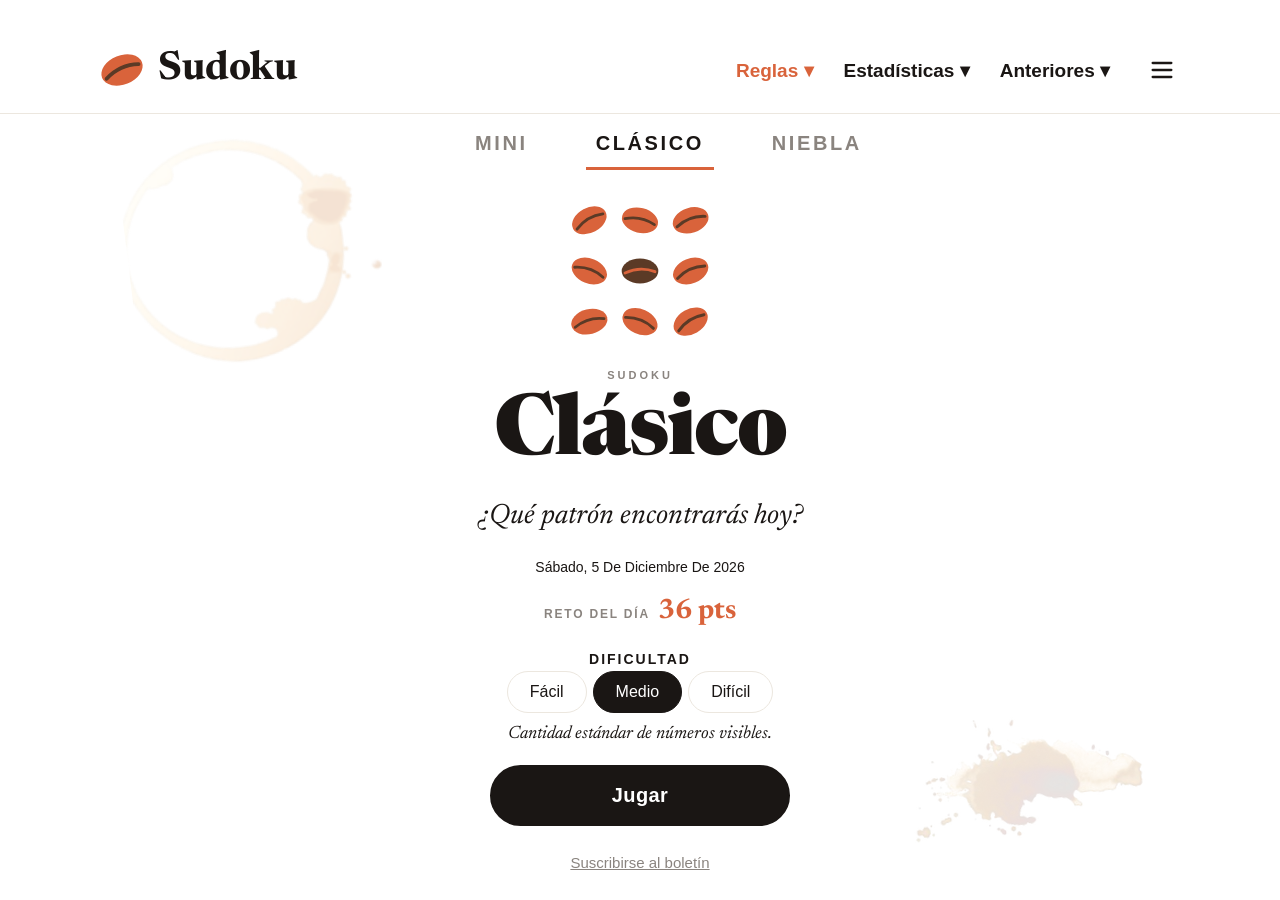
==== index.html @ c124e233 "Reglas: botón 'Ver tutorial animado' arriba de las reglas (segunda puerta al tutorial, paridad con F" ====
<!DOCTYPE html>
<html lang="es"><head>
<meta charset="UTF-8">
<meta name="viewport" content="width=device-width, initial-scale=1.0">
<link rel="preconnect" href="https://fonts.googleapis.com">
<link rel="preconnect" href="https://fonts.gstatic.com" crossorigin="">
<link href="https://fonts.googleapis.com/css2?family=DM+Serif+Display:ital@0;1&family=Newsreader:ital,wght@0,400..800;1,400..800&display=swap" rel="stylesheet">
<title>Sudoku — Cortadito News</title>
<meta name="description" content="Un acertijo diario de números de Cortadito News. ¿Qué patrón encontrarás hoy? Tres juegos cada día: Clásico, Niebla y Mini.">
<style>
  /* Disable mobile double-tap-to-zoom everywhere (keeps pinch-zoom for
     accessibility). Lowest specificity, so per-element touch-action rules
     like 'touch-action: none' on drag areas still win. */
  * { touch-action: manipulation; }

  /* ================================================================
     CORTADITO SUDOKU
     Three separate games (Normal, Niebla, Mini), each its own daily board,
     difficulty memory, ranks/medals, and rules. Three difficulties (Normal/Niebla).
     ================================================================ */
  :root {
    --bg:           #ffffff;
    --paper:        #fbfaf6;
    --ink:          #1a1614;
    --ink-soft:     #8a847f;
    --ink-line:     #ece7df;
    --ink-line-strong: #c9c2b3;

    /* Sereno accent pair: terracota (saturated) + espresso (secondary).
       Terracota is the Cortadito web-games brand orange; espresso is
       the deep-bean secondary character. */
    --accent:       #d9633b;      /* terracota */
    --accent-deep:  #ad4a26;
    --accent-soft:  #fbe7da;      /* light terracota tint */
    --accent-2:     #5b3a26;      /* espresso bean brown */
    --accent-2-deep:#3f2616;
    --accent-2-soft:#efe2d6;      /* pale espresso tint */

    --success:      #6b8e3d;    /* olive green — the "reto logrado / done" cue */
    --error:        #b03434;

    --cell-bg:        #ffffff;
    --cell-bg-given:  #f3eee2;
    /* Highlight progression — original terracota/orange tones (Normal). Niebla
       overrides these with its darker cool set; Normal keeps the warm orange. */
    --cell-bg-line:   #fbf2e6;        /* faint — row + column */
    --cell-bg-box:    #f5e4cc;        /* clearer — 3x3 box */
    --cell-bg-same:   #f6cda7;        /* strongest — same number */
    --cell-bg-sel:    #d9633b;        /* solid terracota — selected cell */
    --cell-bg-peer:   #f3ece2;        /* soft press/hover tint (was undefined) */
    --cell-bg-diagonal: rgba(217, 99, 59, 0.14);  /* Diagonales band (deferred) */
    --diagonal-line:    rgba(173, 74, 38, 0.78);
    --fog:            #efe9dd;
    --fog-stripe:     #ddd1ba;

    --font-display: 'Newsreader', 'DM Serif Display', Georgia, serif;
    --font-ui:      'Helvetica Neue', Helvetica, Arial, sans-serif;
  }
  /* Layout standard (see _kit/DESIGN-SYSTEM.md): in-game mobile
     header is a fixed 56px box; the rank bar sits at 66px from the top
     (10px below the header). Hardcoded, not variable-driven. */

  /* ---- Crema · opt-in warm reading surface (same accent pair) ---- */
  body[data-variant="crema"] {
    --bg:             #f4ead6;   /* warm cream page */
    --paper:          #ebdfc4;
    --ink-line:       #d9c9a4;
    --ink-line-strong:#b89f6f;
    --cell-bg:        #f0e3c5;
    --cell-bg-given:  #e6d7b6;
    --cell-bg-line:   #e6d3aa;
    --cell-bg-box:    #dec595;
    --cell-bg-same:   #ecb988;
    --cell-bg-sel:    #d9633b;
    --cell-bg-peer:   #e3d4b2;
    --cell-bg-diagonal: rgba(168, 80, 31, 0.18);
    --diagonal-line:    rgba(168, 80, 31, 0.85);
    --fog:            #d8c69e;
    --fog-stripe:     #c1ab7c;
  }

  /* ---- Dark mode · accent lifts one luminance step ---- */
  body[data-theme="black"] {
    --bg:           #0e0c0a;
    --paper:        #1a1614;
    --ink:          #f3eee4;
    --ink-soft:     #8a8278;
    --ink-line:     #2a2420;
    --ink-line-strong:#4a4138;
    --accent:       #ef7d57;          /* lifted terracota */
    --accent-deep:  #d56241;
    --accent-soft:  #2a1c14;          /* deep terracota tint */
    --accent-2:     #9a6a47;          /* deeper coffee brown — clearly distinct from
                                         the coral --accent (was #c08a64, too orange) */
    --accent-2-deep:#744f34;
    --accent-2-soft:#241a12;          /* deep espresso tint */
    --success:      #86a85a;          /* lifted olive */
    --error:        #d96565;
    --cell-bg:        #2a241f;        /* tiles must read clearly on the near-black page */
    --cell-bg-given:  #3a3128;
    --cell-bg-line:   #332819;        /* faint terracota in the dark */
    --cell-bg-box:    #42301c;
    --cell-bg-same:   #663d22;
    --cell-bg-sel:    #ef7d57;
    --cell-bg-peer:   #332819;
    --cell-bg-diagonal: rgba(239, 125, 87, 0.18);
    --diagonal-line:    rgba(239, 125, 87, 0.82);
    --fog:            #251f1a;
    --fog-stripe:     #3a3128;
  }
  /* Crema dark keeps a slightly warmer cell surface than Sereno dark. */
  body[data-variant="crema"][data-theme="black"] {
    --cell-bg: #2c2220;
  }

  * { box-sizing: border-box; -webkit-tap-highlight-color: transparent; }
  html { height: 100%; overflow: hidden; overscroll-behavior: contain; }
  html, body {
    margin: 0; padding: 0;
    background: var(--bg);
    color: var(--ink);
    font-family: var(--font-ui);
    -webkit-font-smoothing: antialiased;
    text-rendering: optimizeLegibility;
    /* Kill double-tap-to-zoom on mobile (keeps normal taps + pinch-zoom). */
    touch-action: manipulation;
  }
  body {
    min-height: 100vh;
    padding: 16px 16px 28px;
    position: relative;
    overflow-x: hidden;
    overflow-y: auto;
    opacity: 0;
    transition: opacity 0.25s ease;
  }
  body.ready { opacity: 1; }
  body.game-active { height: 100dvh; overflow: hidden; overscroll-behavior: contain; }
  @media (min-width: 880px) {
    body { padding: 28px 48px 64px; height: auto !important; overflow: auto !important; }
  }

  .page { max-width: 720px; margin: 0 auto; position: relative; overflow: hidden; --game-w: min(92vw, 520px); }
  /* On the locked, no-scroll mobile layout the board must also respect the
     available HEIGHT, not just width — otherwise a tall column overflows the
     screen and shoves the pinned rank bar up under the fixed header. Cap the
     shared column width to whatever height is left after the fixed chrome
     (header, rank bar, meta, tools, pad, verify row ≈ 360px). The board only
     shrinks on short screens; normal phones are unaffected. The 240px floor
     stops the board collapsing in landscape. */
  @media (max-width: 879.98px) {
    .page { --game-w: min(92vw, 520px, max(240px, calc(100dvh - 360px))); }
  }

  /* ============ DESKTOP (≥1024px) ============
     Sudoku2.0 desktop layout: a centered card with the REAL game in the centre
     column (rank bar, meta, board, tools, number pad, verify — the same elements
     as mobile) flanked by info panels that surface what's behind taps on a phone.
     Left: Reto del día, a how-to, bonificaciones. Right: live progress + the
     Rangos ladder. Mobile (<1024px) is completely untouched; Mini is separate. */
  /* Side panels are hidden by default; the desktop grid below turns them on. */
  .page-aside {
    display: none;
    flex-direction: column;
    gap: 26px;
    font-size: 14px;
    color: var(--ink);
    padding-top: 8px;
    position: relative;
    z-index: 1;
  }
  .page-aside h4 {
    font-family: var(--font-display);
    margin: 0 0 8px;
    font-size: 22px; font-weight: 700; letter-spacing: -0.2px;
    color: var(--ink);
  }
  .page-aside p { margin: 0 0 8px; color: var(--ink-soft); font-size: 14.5px; line-height: 1.6; }
  .page-aside .aside-block { border-top: 1px solid var(--ink-line); padding-top: 18px; }
  .aside-reto-val { color: var(--accent) !important; font-family: var(--font-display); font-size: 40px; font-weight: 700; margin: 6px 0 0 !important; line-height: 1; }
  .aside-note { font-size: 13px; font-style: italic; margin-top: 10px !important; }
  .aside-progress { display: flex; gap: 28px; margin-top: 8px; }
  .aside-progress span { display: flex; flex-direction: column; }
  .aside-progress b { font-family: var(--font-display); font-weight: 700; font-size: 34px; color: var(--ink); line-height: 1; }
  .aside-progress i { font-size: 11px; letter-spacing: 1.4px; text-transform: uppercase; color: var(--ink-soft); font-weight: 700; font-style: normal; margin-top: 4px; }
  .aside-ranks { display: flex; flex-direction: column; }
  .aside-rank-row { display: flex; justify-content: space-between; margin: 6px 0; font-family: var(--font-ui); font-size: 15px; color: var(--ink-soft); }
  .aside-rank-row.reached { color: var(--ink); }
  .aside-rank-row.current { font-weight: 700; }
  .aside-rank-row.current .aside-rank-name { color: var(--accent); }
  /* The value follows the row colour (reached rows brighten to --ink) instead of
     staying a faint --ink-soft, and the CURRENT rank's number takes the accent
     colour like its name — so it's easy to read in both Claro and dark. */
  .aside-rank-pts { font-feature-settings: "tnum"; color: inherit; }
  .aside-rank-row.current .aside-rank-pts { color: var(--accent); }

  .page-date { display: none; }   /* desktop-only; the date row under the header */
  @media (min-width: 1024px) {
    /* The game sits directly on the page — NO card. The coffee stains show
       through the background, and a date row sits under the header. */
    body.game-active .page {
      display: grid;
      grid-template-columns: 1fr 460px 1fr;
      grid-template-areas:
        "rank  rank  rank"
        "left  meta  right"
        "left  board right"
        "left  pad   right";
      column-gap: 30px;
      row-gap: 12px;
      align-items: start;
      justify-content: center;
      max-width: 1180px;
      margin: 0 auto;
      padding: 16px 40px 44px;
      overflow: visible;
    }
    /* Date moved to the shared header bar — the in-grid date row is gone. */
    body.game-active .page > .page-date { display: none; }
    body.game-active .page > .rank-bar   { grid-area: rank;  max-width: none; margin: 0; }
    body.game-active .page > .daily-meta { grid-area: meta;  max-width: none; margin: 2px 0 0; }
    body.game-active .page > .board-wrap { grid-area: board; max-width: none; margin: 6px 0 0; }
    body.game-active .page > .pad-wrap   { grid-area: pad;   max-width: none; margin: 10px 0 0; }
    body.game-active .page > .page-aside           { display: flex; align-self: start; }
    body.game-active .page > .page-aside.is-left   { grid-area: left;  }
    body.game-active .page > .page-aside.is-right  { grid-area: right; }
    /* Pull the coffee stains IN toward the board (they sat in the far page
       corners because the page is wide). Positioned with left/right relative to
       centre (NOT transform — makeStain sets an inline rotate transform we must
       keep), so the stains straddle the board's top-left and bottom-right edges. */
    body.game-active .page .stain.s-game-tl {
      top: 160px; bottom: auto; left: calc(50% - 470px); right: auto;
      width: 300px; height: 300px;
    }
    body.game-active .page .stain.s-game-br {
      bottom: 150px; top: auto; right: calc(50% - 460px); left: auto;
      width: 300px; height: 300px;
    }
  }
  /* NOTE: the desktop (≥1024px) overrides for the landing and the header live at
     the END of this stylesheet (search "DESKTOP OVERRIDES — END OF SHEET"). They
     MUST come after the base landing/header rules or equal-specificity base rules
     win by source order (that bug left the landing small + centered and the
     header line inset instead of full-bleed). Don't move them back up here. */

  /* ============ HEADER ============ */
  .page-header {
    display: none;     /* hidden on landing — only shown once game-active */
    align-items: center;
    justify-content: space-between;
    padding: 6px 16px 12px;
    border-bottom: 1px solid var(--ink-line);
    position: fixed;
    top: 0; left: 0; right: 0;
    background: var(--bg);
    z-index: 1700;
    height: 56px;
  }
  body.game-active .page-header { display: flex; }
  @media (min-width: 880px) {
    .page-header { position: static; padding: 8px 0 16px; height: auto; }
  }
  .title-block { display: flex; align-items: center; gap: 10px; }
  /* Date shown in the header only on desktop (unified top bar); hidden on mobile. */
  .header-date { display: none; }
  /* Home: returns to the landing. Lives in the shared header, so it appears in
     every game (standard — see _kit/DESIGN-SYSTEM.md). */
  .header-home {
    display: inline-flex; align-items: center; justify-content: center;
    width: 32px; height: 32px; flex-shrink: 0;
    border-radius: 50%; border: 1px solid var(--ink-line);
    background: transparent; color: var(--ink); padding: 0; cursor: pointer;
    -webkit-tap-highlight-color: transparent;
    transition: background 0.15s, color 0.15s, border-color 0.15s;
  }
  .header-home svg { width: 17px; height: 17px; }
  @media (hover: hover) {
    .header-home:hover { background: var(--paper); color: var(--accent); border-color: var(--ink-soft); }
  }
  .page-logo { width: 26px; height: 26px; }   /* spec: 26px, quiet header */
  .wordmark {
    margin: 0;
    font-family: var(--font-display);
    font-size: 22px;             /* spec: 22px */
    font-weight: 700;            /* spec: 700 */
    letter-spacing: -0.5px;
    color: var(--ink);
    line-height: 1;
  }
  /* On mobile the in-game header shows only the bean logo (spec). */
  @media (max-width: 600px) {
    .wordmark { display: none; }
    /* The bean artwork fills less of its viewBox than Racimo's cherry
       cluster, so at the same px it reads smaller. Size it up to fill the
       56px header with the same visual weight (still well within the box). */
    body.game-active .page-logo,
    body.mini-active .page-logo { width: 28px; height: 28px; }
  }
  /* Mini's HEADER bean is two-tone (coral body + marigold crease), flipped in the
     dark theme so it pops on the near-black page. !important beats the SVG inline
     style. The landing 2×2 CLUSTER is NOT overridden here — it bakes an alternating
     2-coral / 2-marigold pattern into its own SVG inline styles. */
  body.mini-active .page-logo ellipse { fill: var(--accent-2) !important; }
  body.mini-active .page-logo path { stroke: var(--accent) !important; }
  body[data-theme="black"].mini-active .page-logo ellipse { fill: var(--accent) !important; }
  body[data-theme="black"].mini-active .page-logo path { stroke: var(--accent-2) !important; }
  @media (min-width: 600px) {
    .wordmark { font-size: 22px; }   /* spec: keep header quiet, no upscale */
  }

  .header-nav { display: flex; align-items: center; gap: 18px; font-size: 14px; font-weight: 600; }
  .header-nav a {
    color: var(--ink);
    text-decoration: none;
    cursor: pointer;
    font: inherit;
    font-weight: 600;
    background: none;
    border: none;
    padding: 0;
    white-space: nowrap;
  }
  @media (hover: hover) {
    .header-nav a:hover { color: var(--accent); }
  }
  .header-nav a.nav-rules-link { color: var(--accent); }
  @media (hover: hover) {
    .header-nav a.nav-rules-link:hover { color: var(--accent-deep); }
  }
  /* While a nav link's panel is open, the link shows its "open" color — clear,
     deterministic feedback (back to normal the moment the panel closes), instead
     of relying on touch :hover/:active which stick or don't fire. */
  .header-nav a.trigger-open { color: var(--accent); }
  .header-nav a.nav-rules-link.trigger-open { color: var(--accent-deep); }
  @media (max-width: 600px) {
    .header-nav { gap: 14px; font-size: 13px; }
  }
  /* Narrow phones (most Samsung Galaxy widths land at/below 420px) USED to hide
     Reglas / Estadísticas / Anteriores and leave only ☰ + the home button. But
     those links don't live inside the ☰ menu, so they became unreachable on
     those phones — that's the "rules bar doesn't appear" Samsung bug. Keep them
     visible like on wider phones (and like iOS); just tighten the spacing/sizing
     so they fit alongside ☰ + home. (Standard — matches Racimo. See
     _kit/DESIGN-SYSTEM.md.) */
  @media (max-width: 420px) {
    .page-header { padding: 6px 10px 12px; }
    .header-nav { gap: 9px; font-size: 12px; }
    .header-home { width: 30px; height: 30px; }
    .header-nav .more { width: 32px; height: 32px; }
  }
  @media (max-width: 360px) {
    .header-nav { gap: 6px; font-size: 11px; }
  }
  .header-nav .more {
    display: inline-flex; align-items: center; justify-content: center;
    width: 36px; height: 36px;
    border-radius: 50%;
    background: transparent;
    border: none;
    padding: 0;
    color: var(--ink);
    cursor: pointer;
    -webkit-tap-highlight-color: transparent;
  }
  .header-nav .more svg, .header-nav .more * { pointer-events: none; }
  @media (hover: hover) {
    .header-nav .more:hover { background: var(--paper); color: var(--accent); }
  }

  /* spacer to push content below the fixed header on mobile */
  .header-spacer { height: 50px; }   /* proven good: 16px body top-padding + 50 = 66px below the 56px header */
  @media (min-width: 880px) { .header-spacer { display: none; } }

  /* ============ LANDING ============ */
  .landing {
    position: fixed; inset: 0;
    background: var(--bg);
    z-index: 1000;
    display: flex;
    justify-content: center;   /* center the whole landing block (tabs + game info) horizontally on the page */
    /* inner stretches to full height (default align-items:stretch) so the
       content can be vertically centered BELOW the pinned toggle via the
       auto-margins on .landing-logo-row / .landing-credit (see below). */
    padding: 18px 24px;
    overflow-y: auto;
  }
  body.game-active .landing { display: none; }

  /* margin:auto (instead of align/justify center) keeps the column
     centered when it fits, but lets it scroll from the TOP when it's
     taller than the screen — so the Diario/Mini tabs are never clipped
     above the viewport. */
  .landing-head { display: flex; flex-direction: column; align-items: center; gap: 16px; flex-shrink: 0; }   /* auto height — content is identical across modes, so reto stays pinned without clipping */
  .landing-inner {
    margin: 0 auto;
    width: 100%;
    max-width: 420px;
    text-align: center;
    display: flex;
    flex-direction: column;
    align-items: center;
    gap: 16px;
    padding-top: 52px;   /* mobile: tabs sit near the top, below the pinned theme toggle */
  }
  .landing-logo-row {
    display: flex;
    flex-direction: column;
    align-items: center;
    gap: 12px;
    /* Mobile: auto top margin centers the info below the tabs, leaving the tab
       strip at its height near the top. */
    margin-top: 0;
  }
  .landing-logo {
    width: 96px; height: 96px;     /* standardized logo box across games */
    flex-shrink: 0;
    margin: 0;
  }
  .landing-title {
    font-family: var(--font-display);
    font-weight: 800;
    font-size: clamp(52px, 13vw, 84px);
    letter-spacing: -2px;
    line-height: 0.95;
    margin: 0;
    color: var(--ink);
  }
  .landing-tagline {
    margin: 0;
    font-size: 19px;                     /* bumped from 14 — was much smaller
                                            than Racimo's slogan */
    color: var(--ink);
    max-width: 320px;
    line-height: 1.35;
    font-family: var(--font-display);   /* spec: italic Newsreader */
    font-style: italic;
    font-weight: 400;
    /* Reserve 2 lines so a 1-line vs 2-line tagline (per mode) never shifts the
       reto + everything below it. */
    min-height: 52px;
    display: flex;
    align-items: center;
    justify-content: center;
    text-align: center;
  }
  .landing-date {
    margin: 0;
    color: var(--ink);
    font-size: 14px;
    text-transform: capitalize;
    font-feature-settings: "tnum";
  }
  .landing-reto {
    margin: 0;
    display: inline-flex;
    align-items: baseline;
    justify-content: center;
    gap: 8px;
    letter-spacing: 0.3px;
    height: 24px;              /* fixed: reto + everything below it cannot shift per mode */
    line-height: 24px;
  }
  .landing-reto-label {
    color: var(--ink-soft);
    font-size: 10px;
    font-weight: 700;
    text-transform: uppercase;
    letter-spacing: 1.8px;
  }
  .landing-reto-value {
    font-family: var(--font-display);
    color: var(--accent);
    font-size: 17px;            /* spec: 17px */
    font-weight: 700;
    letter-spacing: 0;
    line-height: 1;             /* lock: prevents the "≤" glyph from inflating the row */
  }
  .landing-mode-row {
    display: flex; gap: 6px;
    justify-content: center;
    margin: 0 0 6px;
  }
  .landing-mode-btn {
    background: none;
    border: 1px solid var(--ink-line);
    color: var(--ink);
    padding: 6px 12px;
    border-radius: 999px;
    font: inherit;
    font-size: 12px;
    cursor: pointer;
    transition: transform 0.1s ease;
  }
  .landing-mode-btn:active { transform: scale(0.96); }
  .landing-mode-btn.active {
    border-color: var(--ink);
    background: var(--ink);
    color: var(--bg);
  }
  .landing-mode-desc {
    color: var(--ink);          /* was --ink-soft — too faint to read */
    font-size: 13px;            /* readable, but a step below the heading */
    font-style: italic;
    font-family: var(--font-display);
    margin: 0;
    min-height: 16px;
  }
  .landing-play {
    margin-top: 4px;
    background: var(--ink);
    color: var(--bg);
    border: 2px solid var(--ink);
    border-radius: 999px;
    padding: 12px 22px;
    width: 220px;
    max-width: 100%;
    box-sizing: border-box;
    font-family: var(--font-ui);
    font-weight: 700;
    font-size: 15px;
    letter-spacing: 0.4px;
    cursor: pointer;
    transition: background 0.15s, color 0.15s, border-color 0.15s, transform 0.1s;
  }
  @media (hover: hover) {
    .landing-play:hover {
      background: var(--accent);
      border-color: var(--accent);
      color: #ffffff;
    }
  }
  .landing-play:active { transform: scale(0.98); }
  .landing-sub {
    color: var(--ink-soft);
    font-size: 13px;
    text-decoration: underline;
    background: none; border: none; cursor: pointer; padding: 6px;
    font-family: inherit;
  }
  .landing-credit {
    color: var(--ink-soft);
    font-size: 12px;
    margin-top: 8px;
    margin-bottom: auto;
    line-height: 1.5;
    letter-spacing: 0.2px;
  }
  .landing-credit strong {
    color: var(--ink);
    font-weight: 700;
  }
  .landing-credit-tagline {
    color: var(--accent);
    font-weight: 700;
  }
  .landing-theme {
    position: absolute;
    top: 18px; right: 18px;
    z-index: 3;            /* above .landing-inner (z-index:1) so the button
                              stays clickable now that the inner fills height */
    width: 42px; height: 42px;
    border-radius: 999px;
    background: transparent;
    border: 1px solid var(--ink-line);
    color: var(--ink);
    display: inline-flex;
    align-items: center;
    justify-content: center;
    padding: 0;
    cursor: pointer;
    -webkit-tap-highlight-color: transparent;
    transition: background 0.15s, color 0.15s, border-color 0.15s, transform 0.1s;
  }
  .landing-theme:hover {
    background: var(--paper);
    border-color: var(--ink-soft);
  }
  .landing-theme:active { transform: scale(0.94); }
  .landing-theme svg {
    width: 20px; height: 20px;
    stroke: currentColor;
    fill: none;
    stroke-width: 1.8;
    stroke-linecap: round;
    stroke-linejoin: round;
  }

  /* ============ MODE/DIFFICULTY PILLS (used only inside modals now) ============ */
  .pill {
    background: none;
    border: 1px solid var(--ink-line);
    color: var(--ink);
    padding: 6px 14px;
    border-radius: 999px;
    font: inherit;
    font-size: 13px;
    cursor: pointer;
    transition: transform 0.1s ease;
  }
  .pill:active { transform: scale(0.96); }
  .pill.active {
    border-color: var(--ink);
    background: var(--ink);
    color: var(--bg);
  }

  /* ============ INFO BAR (in-game current state) ============ */
  /* Meta row: spacer | diff·mode (centered) | game-settings cog.
     3-col grid keeps the diff·mode group geometrically centered. */
  .daily-meta {
    display: grid;
    grid-template-columns: 1fr auto 1fr;
    align-items: center;
    margin: 0 0 8px;               /* flush under the rank bar (Racimo-tight spacing) */
  }
  .daily-meta-spacer { display: block; }
  /* Opt-in count-up timer toggle — lives in the left meta slot, mirroring the
     cog on the right so the diff·mode group stays centered. The clock counts
     from the moment you enter the puzzle; this button just shows/hides it. */
  .daily-timer-btn {
    justify-self: start;
    display: inline-flex; align-items: center; gap: 6px;
    background: none; border: none; padding: 2px 4px; margin: 0;
    cursor: pointer; color: var(--ink); font: inherit;   /* black off-state — clearly visible */
    -webkit-tap-highlight-color: transparent;
  }
  .daily-timer-btn .dt-clock {
    width: 18px; height: 18px; opacity: 1;
    transition: color 0.15s ease;
  }
  .daily-timer-btn.on { color: var(--accent); }   /* always surfaced now */
  .daily-timer {
    font-family: var(--font-ui);
    font-variant-numeric: tabular-nums;
    font-feature-settings: "tnum";
    font-size: 14px;
    font-weight: 600;
    letter-spacing: 0.5px;
  }
  .info-bar {
    display: block;
    text-align: center;
    background: none;
    border: none;
    color: var(--ink-soft);
    font-family: var(--font-display);
    font-style: italic;
    font-size: 16px;             /* bumped from 14 — there's room, reads clearer */
    cursor: pointer;
    padding: 4px 8px;
    margin: 0;
  }
  /* Difficulty is the primary fact — paint it ink-black (mode + sep
     stay soft grey via the .info-bar base color). Mirrors the
     claude.ai Sudoku2.0 cn-meta-diff treatment. */
  .info-bar #info-diff { color: var(--ink); }
  /* Chunky terracota cog — game settings (timer toggle, highlighting).
     The hamburger ☰ stays for app-level nav. */
  .meta-cog {
    justify-self: end;
    background: transparent; border: 0; padding: 0; cursor: pointer;
    width: 24px; height: 24px; color: var(--accent);
    display: inline-flex; align-items: center; justify-content: center;
    transition: color 0.15s ease, transform 0.2s ease;
  }
  .meta-cog:hover { color: var(--accent-deep); transform: rotate(30deg); }
  .meta-cog svg { width: 100%; height: 100%; display: block; }
  .info-bar:active { opacity: 0.7; }
  .info-bar .info-sep { opacity: 0.5; margin: 0 6px; }

  /* ============ RANK BAR — Racimo style (transparent, track-fill) ============ */
  .rank-bar {
    display: flex; align-items: center; gap: 10px;
    padding: 6px 0;   /* STANDARD (2026-07-08): zero side padding — rank-bar content spans exactly the board width */
    background: transparent;
    border-radius: 999px;
    margin: 0 auto 8px;            /* tight gap to the content below — Racimo standard */
    cursor: pointer;
    user-select: none;
    width: 100%;
    max-width: var(--game-w);
    box-sizing: border-box;
    transition: background 0.15s, color 0.15s;
  }
  @media (hover: hover) {
    .rank-bar:hover { background: var(--paper); }
    .rank-bar:hover .rank-label, .rank-bar:hover .rank-chev { color: var(--accent); }
  }
  .rank-label {
    font-size: 11px;
    color: var(--ink);
    flex-shrink: 0;
    min-width: 88px;
    font-family: var(--font-ui);
    text-transform: uppercase;
    letter-spacing: 1.8px;
    font-weight: 700;
    white-space: nowrap;
  }
  .rank-label.at-maestro { color: var(--accent); }
  .rank-track {
    flex: 1;
    height: 22px;
    position: relative;
  }
  .rank-track-line {
    position: absolute; left: 0; right: 0; top: 50%;
    height: 3px; background: var(--ink-line);
    transform: translateY(-50%); z-index: 0;
    border-radius: 2px;
  }
  /* Accent-colored fill behind the current bubble — grows as you rank up */
  .rank-track-fill {
    position: absolute; left: 0; top: 50%;
    width: 0;
    height: 3px;
    background: var(--accent);
    transform: translateY(-50%);
    border-radius: 2px;
    z-index: 1;
    transition: width 0.3s ease;
  }
  .rank-dot {
    position: absolute;
    transform: translate(-50%, -50%);
    top: 50%;
    width: 6px; height: 6px;
    background: var(--ink-soft);
    border-radius: 50%;
    z-index: 3;
  }
  .rank-dot.passed { background: var(--ink); }
  /* STANDARD (see design doc): current rank is a fixed 24px circle
     in the game's accent — identical shape to Racimo, terracota here.
     Centered via the base .rank-dot transform, so fixed width is fine. */
  .rank-dot.current {
    width: 24px; height: 24px;
    background: var(--accent);
    color: #ffffff;
    border-radius: 50%;
    display: flex; align-items: center; justify-content: center;
    font-size: 11px;
    font-weight: 700;
    font-family: var(--font-ui);
    z-index: 4;
    white-space: nowrap;
  }
  /* The current bubble stays brand orange even when you're above the reto line.
     (In the ceiling model you start above it, so a green "done" bubble would be
     green almost the whole game — the orange-line marker carries the reto cue.) */
  .rank-dot.current.done { background: var(--accent); }
  /* Negative score — espresso brown bubble (overrides the orange default).
     Reto is always positive, so .done can't co-occur with .negative. */
  .rank-dot.current.negative { background: var(--accent-2); }
  /* Maestro/a — the pinnacle is ALWAYS the brand orange (overrides the green
     "done" state). Standard across games; matches how Racimo paints its top
     rank in-accent. The label turns orange too via .rank-label.at-maestro. */
  .rank-dot.current.at-maestro { background: var(--accent); }
  /* Goal marker (Reto del día) — vertical bar */
  .rank-meta {
    position: absolute;
    top: 50%;
    width: 3px; height: 26px;       /* trimmed 25% from 34 — slimmer, classier */
    background: var(--accent);
    border-radius: 2px;
    transform: translate(-50%, -50%);
    z-index: 4;                     /* above the dots/bubble so it stays visible */
    pointer-events: none;
    opacity: 0.95;
    transition: background 0.25s ease;
  }
  .rank-meta.done {
    background: var(--accent-2);   /* orange → espresso brown once passed
                                      (like Racimo's line changing colour) */
    opacity: 1;
    z-index: 5;
  }
  .rank-chev {
    font-size: 14px;
    font-weight: 500;
    color: var(--ink);
    transition: transform 0.2s, color 0.15s;
    flex-shrink: 0;
  }
  .rank-bar.open .rank-chev { transform: rotate(180deg); }

  /* ============ GRID ============ */
  .board-wrap {
    margin: 0 auto;
    max-width: var(--game-w);
    padding: 0;
  }
  .board {
    display: grid;
    grid-template-columns: repeat(9, 1fr);
    grid-template-rows: repeat(9, 1fr);
    aspect-ratio: 1 / 1;
    width: 100%;
    background: var(--ink-line-strong);
    gap: 1px;
    padding: 2px;
    border: 2px solid var(--ink);
    border-radius: 4px;
    user-select: none;
    position: relative;
  }
  /* Dark mode: the cells are nearly black, so the old grid-line colour
     (--ink-line-strong #4a4138) vanished into them and you couldn't tell the
     tiles apart. Lighten the lines (board background shows through the 1px gaps)
     so each cell reads clearly. Box borders stay light (--ink) above this. */
  body[data-theme="black"] .board,
  body[data-theme="black"] .mini-board { background: #1a1614; }
  /* Dark mode: the flat near-black tiles merged into one mass and the thin gap
     lines weren't enough. Give EVERY tile a crisp 1px outline (box-shadow, so no
     layout shift) — the grid now reads as a clear pattern of framed tiles, the
     way Claro's white tiles read against their lines. */
  body[data-theme="black"] .cell { box-shadow: inset 0 0 0 1px #6e6256; }
  body[data-theme="black"] .cell.selected { box-shadow: none; }   /* keep the clean orange + white ring */
  .cell {
    background: var(--cell-bg);
    display: flex; align-items: center; justify-content: center;
    font-family: var(--font-display);
    font-size: clamp(20px, 5vw, 28px);
    color: var(--cell-ink, var(--accent));   /* entered-digit colour; falls back to --accent (Normal/Niebla). Mini overrides it so its bright-yellow accent never lands on a digit. */
    cursor: pointer;
    position: relative;
    transition: background 0.08s ease;
  }
  .cell.given { color: var(--ink); background: var(--cell-bg-given); }
  /* NYT-style layered highlights: line < box < same < selected (later wins) */
  .cell.peer-line { background: var(--cell-bg-line); }
  .cell.peer-box  { background: var(--cell-bg-box); }
  .cell.same      { background: var(--cell-bg-same); }
  .cell.selected {
    background: var(--cell-bg-sel);
    color: #ffffff;
    /* White inset ring (not dark) so it never merges with the black 3×3
       separators into a thicker border — the block edges stay a clean 2px. */
    outline: 2px solid #ffffff;
    outline-offset: -3px;
    z-index: 1;
  }
  .cell.selected.given { color: #ffffff; }
  /* Wrong number: the WHOLE tile goes solid red with a white digit, so a
     mistake is unmistakable even when sitting right next to a correct
     (terracota) entry. Correct entries keep terracota text on white —
     "colored fill = wrong" reads far faster than "orange vs red text". */
  .cell.error,
  .cell.selected.error {
    background: var(--error);
    color: #ffffff;
    font-weight: 700;
  }
  /* Tier-1 Pista target — dashed rose outline that pulses to draw the eye */
  .cell.hint-target {
    outline: 3px dashed var(--accent-2);
    outline-offset: -3px;
    animation: hint-pulse 1.6s ease-in-out infinite;
    z-index: 2;
  }
  @keyframes hint-pulse {
    0%, 100% { outline-color: var(--accent-2); }
    50%      { outline-color: var(--accent-2-deep); }
  }
  .cell.fog {
    background: var(--fog);
    color: transparent;
    background-image: repeating-linear-gradient(
      45deg,
      var(--fog),
      var(--fog) 4px,
      var(--fog-stripe) 4px,
      var(--fog-stripe) 8px
    );
  }
  .cell.fog .notes { display: none; }
  .cell.fog:hover, .cell.fog.peer, .cell.fog.selected { background-image: repeating-linear-gradient(45deg, var(--fog), var(--fog) 4px, var(--fog-stripe) 4px, var(--fog-stripe) 8px); }

  /* 3x3 block separators */
  .cell.bb-right { border-right: 2px solid var(--ink); margin-right: -1px; padding-right: 1px; }
  .cell.bb-bottom { border-bottom: 2px solid var(--ink); margin-bottom: -1px; padding-bottom: 1px; }

  .cell .notes {
    position: absolute; inset: 2px;
    display: grid;
    grid-template-columns: repeat(3, 1fr);
    grid-template-rows: repeat(3, 1fr);
    font-family: var(--font-ui);
    font-size: clamp(8px, 1.4vw, 10px);
    color: var(--ink-soft);
    pointer-events: none;
  }
  .cell .notes span {
    display: flex; align-items: center; justify-content: center;
  }
  .cell.has-value .notes { display: none; }
  /* On the selected cell the background goes dark, so the soft-grey
     candidate notes become near-invisible. Make them white there. */
  .cell.selected .notes { color: #ffffff; }

  /* ============ TOOL ROW + NUMBER PAD ============ */
  .pad-wrap {
    max-width: var(--game-w);
    margin: 10px auto 0;
    /* Transparent so the bottom coffee-stain shows through the gaps between the
       buttons (the number/verify buttons are opaque, so it only peeks between). */
    position: relative;
    z-index: 1;
  }
  .tool-row {
    display: grid;
    grid-template-columns: repeat(3, 1fr);   /* Notas · Deshacer · Pista */
    gap: 6px;
    margin-bottom: 8px;
  }
  /* Verify actions — promoted out of the hamburger to live under the pad.
     Secondary (outline) styling so they don't compete with the number pad. */
  .verify-row {
    display: grid;
    grid-template-columns: 1fr 1fr;
    gap: 6px;
    margin-top: 6px;
  }
  /* Same look as the .tool-btn row (Notas/Deshacer/Pista): ink-line border, ink
     text, uppercase lettering — but with an opaque surface so the coffee-stain
     layer can't show through (the tool row sits over clear paper, this doesn't). */
  .verify-btn {
    background: var(--paper);
    border: 1px solid var(--ink-line);
    color: var(--ink);
    height: 44px;                 /* substantial — matches the number pad above
                                     it; these are core actions now, not a thin strip */
    padding: 0 8px;
    border-radius: 10px;
    font: inherit;
    font-size: 12px;
    font-weight: 700;             /* important action — bolder than the tools */
    text-transform: uppercase;
    letter-spacing: 0.04em;
    line-height: 1.15;
    cursor: pointer;
    display: flex; align-items: center; justify-content: center; text-align: center;
    transition: transform 0.1s ease;
  }
  .verify-btn:active { transform: scale(0.96); }
  /* Board full → the board check becomes the "finish" button: orange + a gentle
     pulse to signal you need to verify to win. */
  .verify-btn.needs-verify {
    background: var(--accent); border-color: var(--accent); color: #fff;
    animation: verify-pulse 1.8s ease-in-out infinite;
  }
  /* Smoothly blink between terracota orange and espresso brown. */
  @keyframes verify-pulse {
    0%, 100% { background: var(--accent);   border-color: var(--accent); }
    50%      { background: var(--accent-2); border-color: var(--accent-2); }
  }
  .tool-btn {
    background: none;
    border: 1px solid var(--ink-line);
    color: var(--ink);
    padding: 4px 2px;
    border-radius: 10px;
    font: inherit;
    font-size: 10px;
    font-weight: 600;            /* bold labels, matching the Mini tool row */
    text-transform: uppercase;
    letter-spacing: 0.04em;
    cursor: pointer;
    display: flex; flex-direction: row; align-items: center; justify-content: center; gap: 4px;
    transition: transform 0.1s ease;
    height: 34px;
  }
  .tool-btn:active { transform: scale(0.96); }
  .tool-btn.active { background: var(--accent-2); border-color: var(--accent-2); color: #ffffff; }
  .tool-icon { width: 14px; height: 14px; flex-shrink: 0; }
  @media (max-width: 380px) {
    .tool-btn span { display: none; }
    .tool-icon { width: 18px; height: 18px; }
  }

  .number-pad {
    display: grid;
    grid-template-columns: repeat(5, 1fr);
    gap: 6px;
  }
  .num-btn {
    height: 44px;
    background: var(--ink-line);
    border: 0;
    border-radius: 10px;
    font-family: var(--font-display);
    font-size: 22px;
    font-weight: 600;
    color: var(--ink);
    cursor: pointer;
    position: relative;
    transition: transform 0.1s ease;
  }
  @media (min-width: 600px) {
    .num-btn { height: 52px; font-size: 24px; }
  }
  .num-btn:active { transform: scale(0.94); }
  /* A digit you've placed all 9 of: dimmed + soft terracota tint (reads as
     "used up", not broken). */
  .num-btn.exhausted {
    opacity: 0.75;
    background: var(--accent-soft);
    border-color: var(--accent);
    color: var(--accent-deep);
  }
  .num-btn.notes-mode { background: var(--accent-2); color: #ffffff; }
  .num-btn.erase { color: var(--ink); font-family: var(--font-ui); font-size: 20px; }
  .num-btn.erase svg { width: 26px; height: 26px; display: block; margin: 0 auto; }

  /* ============ FEEDBACK OVERLAY ============ */
  .feedback {
    position: fixed;
    left: 50%;
    top: 30%;
    transform: translate(-50%, -50%);
    pointer-events: none;
    z-index: 800;
    font-family: var(--font-display);
    font-size: 18px;
    font-weight: 700;
    padding: 8px 16px;
    border-radius: 999px;
    background: var(--paper);
    color: var(--ink);
    border: 1px solid var(--ink-line);
    opacity: 0;
    transition: opacity 0.2s ease, transform 0.4s ease;
    text-align: center;
    white-space: nowrap;
  }
  .feedback.show {
    opacity: 1;
    transform: translate(-50%, -60%);
  }
  /* Feedback bubble uses the mode's SECONDARY colour (--accent-2): brown in Normal,
     plum in Niebla, coral in Mini. 'penalty' (e.g. Niebla's "−4 puntos") is the same
     mode colour. Only hard "you were wrong" verify results stay red. */
  .feedback.success { background: var(--accent-2); color: #ffffff; border-color: var(--accent-2); }
  .feedback.error   { background: var(--error); color: #ffffff; border-color: var(--error); }
  .feedback.bonus   { background: var(--accent-2); color: #ffffff; border-color: var(--accent-2); }
  .feedback.bonus-2 { background: var(--accent-2); color: #ffffff; border-color: var(--accent-2); }
  .feedback.penalty { background: var(--accent-2); color: #ffffff; border-color: var(--accent-2); }

  /* ============ MODALS ============ */
  .modal-overlay {
    display: none;
    position: fixed;
    top: 56px; left: 0; right: 0; bottom: 0;
    background: rgba(20, 18, 14, 0.55);
    z-index: 1500;
    align-items: flex-start;
    justify-content: center;
    padding: 24px 20px 40px;
    overflow-y: auto;
    overscroll-behavior: contain;   /* don't chain scroll to the locked game
                                       behind it (was pushing the rank bar up) */
  }
  @media (min-width: 880px) {
    .modal-overlay { top: 0; padding: 40px 20px; }
  }
  body[data-theme="black"] .modal-overlay { background: rgba(0, 0, 0, 0.78); }
  .modal-overlay.open { display: flex; }
  /* Short modals (e.g. the "fill the board" prompt) sit vertically centered
     instead of top-aligned. */
  .modal-overlay.center-modal { align-items: center; }
  .modal {
    background: var(--paper);
    border: 1.5px solid var(--ink-line);
    border-radius: 16px;
    padding: 28px 32px;
    max-width: 700px;
    width: 100%;
    max-height: 85vh;
    overflow-y: auto;
    box-shadow: 0 10px 40px rgba(0,0,0,0.12);
    position: relative;
    color: var(--ink);
  }
  /* The short ¿Seguro? / hint confirmation should sit vertically centered,
     not top-aligned like the tall scrollable modals (Ajustes, Estadísticas). */
  #confirm-modal {
    align-self: center;
    max-width: 420px;
  }
  .modal h2 {
    font-family: var(--font-display);
    font-size: 28px;
    margin: 0 0 14px;
    font-weight: 600;
  }
  .modal h3 {
    font-family: var(--font-ui);
    font-size: 13px; font-weight: 800;
    text-transform: uppercase; letter-spacing: 1.2px;
    margin: 22px 0 8px;
    color: var(--ink);
  }
  .modal p { line-height: 1.55; color: var(--ink); margin: 8px 0; font-size: 14px; }
  .modal .muted { color: var(--ink-soft); font-size: 13px; }
  /* Close ✕ — single shared style across every modal (Reglas, Estadísticas,
     the finish prompts, …). Matches Racimo's reference X: 36px, inset 16px,
     with a soft hover/active so it reads the same everywhere. */
  .modal-close {
    position: absolute; top: 16px; right: 16px;
    background: transparent; border: none;
    font-size: 22px; line-height: 1;
    cursor: pointer; color: var(--ink-soft);
    width: 36px; height: 36px;
    display: flex; align-items: center; justify-content: center;
    border-radius: 50%;
    transition: background .15s, color .15s;
    z-index: 1;
  }
  .modal-close:hover  { background: var(--paper); color: var(--ink); }
  .modal-close:active { background: var(--cell-bg-peer); }

  /* Celebration modals always render light — force the light Sereno
     token palette so var(--accent)/var(--paper)/var(--ink-soft) inside
     the card resolve to light values even when the page is in dark
     mode (mirrors the spec's `.is-dark .cn-goal-card` contract). */
  /* celebration confetti — single canvas, GPU-drawn (no lag) */
  .confetti-box { position: fixed; inset: 0; pointer-events: none; z-index: 9500; }
  @media (prefers-reduced-motion: reduce) { .confetti-box { display: none; } }
  .celebration {
    background: #ffffff !important;
    color: #1a1614 !important;
    border-color: #ece7df !important;
    text-align: center;
    --paper:       #fbfaf6;
    --ink:         #1a1614;
    --ink-soft:    #8a847f;
    --ink-line:    #ece7df;
    --accent:      #d9633b;
    --accent-deep: #ad4a26;
  }
  .celebration h2 { color: #1a1614 !important; }         /* celebration headlines are black… */
  #maestro-modal h2 { color: var(--accent) !important; } /* …except Maestro/a, the pinnacle */
  #goal-modal h2 { font-size: 30px; }                    /* spec: 30px goal headline */
  .celebration p { color: #1a1614 !important; }
  .celebration .muted { color: #8a847f !important; }
  .celebration .big-emoji {
    font-size: 56px;
    line-height: 1;
    margin-bottom: 8px;
  }
  .celebration .btn-row {
    display: flex; gap: 10px; justify-content: center;
    margin-top: 20px; flex-wrap: wrap;
  }
  .celebration button {
    background: none;
    border: 1px solid #1a1614;
    color: #1a1614;
    padding: 10px 22px;
    border-radius: 999px;
    font: inherit;
    cursor: pointer;
    font-size: 14px;
  }
  .celebration button.primary { background: var(--accent); border-color: var(--accent); color: #ffffff; }
  /* The close ✕ is NOT a pill button. The generic `.celebration button` rule
     above (0,1,1) outranks the base `.modal-close` (0,1,0), so it would force a
     small 14px BLACK glyph with a pill border. Re-assert the standard look here
     (22px, soft-grey, no border/pad, round) so the finish-prompt ✕ is identical
     to the ✕ in every other modal. Size (36px) + position (16px) come from the
     base rule, which `.celebration button` doesn't touch. */
  .celebration .modal-close {
    /* Lock to the exact standard close-✕ box (mirrors base .modal-close). The
       generic `.celebration button` rule sets font:inherit + font-size:14px, so
       re-assert every box/size property here and pin the glyph with !important
       so nothing can shrink it — this is the ✕ that kept rendering small on the
       ¡Buen sorbo! / Mini results card. */
    border: none; padding: 0; background: none;
    width: 36px; height: 36px;
    display: flex; align-items: center; justify-content: center;
    border-radius: 50%; line-height: 1;
    font-size: 22px !important; color: var(--ink-soft);
  }
  .celebration .modal-close:hover { background: var(--paper); color: var(--ink); }

  /* Mini's finish prompt wears Mini's own identity colour (forest green) —
     the shared .celebration palette forces terracota (that's Normal's hue),
     so restore Mini's green here. It flows to the Compartir button, the cup
     mark (recoloured in JS) and any accent text, the same way Normal's prompt
     reads terracota and Niebla's reads fog-blue. */
  #mini-done-modal { --accent: #15803d; --accent-deep: #0f6b32; }

  /* ============ Rotate-to-portrait lock (phones held sideways) ============
     The board + number pad need one tall portrait screen; turned landscape on
     a phone, nothing fits — so cover the game with a friendly "turn it back"
     card featuring the Cortadito mascot. Gated to PHONES ONLY: a short
     landscape viewport AND a coarse (touch) pointer, so tablets and desktops
     (which fit fine) never see it. The mascot PNG is pulled in only inside the
     media query, so it downloads solely on the phones that hit this state. */
  #rotate-lock { display: none; }
  .rotate-inner { max-width: 480px; }
  .rotate-scene { display: flex; align-items: center; justify-content: center; gap: 16px; margin-bottom: 16px; }
  .rotate-mascot { width: 132px; height: 142px; flex: none; }
  .rotate-phone {
    width: 42px; height: 42px; color: var(--accent); flex: none;
    transform-origin: 50% 50%; animation: rotate-tip 2.8s ease-in-out infinite;
  }
  @keyframes rotate-tip {
    0%, 16%  { transform: rotate(-90deg); }
    46%, 72% { transform: rotate(0deg); }
    100%     { transform: rotate(-90deg); }
  }
  @media (prefers-reduced-motion: reduce) { .rotate-phone { animation: none; transform: rotate(-45deg); } }
  .rotate-title { font-family: var(--font-display); font-size: 23px; font-weight: 700; line-height: 1.22; color: var(--accent); margin: 0 0 8px; }
  .rotate-sub { font-family: var(--font-ui); font-size: 14.5px; line-height: 1.5; color: var(--ink); opacity: .82; margin: 0; }
  @media (orientation: landscape) and (max-height: 500px) and (pointer: coarse) {
    #rotate-lock {
      display: flex; position: fixed; inset: 0; z-index: 2147483647;
      background: var(--bg); align-items: center; justify-content: center;
      padding: 18px 22px; text-align: center;
    }
    .rotate-mascot { background: url("[data-uri]") center / contain no-repeat; }
  }

  /* Buttons in plain (non-celebration) modals — e.g. the Cronómetro info card.
     Same pill aesthetic as the celebration buttons so they're on-brand. */
  .modal .btn-row {
    display: flex; gap: 10px; justify-content: center;
    margin-top: 22px; flex-wrap: wrap;
  }
  .modal .btn-row button {
    background: none;
    border: 1px solid var(--ink);
    color: var(--ink);
    padding: 10px 24px;
    border-radius: 999px;
    font: inherit;
    font-size: 14px;
    font-weight: 600;
    cursor: pointer;
    transition: transform 0.1s ease, opacity 0.15s ease;
  }
  .modal .btn-row button.primary {
    background: var(--accent); border-color: var(--accent); color: #ffffff;
  }
  .modal .btn-row button:active { transform: scale(0.97); }

  /* ---- Goal card anatomy (spec: cn-goal-* ) ---- */
  .goal-sub {
    font-family: var(--font-display) !important;
    font-style: italic;
    color: var(--ink-soft) !important;
    font-size: 14px;
    margin: 0 0 14px !important;
  }
  .goal-body {
    font-size: 14px !important;
    color: #1a1614 !important;
    line-height: 1.55;
    margin: 0 0 18px !important;
  }
  .goal-stats {
    display: flex; justify-content: center; gap: 18px;
    margin: 6px 0 18px;
    padding: 12px 8px;
    background: var(--paper);
    border-radius: 12px;
  }
  .goal-stat { text-align: center; }
  .goal-stat-value {
    display: block;
    font-family: var(--font-display);
    font-weight: 700; font-size: 22px;
    color: #1a1614; line-height: 1;
  }
  .goal-stat-label {
    display: block;
    font-size: 9px; text-transform: uppercase;
    letter-spacing: 1.4px;
    color: var(--ink-soft);
    margin-top: 4px; font-weight: 700;
  }
  .goal-bonuses {
    display: flex; flex-wrap: wrap; gap: 6px; justify-content: center;
    margin: 0 0 4px;
  }
  .goal-bonus {
    font-size: 11px;
    padding: 4px 10px;
    border-radius: 999px;
    background: color-mix(in oklab, #1a1614 8%, #fff);
    color: #1a1614;
    font-weight: 700;
  }

  /* Modal title — bigger, display-font, like Racimo */
  .modal-title {
    margin: 0 0 18px;
    font-family: var(--font-display);
    font-size: 26px;
    font-weight: 800;
    letter-spacing: -0.5px;
    color: var(--ink);
    padding-right: 40px;
  }
  @media (max-width: 600px) {
    .modal-title { font-size: 22px; }
  }

  /* ============ STATS PANEL ============ */
  .stats-section h3 {
    margin: 28px 0 14px;
    padding-top: 22px;
    border-top: 1px solid var(--ink-line);
    font-size: 11px;
    font-weight: 800;
    color: var(--ink);
    text-transform: uppercase;
    letter-spacing: 2px;
    display: flex;
    align-items: center;
    gap: 10px;
  }
  .stats-section:first-of-type h3 {
    margin-top: 0;
    padding-top: 0;
    border-top: none;
  }
  .stats-section h3::before {
    content: "";
    width: 6px; height: 6px;
    background: var(--accent);
    border-radius: 50%;
    flex-shrink: 0;
  }
  /* HOY keeps its accent dot (matches Racimo) */

  .stats-row {
    display: flex;
    gap: 32px;
    flex-wrap: wrap;
    align-items: baseline;
  }
  .stats-grid {
    display: grid;
    grid-template-columns: repeat(auto-fit, minmax(140px, 1fr));
    gap: 18px 32px;
  }
  .stat-block { min-width: 0; }
  .stat-value {
    font-family: var(--font-display);
    font-size: 36px;
    font-weight: 800;
    letter-spacing: -0.8px;
    color: var(--ink);
    line-height: 1;
  }
  .stat-value.accent { color: var(--accent); }
  #stats-modal .stats-rank-row { display: flex; align-items: center; gap: 12px; font-size: 13px; margin-bottom: 4px; }
  #stats-modal .stats-rank-row .name { width: 78px; color: var(--ink); flex-shrink: 0; }
  #stats-modal .stats-rank-row .bar { flex: 1; height: 22px; background: var(--ink-line); border-radius: 6px; overflow: hidden; }
  #stats-modal .stats-rank-row .bar-fill { display: block; height: 100%; background: var(--accent); border-radius: 6px; min-width: 0; transition: width .4s ease; }
  #stats-modal .stats-rank-row .count { width: 56px; text-align: right; color: var(--ink); font-feature-settings: "tnum"; flex-shrink: 0; font-size: 12px; }
  #stats-modal .stats-rank-row .count .pct { color: var(--ink-soft); }
  #stats-modal .stats-rank-row.empty .name, #stats-modal .stats-rank-row.empty .count { opacity: .5; }
  #stats-modal .stats-note { margin: -2px 0 10px; font-size: 12px; color: var(--ink-soft); font-style: italic; }
  #stats-modal .stats-footer { margin: 22px 0 0; font-size: 12px; color: var(--ink-soft); font-style: italic; line-height: 1.55; }
  #stats-modal .stats-footer strong { color: var(--accent); font-weight: 700; }
  .stat-label {
    font-size: 11px;
    font-weight: 700;
    letter-spacing: 1.4px;
    text-transform: uppercase;
    color: var(--ink-soft);
    margin-top: 8px;
  }

  /* ============ RANGOS PANEL ============ */
  .blurb {
    font-size: 14px;
    color: var(--ink);
    line-height: 1.5;
    margin: 0 0 14px;
  }
  .ranks-cols {
    display: flex; justify-content: space-between;
    font-size: 10px; text-transform: uppercase; letter-spacing: 1.8px;
    font-weight: 700; color: var(--ink-soft);
    border-bottom: 1px solid var(--ink-line);
    padding: 0 12px 8px; margin: 12px 0 6px;
  }
  .ranks-list { display: flex; flex-direction: column; }
  .rank-row {
    display: flex; align-items: center; justify-content: space-between;
    padding: 10px 14px;
    border-radius: 999px;
  }
  .rank-row .name, .rank-row .score {
    font-size: 14px; font-weight: 500; color: var(--ink);
  }
  .rank-row.current { background: var(--accent); }
  .rank-row.current .name, .rank-row.current .score {
    color: #ffffff; font-weight: 700;
  }
  .rank-row.current .progress {
    display: block; font-size: 11px;
    color: rgba(255,255,255,0.85);
    font-weight: 400; margin-top: 2px;
  }
  /* Maestro/a is the pinnacle — always paint its name in the game's
     accent (terracota). When it's also the current row the background
     is accent, so keep that name white for contrast. */
  .rank-row.is-top .name { color: var(--accent); font-weight: 700; }
  .rank-row.current.is-top .name { color: #ffffff; }

  /* Archive — pill rows like rangos */
  .archive-list { display: flex; flex-direction: column; gap: 6px; }
  .archive-row {
    display: flex; justify-content: space-between; align-items: center;
    padding: 10px 14px;
    background: var(--bg);
    border: 1px solid var(--ink-line);
    border-radius: 999px;
    cursor: pointer;
    font-size: 14px;
  }
  .archive-row:active { background: var(--cell-bg-peer); }

  .nav-dropdown { position: relative; display: inline-block; }
  .dropdown-menu {
    display: none;
    position: absolute;
    top: calc(100% + 8px);
    right: 0;
    background: var(--paper);
    border: 1.5px solid var(--ink-line);
    border-radius: 12px;
    padding: 6px;
    min-width: 220px;
    box-shadow: 0 14px 44px rgba(0,0,0,0.20), 0 4px 12px rgba(0,0,0,0.08);
    z-index: 1000;
    flex-direction: column;
    max-height: 62vh;
    overflow-y: auto;
    overscroll-behavior: contain;
  }
  .dropdown-menu.open { display: flex; }
  /* Month subheaders inside the (now long) archive list — sticky so the
     current month stays visible while scrolling the days. */
  .archive-month {
    font-size: 11px; font-weight: 700; letter-spacing: 0.4px;
    text-transform: uppercase; color: var(--ink-soft);
    padding: 9px 14px 4px; position: sticky; top: 0;
    background: var(--paper); z-index: 1;
  }
  /* Archive month-calendar (day selector) */
  #archive-menu { min-width: 272px; max-height: none; }
  .cal-head { display: flex; align-items: center; gap: 8px; padding: 4px 4px 10px; }
  .cal-title { font-family: var(--font-display); font-weight: 700; font-size: 15px; color: var(--ink); text-transform: capitalize; flex: 1; text-align: center; }
  .cal-nav { width: 30px; height: 30px; flex: none; border-radius: 50%; border: 1px solid var(--ink-line); background: var(--bg); color: var(--ink); font-size: 16px; line-height: 1; cursor: pointer; display: flex; align-items: center; justify-content: center; }
  .cal-nav[disabled] { opacity: .3; cursor: default; }
  .cal-grid { display: grid; grid-template-columns: repeat(7, 1fr); gap: 3px; padding: 0 2px 4px; }
  .cal-dow { text-align: center; font-size: 10px; font-weight: 700; letter-spacing: .4px; color: var(--ink-soft); padding-bottom: 2px; }
  .cal-day { height: 34px; display: flex; align-items: center; justify-content: center; font-size: 13px; border-radius: 8px; color: var(--ink); cursor: pointer; font-family: var(--font-ui); }
  .cal-day.blank { visibility: hidden; }
  .cal-day.disabled { color: var(--ink-soft); opacity: .3; cursor: default; }
  .cal-day.today { font-weight: 800; box-shadow: inset 0 0 0 1.5px var(--ink-line); }
  .cal-day.current { background: var(--accent); color: #fff; font-weight: 700; }
  .cal-day:not(.disabled):not(.current):active { background: var(--accent-soft); }
  @media (hover: hover) { .cal-day:not(.disabled):not(.current):hover { background: var(--accent-soft); } }
  /* Anteriores modal: HOY button + bigger tap targets */
  .cal-hoy { display: block; width: 100%; margin: 2px 0 14px; padding: 12px; border: none; border-radius: 999px;
    background: var(--accent); color: #fff; font-family: var(--font-ui); font-weight: 700; font-size: 15px;
    cursor: pointer; touch-action: manipulation; -webkit-tap-highlight-color: transparent; }
  .cal-hoy:active { background: var(--accent-deep); transform: scale(.98); }
  @media (hover: hover) { .cal-hoy:hover { background: var(--accent-deep); } }
  #archive-modal h2 { margin: 0 0 6px; padding: 0 40px; text-align: center; }
  #archive-modal .cal-grid { gap: 5px; padding: 0; }
  #archive-modal .cal-day { height: 44px; font-size: 16px; border-radius: 10px; }
  #archive-modal .cal-dow { font-size: 11px; }
  #archive-modal .cal-title { font-size: 18px; }
  #archive-modal .cal-nav { width: 36px; height: 36px; font-size: 18px; }
  /* Kill mobile double-tap-to-zoom inside the calendar popup */
  #archive-modal, #archive-modal * { touch-action: manipulation; -webkit-tap-highlight-color: transparent; }
  .dropdown-menu button,
  .dropdown-menu a.archive-item {
    display: flex;
    align-items: center;
    justify-content: space-between;
    width: 100%;
    text-align: left;
    background: none; border: none;
    padding: 9px 14px;
    font: inherit;
    font-size: 14px;
    font-weight: 500;
    color: var(--ink);
    cursor: pointer;
    border-radius: 8px;
    text-decoration: none;
    transition: background 0.12s, color 0.12s;
  }
  .dropdown-menu a.archive-item.current {
    color: var(--accent);
    font-weight: 700;
  }
  .dropdown-menu a.archive-item .day-name {
    color: var(--ink-soft);
    font-size: 12px;
    font-weight: 400;
    margin-left: 12px;
    text-transform: capitalize;
  }
  .dropdown-menu a.archive-item.current .day-name {
    color: var(--accent);
  }
  .dropdown-menu button:active,
  .dropdown-menu a.archive-item:active { background: var(--cell-bg-peer); }
  @media (hover: hover) {
    .dropdown-menu button:hover,
    .dropdown-menu a.archive-item:hover { background: var(--cell-bg-peer); }
  }
  /* Theme row: "Tema" label left, current theme name right (mirrors Racimo). */
  .dropdown-menu button .more-theme-name {
    color: var(--ink-soft);
    font-size: 12px;
    font-weight: 400;
    text-transform: capitalize;
  }
  /* CTA variant — "Suscribirse al boletín" at the bottom of the menu.
     Terracota accent, bolder, with a divider above (mirrors Racimo's
     more-item-cta but in Sudoku's accent color). */
  .dropdown-menu button.more-item-cta {
    color: var(--accent);
    font-weight: 700;
    border-top: 1px solid var(--ink-line);
    border-radius: 0 0 8px 8px;
    margin-top: 4px;
    padding-top: 12px;
  }
  @media (hover: hover) {
    .dropdown-menu button.more-item-cta:hover {
      color: var(--accent-deep);
      background: var(--paper);
    }
  }

  .hidden { display: none !important; }

  .pill-row {
    display: flex; gap: 8px;
    flex-wrap: wrap;
    margin: 8px 0 16px;
  }

  /* Inline highlights inside Reglas — blue for primary keywords (where
     Racimo would use red), rosewood for success cues + costs (where
     Racimo would use green). */
  .hl-accent { color: var(--accent); font-weight: 700; }
  /* Point/time costs — orange like the rest (was the hard-to-read espresso brown). */
  .hl-yellow { color: var(--accent); font-weight: 700; }
  /* Literal line-marker character — matches the goal bar on the rank track */
  .line-marker {
    color: var(--accent);
    font-weight: 700;
    font-size: 1.1em;
    margin-right: 2px;
  }
  .line-marker.done { color: var(--accent-2); }

  /* ============ SETTINGS PANEL ============ */
  .settings-row {
    display: flex; align-items: flex-start; justify-content: space-between;
    padding: 12px 0;
    border-bottom: 1px solid var(--ink-line);
    gap: 16px;
  }
  .settings-row:last-child { border-bottom: none; }
  .settings-text { flex: 1; min-width: 0; }
  .settings-label {
    color: var(--ink);
    font-size: 14px;
    font-weight: 500;
  }
  .settings-sublabel {
    font-size: 12px;
    color: var(--ink-soft);
    margin-top: 2px;
    line-height: 1.4;
  }
  .toggle {
    width: 42px; height: 24px;
    background: var(--ink-line);
    border: 1px solid var(--ink-line-strong);
    border-radius: 999px;
    position: relative;
    cursor: pointer;
    flex-shrink: 0;
    transition: background 0.2s ease;
    margin-top: 2px;
  }
  .toggle::before {
    content: "";
    position: absolute;
    top: 1px; left: 1px;
    width: 20px; height: 20px;
    background: #ffffff;
    border-radius: 50%;
    transition: transform 0.2s ease;
    box-shadow: 0 1px 3px rgba(0,0,0,0.2);
  }
  .toggle.on { background: var(--accent); border-color: var(--accent-deep); }
  .toggle.on::before { transform: translateX(18px); }

  /* ============ LANDING DIFFICULTY ROW ============ */
  .landing-diff-row {
    display: flex; gap: 6px;
    justify-content: center;
    margin: 0 0 6px;
    flex-wrap: wrap;
  }
  .landing-diff-btn {
    background: none;
    border: 1px solid var(--ink-line);
    color: var(--ink);
    padding: 6px 12px;
    border-radius: 999px;
    font: inherit;
    font-size: 12px;
    cursor: pointer;
    transition: transform 0.1s ease;
  }
  .landing-diff-btn:active { transform: scale(0.96); }
  .landing-diff-btn.active {
    border-color: var(--ink);
    background: var(--ink);
    color: var(--bg);
  }
  .landing-diff-btn.is-locked { opacity: 1; cursor: default; }
  .landing-diff-desc {
    color: var(--ink);          /* was --ink-soft — too faint to read */
    font-size: 13px;            /* readable, but a step below the heading */
    font-style: italic;
    font-family: var(--font-display);
    margin: 0;
    min-height: 16px;
  }

  /* ================================================================
     SUDOKU 2.0 — added components (Diario/Mini tabs, coffee stains,
     Diagonales band, goal brand mark). All token-driven; sit on top
     of the engine's existing layout without disturbing it.
     ================================================================ */

  /* ---- Diario / Mini tab strip (editorial NYT style: text + accent
     underline, no pill chrome). Sits at the top of the landing. ---- */
  /* Tab strip flows as the first element of the landing column so it
     never overlaps the logo. Reads as page-level navigation. */
  .landing-tabs {
    display: grid; grid-template-columns: 1fr 1fr 1fr;
    width: min(350px, 92vw); margin: 6px auto 4px;   /* explicit width so it matches Palabreo exactly */
  }
  /* Uppercase label above each picker row (Dificultad / Modo). */
  .pickrow-label {
    font-size: 11px;            /* was 10 — give the heading a touch more weight */
    text-transform: uppercase;
    letter-spacing: 1.6px;
    font-weight: 700;
    color: var(--ink);          /* was --ink-soft — so it anchors above its description */
    text-align: center;
    margin: 8px 0 -2px;
  }
  /* Mini keeps the shared 'Dificultad' label (same position as the other modes) */
  .diff-zone { height: 96px; width: 100%; display: flex; flex-direction: column; align-items: center; justify-content: flex-start; gap: 6px; }
  .mini-reto { display: none; flex-direction: column; align-items: center; justify-content: center; text-align: center; }
  .mini-reto-label { font-family: var(--font-ui); font-size: 11px; text-transform: uppercase; letter-spacing: 1.6px; font-weight: 700; color: var(--ink); }
  .mini-reto-note { font-size: 14px; color: var(--ink-soft); line-height: 1.5; max-width: 280px; margin: 8px 0 0; }
  .landing-tab {
    background: none; border: none;
    padding: 8px 6px 11px;
    justify-self: center;   /* grid centers the middle tab regardless of label length */
    text-align: center;
    font-family: var(--font-ui);
    font-size: 15px; font-weight: 700;
    letter-spacing: 1.8px; text-transform: uppercase;
    color: var(--ink-soft);
    cursor: pointer; position: relative;
    transition: color 0.15s ease;
  }
  .landing-tab.active { color: var(--ink); }
  .landing-tab.active::after {
    content: ''; position: absolute; left: 0; right: 0; bottom: -1px;
    height: 2.5px; background: var(--accent);
  }
  /* ALL tabs pulse greyish → black in unison so the games always read as
     switchable; the underline above marks the one you've chosen. Color-only
     (no opacity) so the active underline stays solid. */
  @keyframes tab-hint {
    0%, 100% { color: var(--ink-soft); }
    50%      { color: var(--ink); }
  }
  /* Only the NON-selected tabs blink; the selected one stays steady. JS restarts
     these animations together on every tab switch so they never drift out of sync. */
  .landing-tab:not(.active) { animation: tab-hint 2.2s ease-in-out infinite; }
  @media (prefers-reduced-motion: reduce) {
    .landing-tab { animation: none; }
  }

  /* Mini eyebrow above the wordmark when the Mini tab is active. */
  .landing-eyebrow {
    display: block;
    font-family: var(--font-ui);
    font-size: 11px; font-weight: 700;
    letter-spacing: 3px; text-transform: uppercase;
    color: var(--ink-soft);
    margin: 0 0 -4px;
  }
  body.mini-landing .landing-eyebrow,
  body.niebla-landing .landing-eyebrow { display: block; }

  /* Mini landing differentiation: 2×2 BeanFour cluster (64px) instead
     of the 3×3 tray, smaller italic wordmark — "espresso shot" vs
     "full ritual". */
  .landing-logo-mini { display: none; width: 96px; height: 96px; flex-shrink: 0; }
  body.mini-landing .landing-logo { display: none; }
  body.mini-landing .landing-logo-mini { display: block; }
  /* Mini/Niebla keep the same title size & style as Clásico (consistency) */
  /* Niebla landing: its own italic wordmark (logo recolours via --accent below). */
  body.niebla-landing .landing-title { }

  /* ---- Niebla · its own foggy slate identity (landing tab + in-game) ----
     Niebla is a separate game, so it carries a cooler "fog" accent pair
     instead of the terracota/espresso of Normal & Mini. */
  body.niebla-landing,
  body.niebla-game {
    --accent:        #294f61;   /* deep fog blue — bean fill, dark enough that the
                                   grey crease + middle bean read clearly on top */
    --accent-deep:   #1c3a48;
    --accent-soft:   #e4ecef;
    --accent-2:      #8a5572;   /* lifted plum (same hue as dark theme) — light
                                   enough to read clearly against the fog blue */
    --accent-2-deep: #6b4259;
    --accent-2-soft: #efe6ec;
  }
  body[data-theme="black"].niebla-landing,
  body[data-theme="black"].niebla-game {
    --accent:        #8fb1c0;   /* light fog beans on the dark surface */
    --accent-deep:   #6f95a6;
    --accent-soft:   #1b272d;
    --accent-2:      #8a5572;   /* lifted plum on the dark surface */
    --accent-2-deep: #6b4259;
    --accent-2-soft: #271a22;
  }
  /* ---- Mini · fresh green + charcoal. Main = green ("go"/quick); secondary =
     charcoal/graphite (grounds it, white text reads on it for the feedback box +
     Notas pad). The green is a legible forest green so it works as accent TEXT too;
     a brighter green lives in the board tints below. ---- */
  body.mini-landing,
  body.mini-active {
    --accent:        #15803d;   /* forest green — main identity (bean, board, accents, legible text) */
    --accent-deep:   #0f6b32;
    --accent-soft:   #e4f3e9;
    --accent-2:      #2f3640;   /* charcoal — bean, Notas pad, feedback box (white text reads) */
    --accent-2-deep: #1f2630;
    --accent-2-soft: #e7eaee;
  }
  body[data-theme="black"].mini-landing,
  body[data-theme="black"].mini-active {
    --accent:        #3ad07e;   /* bright green pops on the dark surface */
    --accent-deep:   #2aa863;
    --accent-soft:   #102017;
    --accent-2:      #4a5260;   /* lifted charcoal — distinct from the near-black page, white text reads */
    --accent-2-deep: #353c47;
    --accent-2-soft: #1c2027;
  }
  /* In-game only (Niebla): all highlights are PLUM in a tonal progression
     (line < box < same < selected), exactly like Normal's terracota board and
     Mini's gold board. Blue stays the digit/ink colour, the fog stays a neutral
     grey hatch — so the warm plum tones pop against both the blue numbers and the
     cool fog, and the tonal steps let you find yourself. */
  body.niebla-game {
    --cell-bg-line: #f2e4ec;   /* faintest plum — row + column */
    --cell-bg-box:  #e4cdda;   /* clearer plum — 3×3 box */
    --cell-bg-same: #d0a8c0;   /* strong plum — same number */
    --cell-bg-sel:  #8a5572;   /* solid plum — selected (white digit + ring) */
    --cell-bg-peer: #f2e4ec;
    --fog:          #e7ecef;       /* light base */
    --fog-stripe:   var(--accent); /* exact bean blue (#294f61) — fog stripes match the logo */
  }
  /* Dark Niebla: same plum progression, gone DARK so the light-blue digits stay
     legible (light tints would swallow them). */
  body[data-theme="black"].niebla-game {
    --cell-bg-line: #2a1e26;   /* faintest dark plum — row/col */
    --cell-bg-box:  #3b2a37;   /* clearer */
    --cell-bg-same: #503546;   /* strong */
    --cell-bg-sel:  #8a5572;   /* solid plum — selected */
    --cell-bg-peer: #2a1e26;
    --fog:          #222c31;       /* dark base */
    --fog-stripe:   var(--accent); /* exact bean blue (#8fb1c0 in dark) — matches the logo */
  }
  /* In-game only: Mini's board is a green tonal progression (parallels Normal's
     all-terracota board and Niebla's all-plum board). LIGHT theme — green tints;
     entered digits are a dark green (--cell-ink) so they read on the tints. */
  body.mini-active {
    --cell-ink:     #14663a;   /* entered digits — dark green, legible on white + tints */
    --cell-bg-line: #e6f5ec;   /* faint — row + column */
    --cell-bg-box:  #c4ecd0;   /* clearer — 3×3 box */
    --cell-bg-same: #93dbab;   /* strong green — same number */
    --cell-bg-sel:  #1f8a4d;   /* deep green — selected (white digit + ring read) */
    --cell-bg-peer: #e6f5ec;
  }
  /* Dark Mini: bright green digits pop on the dark tiles, so use DARK green
     tints for the highlights (light tints would swallow the digits). */
  body[data-theme="black"].mini-active {
    --cell-ink:     #3ad07e;   /* green digits on the dark surface */
    --cell-bg-line: #15291d;
    --cell-bg-box:  #1d3b29;
    --cell-bg-same: #275237;
    --cell-bg-sel:  #1f8a4d;
    --cell-bg-peer: #15291d;
  }
  /* Niebla is precision-scored, so the rank-bar bubble holds a DERIVED score that
     means nothing to the player. Hide the number (like the Mini bar) — the label
     beside it carries the rank name; the bubble just marks your position. */
  body.niebla-game #rank-bar .rank-dot.current { width: 16px; height: 16px; font-size: 0; }

  /* Disabled mode pill (Diagonales — deferred) + Próximamente tag. */
  .landing-mode-row { align-items: center; }
  .landing-mode-btn.is-disabled {
    opacity: 0.45; cursor: default;
    border-style: dashed;
  }
  .landing-mode-btn.is-disabled:active { transform: none; }
  .soon-tag {
    font-family: var(--font-ui);
    font-size: 8.5px; font-weight: 700;
    letter-spacing: 1.2px; text-transform: uppercase;
    color: var(--accent);
    align-self: center;
  }
  /* Mini's deferred Jugar — reads as unavailable, not an active CTA. */
  .landing-play:disabled,
  .landing-play.is-soon {
    background: var(--paper);
    color: var(--ink-soft);
    border-color: var(--ink-line);
    cursor: default;
  }
  .landing-play.is-soon:active { transform: none; }
  /* Mini's Jugar is black like Normal/Niebla now (only the width differs). */
  .landing-play.is-mini-cta { width: 220px; }
  @media (hover: hover) {
    .landing-play:disabled:hover,
    .landing-play.is-soon:hover {
      background: var(--paper);
      color: var(--ink-soft);
      border-color: var(--ink-line);
    }
  }

  /* ---- Coffee stains — one per day, deterministic. Live in clip
     layers so they bleed off the corner like a real cup ring. Never
     under the playing board (placed at far corners only). ---- */
  .stain-layer {
    position: absolute; inset: 0;
    overflow: hidden;
    pointer-events: none;
    z-index: 0;
  }
  /* Game stain layers cover the full viewport (like the landing) so the
     marks bleed off the screen edges, and the bottom mark drops into the
     empty space below the number pad — not just the .page content box. */
  #page-stain-layer, #mini-stain-layer {
    position: fixed;
  }
  .stain {
    position: absolute;
    background-image: var(--stain-src);
    background-repeat: no-repeat;
    background-size: contain;
    background-position: center;
    opacity: 0.28;
    mix-blend-mode: multiply;   /* soaks into paper instead of pasted on */
  }
  body[data-variant="crema"] .stain { opacity: 0.34; }
  body[data-theme="black"] .stain { mix-blend-mode: screen; opacity: 0.20; }
  /* Hero slot (circular pool): same mark + size on landing AND game —
     the game page mimics the landing exactly. */
  .stain.s-landing,
  .stain.s-game-tl  { top: -36px; left: -42px; width: 232px; height: 232px; }
  /* Secondary slot (splatter pool): bottom-right, on landing AND game. */
  .stain.s-game-br,
  .stain.s-landing-br { bottom: -18px; right: -38px; width: 228px; height: 228px; }
  /* Keep landing content + game chrome above the stain layer. */
  .landing-inner { position: relative; z-index: 1; }
  .info-bar, .rank-bar, .board-wrap, .pad-wrap { position: relative; z-index: 1; }

  /* ---- ¡Buen sorbo! brand mark (replaces the emoji in the goal
     card per the Sudoku2.0 GoalScene). cortadito-logo.png, recolored. ---- */
  .goal-brand-mark {
    width: 72px; height: 72px;
    object-fit: contain;
    display: inline-block;
  }

  /* ---- Diagonales (X-Sudoku) band — VISUALS ONLY, logic deferred.
     When the validator gains the diagonal constraint (see the TODO in
     countSolutions), diagonal cells get the .diagonal class and this
     hand-pressed band renders. Kept in the stylesheet so the look is
     ready the moment the logic lands. ---- */
  .cell { position: relative; }
  .cell.diagonal::before {
    content: '';
    position: absolute; inset: 0;
    background: var(--cell-bg-diagonal);
    pointer-events: none;
    z-index: 0;
  }
  .cell.diagonal > * { position: relative; z-index: 1; }

  /* ================================================================
     MINI 6×6 — espresso-shot sibling. Separate screen, no rank bar,
     no points/bonuses; a prominent count-up timer is the only stat.
     Shares the .cell look; box borders via .bb-right/.bb-bottom.
     ================================================================ */
  /* --mini-w is the shared column width: the board, the meta row (timer/cog)
     and the pad all use it, so everything lines up within the board edges. */
  .mini-page { display: none; position: relative; max-width: 480px; margin: 0 auto; --mini-w: min(92vw, 400px); }
  body.mini-active { height: 100dvh; overflow: hidden; overscroll-behavior: contain; }
  body.mini-active .landing,
  body.mini-active .page { display: none; }
  /* STANDARD: every game reuses Diario's header + rank bar (see
     _kit/DESIGN-SYSTEM.md). Mini shows the SAME .page-header element,
     not a forked copy. */
  body.mini-active .page-header { display: flex; }
  body.mini-active .mini-page {
    display: flex; flex-direction: column;
    gap: 10px;
    padding-bottom: 12px;
  }   /* top-anchored like Diario: rank bar sits right under the header */
  .mini-meta {
    display: grid; grid-template-columns: 1fr auto 1fr;
    align-items: center; gap: 8px; padding: 6px 0 4px;
    width: 100%; max-width: var(--mini-w); margin: 0 auto;   /* align to board */
    position: relative; z-index: 1;
  }
  .mini-meta-slot { display: flex; align-items: center; }
  .mini-meta-slot.is-left   { justify-content: flex-start; gap: 8px; }
  .mini-meta-slot.is-center { justify-content: center; }
  .mini-meta-slot.is-right  { justify-content: flex-end; }
  .mini-back {
    background: none; border: none; cursor: pointer;
    font-size: 26px; line-height: 1; color: var(--ink);
    padding: 0 2px; font-family: var(--font-display);
  }
  .mini-eyebrow {
    font-family: var(--font-ui); font-size: 11px; font-weight: 700;
    letter-spacing: 2.4px; text-transform: uppercase; color: var(--ink-soft);
  }
  .mini-timer {
    font-family: var(--font-display); font-style: italic;
    font-size: clamp(34px, 11vw, 46px);   /* hero stat of the speed game */
    font-weight: 700; color: var(--ink);
    font-feature-settings: "tnum"; line-height: 1;
  }
  .mini-cog {
    background: transparent; border: 0; padding: 0; cursor: pointer;
    width: 26px; height: 26px; color: var(--accent);
    display: inline-flex; align-items: center; justify-content: center;
    transition: color 0.15s ease, transform 0.2s ease;
  }
  .mini-cog:hover { color: var(--accent-deep); transform: rotate(30deg); }
  .mini-cog svg { width: 100%; height: 100%; display: block; }
  .mini-board-wrap { margin: 0 auto; max-width: var(--mini-w); width: 100%; position: relative; z-index: 1; }
  .mini-board {
    display: grid; grid-template-columns: repeat(6, 1fr); grid-template-rows: repeat(6, 1fr);
    aspect-ratio: 1 / 1; width: 100%;
    background: var(--ink-line-strong); gap: 1px; padding: 2px;
    border: 2px solid var(--ink); border-radius: 4px;
    user-select: none; position: relative;
  }
  .mini-board .cell { font-size: clamp(22px, 8vw, 34px); }
  .mini-pad-wrap { margin: 2px auto 0; max-width: var(--mini-w); width: 100%; position: relative; z-index: 1; background: var(--bg); }   /* opaque so the bottom stain can't show through the pad */
  .mini-number-pad { grid-template-columns: repeat(7, 1fr); gap: 6px; }   /* 1–6 + erase */
  /* The board is a 6×6 mini, but the CONTROLS don't have to be — give the
     pad + tools full, Diario-sized buttons so they're comfortable to tap. */
  .mini-number-pad .num-btn { height: 62px; font-size: 28px; }
  .mini-number-pad .num-btn.erase svg { width: 30px; height: 30px; }
  .mini-tools { grid-template-columns: repeat(3, 1fr); gap: 7px; margin-bottom: 10px; }        /* Notas·Deshacer·Pista */
  .mini-tools .tool-btn { height: 52px; font-size: 11px; }
  .mini-tools .tool-icon { width: 18px; height: 18px; }

  /* Live rank bar — identical to Diario's .rank-bar (same position, size and
     styling), just aligned to the Mini board width. Shows the rank you're on
     pace for by elapsed time, draining from Maestro/a down as the clock runs. */
  /* Same size as Normal's rank bar (same width + the shared 24px bubble / 22px
     track). Margin reset to 0 so the Mini flex-column gap controls spacing. */
  .mini-rank-bar { max-width: var(--game-w); margin: 0 auto; position: relative; z-index: 1; }
  /* Normal's bubble holds the score number, which fills the 24px chip. Mini's
     bubble is empty (time-based), so the same 24px reads as an oversized blob —
     use a smaller, refined marker for the current rank. */
  .mini-rank-bar .rank-dot.current { width: 16px; height: 16px; font-size: 0; }

  /* ===== Mini Start gate — board sits covered until "Empezar" ===== */
  .mini-start {
    position: absolute; inset: 0; z-index: 5;
    display: flex; flex-direction: column; align-items: center; justify-content: center;
    gap: 16px; border-radius: 4px;
    background: var(--fog);
    background-image: repeating-linear-gradient(
      45deg, var(--fog), var(--fog) 6px,
      color-mix(in oklab, var(--fog) 82%, var(--ink) 18%) 6px,
      color-mix(in oklab, var(--fog) 82%, var(--ink) 18%) 12px);
    transition: opacity 0.3s ease;
  }
  .mini-start[hidden] { display: none; }
  .mini-start-target {
    font-family: var(--font-ui); font-size: 12px; font-weight: 700;
    letter-spacing: 1.2px; text-transform: uppercase; color: var(--ink);
    background: var(--paper); padding: 6px 12px; border-radius: 999px;
    box-shadow: 0 2px 8px rgba(0,0,0,0.12);
  }
  .mini-start-btn {
    background: var(--accent); color: #fff; border: none;
    font-family: var(--font-ui); font-size: 17px; font-weight: 700;
    letter-spacing: 0.5px; padding: 12px 40px; border-radius: 999px;
    cursor: pointer; box-shadow: 0 4px 14px rgba(0,0,0,0.18);
    transition: transform 0.1s ease, background 0.15s ease;
  }
  .mini-start-btn:active { transform: scale(0.97); }
  @media (hover: hover) { .mini-start-btn:hover { background: var(--accent-deep); } }

  /* Mini completion modal — rank + reto rows */
  .mini-rank-badge {
    font-family: var(--font-display); font-style: italic; font-weight: 700;
    font-size: 30px; color: #1a1614; line-height: 1.1; margin: 2px 0;
  }
  .mini-rank-badge.is-top { color: var(--accent); }   /* orange only at Maestro/a */
  .mini-reto-line { font-size: 13px; color: var(--ink-soft); margin: 2px 0 0; }
  .mini-reto-line.met { color: var(--success); font-weight: 700; }

  /* ============================================================
     MINI — DESKTOP: the same 3-column treatment as Normal/Niebla
     (date row on top, rank bar alone at the top of the centre
     column, board centred, info panels left + right starting at
     the timer row, coffee stains beside the board). Placed after
     the `body.mini-active .mini-page { display:flex }` rule above
     so this grid wins by source order on wide screens.
     ============================================================ */
  @media (min-width: 1024px) {
    body.mini-active .mini-page {
      display: grid;
      grid-template-columns: 1fr 460px 1fr;
      grid-template-areas:
        "rank  rank  rank"
        "left  meta  right"
        "left  board right"
        "left  pad   right";
      column-gap: 30px;
      row-gap: 12px;
      align-items: start;
      justify-content: center;
      max-width: 1180px;
      margin: 0 auto;
      padding: 16px 40px 44px;
      overflow: visible;
      --mini-w: 420px;
    }
    /* Date moved to the shared header bar — the Mini in-grid date row is gone. */
    body.mini-active .mini-page > .page-date { display: none; }
    body.mini-active .mini-page > .mini-rank-bar   { grid-area: rank;  max-width: none; margin: 0; }
    body.mini-active .mini-page > .mini-meta       { grid-area: meta;  max-width: var(--mini-w); margin: 2px auto 0; }
    body.mini-active .mini-page > .mini-board-wrap { grid-area: board; max-width: var(--mini-w); margin: 6px auto 0; }
    body.mini-active .mini-page > .mini-pad-wrap   { grid-area: pad;   max-width: var(--mini-w); margin: 10px auto 0; }
    body.mini-active .mini-page > .page-aside          { display: flex; align-self: start; }
    body.mini-active .mini-page > .page-aside.is-left  { grid-area: left;  }
    body.mini-active .mini-page > .page-aside.is-right { grid-area: right; }
    body.mini-active .mini-page .stain.s-game-tl {
      top: 160px; bottom: auto; left: calc(50% - 470px); right: auto;
      width: 300px; height: 300px;
    }
    body.mini-active .mini-page .stain.s-game-br {
      bottom: 150px; top: auto; right: calc(50% - 460px); left: auto;
      width: 300px; height: 300px;
    }
  }

  /* ============================================================
     DESKTOP OVERRIDES — END OF SHEET. These MUST stay after the base
     landing + header rules: they use single-class selectors that tie
     with the base on specificity, so source order decides. Placed here
     they win at ≥1024px (earlier placement let the base rules win,
     which kept the landing small/centered and the header line inset).
     ============================================================ */
  @media (min-width: 1024px) {
    /* --- Landing: large, top-anchored info (no centered gap under the tabs) --- */
    /* Center the WHOLE group (tabs + game info) together below the header so the
       mode selector stays glued to the game area instead of pinned to the top. */
    /* Top-anchored (not centered): keeps the mode tabs fixed at padding-top so they
       don't jump when switching Normal/Niebla/Mini (those change the content height
       below, which would reposition a vertically-centered group). */
    .landing-inner { max-width: 580px; gap: 22px; padding-top: 104px; justify-content: flex-start; }
    .landing-logo-row { margin-top: 0; gap: 18px; }
    .landing-credit   { margin-bottom: 0; }
    .landing-logo  { width: 160px; height: 160px; }
    /* The Mini landing swaps in a different logo element + shrinks the title to
       40px — both need the desktop bump too, or Mini looks tiny next to Normal. */
    .landing-logo-mini { width: 160px; height: 160px; }
    /* Mini title stays the standard size on desktop too */
    .landing-tabs  { gap: 48px; margin: 0; }
    .landing-tab   { font-size: 20px; letter-spacing: 2.6px; padding: 10px 10px 14px; }
    .landing-tab.active::after { height: 3px; }
    .landing-title   { font-size: 84px; }
    .landing-head    { height: auto; }
    .landing-tagline { font-size: 28px; max-width: 460px; }
    /* The standalone landing dateline stays visible until the date can fold
       into the shared top bar at ≥1300px (see the block at the end of the sheet). */
    .landing-reto-label { font-size: 12px; }
    .landing-reto-value { font-size: 28px; }
    .pickrow-label   { font-size: 14px; letter-spacing: 2px; }
    .landing-diff-btn  { font-size: 16px; padding: 11px 22px; }
    .landing-diff-desc { font-size: 18px; }
    .landing-play { font-size: 20px; padding: 17px 34px; width: 300px; }
    .landing-sub  { font-size: 15px; }
    .landing-credit { font-size: 14px; }
    /* Landing coffee stains: pull them ~50% closer to the centred content by
       anchoring to the centre (like the game page) so they flank it at any width.
       Top mark stays below the date line (~114px from the top). */
    .stain.s-landing    { top: 132px; left: calc(50% - 500px); right: auto; }
    .stain.s-landing-br { bottom: 12px; right: calc(50% - 500px); left: auto; }
    /* Theme lives in the header ☰ on desktop now (unified bar), so the floating
       landing toggle is hidden to avoid two controls in the same corner. */
    .landing-theme { display: none; }

    /* --- Header: bigger bean/wordmark/nav for EVERY game; full-bleed bottom line
       that touches the screen edges (matches the line under the date row). --- */
    /* The header is the UNIFIED top bar: shown on the landing AND in-game so the
       date (centered in it) sits in the exact same spot across the transition. */
    .page-header { display: flex; padding: 16px 48px 18px; gap: 28px; position: relative; border-bottom: none; }
    .page-header::after {
      content: ""; position: absolute; left: 50%; margin-left: -50vw; bottom: 0; width: 100vw;
      border-bottom: 1px solid var(--ink-line);
    }
    /* The centered date only folds INTO the bar once the window is wide enough
       that it can't collide with the wordmark or the nav — see the
       min-width:1300 block at the end of the sheet. Below 1300 the landing
       dateline stays on its own row instead. */
    /* On the landing (no game active): hide the in-flow board page so the body
       can't scroll the static header away, hide the Inicio button (you're already
       home), and drop the floating theme toggle. */
    body:not(.game-active):not(.mini-active) .page { display: none; }
    body:not(.game-active):not(.mini-active) .page-header .header-home { display: none; }
    .page-header .page-logo { width: 52px; height: 52px; }
    .page-header .wordmark  { font-size: 40px; }
    .page-header .header-nav { gap: 30px; font-size: 19px; }
    .page-header .header-home { width: 44px; height: 44px; }
    .page-header .header-home svg { width: 23px; height: 23px; }
    .page-header .header-nav .more { width: 44px; height: 44px; }
    .page-header .header-nav .more svg { width: 28px; height: 28px; }

    /* Modals/panels open BELOW the bigger desktop header. The header now sits
       ABOVE the overlay (position:relative + z-index:1700 for its full-bleed
       line), so without this offset the panel's top hides behind the menu bar.
       Header occupies ~28px body padding + ~86px header ≈ 114px; start at 116px
       so the panel clears it and the header stays fully visible + bright. */
    .modal-overlay { top: 116px; padding: 20px 20px 48px; }
  }

  /* Rank bar more present on the full-width desktop bar (matches Racimo). Placed at
     the END of the sheet + scoped with body.game-active/.mini-active so it beats the
     base .rank-* rules (which come earlier and would otherwise win on source order). */
  @media (min-width: 1024px) {
    body.game-active .rank-bar,   body.mini-active .rank-bar   { padding: 12px 0; gap: 20px; }
    body.game-active .rank-label, body.mini-active .rank-label { font-size: 17px; letter-spacing: 2.4px; min-width: 158px; }
    body.game-active .rank-track, body.mini-active .rank-track { height: 30px; }
    body.game-active .rank-dot,   body.mini-active .rank-dot   { width: 8px; height: 8px; }
    body.game-active .rank-chev,  body.mini-active .rank-chev  { font-size: 18px; }
    /* Bigger current-rank bubble for Normal (shows the score). Niebla and Mini keep
       their small marker bubble via their own higher-specificity rules. */
    body.game-active .rank-dot.current { width: 32px; height: 32px; font-size: 14px; }
  }

  /* ── Header date: only float it (absolutely centered) into the top bar once
     the window is wide enough that it won't crunch into the wordmark or the
     nav. Below 1300px the landing dateline stays on its own row instead. ── */
  @media (min-width: 1300px) {
    .header-date {
      display: block; position: absolute; left: 50%; transform: translateX(-50%);
      font-size: 18px; letter-spacing: 0.3px; color: var(--ink);
      font-feature-settings: "tnum"; white-space: nowrap; pointer-events: none;
    }
    .landing-date { display: none; }
  }

  /* ===== Tutorial (family standard — Flechas parity) ===== */
  .tut-ov{ position:fixed; inset:0; z-index:9600; display:none; align-items:center; justify-content:center; padding:20px; background:rgba(20,18,14,.62); }
  .tut-ov.open{ display:flex; }
  .tut-card{ position:relative; background:var(--paper, #fff); border-radius:20px; width:100%; max-width:360px; padding:16px 0 16px; box-shadow:0 20px 60px rgba(0,0,0,.3); overflow:hidden; }
  .tut-x{ position:absolute; top:9px; right:13px; z-index:3; border:none; background:transparent; font-size:20px; color:var(--ink-soft); cursor:pointer; }
  .tut-track{ display:flex; overflow-x:auto; scroll-snap-type:x mandatory; scroll-behavior:smooth; -webkit-overflow-scrolling:touch; scrollbar-width:none; }
  .tut-track::-webkit-scrollbar{ display:none; }
  .tut-slide{ flex:0 0 100%; scroll-snap-align:center; padding:16px 26px 2px; box-sizing:border-box; text-align:center; }
  .tut-anim{ height:128px; display:flex; align-items:center; justify-content:center; margin:2px 0 14px; }
  .tut-slide h3{ margin:0 0 7px; font-family:var(--font-display); font-size:21px; color:var(--ink); }
  .tut-slide p{ margin:0; font-size:14px; line-height:1.55; color:var(--ink-soft); min-height:66px; }
  .tut-slide p b{ color:var(--ink); }
  .tut-dots{ display:flex; gap:7px; justify-content:center; margin:4px 0 12px; }
  .tut-dot{ width:8px; height:8px; border-radius:50%; border:none; background:var(--ink-line); padding:0; cursor:pointer; }
  .tut-dot.on{ background:var(--accent); }
  .tut-next{ display:block; margin:0 auto; padding:11px 32px; border-radius:999px; border:none; background:var(--accent); color:#fff; font:700 15px var(--font-ui); cursor:pointer; }
  .tut-again{ display:flex; align-items:center; justify-content:center; gap:8px; margin:12px 0 0; font:500 13px var(--font-ui); color:var(--ink-soft); cursor:pointer; user-select:none; -webkit-user-select:none; }
  .tut-again input{ width:16px; height:16px; margin:0; accent-color:var(--accent); cursor:pointer; }
  /* slide art from the REAL cells */
  .tut-sbox{ display:grid; border:2.5px solid var(--ink); }
  .tut-sbox .cell{ width:38px; height:38px; box-shadow:inset 0 0 0 1px var(--ink-line); font-size:21px; cursor:default; }
  .tut-sbox.six .cell{ width:30px; height:30px; font-size:16px; }
  .tut-srow{ display:grid; grid-template-columns:repeat(9,26px); border:2.5px solid var(--ink); }
  .tut-srow .cell{ width:26px; height:34px; font-size:15px; box-shadow:inset 0 0 0 1px var(--ink-line); cursor:default; }
  .tut-srow.six{ grid-template-columns:repeat(6,32px); }
  .tut-srow.six .cell{ width:32px; height:38px; font-size:17px; }
  .tut-scol{ display:grid; grid-template-columns:34px; border:2.5px solid var(--ink); }
  .tut-scol .cell{ width:34px; height:13px; font-size:10px; box-shadow:inset 0 0 0 1px var(--ink-line); cursor:default; }
  .tut-scol.six .cell{ height:19.5px; font-size:13px; }
  .tut-sbox .cell .notes{ position:absolute; inset:2px; display:grid; grid-template-columns:repeat(3,1fr); font-family:var(--font-ui); font-size:8.5px; color:var(--ink-soft); line-height:1; }
  .tut-sbox .cell .notes span{ display:flex; align-items:center; justify-content:center; }
  @keyframes tutCellIn{ 0%,20%{opacity:0; transform:scale(.6)} 34%,86%{opacity:1; transform:scale(1)} 100%{opacity:0} }
  .tut-cell-in{ animation:tutCellIn 3.6s ease infinite; }
  @keyframes tutFogClear{ 0%,25%{opacity:1} 45%,86%{opacity:0} 100%{opacity:1} }
  .tut-fog-top{ position:absolute; inset:0; background:var(--fog); background-image:repeating-linear-gradient(45deg, var(--fog), var(--fog) 4px, var(--fog-stripe, #e0d8c8) 4px, var(--fog-stripe, #e0d8c8) 8px); animation:tutFogClear 3.6s ease infinite; }
</style>
</head>
<body data-theme="white">

<!-- Rotate-to-portrait lock — only shown on phones held in landscape. -->
<div id="rotate-lock">
  <div class="rotate-inner">
    <div class="rotate-scene" aria-hidden="true">
      <div class="rotate-mascot"></div>
      <svg class="rotate-phone" viewBox="0 0 24 24" fill="none" xmlns="http://www.w3.org/2000/svg">
        <rect x="6.5" y="2.5" width="11" height="19" rx="2.5" stroke="currentColor" stroke-width="2"/>
        <line x1="10" y1="18.5" x2="14" y2="18.5" stroke="currentColor" stroke-width="2" stroke-linecap="round"/>
      </svg>
    </div>
    <p class="rotate-title">Este sorbo se disfruta mejor de pie</p>
    <p class="rotate-sub">Gira tu teléfono para seguir jugando.</p>
  </div>
</div>

<!-- ============ LANDING ============ -->
<div class="landing" id="landing">
  <div class="stain-layer" id="landing-stain-layer" aria-hidden="true"></div>
  <button class="landing-theme" id="landing-theme-btn" type="button" aria-label="Cambiar tema"></button>
  <div class="landing-inner">
    <div class="landing-tabs" role="tablist">
      <button class="landing-tab" id="tab-mini" data-tab="mini" role="tab">Mini</button>
      <button class="landing-tab active" id="tab-diario" data-tab="diario" role="tab">Clásico</button>
      <button class="landing-tab" id="tab-niebla" data-tab="niebla" role="tab">Niebla</button>
    </div>
    <div class="landing-head">
    <div class="landing-logo-row">
      <svg class="landing-logo" viewBox="0 0 120 120" xmlns="http://www.w3.org/2000/svg" aria-hidden="true"><g transform="rotate(-28 22 22)"><ellipse cx="22" cy="22" rx="13.75" ry="9.375" style="fill:var(--accent)"/><path d="M 10.75 23.5 Q 22 18.25 33.25 22.5" style="fill:none;stroke:var(--accent-2);stroke-width:2.125;stroke-linecap:round"/></g><g transform="rotate(14 60 22)"><ellipse cx="60" cy="22" rx="13.75" ry="9.375" style="fill:var(--accent)"/><path d="M 48.75 23.5 Q 60 18.25 71.25 22.5" style="fill:none;stroke:var(--accent-2);stroke-width:2.125;stroke-linecap:round"/></g><g transform="rotate(-18 98 22)"><ellipse cx="98" cy="22" rx="13.75" ry="9.375" style="fill:var(--accent)"/><path d="M 86.75 23.5 Q 98 18.25 109.25 22.5" style="fill:none;stroke:var(--accent-2);stroke-width:2.125;stroke-linecap:round"/></g><g transform="rotate(22 22 60)"><ellipse cx="22" cy="60" rx="13.75" ry="9.375" style="fill:var(--accent)"/><path d="M 10.75 61.5 Q 22 56.25 33.25 60.5" style="fill:none;stroke:var(--accent-2);stroke-width:2.125;stroke-linecap:round"/></g><g transform="rotate(0 60 60)"><ellipse cx="60" cy="60" rx="13.75" ry="9.375" style="fill:var(--accent-2)"/><path d="M 48.75 61.5 Q 60 56.25 71.25 60.5" style="fill:none;stroke:var(--accent);stroke-width:2.125;stroke-linecap:round"/></g><g transform="rotate(-22 98 60)"><ellipse cx="98" cy="60" rx="13.75" ry="9.375" style="fill:var(--accent)"/><path d="M 86.75 61.5 Q 98 56.25 109.25 60.5" style="fill:none;stroke:var(--accent-2);stroke-width:2.125;stroke-linecap:round"/></g><g transform="rotate(-14 22 98)"><ellipse cx="22" cy="98" rx="13.75" ry="9.375" style="fill:var(--accent)"/><path d="M 10.75 99.5 Q 22 94.25 33.25 98.5" style="fill:none;stroke:var(--accent-2);stroke-width:2.125;stroke-linecap:round"/></g><g transform="rotate(24 60 98)"><ellipse cx="60" cy="98" rx="13.75" ry="9.375" style="fill:var(--accent)"/><path d="M 48.75 99.5 Q 60 94.25 71.25 98.5" style="fill:none;stroke:var(--accent-2);stroke-width:2.125;stroke-linecap:round"/></g><g transform="rotate(-30 98 98)"><ellipse cx="98" cy="98" rx="13.75" ry="9.375" style="fill:var(--accent)"/><path d="M 86.75 99.5 Q 98 94.25 109.25 98.5" style="fill:none;stroke:var(--accent-2);stroke-width:2.125;stroke-linecap:round"/></g></svg>
      <svg class="landing-logo-mini" viewBox="0 0 120 120" xmlns="http://www.w3.org/2000/svg" aria-hidden="true"><g transform="translate(60 60) scale(1.27) translate(-60 -60)"><g transform="rotate(-22 36 36)"><ellipse cx="36" cy="36" rx="17.05" ry="11.625" style="fill:var(--accent-2)"/><path d="M 22.05 37.86 Q 36 31.35 49.95 36.62" style="fill:none;stroke:var(--accent);stroke-width:3.1;stroke-linecap:round"/></g><g transform="rotate(18 84 36)"><ellipse cx="84" cy="36" rx="17.05" ry="11.625" style="fill:var(--accent)"/><path d="M 70.05 37.86 Q 84 31.35 97.95 36.62" style="fill:none;stroke:var(--accent-2);stroke-width:3.1;stroke-linecap:round"/></g><g transform="rotate(14 36 84)"><ellipse cx="36" cy="84" rx="17.05" ry="11.625" style="fill:var(--accent)"/><path d="M 22.05 85.86 Q 36 79.35 49.95 84.62" style="fill:none;stroke:var(--accent-2);stroke-width:3.1;stroke-linecap:round"/></g><g transform="rotate(-26 84 84)"><ellipse cx="84" cy="84" rx="17.05" ry="11.625" style="fill:var(--accent-2)"/><path d="M 70.05 85.86 Q 84 79.35 97.95 84.62" style="fill:none;stroke:var(--accent);stroke-width:3.1;stroke-linecap:round"/></g></g></svg>
      <span class="landing-eyebrow" id="landing-eyebrow">Sudoku</span>
      <h1 class="landing-title" id="landing-title">Sudoku</h1>
    </div>
    <p class="landing-tagline" id="landing-tagline">¿Qué patrón encontrarás hoy?</p>
    <div class="landing-date" id="landing-date"></div>
    </div><!-- /landing-head -->
    <div class="landing-reto" id="landing-reto">
      <span class="landing-reto-label" id="landing-reto-label">Reto del día</span>
      <span class="landing-reto-value" id="landing-reto-value">— pts</span>
    </div>
    <div class="diff-zone">
      <div class="pickrow-label" id="landing-diff-label">Dificultad</div>
      <div class="landing-diff-row" id="landing-diff-row">
        <button class="landing-diff-btn" data-landing-diff="facil">Fácil</button>
        <button class="landing-diff-btn active" data-landing-diff="medio">Medio</button>
        <button class="landing-diff-btn" data-landing-diff="dificil">Difícil</button>
      </div>
      <div class="landing-diff-row" id="landing-mini-diff-row" style="display:none">
        <button class="landing-diff-btn active is-locked" type="button" disabled>Única</button>
      </div>
      <div class="landing-diff-desc" id="landing-diff-desc">Cantidad estándar de números visibles.</div>
    </div>
    <button class="landing-play" id="landing-play">Jugar</button>
    <button class="landing-sub" id="landing-sub">Suscribirse al boletín</button>
    <div class="landing-credit">
      Un acertijo diario de <strong>Cortadito News</strong><br><span class="landing-credit-tagline">¡Lo esencial en un sorbo!</span>
    </div>
  </div>
</div>

<!-- ============ HEADER ============ -->
<header class="page-header">
  <div class="title-block">
    <svg class="page-logo" viewBox="0 0 36 36" aria-hidden="true"><g transform="rotate(-22 18 18)"><ellipse cx="18" cy="18" rx="14.85" ry="10.125" style="fill:var(--accent)"/><path d="M 5.85 19.62 Q 18 13.95 30.15 18.54" style="fill:none;stroke:var(--accent-2);stroke-width:2.7;stroke-linecap:round"/></g></svg>
    <h1 class="wordmark">Sudoku</h1>
  </div>
  <span class="header-date" id="header-date" aria-hidden="true"></span>
  <nav class="header-nav" aria-label="Más">
    <button class="header-home" id="header-home" type="button" aria-label="Inicio">
      <svg viewBox="0 0 24 24" fill="none" stroke="currentColor" stroke-width="2" stroke-linecap="round" stroke-linejoin="round" aria-hidden="true"><path d="M3 9.5 12 3l9 6.5V20a1 1 0 0 1-1 1h-5v-6h-6v6H4a1 1 0 0 1-1-1z"/></svg>
    </button>
    <a class="nav-rules-link" data-modal="reglas-modal" href="#" role="button">Reglas ▾</a>
    <a data-modal="stats-modal" href="#" role="button">Estadísticas ▾</a>
    <span class="nav-dropdown">
      <a href="#" id="archive-btn" role="button">Anteriores ▾</a>
      <div class="dropdown-menu" id="archive-menu"></div>
    </span>
    <span class="nav-dropdown">
      <button class="more" id="more-btn" type="button" aria-label="Más opciones">
        <svg width="20" height="20" viewBox="0 0 24 24" fill="none" stroke="currentColor" stroke-width="2" stroke-linecap="round" aria-hidden="true">
          <line x1="4" y1="6" x2="20" y2="6"/><line x1="4" y1="12" x2="20" y2="12"/><line x1="4" y1="18" x2="20" y2="18"/>
        </svg>
      </button>
      <div class="dropdown-menu" id="more-menu">
        <button id="more-theme"><span>Tema</span><span class="more-theme-name" id="more-theme-name">Claro</span></button>
        <button data-modal="settings-modal">Ajustes</button>
        <button id="more-tut">Ver tutorial</button>
        <button id="more-share">Compartir resultado</button>
        <button data-modal="about-modal">Sobre el juego</button>
        <button id="more-subscribe" class="more-item-cta">Suscribirse al boletín</button>
      </div>
    </span>
  </nav>
</header>
<div class="header-spacer"></div>

<!-- ============ PAGE ============ -->
<div class="page">
  <div class="stain-layer" id="page-stain-layer" aria-hidden="true"></div>
  <!-- Desktop-only date row under the header. -->
  <div class="page-date" id="page-date" aria-hidden="true"></div>

  <!-- Desktop-only left info panel (hidden on mobile). -->
  <aside class="page-aside is-left" aria-hidden="true">
    <div>
      <h4>Reto del día</h4>
      <p class="aside-reto-val" id="aside-reto">— pts</p>
      <p id="aside-reto-sub">—</p>
    </div>
    <div class="aside-block">
      <h4>Cómo jugar</h4>
      <p>Coloca los números del <strong style="color:var(--ink)">1 al 9</strong> en cada fila, columna y caja de 3×3, sin repetir.</p>
      <p>El tablero no te corrige solo: usa <strong style="color:var(--ink)">Verificar</strong> (cuesta puntos) cuando quieras revisar.</p>
    </div>
    <div class="aside-block">
      <h4>Bonificaciones</h4>
      <p>✨ <strong style="color:var(--accent)">Sin verificar</strong> · sin usar Verificar</p>
      <p>✨ <strong style="color:var(--accent)">Sin pistas</strong> · sin ninguna pista</p>
      <p>✨ <strong style="color:var(--accent)">Sin descender</strong> · sin bajar de dificultad</p>
      <p class="aside-note">El cronómetro es personal y nunca afecta tu puntaje.</p>
    </div>
  </aside>

  <div class="rank-bar" id="rank-bar" role="button" tabindex="0" aria-label="Ver rangos">
    <span class="rank-label" id="rank-label">Debutante</span>
    <div class="rank-track" id="rank-track"></div>
    <span class="rank-chev">▾</span>
  </div>

  <div class="daily-meta">
    <button class="daily-timer-btn" id="daily-timer-btn" type="button" aria-pressed="false" aria-label="Cronómetro (no afecta tu puntaje)">
      <svg class="dt-clock" viewBox="0 0 24 24" fill="none" stroke="currentColor" stroke-width="2" stroke-linecap="round" stroke-linejoin="round" aria-hidden="true"><circle cx="12" cy="12" r="9"/><path d="M12 7v5l3 2"/></svg>
      <span class="daily-timer" id="daily-timer">0:00</span>
    </button>
    <button class="info-bar" id="info-bar" type="button" aria-label="Cambiar puzzle">
      <span id="info-diff">Medio</span>
      <span class="info-sep">·</span>
      <span id="info-mode">Clásico</span>
    </button>
    <button class="meta-cog" id="daily-cog" type="button" aria-label="Ajustes del juego">
      <svg viewBox="0 0 24 24" fill="currentColor" fill-rule="evenodd" clip-rule="evenodd" aria-hidden="true"><path d="M22.86,10.25 L22.86,13.75 L19.67,13.40 L19.03,15.38 L21.82,16.97 L19.76,19.80 L17.39,17.64 L15.70,18.87 L17.02,21.79 L13.69,22.87 L13.04,19.73 L10.96,19.73 L10.31,22.87 L6.98,21.79 L8.30,18.87 L6.61,17.64 L4.24,19.80 L2.18,16.97 L4.97,15.38 L4.33,13.40 L1.14,13.75 L1.14,10.25 L4.33,10.60 L4.97,8.62 L2.18,7.03 L4.24,4.20 L6.61,6.36 L8.30,5.13 L6.98,2.21 L10.31,1.13 L10.96,4.27 L13.04,4.27 L13.69,1.13 L17.02,2.21 L15.70,5.13 L17.39,6.36 L19.76,4.20 L21.82,7.03 L19.03,8.62 L19.67,10.60 Z M15.20,12.00 A3.2,3.2 0 1,0 8.80,12.00 A3.2,3.2 0 1,0 15.20,12.00 Z"/></svg>
    </button>
  </div>

  <div class="board-wrap">
    <div class="board" id="board"></div>
  </div>

  <div class="pad-wrap">
    <div class="tool-row">
      <button class="tool-btn" id="btn-notes">
        <svg class="tool-icon" viewBox="0 0 24 24" fill="none" stroke="currentColor" stroke-width="1.9" stroke-linecap="round" stroke-linejoin="round"><path d="M12 20h9"/><path d="M16.5 3.5a2.12 2.12 0 1 1 3 3L7 19l-4 1 1-4z"/></svg>
        <span>Notas</span>
      </button>
      <button class="tool-btn" id="btn-undo">
        <svg class="tool-icon" viewBox="0 0 24 24" fill="currentColor" stroke="none"><path d="M12 5V2L6 7l6 5V8.5c3 0 5.5 2.5 5.5 5.5S15 19.5 12 19.5 6.5 17 6.5 14H4c0 4.4 3.6 8 8 8s8-3.6 8-8-3.6-8-8-8z"/></svg>
        <span>Deshacer</span>
      </button>
      <button class="tool-btn" id="btn-hint">
        <svg class="tool-icon" viewBox="0 0 24 24" fill="none" stroke="currentColor" stroke-width="2.2" stroke-linecap="round" stroke-linejoin="round"><path d="M12 2.6a6.4 6.4 0 0 1 6.4 6.4c0 2.1-1 3.5-2.1 4.7-.7.8-1.2 1.5-1.4 2.3H9.1c-.2-.8-.7-1.5-1.4-2.3C6.6 12.5 5.6 11.1 5.6 9A6.4 6.4 0 0 1 12 2.6z"/><path d="M9 6.7a4 4 0 0 1 2.2-1.5"/><path d="M9.2 18.5h5.6"/><path d="M9.6 20.7h4.8"/><path d="M10.5 22.6a2.6 2.6 0 0 0 3 0z" fill="currentColor" stroke-width="1"/></svg>
        <span>Pista</span>
      </button>
    </div>
    <div class="number-pad" id="number-pad"></div>
    <div class="verify-row">
      <button class="verify-btn" id="check-cell" type="button">Verificar celda</button>
      <button class="verify-btn" id="check-puzzle" type="button">Verificar tablero</button>
    </div>
  </div>

  <!-- Desktop-only right info panel (hidden on mobile). -->
  <aside class="page-aside is-right" aria-hidden="true">
    <div>
      <h4>Tu progreso</h4>
      <div class="aside-progress">
        <span><b id="aside-pts">0</b><i>Puntos</i></span>
        <span><b id="aside-cells">0</b><i>Casillas</i></span>
        <span><b id="aside-checks">0</b><i>Verificaciones</i></span>
      </div>
    </div>
    <div class="aside-block">
      <h4>Rangos de hoy</h4>
      <div class="aside-ranks" id="aside-ranks"></div>
    </div>
  </aside>
</div>

<!-- ============ MINI PAGE (6×6, espresso shot) ============ -->
<div class="mini-page" id="mini-page">
  <div class="stain-layer" id="mini-stain-layer" aria-hidden="true"></div>
  <!-- Desktop-only date row under the header (mirrors Normal). -->
  <div class="page-date mini-date" id="mini-date" aria-hidden="true"></div>

  <!-- Desktop-only left info panel (hidden on mobile). -->
  <aside class="page-aside is-left" aria-hidden="true">
    <div>
      <h4>Reto del día</h4>
      <p class="aside-reto-val" id="mini-aside-reto">— </p>
      <p id="mini-aside-reto-sub">—</p>
    </div>
    <div class="aside-block">
      <h4>Cómo jugar — Mini</h4>
      <p>Coloca los números del <strong style="color:var(--ink)">1 al 6</strong> en cada fila, columna y caja de <strong style="color:var(--ink)">2×3</strong>, sin repetir.</p>
      <p>Es una carrera: el <strong style="color:var(--ink)">reloj</strong> arranca al pulsar <strong style="color:var(--ink)">Empezar</strong>. Cuanto más rápido, mejor rango.</p>
    </div>
    <div class="aside-block">
      <h4>Cómo subir de rango</h4>
      <p>⏱️ <strong style="color:var(--accent)">Menos tiempo</strong> · cada rango pide un reloj más bajo</p>
      <p>🎯 <strong style="color:var(--accent)">Bate el reto</strong> · termina bajo el objetivo para tu racha</p>
      <p class="aside-note">No hay puntos ni penalizaciones: solo el cronómetro.</p>
    </div>
  </aside>

  <div class="rank-bar mini-rank-bar" id="mini-rank-bar" role="button" tabindex="0" aria-label="Ver rangos del Mini">
    <span class="rank-label" id="mini-rank-label">Maestro/a</span>
    <div class="rank-track" id="mini-rank-track"></div>
    <span class="rank-chev">▾</span>
  </div>
  <div class="mini-meta">
    <span class="mini-meta-slot is-left"></span>
    <span class="mini-meta-slot is-center">
      <span class="mini-timer" id="mini-timer">0:00</span>
    </span>
    <span class="mini-meta-slot is-right">
      <button class="mini-cog" id="mini-cog" type="button" aria-label="Ajustes">
        <svg viewBox="0 0 24 24" fill="currentColor" fill-rule="evenodd" clip-rule="evenodd" aria-hidden="true"><path d="M22.86,10.25 L22.86,13.75 L19.67,13.40 L19.03,15.38 L21.82,16.97 L19.76,19.80 L17.39,17.64 L15.70,18.87 L17.02,21.79 L13.69,22.87 L13.04,19.73 L10.96,19.73 L10.31,22.87 L6.98,21.79 L8.30,18.87 L6.61,17.64 L4.24,19.80 L2.18,16.97 L4.97,15.38 L4.33,13.40 L1.14,13.75 L1.14,10.25 L4.33,10.60 L4.97,8.62 L2.18,7.03 L4.24,4.20 L6.61,6.36 L8.30,5.13 L6.98,2.21 L10.31,1.13 L10.96,4.27 L13.04,4.27 L13.69,1.13 L17.02,2.21 L15.70,5.13 L17.39,6.36 L19.76,4.20 L21.82,7.03 L19.03,8.62 L19.67,10.60 Z M15.20,12.00 A3.2,3.2 0 1,0 8.80,12.00 A3.2,3.2 0 1,0 15.20,12.00 Z"/></svg>
      </button>
    </span>
  </div>
  <div class="mini-board-wrap">
    <div class="mini-board" id="mini-board"></div>
    <div class="mini-start" id="mini-start" hidden>
      <div class="mini-start-target" id="mini-start-target"></div>
      <button class="mini-start-btn" id="mini-start-btn" type="button">Empezar</button>
    </div>
  </div>
  <div class="mini-pad-wrap">
    <div class="tool-row mini-tools">
      <button class="tool-btn" id="mini-notes">
        <svg class="tool-icon" viewBox="0 0 24 24" fill="none" stroke="currentColor" stroke-width="1.9" stroke-linecap="round" stroke-linejoin="round"><path d="M12 20h9"/><path d="M16.5 3.5a2.12 2.12 0 1 1 3 3L7 19l-4 1 1-4z"/></svg>
        <span>Notas</span>
      </button>
      <button class="tool-btn" id="mini-undo">
        <svg class="tool-icon" viewBox="0 0 24 24" fill="currentColor" stroke="none"><path d="M12 5V2L6 7l6 5V8.5c3 0 5.5 2.5 5.5 5.5S15 19.5 12 19.5 6.5 17 6.5 14H4c0 4.4 3.6 8 8 8s8-3.6 8-8-3.6-8-8-8z"/></svg>
        <span>Deshacer</span>
      </button>
      <button class="tool-btn" id="mini-hint">
        <svg class="tool-icon" viewBox="0 0 24 24" fill="none" stroke="currentColor" stroke-width="2.2" stroke-linecap="round" stroke-linejoin="round"><path d="M12 2.6a6.4 6.4 0 0 1 6.4 6.4c0 2.1-1 3.5-2.1 4.7-.7.8-1.2 1.5-1.4 2.3H9.1c-.2-.8-.7-1.5-1.4-2.3C6.6 12.5 5.6 11.1 5.6 9A6.4 6.4 0 0 1 12 2.6z"/><path d="M9 6.7a4 4 0 0 1 2.2-1.5"/><path d="M9.2 18.5h5.6"/><path d="M9.6 20.7h4.8"/><path d="M10.5 22.6a2.6 2.6 0 0 0 3 0z" fill="currentColor" stroke-width="1"/></svg>
        <span>Pista</span>
      </button>
    </div>
    <div class="number-pad mini-number-pad" id="mini-pad"></div>
  </div>

  <!-- Desktop-only right info panel (hidden on mobile). -->
  <aside class="page-aside is-right" aria-hidden="true">
    <div>
      <h4>Tu progreso</h4>
      <p id="mini-aside-rank-line">Vas por <strong style="color:var(--accent)">—</strong></p>
    </div>
    <div class="aside-block">
      <h4>Rangos de hoy</h4>
      <div id="mini-aside-ranks"></div>
    </div>
  </aside>
</div>

<!-- ============ FEEDBACK ============ -->
<div class="feedback" id="feedback" role="status" aria-live="polite"></div>

<!-- ============ MODALS ============ -->
<div class="modal-overlay" id="modal-overlay">
  <div class="modal" id="archive-modal" data-modal-content style="display:none">
    <button class="modal-close" data-close>×</button>
    <h2 style="text-align:center">Anteriores</h2>
    <button class="cal-hoy" id="archive-hoy">Hoy</button>
    <div id="archive-cal"></div>
  </div>
  <div class="modal" id="reglas-modal" data-modal-content style="display:none">
    <button class="modal-close" data-close>×</button>
    <h2 class="modal-title">Cómo jugar — Clásico</h2>
    <button type="button" onclick="if(window.openTutorial)window.openTutorial()" style="display:inline-flex;align-items:center;gap:7px;margin:2px 0 12px;padding:9px 16px;border-radius:999px;border:2px solid var(--accent);background:transparent;color:var(--accent);font:700 14px var(--font-ui);cursor:pointer">Ver tutorial animado</button>
    <p>El sudoku es una cuadrícula de <strong>9 × 9</strong> dividida en nueve bloques de <strong>3 × 3</strong>. Empiezas con algunos números ya puestos y tu trabajo es llenar el resto.</p>

    <h3>Las tres reglas</h3>
    <p>Cada <strong class="hl-accent">fila</strong> tiene los números del 1 al 9, sin repetir.<br>
    Cada <strong class="hl-accent">columna</strong> tiene los números del 1 al 9, sin repetir.<br>
    Cada <strong class="hl-accent">bloque de 3 × 3</strong> tiene los números del 1 al 9, sin repetir.</p>
    <p class="muted">Eso es todo. No hay matemática.</p>

    <h3>Cómo se piensa</h3>
    <p>Para llenar una celda, mira su <strong>fila</strong>, su <strong>columna</strong> y su <strong>bloque</strong>. Los números que ya aparecen ahí no pueden ir en esa celda. A veces sólo queda un número posible — ese es tu próximo movimiento.</p>
    <p>Otra técnica: elige un bloque de 3 × 3 y fíjate qué número le falta. Después mira las celdas vacías del bloque y, una por una, descarta las que ya tienen ese número en su fila o columna. Si sólo queda una celda posible, ahí va.</p>

    <h3>Como en papel: el juego no te corrige</h3>
    <p>Igual que con lápiz y papel, el tablero <strong>no te dice</strong> si un número está bien o mal cuando lo colocas. Resuelves con pura lógica. La única forma de comprobar es usar <strong class="hl-accent">Verificar</strong> — y eso cuesta puntos.</p>

    <h3>Cómo se juega acá</h3>
    <p><strong>Notas</strong>: anota a mano los candidatos en una celda. Tú llevas el control de las posibilidades — como en papel.<br>
    <strong>Deshacer</strong>: revierte tu última jugada. El puntaje no se recupera: si usaste una pista o una verificación, esos puntos siguen restados.<br>
    <strong>⌫</strong>: la última tecla del teclado borra la celda seleccionada.</p>

    <h3>Verificar</h3>
    <p>Como el tablero no te corrige solo, <strong class="hl-accent">Verificar</strong> es tu forma de revisar — a cambio de puntos:</p>
    <p><strong>Verificar celda</strong> — te dice si la celda seleccionada está bien; si está mal, la marca en rojo. Cuesta <span class="hl-yellow">−2 pts</span>.<br>
    <strong>Verificar tablero</strong> — marca en rojo <em>todos</em> tus errores de una vez. Es un vistazo grande: cuesta <span class="hl-yellow">−8 pts</span>. Y cuando el tablero está lleno, este mismo botón pasa a ser <strong>Terminar</strong> (ver abajo): gratis si todo está bien.</p>
    <p class="muted">El rojo desaparece en cuanto cambias esa celda; vuelve a verificar si quieres confirmar.</p>

    <h3>Pista</h3>
    <p>La pista funciona en dos pasos:</p>
    <p><strong>1ª vez</strong> — el juego busca una celda donde sólo hay una opción posible y la marca con un borde rosa. Tienes que deducir qué número va. Cuesta <span class="hl-yellow">−3 pts</span>.<br>
    <strong>2ª vez sobre esa misma celda</strong> — si todavía no la resolviste, el juego rellena la respuesta. Cuesta <span class="hl-yellow">−3 pts más</span> (total <span class="hl-yellow">−6 pts</span>).</p>
    <p>Si la resuelves tú mismo/a sin pedir el segundo paso, sólo pierdes <span class="hl-yellow">−3 pts</span>. El botón cambia de <em>Pista</em> a <em>Revelar</em> cuando hay una pista activa, así sabes qué va a pasar al tocarlo.</p>

    <h3>Puntaje</h3>
    <p>Empiezas el día con la <strong>puntuación máxima</strong> — o sea, en <strong class="hl-accent">Maestro/a</strong>. Cada ayuda que usas te <strong>baja</strong>:</p>
    <p><span class="hl-yellow">−2</span> verificar una celda · <span class="hl-yellow">−8</span> verificar el tablero.<br>
    <span class="hl-yellow">−3</span> una pista · <span class="hl-yellow">−6</span> revelar una respuesta.</p>
    <p class="muted">Resuelve el sudoku entero sin ayuda y terminas en Maestro/a. Mientras menos te apoyes, más alto quedas. Como no hay correcciones automáticas, adivinar al azar no sirve: para saber si acertaste tendrías que gastar una verificación.</p>

    <h3>El tablero lleno</h3>
    <p>Llenar todas las celdas no gana por sí solo: para terminar, pulsa <strong class="hl-accent">Verificar tablero</strong>. Cuando el tablero queda lleno, ese botón se pone <strong>naranja</strong> y cambia a <em>Terminar</em> (y un aviso te lo recuerda la primera vez del día). Si está todo correcto, <strong>ganas</strong> y no cuesta nada. Si todavía hay errores, te los marca en rojo y resta <span class="hl-yellow">8 pts</span> — corrígelos y vuelve a pulsar.</p>

    <h3>Reto del día</h3>
    <p>El <strong class="hl-accent">reto del día</strong> es terminar en cierto rango o mejor. En la barra de rangos, la <span class="line-marker">|</span> <strong class="hl-accent">línea naranja</strong> marca esa meta. Como empiezas arriba, el objetivo es <strong>no bajar de la línea</strong>: termina en o por encima de ella y completas el reto, y tu racha sigue.</p>

    <h3>Medallas</h3>
    <p><strong class="hl-accent">✨ Sin verificar</strong>: completa el sudoku sin usar Verificar ni una sola vez.<br>
    <strong class="hl-accent">✨ Sin pistas</strong>: complétalo sin pedir ninguna pista.<br>
    <strong class="hl-accent">✨ Sin descender</strong>: termina en la dificultad en la que empezaste, sin pasar a una más fácil (sin bajar de Difícil a Medio, ni de Medio a Fácil).</p>

    <h3>El tiempo (opcional)</h3>
    <p>Puedes encender un <strong>cronómetro</strong> en Ajustes. Es sólo para tu gusto: <strong>no afecta tu rango</strong>. Si lo tienes activado, tu tiempo aparece en el mensaje que compartes.</p>

    <h3>Dificultad</h3>
    <p><strong>Fácil</strong>: muchos números dados al inicio. Buena para empezar.<br>
    <strong>Medio</strong>: cantidad estándar.<br>
    <strong>Difícil</strong>: pocos números dados, cadenas de deducción más largas.</p>
    <p class="muted">Los tres niveles comparten la misma solución del día — sólo cambia cuántos números aparecen visibles al empezar.</p>

    <h3>Rangos</h3>
    <p>Hay diez rangos, desde <em>Debutante</em> hasta <strong class="hl-accent">Maestro/a</strong>. Empiezas en lo más alto y bajas con cada ayuda. Toca la barra de rangos arriba para ver toda la escalera.</p>
    <p class="muted">¿Buscas más reto? <strong>Niebla</strong> es su propio juego, con el tablero casi todo cubierto. Elígelo en la pantalla de inicio.</p>
  </div>

  <div class="modal" id="niebla-reglas-modal" data-modal-content style="display:none">
    <button class="modal-close" data-close>×</button>
    <h2 class="modal-title">Cómo jugar — Niebla</h2>
    <p>Niebla es el sudoku de <strong>9 × 9</strong> de siempre, pero el tablero empieza casi todo cubierto: sólo ves <strong>algunas pistas</strong> y vas descubriendo el resto a medida que resuelves. Es su propio juego, con su tablero, su reto y sus medallas, aparte del Sudoku normal.</p>

    <h3>La niebla se abre con aciertos</h3>
    <p>Al empezar, casi todo el tablero —y unas cuantas pistas— están escondidos bajo la niebla. Usa las pistas que ves para deducir qué va en una celda y colócalo: si <strong class="hl-accent">aciertas</strong>, la niebla se despeja a su alrededor y descubres más tablero (a veces, nuevas pistas escondidas).</p>
    <p>Si el número es <strong class="hl-accent">incorrecto</strong>, la niebla no se mueve. Que el tablero se abra es la señal de que vas bien — <em>abrir = acertar</em>.</p>
    <p>Las pistas que ves <strong class="hl-accent">siempre alcanzan para resolverlo con pura lógica</strong> — nunca tienes que adivinar por culpa de algo que no puedes ver.</p>

    <h3>Las tres reglas</h3>
    <p>Cada <strong class="hl-accent">fila</strong>, cada <strong class="hl-accent">columna</strong> y cada <strong class="hl-accent">bloque de 3 × 3</strong> lleva los números del 1 al 9, sin repetir.</p>

    <h3>Puntaje — por precisión</h3>
    <p>Tu rango mide <strong class="hl-accent">la puntería</strong>: empiezas en <strong class="hl-accent">Maestro/a</strong> y cada número <strong>equivocado</strong> que colocas te baja cerca de un rango (<span class="hl-yellow">−4</span> cada uno). Despeja todo el tablero <strong>sin un solo error</strong> y terminas en Maestro/a.</p>
    <p class="muted">Adivinar al azar sale caro —cada intento fallido cuenta—, así que mejor deducir.</p>

    <h3>Cómo se juega acá</h3>
    <p><strong>Notas</strong>: anota a mano los candidatos. Sólo puedes poner notas en celdas que <strong>ya ves</strong>; una celda en la niebla hay que destaparla primero colocando un número.<br>
    <strong>Deshacer</strong>: revierte tu última jugada (los puntos gastados no se recuperan).<br>
    <strong>⌫</strong>: toca para borrar una cosa (el último apunte, o el número); mantén pulsado para vaciar la celda entera.</p>

    <h3>Verificar</h3>
    <p><strong>Verificar celda</strong> — te dice si la celda elegida está bien; si está mal, la marca en rojo. Cuesta <span class="hl-yellow">−2 pts</span>.<br>
    <strong>Verificar tablero</strong> — marca <em>todos</em> tus errores de una vez: <span class="hl-yellow">−8 pts</span>. Con el tablero lleno, ese mismo botón pasa a ser <strong>Terminar</strong>: gratis si todo está bien.</p>

    <h3>Pista</h3>
    <p><strong>1ª vez</strong> — marca con un borde rosa una celda donde sólo hay una opción, y despeja su niebla. Tú deduces el número. Cuesta <span class="hl-yellow">−3 pts</span>.<br>
    <strong>2ª vez sobre esa misma celda</strong> — rellena la respuesta. <span class="hl-yellow">−3 pts más</span> (total <span class="hl-yellow">−6 pts</span>).</p>

    <h3>Las ayudas también restan</h3>
    <p>Si te apoyas en una ayuda, tu rango también baja: <span class="hl-yellow">−2</span> verificar celda · <span class="hl-yellow">−8</span> verificar tablero · <span class="hl-yellow">−3</span> pista · <span class="hl-yellow">−6</span> revelar.</p>
    <p class="muted">No necesitas verificar para saber si acertaste —la niebla ya te lo dice al abrirse—, pero los botones siguen ahí si te atascas.</p>

    <h3>Reto del día</h3>
    <p>Niebla tiene <strong class="hl-accent">su propio reto</strong>: terminar con pocos errores o menos. En la barra de rangos, la <span class="line-marker">|</span> <strong class="hl-accent">línea</strong> marca esa meta — alcánzala y mantienes tu racha de Niebla.</p>

    <h3>Medallas</h3>
    <p><strong class="hl-accent">✨ Sin errores</strong>: despeja toda la niebla sin colocar un solo número equivocado (terminas en Maestro/a).<br>
    <strong class="hl-accent">✨ Sin pistas</strong>: termina sin pedir ninguna pista.<br>
    <strong class="hl-accent">✨ Sin descender</strong>: termina en la dificultad en la que empezaste, sin bajar a una más fácil.</p>

    <h3>Dificultad</h3>
    <p><strong>Fácil · Medio · Difícil</strong> cambian cuántas pistas ves al empezar. Cuanto más difícil, más tablero por descubrir bajo la niebla — y cada juego (Clásico y Niebla) recuerda su propia dificultad.</p>

    <h3>Rangos</h3>
    <p>Diez rangos, de <em>Debutante</em> a <strong class="hl-accent">Maestro/a</strong>, según tu precisión. Toca la barra de rangos arriba para ver la escalera completa.</p>
  </div>

  <div class="modal" id="stats-modal" data-modal-content style="display:none">
    <button class="modal-close" data-close>×</button>
    <h2 class="modal-title">Estadísticas</h2>

    <div class="stats-section">
      <h3>Hoy</h3>
      <div class="stats-row">
        <div class="stat-block">
          <div class="stat-value accent" id="stat-today-rank">Debutante</div>
          <div class="stat-label">Rango de hoy</div>
        </div>
        <div class="stat-block">
          <div class="stat-value" id="stat-today-score">0</div>
          <div class="stat-label">Puntos</div>
        </div>
        <div class="stat-block">
          <div class="stat-value" id="stat-today-cells">0</div>
          <div class="stat-label">Celdas</div>
        </div>
      </div>
    </div>

    <div class="stats-section">
      <h3>Récord general</h3>
      <div class="stats-grid">
        <div class="stat-block">
          <div class="stat-value" id="stat-days">0</div>
          <div class="stat-label">Días jugados</div>
        </div>
        <div class="stat-block">
          <div class="stat-value" id="stat-completed">0</div>
          <div class="stat-label">Sudokus completados</div>
        </div>
        <div class="stat-block">
          <div class="stat-value accent" id="stat-best-rank">—</div>
          <div class="stat-label">Mejor rango</div>
        </div>
      </div>
    </div>

    <div class="stats-section">
      <h3>Rachas</h3>
      <div class="stats-grid">
        <div class="stat-block"><div class="stat-value accent" id="stat-streak">0</div><div class="stat-label">Racha de juego</div></div>
        <div class="stat-block"><div class="stat-value accent" id="stat-reto-streak">0</div><div class="stat-label">Racha de reto</div></div>
        <div class="stat-block"><div class="stat-value" id="stat-longest">0</div><div class="stat-label">Mejor de juego</div></div>
        <div class="stat-block"><div class="stat-value" id="stat-reto-longest">0</div><div class="stat-label">Mejor de reto</div></div>
      </div>
    </div>

    <div class="stats-section">
      <h3>Medallas</h3>
      <div class="stats-grid">
        <div class="stat-block">
          <div class="stat-value" id="stat-perfect">0</div>
          <div class="stat-label">✨ Sin verificar</div>
        </div>
        <div class="stat-block">
          <div class="stat-value" id="stat-nohint">0</div>
          <div class="stat-label">✨ Sin pistas</div>
        </div>
        <div class="stat-block">
          <div class="stat-value" id="stat-nodescend">0</div>
          <div class="stat-label">✨ Sin descender</div>
        </div>
      </div>
    </div>
    <div class="stats-section">
      <h3>Distribución de rangos</h3>
      <p class="stats-note">Cuenta solo el rango con el que terminaste cada día.</p>
      <div id="stat-rankdist"></div>
    </div>
    <p class="stats-footer">Tus estadísticas se guardan <strong>solo en este navegador</strong>. Nada se envía a Cortadito ni a ningún servidor. Si limpias los datos del navegador, las cookies o el historial del sitio, <strong>tus estadísticas se borrarán</strong>. Tampoco se sincronizan entre dispositivos: cada navegador tiene su propio registro.</p>
  </div>

  <div class="modal" id="rangos-modal" data-modal-content style="display:none">
    <button class="modal-close" data-close>×</button>
    <h2 class="modal-title">Rangos</h2>
    <p class="blurb">Empiezas en lo más alto y bajas con cada ayuda (pista o verificación). Los umbrales son fijos y no dependen de la dificultad ni del modo.</p>
    <p class="blurb">
      <strong>Reto del día:</strong>
      <strong style="color: var(--accent)" id="rangos-reto">— pts</strong>
    </p>
    <div class="ranks-cols">
      <span>Rango</span>
      <span>Puntaje mínimo</span>
    </div>
    <div class="ranks-list" id="rangos-list"></div>
  </div>

  <div class="modal" id="mini-rangos-modal" data-modal-content style="display:none">
    <button class="modal-close" data-close>×</button>
    <h2 class="modal-title">Rangos del Mini</h2>
    <p class="blurb">En el Mini tu rango lo decide el <strong>tiempo</strong>: cuanto más rápido resuelvas, más alto el rango. Recibes tu rango al terminar — y la barra te muestra para qué rango vas mientras juegas.</p>
    <p class="blurb">
      <strong>Reto del día:</strong>
      <strong style="color: var(--accent)" id="mini-rangos-reto">—</strong>
    </p>
    <div class="ranks-cols">
      <span>Rango</span>
      <span>Tiempo máximo</span>
    </div>
    <div class="ranks-list" id="mini-rangos-list"></div>
  </div>

  <div class="modal" id="mini-reglas-modal" data-modal-content style="display:none">
    <button class="modal-close" data-close>×</button>
    <h2 class="modal-title">Cómo jugar — Mini</h2>
    <p>El Mini es un sudoku de <strong>6 × 6</strong> dividido en bloques de <strong>2 × 3</strong>. Más pequeño y rápido que la versión Clásica — un sorbo de café.</p>

    <h3>Las reglas</h3>
    <p>Cada <strong class="hl-accent">fila</strong>, cada <strong class="hl-accent">columna</strong> y cada <strong class="hl-accent">bloque de 2 × 3</strong> lleva los números del <strong>1 al 6</strong>, sin repetir.</p>

    <h3>Cómo se juega</h3>
    <p>Toca <strong>Empezar</strong> para destapar el tablero y arrancar el cronómetro — no corre hasta que empiezas.<br>
    <strong>Notas</strong> funciona como en la versión Clásica: anotas los candidatos a mano.<br>
    Un número <strong>equivocado</strong> suma <span class="hl-yellow">+10 s</span> — no adivines al azar.<br>
    <strong>Pista</strong> revela una celda, pero suma <span class="hl-yellow">+30 s</span> a tu tiempo.<br>
    La tecla de borrar (⌫) quita el número de la celda elegida (no recupera el tiempo perdido).</p>

    <h3>Rango por tiempo</h3>
    <p>Aquí no hay puntos: tu rango lo decide <strong class="hl-accent">cuánto tardas</strong>. Cuanto más rápido resuelvas, más alto el rango (de <strong>Debutante</strong> a <strong>Maestro/a</strong>). La barra de arriba te muestra para qué rango vas y baja a medida que pasa el tiempo. Recibes tu rango al terminar.</p>

    <h3>Reto del día</h3>
    <p>Cada día hay un <strong class="hl-accent">tiempo objetivo</strong>. Si resuelves el Mini en ese tiempo o menos, logras el reto del día y tu racha sigue. La <span class="line-marker">|</span> <strong class="hl-accent">línea naranja</strong> en la barra de rangos marca ese objetivo — la misma que en el modo Clásico — y se pone <strong>marrón</strong> mientras vas en camino de lograrlo.</p>
  </div>

  <div class="modal" id="timer-info-modal" data-modal-content style="display:none">
    <button class="modal-close" data-close>×</button>
    <h2 class="modal-title">Cronómetro</h2>
    <p>Es solo para tu seguimiento personal — <strong>no afecta tu puntaje ni tu rango</strong>.</p>
    <p>Cuenta desde que <strong>entraste al sudoku de hoy</strong> y se detiene cuando lo terminas.</p>
    <div class="btn-row"><button data-close>Entendido</button></div>
  </div>

  <div class="modal" id="about-modal" data-modal-content style="display:none">
    <button class="modal-close" data-close>×</button>
    <h2>Sobre Sudoku</h2>
    <p>Un acertijo diario de <strong>Cortadito News</strong>. Cada día, tres juegos para elegir: <strong>Clásico</strong>, <strong>Niebla</strong> y <strong>Mini</strong>.</p>
    <p>El Sudoku normal es lógica pura. Niebla esconde casi todo el tablero —y algunas pistas— y lo vas descubriendo a medida que resuelves; las pistas visibles siempre bastan para resolverlo sin adivinar. El Mini es un 6 × 6 rápido, contra el reloj.</p>
    <p class="muted">¡Lo esencial en un sorbo!</p>
  </div>

  <div class="modal celebration" id="goal-modal" data-modal-content style="display:none">
    <button class="modal-close" data-close>×</button>
    <div class="big-emoji"><img class="goal-brand-mark" src="[data-uri]" alt="Cortadito" /></div>
    <h2>¡Buen sorbo!</h2>
    <p class="goal-sub">Alcanzaste la meta del día.</p>
    <p class="goal-body" id="goal-body">—</p>
    <div class="goal-stats">
      <div class="goal-stat"><span class="goal-stat-value" id="goal-stat-pts">0</span><span class="goal-stat-label" id="goal-stat-pts-label">Pts</span></div>
      <div class="goal-stat"><span class="goal-stat-value" id="goal-stat-err">0:00</span><span class="goal-stat-label">Tiempo</span></div>
      <div class="goal-stat"><span class="goal-stat-value" id="goal-stat-diff">—</span><span class="goal-stat-label">Dificultad</span></div>
    </div>
    <div class="goal-bonuses" id="goal-bonuses"></div>
    <div class="btn-row">
      <button class="primary" id="goal-share">Compartir</button>
      <button data-close>Seguir jugando</button>
    </div>
  </div>

  <div class="modal celebration" id="maestro-modal" data-modal-content style="display:none">
    <button class="modal-close" data-close>×</button>
    <div class="big-emoji">👑</div>
    <h2>¡Maestro/a del sudoku!</h2>
    <p>Llegaste al rango más alto.</p>
    <p class="muted">Pocos resuelven cada celda con tu precisión.</p>
    <p class="muted" id="maestro-time"></p>
    <div class="btn-row">
      <button class="primary" id="maestro-share">Compartir</button>
      <button data-close>Seguir jugando</button>
    </div>
  </div>

  <div class="modal celebration" id="mini-done-modal" data-modal-content style="display:none">
    <button class="modal-close" data-close>×</button>
    <div class="big-emoji"><img class="goal-brand-mark" id="mini-done-mark" alt="Cortadito" /></div>
    <h2>¡Buen sorbo!</h2>
    <p class="goal-sub">Resolviste el Mini de hoy.</p>
    <div class="mini-rank-badge" id="mini-done-rank">—</div>
    <div class="goal-stats">
      <div class="goal-stat"><span class="goal-stat-value" id="mini-done-time">0:00</span><span class="goal-stat-label">Tu tiempo</span></div>
      <div class="goal-stat"><span class="goal-stat-value" id="mini-done-best">0:00</span><span class="goal-stat-label">Tu récord</span></div>
    </div>
    <p class="mini-reto-line" id="mini-done-reto"></p>
    <p class="goal-body" id="mini-done-note">Un sorbo rápido, bien resuelto.</p>
    <div class="btn-row">
      <button class="primary" id="mini-share">Compartir</button>
      <button data-close>Cerrar</button>
    </div>
  </div>

  <div class="modal" id="switcher-modal" data-modal-content style="display:none">
    <button class="modal-close" data-close>×</button>
    <h2>Cambiar dificultad</h2>
    <p class="muted">Misma solución, distinta cantidad de pistas iniciales.</p>
    <h3>Dificultad</h3>
    <div class="pill-row">
      <button class="pill" data-diff="facil">Fácil</button>
      <button class="pill" data-diff="medio">Medio</button>
      <button class="pill" data-diff="dificil">Difícil</button>
    </div>
  </div>

  <div class="modal" id="settings-modal" data-modal-content style="display:none">
    <button class="modal-close" data-close>×</button>
    <h2>Ajustes</h2>
    <h3>Resaltado</h3>
    <div class="settings-row">
      <div class="settings-text">
        <div class="settings-label">Resaltar fila y columna</div>
        <div class="settings-sublabel">Sombrea la fila y la columna de la celda elegida.</div>
      </div>
      <div class="toggle" data-toggle="highlightLine"></div>
    </div>
    <div class="settings-row">
      <div class="settings-text">
        <div class="settings-label">Resaltar bloque</div>
        <div class="settings-sublabel">Sombrea el bloque 3×3 de la celda elegida.</div>
      </div>
      <div class="toggle" data-toggle="highlightBox"></div>
    </div>
    <div class="settings-row">
      <div class="settings-text">
        <div class="settings-label">Resaltar números iguales</div>
        <div class="settings-sublabel">Marca todas las celdas con el mismo número.</div>
      </div>
      <div class="toggle" data-toggle="highlightSame"></div>
    </div>
  </div>

  <div class="modal" id="confirm-modal" data-modal-content style="display:none">
    <button class="modal-close" data-close>×</button>
    <h2 id="confirm-title" style="padding-right: 34px;">¿Cambiar?</h2>
    <p id="confirm-body" style="margin-bottom: 20px;"></p>
    <div class="btn-row" style="display: flex; gap: 10px; justify-content: flex-end; flex-wrap: wrap;">
      <button class="action-btn" data-close style="padding: 10px 22px;">Cancelar</button>
      <button class="action-btn" id="confirm-skip" style="display:none; padding: 10px 22px;">No volver a preguntar</button>
      <button class="action-btn" id="confirm-yes" style="padding: 10px 22px; background: var(--ink); color: var(--bg); border-color: var(--ink);">Continuar</button>
    </div>
  </div>

  <div class="modal" id="verify-prompt-modal" data-modal-content style="display:none">
    <button class="modal-close" data-close>×</button>
    <h2 class="modal-title">¡Llenaste el tablero!</h2>
    <div id="verify-prompt-body"></div>
    <div class="btn-row">
      <button data-close>Entendido</button>
      <button id="verify-never">No volver a mostrar</button>
    </div>
  </div>

  <div class="modal celebration" id="complete-modal" data-modal-content style="display:none">
    <button class="modal-close" data-close>×</button>
    <div class="big-emoji" id="complete-emoji">✨</div>
    <h2 id="complete-title">¡Sudoku completo!</h2>
    <p id="complete-sub">Resolviste el rompecabezas de hoy.</p>
    <p class="muted" id="complete-bonus"></p>
    <p class="muted" id="complete-time"></p>
    <div class="btn-row">
      <button class="primary" id="complete-share">Compartir</button>
      <button data-close>Cerrar</button>
    </div>
  </div>
</div>

<script>
/* ============================================================
   CORTADITO SUDOKU — JS
   ============================================================ */
(function() {
'use strict';

// Storage safety — some mobile browsers (privacy / blocked site-data settings,
// seen on certain Samsung Chrome installs) make localStorage THROW on access.
// Shadow it with a guarded version (in-memory fallback when blocked) so the
// game always loads instead of dying on a blank screen. Every localStorage
// call below transparently uses this.
const localStorage = (function () {
  try {
    const t = '__cn_ls_test__';
    window.localStorage.setItem(t, '1');
    window.localStorage.removeItem(t);
    return window.localStorage;            // real storage works — persist normally
  } catch (e) {
    const mem = {};                         // blocked — keep data in memory this session
    return {
      getItem: function (k) { return Object.prototype.hasOwnProperty.call(mem, k) ? mem[k] : null; },
      setItem: function (k, v) { mem[k] = String(v); },
      removeItem: function (k) { delete mem[k]; }
    };
  }
})();

// ---------- CONSTANTS ----------
const RANK_NAMES = [
  'Debutante','Eficiente','Constante','Diligente','Admirable',
  'Excelente','Increíble','Brillante','Eminente','Maestro/a'
];
const RANK_THRESHOLDS = [0, 5, 10, 15, 20, 25, 30, 34, 38, 42];
// Clean-solve scoring: you START at the top (Maestro) and only DROP when you
// lean on an aid. Solve with no help → finish at MAX_SCORE = Maestro. There is
// no per-cell right/wrong feedback (pen & paper), so the board never reveals
// whether a placement is correct; the only way to check is to spend a Verificar.
const MAX_SCORE = RANK_THRESHOLDS[RANK_THRESHOLDS.length - 1];   // 42 = Maestro
// Niebla is scored on PRECISION, not aids: you start at the top (Maestro) and
// each wrong placement drops you ~one rank. Expressing it as a derived score
// lets the rank bar, reto and celebration all keep working unchanged.
const NIEBLA_WRONG_PENALTY = 4;   // ~1 rank step per wrong placement
// Time is shown as a stat (and earns an optional ⚡ badge) but NEVER affects the
// rank. Beat these targets (seconds) for the badge; Niebla gets more time since
// the fog slows you down.
const SPEED_TARGET = { facil: 300, medio: 480, dificil: 720 };
function speedTargetFor(diff, mode) {
  const base = SPEED_TARGET[diff] || 480;
  return mode === 'niebla' ? Math.round(base * 1.4) : base;
}
function beatSpeed() {
  return !!state.completed && state.elapsed > 0 && state.elapsed <= speedTargetFor(realDifficulty(), realMode());
}
function finishTimeLine() {
  if (!state.elapsed) return '';
  return '⏱ ' + miniFmt(state.elapsed) + (beatSpeed() ? '  ⚡' : '');
}
// Aid costs (in points off the ceiling). Tuned so each aid bites in rank-steps.
const COST_CHECK_CELL  = 2;   // Verificar una celda
const COST_CHECK_BOARD = 8;   // Verificar todo el tablero (a big peek)
const COST_HINT_NUDGE  = 3;   // Pista tier 1 — points you at a solvable cell
const COST_HINT_REVEAL = 3;   // Pista tier 2 — fills the answer (3 + the 3 nudge = 6 total)

const DIFFICULTY = {
  facil:   { label: 'Fácil',   givens: 36 },
  medio:   { label: 'Medio',   givens: 30 },
  dificil: { label: 'Difícil', givens: 26 }
};
const MODES = {
  clasico:    { label: 'Clásico' },
  niebla:     { label: 'Niebla' },
  // Diagonales (Sudoku-X) is fully implemented but its UI buttons are
  // commented out for now. Kept here so re-enabling is just uncommenting.
  diagonales: { label: 'Diagonales' }
};

const STORAGE_PREFIX = 'sudoku';
const TWEAKS_KEY = STORAGE_PREFIX + '-tweaks';

const DIFF_ORDER = { facil: 0, medio: 1, dificil: 2 };
const DIFF_DESCS = {
  facil:   'Muchos números visibles — solución directa.',
  medio:   'Cantidad estándar de números visibles.',
  dificil: 'Pocos números visibles — para sudokus más exigentes.'
};

const SETTINGS_DEFAULTS = {
  highlightLine:  true,
  highlightBox:   true,
  highlightSame:  true,
  timer:          false
};
let settings = Object.assign({}, SETTINGS_DEFAULTS);

// ---------- DATE HELPERS ----------
function todayISO() {
  const d = new Date();
  const y = d.getFullYear();
  const m = String(d.getMonth() + 1).padStart(2, '0');
  const da = String(d.getDate()).padStart(2, '0');
  return `${y}-${m}-${da}`;
}
function isoToDate(iso) {
  const [y, m, d] = iso.split('-').map(Number);
  return new Date(y, m - 1, d);
}
function formatLongDate(iso) {
  const d = isoToDate(iso);
  const weekday = d.toLocaleDateString('es-ES', { weekday: 'long' });
  const month = d.toLocaleDateString('es-ES', { month: 'long' });
  const cap = s => s.charAt(0).toUpperCase() + s.slice(1);
  return `${cap(weekday)}, ${d.getDate()} de ${month} de ${d.getFullYear()}`;
}
// Shared top-bar date (desktop): the same #header-date element on landing + game.
function setHeaderDate(iso) {
  const h = document.getElementById('header-date');
  if (h) h.textContent = formatLongDate(iso);
}
function formatPrettyDate(iso) {
  const d = isoToDate(iso);
  const month = d.toLocaleDateString('es-ES', { month: 'long' });
  const cap = s => s.charAt(0).toUpperCase() + s.slice(1);
  return `${d.getDate()} ${cap(month)} ${d.getFullYear()}`;
}

// ---------- SEEDED RNG ----------
function hashString(str) {
  let h = 2166136261 >>> 0;
  for (let i = 0; i < str.length; i++) {
    h ^= str.charCodeAt(i);
    h = Math.imul(h, 16777619) >>> 0;
  }
  return h >>> 0;
}
function mulberry32(seed) {
  let a = seed >>> 0;
  return function() {
    a |= 0; a = (a + 0x6D2B79F5) | 0;
    let t = a;
    t = Math.imul(t ^ (t >>> 15), t | 1);
    t ^= t + Math.imul(t ^ (t >>> 7), t | 61);
    return ((t ^ (t >>> 14)) >>> 0) / 4294967296;
  };
}
function shuffle(arr, rng) {
  const a = arr.slice();
  for (let i = a.length - 1; i > 0; i--) {
    const j = Math.floor(rng() * (i + 1));
    [a[i], a[j]] = [a[j], a[i]];
  }
  return a;
}

// ---------- SUDOKU GENERATION ----------
// Build a valid solution via base pattern + scrambling.
function generateSolution(rng) {
  const base = 3;
  const side = base * base;
  function pattern(r, c) { return (base * (r % base) + Math.floor(r / base) + c) % side; }

  const rBase = [0,1,2];
  const rows = [];
  for (const g of shuffle(rBase, rng)) {
    for (const r of shuffle(rBase, rng)) rows.push(g * base + r);
  }
  const cols = [];
  for (const g of shuffle(rBase, rng)) {
    for (const c of shuffle(rBase, rng)) cols.push(g * base + c);
  }
  const nums = shuffle([1,2,3,4,5,6,7,8,9], rng);

  const board = [];
  for (const r of rows) {
    const row = [];
    for (const c of cols) row.push(nums[pattern(r, c)]);
    board.push(row);
  }
  return board;
}

// Diagonales (Sudoku-X) solution: a full grid valid for rows/cols/boxes AND
// both main diagonals. Built with randomized MRV backtracking (most-constrained
// cell first) so it solves fast and varies by seed.
function generateDiagonalSolution(rng) {
  const grid = Array.from({ length: 9 }, () => new Array(9).fill(0));
  function candsAt(r, c) {
    const used = new Set();
    for (let k = 0; k < 9; k++) { used.add(grid[r][k]); used.add(grid[k][c]); }
    const br = Math.floor(r/3)*3, bc = Math.floor(c/3)*3;
    for (let i = 0; i < 3; i++) for (let j = 0; j < 3; j++) used.add(grid[br+i][bc+j]);
    if (r === c)     for (let k = 0; k < 9; k++) used.add(grid[k][k]);
    if (r + c === 8) for (let k = 0; k < 9; k++) used.add(grid[k][8-k]);
    const out = [];
    for (let n = 1; n <= 9; n++) if (!used.has(n)) out.push(n);
    return out;
  }
  function fill() {
    let target = null, targetCands = null;
    outer: for (let r = 0; r < 9; r++) for (let c = 0; c < 9; c++) {
      if (grid[r][c] === 0) {
        const cs = candsAt(r, c);
        if (cs.length === 0) return false;
        if (targetCands === null || cs.length < targetCands.length) {
          target = [r, c]; targetCands = cs;
          if (cs.length === 1) break outer;
        }
      }
    }
    if (target === null) return true;          // grid full
    for (const n of shuffle(targetCands.slice(), rng)) {
      grid[target[0]][target[1]] = n;
      if (fill()) return true;
      grid[target[0]][target[1]] = 0;
    }
    return false;
  }
  fill();
  return grid;
}

// Count solutions up to a cap of 2 (we only need to know if unique).
function countSolutions(board, cap, diag) {
  const grid = board.map(r => r.slice());
  let count = 0;
  function solve() {
    if (count >= cap) return;
    let r = -1, c = -1;
    outer: for (let i = 0; i < 9; i++) {
      for (let j = 0; j < 9; j++) {
        if (grid[i][j] === 0) { r = i; c = j; break outer; }
      }
    }
    if (r === -1) { count++; return; }
    const used = new Set();
    for (let k = 0; k < 9; k++) { used.add(grid[r][k]); used.add(grid[k][c]); }
    const br = Math.floor(r/3)*3, bc = Math.floor(c/3)*3;
    for (let i = 0; i < 3; i++) for (let j = 0; j < 3; j++) used.add(grid[br+i][bc+j]);
    // Diagonales (Sudoku-X): each main diagonal also holds 1–9 with no repeats.
    if (diag) {
      if (r === c)     for (let k = 0; k < 9; k++) used.add(grid[k][k]);
      if (r + c === 8) for (let k = 0; k < 9; k++) used.add(grid[k][8-k]);
    }
    for (let n = 1; n <= 9; n++) {
      if (!used.has(n)) {
        grid[r][c] = n;
        solve();
        grid[r][c] = 0;
        if (count >= cap) return;
      }
    }
  }
  solve();
  return count;
}

// Remove cells symmetrically (about center) and verify uniqueness.
function generatePuzzle(solution, targetGivens, rng, diag) {
  const puzzle = solution.map(r => r.slice());
  // Pair positions (symmetric pairs). Center cell (4,4) is its own pair.
  const positions = [];
  for (let r = 0; r < 9; r++) {
    for (let c = 0; c < 9; c++) positions.push([r, c]);
  }
  const shuffled = shuffle(positions, rng);
  let givensRemaining = 81;
  for (const [r, c] of shuffled) {
    if (givensRemaining <= targetGivens) break;
    const sym = [8 - r, 8 - c];
    if (puzzle[r][c] === 0) continue;
    const v1 = puzzle[r][c];
    const v2 = puzzle[sym[0]][sym[1]];
    puzzle[r][c] = 0;
    let removedTwo = false;
    if (!(r === sym[0] && c === sym[1])) {
      puzzle[sym[0]][sym[1]] = 0;
      removedTwo = true;
    }
    const cnt = countSolutions(puzzle, 2, diag);
    if (cnt !== 1) {
      puzzle[r][c] = v1;
      if (removedTwo) puzzle[sym[0]][sym[1]] = v2;
    } else {
      givensRemaining -= removedTwo ? 2 : 1;
    }
  }
  return puzzle;
}

// Add cells to a puzzle from its solution until target givens reached.
// Reveals symmetrically. Because this only ADDS givens (never removes),
// the unique-solution property of the input puzzle is preserved.
function addGivens(puzzle, solution, targetGivens, rng) {
  const result = puzzle.map(r => r.slice());
  let count = 0;
  for (let r = 0; r < 9; r++) for (let c = 0; c < 9; c++) if (result[r][c] !== 0) count++;
  if (count >= targetGivens) return result;
  const empties = [];
  for (let r = 0; r < 9; r++) for (let c = 0; c < 9; c++) {
    if (result[r][c] === 0) empties.push([r, c]);
  }
  const shuffled = shuffle(empties, rng);
  for (const [r, c] of shuffled) {
    if (count >= targetGivens) break;
    if (result[r][c] !== 0) continue;
    result[r][c] = solution[r][c];
    count++;
    const sr = 8 - r, sc = 8 - c;
    if (!(r === sr && c === sc) && result[sr][sc] === 0 && count < targetGivens) {
      result[sr][sc] = solution[sr][sc];
      count++;
    }
  }
  return result;
}

// Cache for generated puzzles so we don't regenerate on every render.
// One solution per date is shared across all three difficulties — the
// difficulties differ only in how many cells are revealed at start.
const puzzleCache = {};
function getPuzzleFor(iso, difficulty, mode) {
  // Each game gets its OWN daily solution so Niebla is a different board than
  // Normal (not the same grid with fog) — its own set of numbers to play.
  // Diagonales (deferred) also keeps its own diagonal-valid solution.
  const isDiag = mode === 'diagonales';
  const isNiebla = mode === 'niebla';
  const variant = isDiag ? 'diag' : (isNiebla ? 'niebla' : 'std');
  const cacheKey = `${iso}-${difficulty}-${variant}`;
  if (puzzleCache[cacheKey]) return puzzleCache[cacheKey];
  const dailyKey = `daily-${iso}-${variant}`;
  if (!puzzleCache[dailyKey]) {
    const seed = hashString(iso + (isDiag ? '-diag' : (isNiebla ? '-niebla' : '')));
    const rng = mulberry32(seed);
    const solution = isDiag ? generateDiagonalSolution(rng) : generateSolution(rng);
    // Generate Difícil first (most cells removed; needs uniqueness check).
    const dificil = generatePuzzle(solution, DIFFICULTY.dificil.givens, rng, isDiag);
    // Medio and Fácil layer additional givens on top — uniqueness is
    // automatically preserved since adding givens only constrains further.
    const medio = addGivens(dificil, solution, DIFFICULTY.medio.givens, rng);
    const facil = addGivens(medio, solution, DIFFICULTY.facil.givens, rng);
    puzzleCache[dailyKey] = { solution, facil, medio, dificil };
  }
  const daily = puzzleCache[dailyKey];
  // Niebla differentiates its difficulties ONLY by how much starts under fog
  // (NIEBLA_FLOOR), so every Niebla difficulty shares the SAME dense base. Using
  // per-difficulty bases made medio/dificil both bottom out at the ~24 solvability
  // floor and flip order day to day (difícil could end up easier than medio).
  const base = isNiebla ? daily.facil : daily[difficulty];
  puzzleCache[cacheKey] = { solution: daily.solution, puzzle: base };
  return puzzleCache[cacheKey];
}

// Daily reto target (deterministic per date). Niebla is its own game with its
// own board, so it gets its own daily target too.
function retoForDate(iso, mode) {
  const seed = hashString('reto-' + (mode === 'niebla' ? 'niebla-' : '') + iso);
  return 28 + (seed % 9); // 28..36 — eased from 32..40 once Posibles (the free
                          // crutch) was removed, so daily streaks stay reachable.
}

// Each 9×9 game (Normal = clásico, Niebla) remembers its OWN last difficulty,
// so picking Difícil in Normal doesn't change what Niebla opens on.
function diffPrefKey(mode) { return `${STORAGE_PREFIX}-pref-diff-${mode}`; }
function loadDiffPref(mode) {
  try { const d = localStorage.getItem(diffPrefKey(mode)); if (d && DIFFICULTY[d]) return d; } catch (e) {}
  return 'medio';
}
function saveDiffPref(mode, diff) {
  try { if (DIFFICULTY[diff]) localStorage.setItem(diffPrefKey(mode), diff); } catch (e) {}
}

// ---------- NIEBLA — true fog of war ----------
// Niebla hides MOST of the board: every empty cell PLUS a handful of the clues
// themselves. Placing a correct number lifts the 3x3 fog around it, uncovering
// more board and any hidden clues sitting there. Fairness guarantee: a clue is
// only hidden if the clues that REMAIN visible still pin down a UNIQUE solution
// — so the player can always finish by pure logic and is never forced to guess
// because of something they can't see. Each hidden clue is also kept adjacent
// to at least one empty cell, so it always re-surfaces as you solve around it.
// Visible-clue floor per difficulty (all share the dense facil base). dificil's
// 20 is below the ~24 human-solvability floor, so it lands at ~24 — the heaviest
// fog that's still logic-solvable. facil/medio land exactly (33/28). Monotonic.
const NIEBLA_FLOOR = { facil: 33, medio: 28, dificil: 20 };
const _nieblaSeedCache = {};
// Fast unique-solution test — MRV (most-constrained cell first) + bitmask
// backtracking, stops counting at `cap`. Much faster than the generic
// countSolutions on the sparse boards that hiding produces.
function countSolutionsFast(board, cap) {
  const rows = new Array(9).fill(0), cols = new Array(9).fill(0), boxes = new Array(9).fill(0);
  const g = board.map(r => r.slice());
  for (let r = 0; r < 9; r++) for (let c = 0; c < 9; c++) {
    const v = g[r][c];
    if (v) { const b = Math.floor(r/3)*3 + Math.floor(c/3); const bit = 1 << v; rows[r] |= bit; cols[c] |= bit; boxes[b] |= bit; }
  }
  let count = 0;
  function rec() {
    if (count >= cap) return;
    let br = -1, bc = -1, bcand = 0, bn = 10;
    for (let r = 0; r < 9; r++) for (let c = 0; c < 9; c++) {
      if (g[r][c]) continue;
      const b = Math.floor(r/3)*3 + Math.floor(c/3);
      const used = rows[r] | cols[c] | boxes[b];
      let cand = 0, n = 0;
      for (let v = 1; v <= 9; v++) if (!(used & (1 << v))) { cand |= (1 << v); n++; }
      if (n === 0) return;                 // dead end
      if (n < bn) { bn = n; br = r; bc = c; bcand = cand; if (n === 1) { r = 9; break; } }
    }
    if (br === -1) { count++; return; }     // full grid → one solution
    const b = Math.floor(br/3)*3 + Math.floor(bc/3);
    for (let v = 1; v <= 9; v++) {
      if (bcand & (1 << v)) {
        const bit = 1 << v;
        g[br][bc] = v; rows[br] |= bit; cols[bc] |= bit; boxes[b] |= bit;
        rec();
        g[br][bc] = 0; rows[br] &= ~bit; cols[bc] &= ~bit; boxes[b] &= ~bit;
        if (count >= cap) return;
      }
    }
  }
  rec();
  return count;
}
function _hasEmptyNeighbor(puzzle, r, c) {
  for (let dr = -1; dr <= 1; dr++) for (let dc = -1; dc <= 1; dc++) {
    const nr = r + dr, nc = c + dc;
    if ((dr || dc) && nr >= 0 && nr < 9 && nc >= 0 && nc < 9 && puzzle[nr][nc] === 0) return true;
  }
  return false;
}
// The 27 units (rows, cols, boxes) as [r,c] lists — used by the human-technique
// solver below.
const _SOLVE_UNITS = (function () {
  const u = [];
  for (let r = 0; r < 9; r++) { const a = []; for (let c = 0; c < 9; c++) a.push([r, c]); u.push(a); }
  for (let c = 0; c < 9; c++) { const a = []; for (let r = 0; r < 9; r++) a.push([r, c]); u.push(a); }
  for (let b = 0; b < 9; b++) { const br = Math.floor(b/3)*3, bc = (b%3)*3, a = []; for (let i = 0; i < 3; i++) for (let j = 0; j < 3; j++) a.push([br+i, bc+j]); u.push(a); }
  return u;
})();
// Returns true iff `board` is solvable using only standard human techniques —
// naked singles, hidden singles, locked candidates (pointing/claiming),
// naked pairs/triples and hidden pairs — i.e. with NO guessing/backtracking.
// We require this of every hidden-clue Niebla layout so the player is never
// forced into trial-and-error.
function logicSolveStrong(board) {
  const g = board.map(r => r.slice());
  const cand = [];
  for (let r = 0; r < 9; r++) { cand.push([]); for (let c = 0; c < 9; c++) cand[r].push(null); }
  function peerVals(r, c) { const s = new Set(); for (let k = 0; k < 9; k++) { if (g[r][k]) s.add(g[r][k]); if (g[k][c]) s.add(g[k][c]); } const br = Math.floor(r/3)*3, bc = Math.floor(c/3)*3; for (let i = 0; i < 3; i++) for (let j = 0; j < 3; j++) if (g[br+i][bc+j]) s.add(g[br+i][bc+j]); return s; }
  function rebuild() { for (let r = 0; r < 9; r++) for (let c = 0; c < 9; c++) { if (g[r][c]) { cand[r][c] = null; continue; } const u = peerVals(r, c); const s = new Set(); for (let n = 1; n <= 9; n++) if (!u.has(n)) s.add(n); if (s.size === 0) return false; cand[r][c] = s; } return true; }
  function place(r, c, n) { g[r][c] = n; cand[r][c] = null; for (let k = 0; k < 9; k++) { if (cand[r][k]) cand[r][k].delete(n); if (cand[k][c]) cand[k][c].delete(n); } const br = Math.floor(r/3)*3, bc = Math.floor(c/3)*3; for (let i = 0; i < 3; i++) for (let j = 0; j < 3; j++) if (cand[br+i][bc+j]) cand[br+i][bc+j].delete(n); }
  if (!rebuild()) return false;
  let changed = true;
  while (changed) {
    changed = false;
    for (let r = 0; r < 9; r++) for (let c = 0; c < 9; c++) { if (cand[r][c] && cand[r][c].size === 1) { place(r, c, [...cand[r][c]][0]); changed = true; } }
    if (changed) continue;
    for (const u of _SOLVE_UNITS) { for (let n = 1; n <= 9; n++) { let spot = null, cnt = 0, present = false; for (const [r, c] of u) { if (g[r][c] === n) { present = true; break; } if (cand[r][c] && cand[r][c].has(n)) { spot = [r, c]; cnt++; } } if (!present && cnt === 1) { place(spot[0], spot[1], n); changed = true; } } if (changed) break; }
    if (changed) continue;
    for (const u of _SOLVE_UNITS) {
      for (let n = 1; n <= 9; n++) {
        const cells = u.filter(([r, c]) => cand[r][c] && cand[r][c].has(n));
        if (cells.length < 2 || cells.length > 3) continue;
        const rows = new Set(cells.map(x => x[0])), cols = new Set(cells.map(x => x[1])), boxes = new Set(cells.map(x => Math.floor(x[0]/3)*3 + Math.floor(x[1]/3)));
        const inU = new Set(cells.map(x => x[0]*9 + x[1]));
        const elim = (line) => { for (const [r, c] of line) { if (inU.has(r*9 + c)) continue; if (cand[r][c] && cand[r][c].has(n)) { cand[r][c].delete(n); changed = true; } } };
        if (rows.size === 1) { const r = [...rows][0], line = []; for (let c = 0; c < 9; c++) line.push([r, c]); elim(line); }
        if (cols.size === 1) { const c = [...cols][0], line = []; for (let r = 0; r < 9; r++) line.push([r, c]); elim(line); }
        if (boxes.size === 1) { const b = [...boxes][0], br = Math.floor(b/3)*3, bc = (b%3)*3, box = []; for (let i = 0; i < 3; i++) for (let j = 0; j < 3; j++) box.push([br+i, bc+j]); elim(box); }
      }
    }
    if (changed) continue;
    for (const u of _SOLVE_UNITS) {
      const empt = u.filter(([r, c]) => cand[r][c]);
      for (let size = 2; size <= 3; size++) {
        const n = empt.length;
        const rec = (start, pick) => {
          if (pick.length === size) { const union = new Set(); for (const p of pick) for (const v of cand[p[0]][p[1]]) union.add(v); if (union.size === size) { const setCells = new Set(pick.map(p => p[0]*9 + p[1])); for (const [r, c] of u) { if (setCells.has(r*9 + c)) continue; if (cand[r][c]) for (const v of union) if (cand[r][c].has(v)) { cand[r][c].delete(v); changed = true; } } } return; }
          for (let i = start; i < n; i++) { if (cand[empt[i][0]][empt[i][1]].size <= size) { pick.push(empt[i]); rec(i + 1, pick); pick.pop(); } }
        };
        rec(0, []);
      }
    }
    if (changed) continue;
    for (const u of _SOLVE_UNITS) {
      const pos = {}; for (let n = 1; n <= 9; n++) pos[n] = [];
      for (const [r, c] of u) if (cand[r][c]) for (const v of cand[r][c]) pos[v].push([r, c]);
      for (let a = 1; a <= 9; a++) for (let b = a + 1; b <= 9; b++) {
        if (pos[a].length !== 2 || pos[b].length !== 2) continue;
        const sa = pos[a].map(x => x[0]*9 + x[1]).sort().join(','), sb = pos[b].map(x => x[0]*9 + x[1]).sort().join(',');
        if (sa === sb) { for (const [r, c] of pos[a]) for (let v = 1; v <= 9; v++) if (v !== a && v !== b && cand[r][c].has(v)) { cand[r][c].delete(v); changed = true; } }
      }
    }
  }
  for (let r = 0; r < 9; r++) for (let c = 0; c < 9; c++) if (!g[r][c]) return false;
  return true;
}
// Returns the initial revealed mask (boolean[81]) for a Niebla puzzle: true for
// the clues that start visible, false for everything fogged. Deterministic per
// date+difficulty and cached.
function computeNieblaSeed(puzzle, solution, difficulty, cacheKey) {
  if (cacheKey && _nieblaSeedCache[cacheKey]) return _nieblaSeedCache[cacheKey];
  const vis = puzzle.map(r => r.slice());          // 0 = hidden/empty; visible clues kept
  const givens = [];
  for (let r = 0; r < 9; r++) for (let c = 0; c < 9; c++) if (puzzle[r][c] !== 0) givens.push([r, c]);
  const floor = NIEBLA_FLOOR[difficulty] || 22;
  // Deterministic order to consider hiding clues (seeded by the clue layout).
  let s = 0;
  for (let r = 0; r < 9; r++) for (let c = 0; c < 9; c++) s = (Math.imul(s, 31) + (puzzle[r][c] | 0)) >>> 0;
  const order = shuffle(givens, mulberry32(s >>> 0));
  let visibleCount = givens.length;
  for (const [r, c] of order) {
    if (visibleCount <= floor) break;
    if (!_hasEmptyNeighbor(puzzle, r, c)) continue;   // keep clues that couldn't re-reveal
    const save = vis[r][c];
    vis[r][c] = 0;
    // Hide only if the remaining clues are BOTH unique AND solvable by standard
    // human techniques — never forcing the player into trial-and-error.
    if (countSolutionsFast(vis, 2) === 1 && logicSolveStrong(vis)) visibleCount--;
    else vis[r][c] = save;                                  // needed → keep visible
  }
  const revealed = new Array(81).fill(false);
  for (let r = 0; r < 9; r++) for (let c = 0; c < 9; c++) if (vis[r][c] !== 0) revealed[r * 9 + c] = true;
  if (cacheKey) _nieblaSeedCache[cacheKey] = revealed;
  return revealed;
}

// ---------- GAME STATE ----------
const state = {
  iso: todayISO(),
  difficulty: 'medio',
  mode: 'clasico',
  solution: null,
  puzzle: null,         // initial givens (0 for blanks)
  values: null,         // current player values (0 for blanks)
  notes: null,          // Set of numbers per cell
  errors: null,         // boolean per cell — true if current value != solution (tracked silently)
  revealedErrors: null, // Set of idx the player has *paid to reveal* via Verificar (shown red)
  checkedWrong: null,   // Set of distinct cells ever flagged wrong by a check (Normal share "mistakes" = once checked)
  revealed: null,       // boolean per cell — for niebla, true if visible
  hintedCells: null,    // Set of cell indices revealed via hint
  errorCount: 0,
  hintCount: 0,
  checkCount: 0,
  correctCount: 0,
  elapsed: 0,           // seconds played (only counts when the timer is on)
  selected: null,
  notesMode: false,
  history: [],
  reto: 0,
  shareTextFn: null,
  completed: false,
  // Difficulty floor: lowest difficulty seen today (per date+mode).
  // Used for honest share-text reporting and the "Sin descender" bonus.
  startingDifficulty: null,
  minDifficulty: null,
  // Mode floor: easiest mode seen today (per date). Niebla > Clásico.
  startingMode: null,
  minMode: null,
  // Tiered Pista: index of the cell currently in "nudge" state.
  // First press sets this; second press fills the cell (tier 2).
  pendingHint: null
};

const lifetime = loadLifetime();

function progressKey() {
  // Per (date, mode) — NOT difficulty. Changing difficulty keeps the same session:
  // the saved entries are re-merged onto the new difficulty's givens (see initPuzzle).
  return `${STORAGE_PREFIX}-progress-${state.iso}-${state.mode}`;
}
function goalKey() {
  return `${STORAGE_PREFIX}-goal-shown-${state.iso}-${state.mode}`;
}
function verifyPromptKey() {
  return `${STORAGE_PREFIX}-verify-prompt-${state.iso}`;   // once per day (any difficulty/mode)
}
const VERIFY_PROMPT_OFF = STORAGE_PREFIX + '-verify-prompt-off';   // "No volver a mostrar" — forever
function maestroKey() {
  return `${STORAGE_PREFIX}-maestro-shown-${state.iso}-${state.mode}`;
}
function completeKey() {
  return `${STORAGE_PREFIX}-complete-shown-${state.iso}-${state.mode}`;
}
// Per (date, mode) — independent of current difficulty, since these track
// the player's commitment for the day.
function startDiffKey() {
  return `${STORAGE_PREFIX}-start-diff-${state.iso}-${state.mode}`;
}
function minDiffKey() {
  return `${STORAGE_PREFIX}-min-diff-${state.iso}-${state.mode}`;
}
// Per (date) — mode floor is independent of difficulty.
function startModeKey() {
  return `${STORAGE_PREFIX}-start-mode-${state.iso}`;
}
function minModeKey() {
  return `${STORAGE_PREFIX}-min-mode-${state.iso}`;
}

function loadProgress() {
  try {
    const raw = localStorage.getItem(progressKey());
    if (!raw) return null;
    return JSON.parse(raw);
  } catch (e) { return null; }
}
function saveProgress() {
  try {
    const data = {
      values: state.values,
      difficulty: state.difficulty,        // so a difficulty switch can re-merge entries
      notes: state.notes.map(s => Array.from(s)),
      errorCount: state.errorCount,
      hintCount: state.hintCount,
      checkCount: state.checkCount,
      wrongCount: state.wrongCount,
      elapsed: state.elapsed,
      revealedErrors: Array.from(state.revealedErrors),
      checkedWrong: Array.from(state.checkedWrong),
      hintedCells: Array.from(state.hintedCells),
      revealed: state.revealed,            // niebla fog state (incl. probed clues)
      completed: state.completed
    };
    localStorage.setItem(progressKey(), JSON.stringify(data));
  } catch (e) {}
}

function loadLifetime() {
  try {
    const raw = localStorage.getItem(STORAGE_PREFIX + '-lifetime');
    if (!raw) return { days: 0, streak: 0, longest: 0, completed: 0, perfect: 0, nohint: 0, lastPlayed: '', daysSet: [] };
    const obj = JSON.parse(raw);
    if (!obj.daysSet) obj.daysSet = [];
    return obj;
  } catch (e) {
    return { days: 0, streak: 0, longest: 0, completed: 0, perfect: 0, nohint: 0, lastPlayed: '', daysSet: [] };
  }
}
function saveLifetime() {
  try { localStorage.setItem(STORAGE_PREFIX + '-lifetime', JSON.stringify(lifetime)); } catch (e) {}
}
function consecStreak(set, iso){
  const sorted=(set||[]).slice().sort(); let streak=0, cursor=new Date(iso);
  for(let i=sorted.length-1;i>=0;i--){
    const expected=cursor.toISOString().slice(0,10);
    if(sorted[i]===expected){ streak++; cursor.setDate(cursor.getDate()-1); }
    else if(sorted[i]<expected) break;
  }
  return streak;
}
function recordPlay() {
  const iso = state.iso;
  if (!lifetime.daysSet.includes(iso)) {
    lifetime.daysSet.push(iso);
    lifetime.days = lifetime.daysSet.length;
  }
  // Streak based on consecutive days played up to today
  const sorted = lifetime.daysSet.slice().sort();
  let streak = 0;
  if (sorted.length) {
    let cursor = new Date(state.iso);
    for (let i = sorted.length - 1; i >= 0; i--) {
      const cur = new Date(sorted[i]);
      const expected = cursor.toISOString().slice(0,10);
      if (sorted[i] === expected) {
        streak++;
        cursor.setDate(cursor.getDate() - 1);
      } else if (sorted[i] < expected) {
        break;
      }
    }
  }
  lifetime.streak = streak;
  if (streak > lifetime.longest) lifetime.longest = streak;
  lifetime.lastPlayed = iso;
  saveLifetime();
}

function loadTweaks() {
  try {
    const raw = localStorage.getItem(TWEAKS_KEY);
    if (!raw) return { theme: 'white' };
    return JSON.parse(raw);
  } catch (e) { return { theme: 'white' }; }
}
function saveTweaks(t) {
  try { localStorage.setItem(TWEAKS_KEY, JSON.stringify(t)); } catch (e) {}
}

// ---------- INIT PUZZLE ----------
function initPuzzle() {
  const { solution, puzzle } = getPuzzleFor(state.iso, state.difficulty, state.mode);
  state.solution = solution;
  state.puzzle = puzzle;
  state.values = puzzle.map(r => r.slice());
  state.notes = [];
  state.errors = new Array(81).fill(false);
  state.revealedErrors = new Set();
  state.checkedWrong = new Set();   // reset per puzzle
  state.revealed = new Array(81).fill(false);
  state.hintedCells = new Set();
  state.errorCount = 0;
  state.hintCount = 0;
  state.checkCount = 0;
  state.wrongCount = 0;   // niebla precision: cumulative wrong placements
  state.elapsed = 0;
  state.pendingHint = null;
  state.history = [];
  state.completed = false;
  // Load (or null) the difficulty-floor pair for this (date, mode).
  state.startingDifficulty = localStorage.getItem(startDiffKey());
  state.minDifficulty = localStorage.getItem(minDiffKey());
  // Load (or null) the mode-floor pair for this date.
  state.startingMode = localStorage.getItem(startModeKey());
  state.minMode = localStorage.getItem(minModeKey());
  for (let i = 0; i < 81; i++) state.notes.push(new Set());

  // Compute initial visibility for niebla (true fog of war): only a
  // self-sufficient subset of the clues starts visible — the rest of the board,
  // including a handful of hidden clues, begins under fog. Fog lifts in a 3x3
  // around each correct placement. computeNieblaSeed guarantees the visible
  // clues still uniquely determine the solution, so the player never has to
  // guess. Everything else is fully revealed.
  if (state.mode === 'niebla') {
    state.revealed = computeNieblaSeed(puzzle, solution, state.difficulty, state.iso + '-' + state.difficulty).slice();
  } else {
    state.revealed.fill(true);
  }

  state.reto = retoForDate(state.iso, state.mode);
  state.correctCount = countCorrectPlayerCells();

  // Restore saved progress
  const saved = loadProgress();
  if (saved) {
    // Merge saved entries onto THIS difficulty's givens, so changing difficulty
    // keeps your work: a cell that's a given now shows the given, otherwise your
    // own entry carries over. Same difficulty → straight restore.
    const sv = saved.values || [];
    const diffChanged = !!saved.difficulty && saved.difficulty !== state.difficulty;
    // A saved value is only the PLAYER's entry if that cell was NOT a given in the
    // difficulty it was saved under. Otherwise it's a clue from the old layout — it
    // must NOT carry over as an orange "entry" on a cell that isn't a given now.
    let savedGivens = null;
    if (diffChanged) {
      const sp = getPuzzleFor(state.iso, saved.difficulty, state.mode);
      savedGivens = sp && sp.puzzle;
    }
    state.values = puzzle.map((row, r) => row.map((g, c) => {
      if (g !== 0) return g;                                  // a given now → show the clue (black)
      const saw = (sv[r] && sv[r][c]) || 0;
      if (!saw) return 0;
      if (savedGivens && savedGivens[r][c] !== 0) return 0;   // was a clue before, not now → leave empty
      return saw;                                             // genuine player entry → keep
    }));
    state.notes = saved.notes.map(arr => new Set(arr));
    state.errorCount = saved.errorCount || 0;
    state.hintCount = saved.hintCount || 0;
    state.checkCount = saved.checkCount || 0;
    state.wrongCount = saved.wrongCount || 0;
    state.elapsed = saved.elapsed || 0;
    state.revealedErrors = new Set(saved.revealedErrors || []);
    state.checkedWrong = new Set(saved.checkedWrong || []);
    state.hintedCells = new Set(saved.hintedCells || []);
    state.completed = !!saved.completed;
    // Rebuild errors + revealed
    for (let r = 0; r < 9; r++) {
      for (let c = 0; c < 9; c++) {
        const v = state.values[r][c];
        const idx = r * 9 + c;
        if (puzzle[r][c] !== 0) continue;
        if (v !== 0 && v !== solution[r][c]) state.errors[idx] = true;
      }
    }
    if (state.mode === 'niebla') {
      if (Array.isArray(saved.revealed) && saved.revealed.length === 81 && !diffChanged) {
        // Restore the exact fog state (includes any clues the player probed).
        state.revealed = saved.revealed.map(Boolean);
      } else {
        // Difficulty changed (or legacy save): rebuild the fog from THIS
        // difficulty's seed and re-open around the player's correct placements.
        // Legacy save (pre-true-fog): rebuild from the fog seed + the player's
        // correct placements, each of which lifts its 3x3 neighborhood.
        state.revealed = computeNieblaSeed(puzzle, solution, state.difficulty, state.iso + '-' + state.difficulty).slice();
        for (let r = 0; r < 9; r++) {
          for (let c = 0; c < 9; c++) {
            const v = state.values[r][c];
            if (puzzle[r][c] === 0 && v !== 0) {
              state.revealed[r * 9 + c] = true;                 // you saw the cell you filled
              if (v === solution[r][c]) revealAround(r, c);      // correct opens the 3x3
            }
          }
        }
      }
    }
    state.correctCount = countCorrectPlayerCells();
  }
  // Re-sync the optional timer to this puzzle's elapsed time. Only runs once
  // the game view is active (no-op on the initial landing-page load).
  if (typeof dailyTimerStart === 'function' && document.body.classList.contains('game-active')) {
    dailyTimerStart();
  }
  if (_booted) saveSession();   // remember difficulty/mode changes
}
function countCorrectPlayerCells() {
  let n = 0;
  for (let r = 0; r < 9; r++) {
    for (let c = 0; c < 9; c++) {
      if (state.puzzle[r][c] === 0 && state.values[r][c] !== 0 && state.values[r][c] === state.solution[r][c]) n++;
    }
  }
  return n;
}
function revealAround(r, c) {
  for (let dr = -1; dr <= 1; dr++) {
    for (let dc = -1; dc <= 1; dc++) {
      const nr = r + dr, nc = c + dc;
      if (nr >= 0 && nr < 9 && nc >= 0 && nc < 9) {
        state.revealed[nr * 9 + nc] = true;
      }
    }
  }
}

// ---------- SCORING ----------
// Ceiling model: full marks minus the points spent on aids (hints + checks).
// Correctness of placements does NOT move the score — that's what keeps the
// board from leaking whether you're right.
function score() {
  let s = MAX_SCORE - (state.hintCount || 0) - (state.checkCount || 0);
  // Niebla is precision-scored: each wrong placement drops you ~a rank, ON TOP of
  // the usual aid costs (so Verificar can't be used as a free correctness peek).
  // In normal reveal-on-correct play you rarely verify, so it reads as pure
  // precision — your rank ≈ how few wrong numbers you placed.
  if (state.mode === 'niebla') s -= NIEBLA_WRONG_PENALTY * (state.wrongCount || 0);
  return s;
}

function currentRankIndex() {
  const s = score();
  let r = 0;
  for (let i = 0; i < RANK_THRESHOLDS.length; i++) {
    if (s >= RANK_THRESHOLDS[i]) r = i;
  }
  return r;
}

// ---------- RENDER ----------
const boardEl = document.getElementById('board');
const padEl = document.getElementById('number-pad');

function renderBoard() {
  boardEl.innerHTML = '';
  const sel = state.selected;
  let selVal = 0;
  if (sel !== null) {
    const r = Math.floor(sel/9), c = sel%9;
    // Niebla: a fogged cell must NOT broadcast its hidden value through the
    // same-number highlight (selecting it used to light up every matching digit,
    // leaking the answer). Only read the value when the cell is actually visible.
    if (state.mode !== 'niebla' || state.revealed[sel]) selVal = state.values[r][c];
  }
  for (let r = 0; r < 9; r++) {
    for (let c = 0; c < 9; c++) {
      const idx = r * 9 + c;
      const el = document.createElement('div');
      el.className = 'cell';
      el.dataset.idx = idx;
      const given = state.puzzle[r][c] !== 0;
      const v = state.values[r][c];

      if (given) el.classList.add('given');
      if (v !== 0) el.classList.add('has-value');
      if (state.revealedErrors.has(idx)) el.classList.add('error');   // only cells you paid to check
      if (state.pendingHint === idx) el.classList.add('hint-target');

      // Block separators
      if (c === 2 || c === 5) el.classList.add('bb-right');
      if (r === 2 || r === 5) el.classList.add('bb-bottom');

      // Diagonales — tint the two main diagonals
      if (state.mode === 'diagonales' && (r === c || r + c === 8)) el.classList.add('diagonal');

      // Niebla fog
      if (state.mode === 'niebla' && !state.revealed[idx]) {
        el.classList.add('fog');
      } else {
        if (v !== 0) {
          el.textContent = v;
        } else {
          // Manual pencil marks only — the player tracks their own candidates.
          const displayNotes = state.notes[idx];
          if (displayNotes && displayNotes.size > 0) {
            const notesEl = document.createElement('div');
            notesEl.className = 'notes';
            for (let n = 1; n <= 9; n++) {
              const span = document.createElement('span');
              span.textContent = displayNotes.has(n) ? n : '';
              notesEl.appendChild(span);
            }
            el.appendChild(notesEl);
          }
        }
      }

      // Highlights — NYT-style layering: line < box < same < selected
      if (sel !== null) {
        const sr = Math.floor(sel/9), sc = sel%9;
        const sameRow = sr === r, sameCol = sc === c;
        const sameBox = Math.floor(sr/3)===Math.floor(r/3) && Math.floor(sc/3)===Math.floor(c/3);
        if (sel === idx) el.classList.add('selected');
        else {
          if ((sameRow || sameCol) && settings.highlightLine) el.classList.add('peer-line');
          if (sameBox && settings.highlightBox) el.classList.add('peer-box');
        }
        if (settings.highlightSame && selVal !== 0 && v === selVal && (state.mode !== 'niebla' || state.revealed[idx])) {
          el.classList.add('same');
        }
      }

      el.addEventListener('click', () => selectCell(idx));
      boardEl.appendChild(el);
    }
  }
}

// Backspace/erase icon (recreated as inline SVG from the provided artwork so it
// recolors with currentColor and works in dark mode). Used on every pad.
const ERASE_SVG = '<svg viewBox="0 0 24 24" fill="none" stroke="currentColor" stroke-width="2" stroke-linecap="round" stroke-linejoin="round" aria-hidden="true"><path d="M21 5H8.6a1.7 1.7 0 0 0-1.3.6L2.5 11.4a1 1 0 0 0 0 1.2l4.8 5.8a1.7 1.7 0 0 0 1.3.6H21a1 1 0 0 0 1-1V6a1 1 0 0 0-1-1z"/><path d="m11.5 9.5 5 5M16.5 9.5l-5 5"/></svg>';
// Wire an erase button so a quick TAP runs tapFn (remove one) and a long
// PRESS (≥450ms) runs holdFn (clear the whole cell). Buttons are recreated on
// every render, so this is called fresh each time the pad is drawn.
function attachHoldErase(btn, tapFn, holdFn) {
  let timer = null, held = false;
  const HOLD_MS = 450;
  const cancel = () => { if (timer) { clearTimeout(timer); timer = null; } };
  btn.addEventListener('pointerdown', () => {
    held = false;
    timer = setTimeout(() => {
      held = true; timer = null;
      holdFn();
      if (navigator.vibrate) { try { navigator.vibrate(15); } catch (e) {} }
    }, HOLD_MS);
  });
  btn.addEventListener('pointerup', () => { cancel(); if (!held) tapFn(); });
  btn.addEventListener('pointerleave', cancel);
  btn.addEventListener('pointercancel', cancel);
  // Suppress the synthetic click that follows pointerup so tap never double-fires.
  btn.addEventListener('click', (e) => { e.preventDefault(); });
  btn.title = 'Toca para borrar uno · mantén pulsado para borrar la celda entera';
}
function renderPad() {
  padEl.innerHTML = '';
  // Count remaining per digit
  const remaining = {};
  for (let n = 1; n <= 9; n++) remaining[n] = 9;
  for (let r = 0; r < 9; r++) {
    for (let c = 0; c < 9; c++) {
      const v = state.values[r][c];
      // Count what's been WRITTEN (not what's correct) so the pad never leaks
      // which digits are right.
      if (v !== 0) remaining[v]--;
    }
  }
  for (let n = 1; n <= 9; n++) {
    const btn = document.createElement('button');
    btn.className = 'num-btn';
    if (state.notesMode) btn.classList.add('notes-mode');
    if (remaining[n] <= 0) btn.classList.add('exhausted');
    btn.textContent = n;
    btn.addEventListener('click', () => placeNumber(n));
    padEl.appendChild(btn);
  }
  // 10th key: erase
  const eraseBtn = document.createElement('button');
  eraseBtn.className = 'num-btn erase';
  eraseBtn.innerHTML = ERASE_SVG;
  attachHoldErase(eraseBtn, eraseSelected, eraseAllInCell);
  padEl.appendChild(eraseBtn);
}

function renderRankBar() {
  const track = document.getElementById('rank-track');
  track.innerHTML = '';
  const topIdx = RANK_THRESHOLDS.length - 1;
  const maxScore = RANK_THRESHOLDS[topIdx];   // scale to the real max (42) so Maestro lands at the right edge
  const curIdx = currentRankIndex();
  const sc = score();
  // Position helper: dots sit proportionally; the last one (Maestro = max points)
  // reaches 100% — the right edge of the track.
  function pctFor(i) {
    return Math.max(0, Math.min(100, (RANK_THRESHOLDS[i] / maxScore) * 100));
  }
  // Base line
  const line = document.createElement('div');
  line.className = 'rank-track-line';
  track.appendChild(line);
  // Accent-colored fill behind current bubble
  const fill = document.createElement('div');
  fill.className = 'rank-track-fill';
  /* Fill + bubble track the SCORE continuously on the same linear
     scale as the dots and the reto marker, so the bubble meets the
     marker at exactly the reto — see _kit/DESIGN-SYSTEM.md §3.2. */
  const scPct = Math.max(0, Math.min(100, (sc / maxScore) * 100));
  fill.style.width = scPct + '%';
  track.appendChild(fill);
  // Goal marker (Reto del día)
  const retoPct = Math.min(100, (state.reto / maxScore) * 100);
  const retoMark = document.createElement('div');
  retoMark.className = 'rank-meta' + (sc >= state.reto ? ' done' : '');
  retoMark.style.left = retoPct + '%';
  retoMark.title = 'Reto del día: ' + state.reto;
  track.appendChild(retoMark);
  // Dots
  for (let i = 0; i < RANK_THRESHOLDS.length; i++) {
    const dot = document.createElement('div');
    dot.className = 'rank-dot';
    if (sc >= RANK_THRESHOLDS[i]) dot.classList.add('passed');
    dot.style.left = pctFor(i) + '%';
    track.appendChild(dot);
  }
  // Score bubble — glides continuously; clamp() keeps it on the track
  // (negative scores pin to the left edge, espresso bubble).
  const bubble = document.createElement('div');
  bubble.className = 'rank-dot current';
  if (sc >= state.reto) bubble.classList.add('done');
  if (sc < 0) bubble.classList.add('negative');
  if (curIdx === topIdx) bubble.classList.add('at-maestro');   // pinnacle = orange
  bubble.textContent = sc;
  bubble.style.left = scPct + '%';   /* fallback */
  bubble.style.left = 'clamp(12px, ' + scPct + '%, calc(100% - 12px))';
  bubble.style.zIndex = '5';
  track.appendChild(bubble);
  // Label
  const labelEl = document.getElementById('rank-label');
  labelEl.textContent = RANK_NAMES[curIdx];
  labelEl.classList.toggle('at-maestro', curIdx === topIdx);
}

function renderAll() {
  renderBoard();
  renderPad();
  renderRankBar();
  refreshHintButton();
  updateVerifyCue();   // keep the orange "verify to finish" cue in sync
  renderDesktopPanels();
}
// Populate the desktop-only side panels (Reto, live progress, Rangos ladder)
// with the real game state. No-op on mobile, where the panels are hidden.
function renderDesktopPanels() {
  if (!window.matchMedia || !window.matchMedia('(min-width: 1024px)').matches) return;
  const pd = document.getElementById('page-date');
  if (pd) pd.textContent = formatLongDate(state.iso);
  setHeaderDate(state.iso);
  const reto = document.getElementById('aside-reto');
  if (!reto) return;                         // not the Normal/Niebla page
  const niebla = state.mode === 'niebla';
  const errFor = (s) => Math.floor((MAX_SCORE - s) / NIEBLA_WRONG_PENALTY);   // score → max wrong
  const errLong = (n) => n + (n === 1 ? ' error' : ' errores');
  let retoIdx = 0;
  for (let i = 0; i < RANK_THRESHOLDS.length; i++) if (state.reto >= RANK_THRESHOLDS[i]) retoIdx = i;
  const sub = document.getElementById('aside-reto-sub');
  if (niebla) {
    reto.textContent = '≤ ' + errLong(errFor(state.reto));
    if (sub) sub.innerHTML = 'Termina con <strong style="color:var(--ink)">' + errLong(errFor(state.reto)) + '</strong> o menos para completar la racha de hoy.';
  } else {
    reto.textContent = state.reto + ' pts';
    if (sub) sub.innerHTML = 'Llega a <strong style="color:var(--ink)">' + RANK_NAMES[retoIdx] + '</strong> para completar la racha de hoy.';
  }
  const setT = (id, v) => { const el = document.getElementById(id); if (el) el.textContent = v; };
  setT('aside-pts', niebla ? (state.wrongCount || 0) : score());
  setT('aside-cells', state.correctCount);
  setT('aside-checks', state.checkCount || 0);
  // For niebla the headline stat is Errores (wrong placements); the other two
  // stay meaningful. Scoped to .page so the Mini panel is never touched.
  const progLabels = document.querySelectorAll('.page .aside-progress i');
  if (progLabels.length >= 3) {
    progLabels[0].textContent = niebla ? 'Errores' : 'Puntos';
    progLabels[1].textContent = 'Casillas';
    progLabels[2].textContent = 'Verificaciones';
  }
  const ranks = document.getElementById('aside-ranks');
  if (ranks) {
    const cur = currentRankIndex();
    ranks.innerHTML = '';
    for (let i = RANK_NAMES.length - 1; i >= 0; i--) {   // Maestro/a at top, Debutante at bottom
      const row = document.createElement('div');
      row.className = 'aside-rank-row' + (i <= cur ? ' reached' : '') + (i === cur ? ' current' : '');
      const name = document.createElement('span'); name.className = 'aside-rank-name'; name.textContent = RANK_NAMES[i];
      const pts = document.createElement('span'); pts.className = 'aside-rank-pts';
      pts.textContent = niebla ? ('≤' + errFor(RANK_THRESHOLDS[i]) + ' err') : (RANK_THRESHOLDS[i] + ' pts');
      row.appendChild(name); row.appendChild(pts);
      ranks.appendChild(row);
    }
  }
}
function refreshHintButton() {
  const btn = document.getElementById('btn-hint');
  if (!btn) return;
  const labelEl = btn.querySelector('span');
  if (!labelEl) return;
  labelEl.textContent = state.pendingHint !== null ? 'Revelar' : 'Pista';
}

// ---------- OPTIONAL TIMER (Daily) ----------
// The clock runs from the moment you ENTER today's puzzle (game-active),
// regardless of the toggle — so turning it on later shows the real elapsed
// time, not 0. The toggle (settings.timer) only controls visibility. Purely
// cosmetic: it never touches score() or rank. Elapsed seconds persist in
// progress, so a reload resumes the true running time.
let dailyTimerHandle = null;
function dailyTimerUpdate() {
  const btn = document.getElementById('daily-timer-btn');
  const el = document.getElementById('daily-timer');
  if (btn) {
    btn.classList.add('on');                 // timer is always surfaced now
    btn.setAttribute('aria-pressed', 'true');
  }
  if (el) el.textContent = miniFmt(state.elapsed);
}
function dailyTimerStop() {
  if (dailyTimerHandle) { clearInterval(dailyTimerHandle); dailyTimerHandle = null; }
}
function dailyTimerStart() {
  dailyTimerStop();
  if (state.completed) { dailyTimerUpdate(); return; }
  // Count continuously while the Normal game is open — even with the display
  // off — so the elapsed time is real (since page entry), not since toggle-on.
  const startedAt = Date.now() - state.elapsed * 1000;
  dailyTimerHandle = setInterval(() => {
    state.elapsed = Math.floor((Date.now() - startedAt) / 1000);
    dailyTimerUpdate();
    if (state.elapsed % 5 === 0) saveProgress();
  }, 1000);
  dailyTimerUpdate();
}

// ---------- SELECTION & PLACEMENT ----------
function selectCell(idx) {
  state.selected = idx;
  renderAll();
}
function placeNumber(n) {
  if (state.selected === null) return;
  const idx = state.selected;
  const r = Math.floor(idx/9), c = idx%9;
  if (state.puzzle[r][c] !== 0) {
    // Given — never editable. (Niebla: hidden clues surface only when an adjacent
    // CORRECT placement clears the fog — there's no free probing.)
    return;
  }

  if (state.notesMode) {
    if (state.values[r][c] !== 0) return;
    // Niebla: you can only pencil notes on cells you can SEE. Tapping a fogged
    // tile in notes mode does nothing — reveal it first by placing a number.
    if (state.mode === 'niebla' && !state.revealed[idx]) return;
    const notes = state.notes[idx];
    if (notes.has(n)) notes.delete(n); else notes.add(n);
    state.history.push({ type: 'note', idx, n });
    renderAll();
    saveProgress();
    return;
  }

  const prev = state.values[r][c];
  const prevError = state.errors[idx];
  // If placing same, treat as erase
  if (prev === n) {
    state.values[r][c] = 0;
    state.errors[idx] = false;
    state.revealedErrors.delete(idx);
    if (prev !== 0 && prev === state.solution[r][c]) state.correctCount--;
    state.history.push({ type: 'place', idx, prev, prevError });
    renderAll(); saveProgress(); return;
  }

  state.values[r][c] = n;
  state.notes[idx].clear();
  state.revealedErrors.delete(idx);   // editing a cell clears its "verified wrong" flag
  const correct = state.solution[r][c] === n;
  // Pen & paper: correctness is tracked silently — no flash, no auto-red, no
  // score change. Verificar is the only way to learn if a placement is right,
  // and only when YOU choose to use it (same in Clásico and Niebla).
  if (correct) {
    if (prev !== state.solution[r][c]) state.correctCount++;
    state.errors[idx] = false;
    if (state.pendingHint === idx) state.pendingHint = null;   // solved the nudged cell yourself
  } else {
    state.errors[idx] = true;
    // Niebla precision: every wrong placement is a permanent ding on your rank.
    if (state.mode === 'niebla') { state.wrongCount = (state.wrongCount || 0) + 1; flash('−' + NIEBLA_WRONG_PENALTY + ' puntos', 'penalty'); }
    if (prev !== 0 && prev === state.solution[r][c]) state.correctCount--;
  }
  // Niebla (fog of war): you always SEE the cell you just filled, but only a
  // CORRECT number clears the fog AROUND it and uncovers more board. A wrong
  // number opens nothing — the reveal itself is the feedback (reveal-on-correct).
  if (state.mode === 'niebla') {
    state.revealed[idx] = true;
    if (correct) revealAround(r, c);
  }
  state.history.push({ type: 'place', idx, prev, prevError });
  renderAll();
  saveProgress();
  checkCompletion();
}

// TAP erase: take away ONE thing. If the cell holds a number, clear it; otherwise
// remove just the LAST note you penciled in (progressive, not all at once).
function eraseSelected() {
  if (state.selected === null) return;
  const idx = state.selected;
  const r = Math.floor(idx/9), c = idx%9;
  if (state.puzzle[r][c] !== 0) return;
  const prev = state.values[r][c];
  const prevError = state.errors[idx];
  // A filled cell: erase the number (a cell never holds a number AND notes).
  if (prev !== 0) {
    state.values[r][c] = 0;
    if (prev === state.solution[r][c]) state.correctCount--;
    state.errors[idx] = false;
    state.revealedErrors.delete(idx);
    state.history.push({ type: 'erase', idx, prev, prevError, prevNotes: new Set() });
    renderAll(); saveProgress();
    return;
  }
  // No number: peel off the most-recently-added note only.
  const notes = state.notes[idx];
  if (notes.size === 0) return;
  const last = Array.from(notes).pop();
  notes.delete(last);
  state.history.push({ type: 'note', idx, n: last });   // undo re-adds it
  renderAll(); saveProgress();
}
// HOLD erase: clear the whole cell at once (number + every note).
function eraseAllInCell() {
  if (state.selected === null) return;
  const idx = state.selected;
  const r = Math.floor(idx/9), c = idx%9;
  if (state.puzzle[r][c] !== 0) return;
  const prev = state.values[r][c];
  const prevError = state.errors[idx];
  if (prev === 0 && state.notes[idx].size === 0) return;
  state.values[r][c] = 0;
  if (prev !== 0 && prev === state.solution[r][c]) state.correctCount--;
  state.errors[idx] = false;
  state.revealedErrors.delete(idx);
  const prevNotes = new Set(state.notes[idx]);
  state.notes[idx].clear();
  state.history.push({ type: 'erase', idx, prev, prevError, prevNotes });
  renderAll(); saveProgress();
}

function undo() {
  if (!state.history.length) return;
  const h = state.history.pop();
  const r = Math.floor(h.idx/9), c = h.idx%9;
  if (h.type === 'note') {
    const notes = state.notes[h.idx];
    if (notes.has(h.n)) notes.delete(h.n); else notes.add(h.n);
  } else if (h.type === 'place') {
    const cur = state.values[r][c];
    if (cur !== 0 && cur === state.solution[r][c]) state.correctCount--;
    state.values[r][c] = h.prev;
    state.errors[h.idx] = h.prevError;
    if (h.prev !== 0 && h.prev === state.solution[r][c]) state.correctCount++;
  } else if (h.type === 'erase') {
    state.values[r][c] = h.prev;
    state.errors[h.idx] = h.prevError;
    if (h.prevNotes) state.notes[h.idx] = new Set(h.prevNotes);
    if (h.prev !== 0 && h.prev === state.solution[r][c]) state.correctCount++;
  } else if (h.type === 'hint') {
    // Hint placed solution[r][c]; undo restores the previous value.
    // correctCount: hint added 1 (since prev wasn't solution), so subtract 1.
    state.correctCount--;
    state.values[r][c] = h.prev;
    state.errors[h.idx] = h.prevError;
    // hintCount is a permanent tally (gates the "Sin pistas" bonus) — don't decrement.
    state.hintedCells.delete(h.idx);
  } else if (h.type === 'hint-nudge') {
    // Undo of tier-1 nudge: clear pending hint but keep the -1 pt penalty
    // and keep the Niebla fog lift (once seen, stays seen).
    state.pendingHint = null;
  }
  renderAll(); saveProgress();
}

// Find a cell deducible by NAKED SINGLE from current visible board state.
// In Niebla mode, only revealed cells (givens + correctly placed) contribute
// constraint info — that's all the player can actually see.
// Falls back to any non-given cell that's not yet correctly filled.
function findHintCell() {
  const visVal = (rr, cc) => {
    const idx2 = rr * 9 + cc;
    if (state.mode === 'niebla' && !state.revealed[idx2]) return 0;
    return state.values[rr][cc];
  };
  // Pass 1: look for naked singles
  for (let r = 0; r < 9; r++) {
    for (let c = 0; c < 9; c++) {
      if (state.puzzle[r][c] !== 0) continue;
      if (state.values[r][c] === state.solution[r][c]) continue;
      const used = new Set();
      for (let k = 0; k < 9; k++) {
        used.add(visVal(r, k));
        used.add(visVal(k, c));
      }
      const br = Math.floor(r/3)*3, bc = Math.floor(c/3)*3;
      for (let i = 0; i < 3; i++) for (let j = 0; j < 3; j++) {
        used.add(visVal(br+i, bc+j));
      }
      if (state.mode === 'diagonales') {
        if (r === c)     for (let k = 0; k < 9; k++) used.add(visVal(k, k));
        if (r + c === 8) for (let k = 0; k < 9; k++) used.add(visVal(k, 8-k));
      }
      used.delete(0);
      if (used.size === 8) return [r, c];
    }
  }
  // Fallback: any non-given cell not yet correct
  for (let r = 0; r < 9; r++) {
    for (let c = 0; c < 9; c++) {
      if (state.puzzle[r][c] === 0 && state.values[r][c] !== state.solution[r][c]) return [r, c];
    }
  }
  return null;
}

function hint() {
  // Tier 2: a hint is pending — fill the cell with the correct value.
  if (state.pendingHint !== null) {
    const idx = state.pendingHint;
    const r = Math.floor(idx/9), c = idx%9;
    const prev = state.values[r][c];
    const prevError = state.errors[idx];
    if (prev !== 0 && prev !== state.solution[r][c] && prevError) state.errors[idx] = false;
    if (prev !== state.solution[r][c]) {
      state.values[r][c] = state.solution[r][c];
      state.correctCount++;
    }
    state.revealedErrors.delete(idx);
    state.hintCount += COST_HINT_REVEAL;    // tier 2 — fills the answer (3 + the 3 nudge = 6 total)
    state.hintedCells.add(idx);
    if (state.mode === 'niebla') revealAround(r, c);
    state.pendingHint = null;
    state.history.push({ type: 'hint', idx, prev, prevError });
    flash('Revelado (−3)', 'bonus');
    renderAll(); saveProgress(); checkCompletion();
    return;
  }
  // Tier 1: find a deducible cell, highlight it, and (in Niebla) lift its fog.
  const found = findHintCell();
  if (!found) { flash('Sin pistas disponibles', 'error'); return; }
  const [r, c] = found;
  const idx = r * 9 + c;
  state.pendingHint = idx;
  state.hintCount += COST_HINT_NUDGE;       // tier 1 — points you at a solvable cell
  let fogLifted = false;
  if (state.mode === 'niebla' && !state.revealed[idx]) {
    state.revealed[idx] = true;
    fogLifted = true;
  }
  state.history.push({ type: 'hint-nudge', idx, fogLifted });
  flash('Mira esta celda (−3)', 'bonus');
  renderAll(); saveProgress();
}

// Pista always asks first — it costs points and reveals information, so it
// shouldn't be tappable by accident. Copy adapts to the tier the button is in.
function hintWithConfirm() {
  if (state.pendingHint !== null) {
    askConfirm('¿Revelar?', 'Esto mostrará la respuesta de esta celda (−3 pts).', hint);
  } else {
    askConfirm('¿Pedir pista?', 'Esto te señalará una celda y restará puntos (−3 pts).', hint);
  }
}

function toggleNotes() {
  state.notesMode = !state.notesMode;
  document.getElementById('btn-notes').classList.toggle('active', state.notesMode);
  renderAll();
}

// ---------- FEEDBACK ----------
let feedbackTimer = null;
function flash(text, cls) {
  const el = document.getElementById('feedback');
  // Center the message over the ACTIVE board (Diario or Mini) instead of a
  // fixed viewport spot, so feedback always sits inside the puzzle.
  const board = document.getElementById(
    document.body.classList.contains('mini-active') ? 'mini-board' : 'board');
  if (board) {
    const r = board.getBoundingClientRect();
    el.style.left = (r.left + r.width / 2) + 'px';
    el.style.top  = (r.top + r.height / 2) + 'px';
  }
  el.className = 'feedback ' + (cls || '');
  el.textContent = text;
  requestAnimationFrame(() => el.classList.add('show'));
  clearTimeout(feedbackTimer);
  feedbackTimer = setTimeout(() => el.classList.remove('show'), 900);
}
// (Score-change feedback is shown as a centered flash BUBBLE — see flash() — so
// every mode reads the same: a mode-coloured pill on the board.)

// ---------- COMPLETION & MODALS ----------
let goalShown = false, maestroShown = false, completeShown = false, fullWarned = false;
function boardIsFull() {
  for (let r = 0; r < 9; r++) for (let c = 0; c < 9; c++) {
    if (state.puzzle[r][c] === 0 && state.values[r][c] === 0) return false;
  }
  return true;
}
// Reflect "board full → time to verify" in the UI: the board-check button goes
// orange. Called on every render so it stays in sync (incl. after a reload).
function updateVerifyCue() {
  const btn = document.getElementById('check-puzzle');
  if (!btn) return;
  const cue = !state.completed && boardIsFull();
  btn.classList.toggle('needs-verify', cue);
  // When the grid is full it's the finish button (free if correct); otherwise
  // it's the mid-game peek that costs 8.
  btn.textContent = cue ? 'Terminar ✓' : 'Verificar tablero';
}
// Completion is NOT automatic: filling the grid does not win. You must press
// Verificar tablero to finish (checkPuzzle → finalizeWin). Here we only cue it:
// the orange button + a once-per-day prompt the first time the grid fills.
function checkCompletion() {
  updateVerifyCue();
  if (state.completed) return;
  if (boardIsFull()) {
    if (!fullWarned) {
      fullWarned = true;
      if (!localStorage.getItem(VERIFY_PROMPT_OFF) && !localStorage.getItem(verifyPromptKey())) {
        localStorage.setItem(verifyPromptKey(), '1');
        showVerifyPrompt();
      }
    }
  } else {
    fullWarned = false;   // reset once a cell is cleared again
  }
}
// Celebration confetti — a single canvas element drawn per frame (no lag on phones).
function launchConfetti(n) {
  if (matchMedia('(prefers-reduced-motion: reduce)').matches) return;
  n = n || 90;
  const colors = ['#d9633b', '#15803d', '#e8b84b', '#c94f3b', '#2f8f5b', '#e08a4a'];
  const cv = document.createElement('canvas'); cv.className = 'confetti-box';
  const W = window.innerWidth, H = window.innerHeight, dpr = Math.min(2, window.devicePixelRatio || 1);
  cv.width = W * dpr; cv.height = H * dpr; cv.style.width = W + 'px'; cv.style.height = H + 'px';
  document.body.appendChild(cv);
  const ctx = cv.getContext('2d'); ctx.scale(dpr, dpr);
  const P = [];
  for (let i = 0; i < n; i++) P.push({ x: Math.random() * W, y: -20 - Math.random() * H * 0.3,
    w: 5 + Math.random() * 5, h: 8 + Math.random() * 8, vx: (Math.random() - 0.5) * 1.6,
    vy: 2.2 + Math.random() * 3, rot: Math.random() * 6.28, vr: (Math.random() - 0.5) * 0.32,
    c: colors[(Math.random() * colors.length) | 0] });
  const t0 = performance.now();
  (function frame(t) {
    const dt = t - t0; ctx.clearRect(0, 0, W, H); let alive = false;
    const a = dt > 2200 ? Math.max(0, 1 - (dt - 2200) / 700) : 1;
    for (const p of P) { p.x += p.vx; p.y += p.vy; p.vy += 0.045; p.rot += p.vr;
      if (p.y < H + 24) alive = true;
      ctx.save(); ctx.globalAlpha = a; ctx.translate(p.x, p.y); ctx.rotate(p.rot);
      ctx.fillStyle = p.c; ctx.fillRect(-p.w / 2, -p.h / 2, p.w, p.h); ctx.restore(); }
    if (alive && dt < 3200) requestAnimationFrame(frame); else cv.remove();
  })(t0);
}
// The actual win — fired by checkPuzzle when a FULL board verifies all-correct.
function finalizeWin() {
  if (state.completed) return;
  state.completed = true;
  const sc = score();
  const curIdx = currentRankIndex();
  lifetime.completed = (lifetime.completed || 0) + 1;
  recordPlay();   // play streak counts only once the puzzle is DONE
  if(!Array.isArray(lifetime.ranks) || lifetime.ranks.length < RANK_NAMES.length) lifetime.ranks = new Array(RANK_NAMES.length).fill(0);
  lifetime.ranks[curIdx] = (lifetime.ranks[curIdx] || 0) + 1;   // rank distribution
  if(!Array.isArray(lifetime.retoSet)) lifetime.retoSet = [];
  if(sc >= state.reto && !lifetime.retoSet.includes(state.iso)) lifetime.retoSet.push(state.iso);
  lifetime.retoStreak = consecStreak(lifetime.retoSet, state.iso);
  lifetime.retoLongest = Math.max(lifetime.retoLongest || 0, lifetime.retoStreak);
  if ((state.checkCount || 0) === 0) lifetime.perfect = (lifetime.perfect || 0) + 1;   // never peeked
  if ((state.hintCount || 0) === 0)  lifetime.nohint  = (lifetime.nohint  || 0) + 1;   // no hints
  if (isSinDescender())              lifetime.nodescend = (lifetime.nodescend || 0) + 1;
  if (typeof lifetime.bestRankIdx !== 'number' || curIdx > lifetime.bestRankIdx) lifetime.bestRankIdx = curIdx;
  saveLifetime();
  dailyTimerStop();   // freeze the clock on completion
  saveProgress();
  dailyTimerUpdate();
  updateVerifyCue();   // drop the orange cue now that you've won

  // One celebration, highest tier first: Maestro > Reto del día met > Complete.
  if (curIdx === RANK_NAMES.length - 1 && !localStorage.getItem(maestroKey())) {
    maestroShown = true;
    localStorage.setItem(maestroKey(), '1');
    localStorage.setItem(completeKey(), '1');
    showMaestroModal();
  } else if (sc >= state.reto && !localStorage.getItem(goalKey())) {
    goalShown = true;
    localStorage.setItem(goalKey(), '1');
    localStorage.setItem(completeKey(), '1');
    showGoalModal();
  } else if (!localStorage.getItem(completeKey())) {
    completeShown = true;
    localStorage.setItem(completeKey(), '1');
    showCompleteModal();
  }
}
function showVerifyPrompt() {
  const body = document.getElementById('verify-prompt-body');
  if (body) {
    const niebla = state.mode === 'niebla';
    const intro = niebla
      ? `<p>En <strong class="hl-accent">Niebla</strong> la niebla nunca te dijo si acertabas, así que <strong>Verificar</strong> es tu única forma de comprobar.</p>`
      : '';
    body.innerHTML = intro
      + `<p>Para terminar, pulsa <strong class="hl-accent">Verificar tablero</strong> — el botón naranja, ahora <em>Terminar</em>. Si está todo bien, <strong>ganas</strong> (gratis). Si hay algún error, te lo marca en rojo y resta <span class="hl-accent">−8 pts</span>, así que repásalo con calma antes.</p>`
      + `<p>Durante el juego, <strong>Verificar celda</strong> revisa una sola celda y cuesta <span class="hl-accent">−2 pts</span>.</p>`;
  }
  openModal('verify-prompt-modal');
}
// "No volver a mostrar" — disable the fill-the-board prompt permanently.
document.getElementById('verify-never').addEventListener('click', () => {
  try { localStorage.setItem(VERIFY_PROMPT_OFF, '1'); } catch (e) {}
  closeModal();
});

function showGoalModal() {
  const niebla = realMode() === 'niebla';
  const sc = score();
  const wrong = state.wrongCount || 0;
  const rank = RANK_NAMES[currentRankIndex()];
  const diffLabel = DIFFICULTY[realDifficulty()].label;

  // Body names the rank reached + a warm closing line (precision-flavored for Niebla).
  const body = document.getElementById('goal-body');
  if (body) {
    body.innerHTML = niebla
      ? `Terminaste en <strong>${rank}</strong> con <strong>${wrong}</strong> ${wrong === 1 ? 'error' : 'errores'} — buena puntería en plena niebla.`
      : `Terminaste en <strong>${rank}</strong> y cruzaste la meta de hoy con <strong>${sc}</strong> ${sc === 1 ? 'punto' : 'puntos'}. Pocos saborean cada cifra como tú.`;
  }

  // Stat block: first stat is Errores (Niebla) or Pts (clásico); then Tiempo; then Dificultad.
  const setStat = (id, v) => { const el = document.getElementById(id); if (el) el.textContent = v; };
  setStat('goal-stat-pts', niebla ? wrong : sc);
  const ptsLabel = document.getElementById('goal-stat-pts-label');
  if (ptsLabel) ptsLabel.textContent = niebla ? 'Errores' : 'Pts';
  setStat('goal-stat-err', miniFmt(state.elapsed || 0) + (beatSpeed() ? ' ⚡' : ''));
  setStat('goal-stat-diff', diffLabel);

  // Bonus pills — precision badge for Niebla, clean-solve badges for clásico.
  const pills = [];
  if (niebla) {
    if (wrong === 0) pills.push('Sin errores');
  } else {
    if ((state.checkCount || 0) === 0) pills.push('Sin verificar');
    if ((state.hintCount || 0) === 0)  pills.push('Sin pistas');
    if (isSinDescender())              pills.push('Sin descender');
  }
  const bonusWrap = document.getElementById('goal-bonuses');
  if (bonusWrap) {
    bonusWrap.innerHTML = pills.map(p => `<span class="goal-bonus">✨ ${p}</span>`).join('');
  }

  openModal('goal-modal'); launchConfetti(90);
}
function showMaestroModal() {
  const t = document.getElementById('maestro-time');
  if (t) t.textContent = finishTimeLine();
  openModal('maestro-modal'); launchConfetti(120);
}
function showCompleteModal() {
  const clean = (state.checkCount || 0) === 0;   // never spent a Verificar
  const noHint = (state.hintCount || 0) === 0;
  const emoji = (clean && noHint) ? '👑' : (clean ? '✨' : '☕');
  document.getElementById('complete-emoji').textContent = emoji;
  document.getElementById('complete-title').textContent = clean && noHint ? '¡Perfecto!' : '¡Sudoku completo!';
  let bonusText = '';
  if (clean && noHint) bonusText = '✨ Sin verificar · ✨ Sin pistas';
  else if (clean) bonusText = '✨ Sin verificar';
  else if (noHint) bonusText = '✨ Sin pistas';
  document.getElementById('complete-bonus').textContent = bonusText;
  const ct = document.getElementById('complete-time');
  if (ct) ct.textContent = finishTimeLine();
  openModal('complete-modal'); launchConfetti(clean && noHint ? 110 : 70);
}

// ---------- SHARE ----------
// "Real" difficulty / mode for share/stats are the LOWEST seen today.
// If the player descended (Difícil→Fácil or Niebla→Clásico), the floor
// reflects what they actually saw, not where they started.
function realDifficulty() {
  return state.minDifficulty || state.difficulty;
}
function realMode() {
  return state.minMode || state.mode;
}
// "Sin descender" requires the player to have started above the easiest
// tier in at least one dimension (difficulty OR mode) AND never to have
// descended in either dimension. Trivial starts (Fácil + Clásico) don't
// qualify since there's nowhere to descend from.
function isSinDescender() {
  const diffStart = state.startingDifficulty;
  const modeStart = state.startingMode;
  const startedToughDiff = diffStart && diffStart !== 'facil';
  const startedToughMode = modeStart === 'niebla';
  if (!startedToughDiff && !startedToughMode) return false;
  if (startedToughDiff && state.minDifficulty !== diffStart) return false;
  if (startedToughMode && state.minMode !== 'niebla') return false;
  return true;
}
function buildShareText() {
  // Order (per request): 1) full date in Spanish, 2) game mode, 3) achievement
  // (rank), 4) any other info (reto, badges, time), then the link.
  const sc = score();
  // Label by the mode/difficulty actually being played now — NOT realMode()/
  // realDifficulty(), which return the day's "floor" (the easiest you dropped
  // to). Playing Normal then switching up to Niebla left the floor at clasico,
  // so the share mislabeled a Niebla game as "Clásico".
  const niebla = state.mode === 'niebla';
  const diff = DIFFICULTY[state.difficulty].label;
  const rank = RANK_NAMES[currentRankIndex()];
  const isMaestro = currentRankIndex() === RANK_NAMES.length - 1;
  const lines = [];
  lines.push(formatLongDate(state.iso));                 // 1. full Spanish date
  lines.push('');                                        // blank line under the date
  lines.push(`🧩 Sudoku ${state.mode==='niebla'?'🌫️ ':'💎 '}${MODES[state.mode].label} · ${diff}`);   // 2. game mode (+ difficulty)
  // Not finished yet — never claim a rank or the reto. (In the ceiling model the
  // score starts at the top, so an untouched board would otherwise look solved.)
  if (!state.completed) {
    lines.push('⏳ Todavía sin terminar');
    lines.push(niebla
      ? `🎯 Reto del día: ≤ ${Math.floor((MAX_SCORE - state.reto) / NIEBLA_WRONG_PENALTY)} errores`
      : `🎯 Reto del día: ${state.reto} pts`);
    lines.push('');
    lines.push('https://sudoku.dre-c8f.workers.dev/');
    return lines.join('\n');
  }
  // 3. Achievement — the RANK. In the clean-solve model it reflects how little
  // help you used (you start at the top and only drop when you lean on an aid).
  if (isMaestro) {
    lines.push(`👑 Rango: ${rank}`);
    lines.push(niebla ? '   Lo resolví sin un solo error.' : '   Lo resolví sin ninguna ayuda.');
  } else if (niebla) {
    lines.push(`🏆 Rango: ${rank}  ·  ${state.wrongCount || 0} ${(state.wrongCount || 0) === 1 ? 'error' : 'errores'}`);
  } else {
    lines.push(`🏆 Rango: ${rank}  ·  ${sc} pts`);
  }
  // 4. Other info — niebla seal, reto, clean-solve badges, finish time.
  if (niebla) lines.push(isMaestro ? '   🌫️ …y en plena niebla.' : '🌫️ Resuelto en Niebla');
  if (sc >= state.reto) lines.push('✅ Reto del día logrado');
  else lines.push(niebla
    ? `❌ Reto del día: ≤ ${Math.floor((MAX_SCORE - state.reto) / NIEBLA_WRONG_PENALTY)} errores`
    : `❌ Reto del día: ${state.reto} pts`);
  // Mistakes. Normal counts the cells Verificar caught; Niebla already prints its
  // entered-error count on the rank line above, so we don't repeat it there.
  if (!niebla) {
    const m = state.checkedWrong ? state.checkedWrong.size : 0;
    lines.push(m === 0 ? '✏️ Sin errores' : `✏️ ${m} ${m === 1 ? 'error' : 'errores'}`);
  }
  const bonuses = [];
  if (!niebla) {
    if ((state.checkCount || 0) === 0) bonuses.push('Sin verificar');
    if ((state.hintCount || 0) === 0) bonuses.push('Sin pistas');
    if (isSinDescender()) bonuses.push('Sin descender');
  }
  if (bonuses.length) lines.push(`✨ ${bonuses.join(' · ')}`);
  if (state.elapsed > 0) lines.push(finishTimeLine());
  lines.push('');
  lines.push('https://sudoku.dre-c8f.workers.dev/');
  return lines.join('\n');
}
async function shareResult() {
  const text = buildShareText();
  if (navigator.share) {
    // Use the native share sheet. If the user cancels (or it fails), do NOT fall
    // back to clipboard/alert — that's what was surfacing the text after canceling.
    try { await navigator.share({ text }); } catch (e) {}
    return;
  }
  try {
    await navigator.clipboard.writeText(text);
    flash('Copiado al portapapeles', 'success');
  } catch (e) {
    alert(text);
  }
}

// ---------- MODALS ----------
const overlay = document.getElementById('modal-overlay');
let openModalId = null;   // which modal is currently open (resolved id), or null
// Reglas are game-specific: Mini and Niebla open their own versions. Rangos
// stays shared between Normal and Niebla (both rank by points; only Mini ranks
// by time), so it only swaps for Mini.
function resolveModalId(id) {
  const cl = document.body.classList;
  // Route to the active game's rules — whether playing it (…-active/…-game) OR
  // just previewing it on the landing (…-landing), so the header's Reglas always
  // matches the selected tab.
  if (cl.contains('mini-active') || cl.contains('mini-landing')) {
    if (id === 'reglas-modal') return 'mini-reglas-modal';
    if (id === 'rangos-modal') return 'mini-rangos-modal';
  } else if (cl.contains('niebla-game') || cl.contains('niebla-landing')) {
    if (id === 'reglas-modal') return 'niebla-reglas-modal';
  }
  return id;
}
function openModal(id) {
  id = resolveModalId(id);
  openModalId = id;
  // Hide all
  document.querySelectorAll('[data-modal-content]').forEach(el => el.style.display = 'none');
  const el = document.getElementById(id);
  if (!el) return;
  el.style.display = 'block';
  overlay.classList.add('open');
  overlay.classList.toggle('center-modal', id === 'verify-prompt-modal');  // short prompt → centered
  overlay.scrollTop = 0;             // always open the modal scrolled to its top
  // Lock the background so it can't scroll/shift behind the modal — this is what
  // was letting the rank bar slide up under the fixed header. Also covers the
  // landing screen, where body isn't otherwise overflow-locked. (Racimo pattern.)
  document.body.style.overflow = 'hidden';
  if (id === 'stats-modal') refreshStats();
  if (id === 'rangos-modal') refreshRangos();
  if (id === 'mini-rangos-modal') refreshMiniRangos();
  syncTriggers();
}
// Mark each nav trigger whose panel is currently open, so its link shows the
// "open" color and returns to normal the instant the panel closes.
function syncTriggers() {
  document.querySelectorAll('[data-modal]').forEach(btn => {
    btn.classList.toggle('trigger-open',
      overlay.classList.contains('open') && resolveModalId(btn.dataset.modal) === openModalId);
  });
}
function closeModal() {
  overlay.classList.remove('open');
  openModalId = null;
  syncTriggers();
  document.body.style.overflow = '';
  // Snap the (locked) game back to the top in case mobile shifted it while the
  // modal was open. With html{overflow:hidden} the scroller can be body OR the
  // documentElement depending on state, so reset all of them — keeps the rank
  // bar from ending up under the header.
  window.scrollTo(0, 0);
  document.documentElement.scrollTop = 0;
  document.body.scrollTop = 0;
}
// Returning from another app/tab can leave the page scrolled so the rank bar
// slips under the fixed header (until you refresh). Re-pin to the top whenever
// we become visible again, in several passes (iOS restores scroll late).
try { if ('scrollRestoration' in history) history.scrollRestoration = 'manual'; } catch (e) {}
function pinToTop() {
  window.scrollTo(0, 0);
  if (document.documentElement) document.documentElement.scrollTop = 0;
  if (document.body) document.body.scrollTop = 0;
}
function pinToTopBurst() {
  pinToTop();
  requestAnimationFrame(pinToTop);
  setTimeout(pinToTop, 120);
  setTimeout(pinToTop, 450);
  setTimeout(pinToTop, 900);
}
document.addEventListener('visibilitychange', () => { if (!document.hidden) pinToTopBurst(); });
window.addEventListener('pageshow', pinToTopBurst);
window.addEventListener('focus', pinToTopBurst);
window.addEventListener('orientationchange', pinToTopBurst);
// If the page drifts under the fixed header while in-game, snap it back.
window.addEventListener('scroll', () => {
  if (!document.body.classList.contains('game-active') && !document.body.classList.contains('mini-active')) return;
  if (window.scrollY || document.documentElement.scrollTop || document.body.scrollTop) pinToTop();
}, { passive: true });
overlay.addEventListener('click', (e) => {
  if (e.target === overlay || e.target.matches('[data-close]')) closeModal();
});
document.querySelectorAll('[data-modal]').forEach(btn => {
  btn.addEventListener('click', (e) => {
    e.preventDefault();
    closeDropdowns();
    // Toggle: clicking the same trigger while its modal is open closes it
    // (the ✕ still works too). Standard across the games.
    const target = resolveModalId(btn.dataset.modal);
    if (overlay.classList.contains('open') && openModalId === target) closeModal();
    else openModal(btn.dataset.modal);
  });
});

function refreshStats() {
  document.getElementById('stat-today-rank').textContent = RANK_NAMES[currentRankIndex()];
  document.getElementById('stat-today-score').textContent = score();
  document.getElementById('stat-today-cells').textContent = state.correctCount;
  document.getElementById('stat-days').textContent = lifetime.days || 0;
  document.getElementById('stat-completed').textContent = lifetime.completed || 0;
  const bestIdx = (typeof lifetime.bestRankIdx === 'number') ? lifetime.bestRankIdx : -1;
  document.getElementById('stat-best-rank').textContent = bestIdx >= 0 ? RANK_NAMES[bestIdx] : '—';
  document.getElementById('stat-streak').textContent = lifetime.streak || 0;
  document.getElementById('stat-reto-streak').textContent = lifetime.retoStreak || 0;
  document.getElementById('stat-longest').textContent = lifetime.longest || 0;
  document.getElementById('stat-reto-longest').textContent = lifetime.retoLongest || 0;
  {
    const ranks = (Array.isArray(lifetime.ranks)&&lifetime.ranks.length>=RANK_NAMES.length)?lifetime.ranks:new Array(RANK_NAMES.length).fill(0);
    const total = ranks.reduce((a,b)=>a+(b||0),0), maxc=Math.max(1,...ranks);
    const todayIdx = state.completed ? currentRankIndex() : -1;
    let dh='';
    for(let i=RANK_NAMES.length-1;i>=0;i--){ const c=ranks[i]||0, bp=(c/maxc)*100, tp=total?(c/total)*100:0;
      const pl=tp>=10?Math.round(tp)+'%':(tp>0?tp.toFixed(1)+'%':'—');
      dh+='<div class="stats-rank-row'+(i===todayIdx?' best':'')+(c===0?' empty':'')+'"><span class="name">'+RANK_NAMES[i]+'</span><span class="bar"><span class="bar-fill" style="width:'+bp.toFixed(1)+'%"></span></span><span class="count">'+c+' <span class="pct">('+pl+')</span></span></div>';
    }
    document.getElementById('stat-rankdist').innerHTML = dh;
  }
  document.getElementById('stat-perfect').textContent = lifetime.perfect || 0;
  document.getElementById('stat-nohint').textContent = lifetime.nohint || 0;
  document.getElementById('stat-nodescend').textContent = lifetime.nodescend || 0;
}
function refreshRangos() {
  const list = document.getElementById('rangos-list');
  list.innerHTML = '';
  const curIdx = currentRankIndex();
  const sc = score();
  const topIdx = RANK_NAMES.length - 1;
  // Reverse order: Maestro/a at top, Debutante at bottom (Racimo pattern).
  for (let i = topIdx; i >= 0; i--) {
    const row = document.createElement('div');
    const isCurrent = i === curIdx;
    row.className = 'rank-row' + (isCurrent ? ' current' : '') + (i === topIdx ? ' is-top' : '');
    if (isCurrent) {
      // Ceiling model: you only drop. Show how much margin is left before you
      // fall to the rank below (i.e. points above THIS rank's threshold).
      let progText;
      if (i === topIdx) progText = '¡En la cima!';
      else {
        const margin = Math.max(0, sc - RANK_THRESHOLDS[i]);
        progText = `${margin} ${margin === 1 ? 'pt' : 'pts'} de margen antes de bajar`;
      }
      row.innerHTML = `
        <div style="display:flex;flex-direction:column;flex:1">
          <div style="display:flex;justify-content:space-between;align-items:center">
            <span class="name">${RANK_NAMES[i]}</span>
            <span class="score">${sc}</span>
          </div>
          <span class="progress">${progText}</span>
        </div>`;
    } else {
      row.innerHTML = `<span class="name">${RANK_NAMES[i]}</span><span class="score">${RANK_THRESHOLDS[i]}</span>`;
    }
    list.appendChild(row);
  }
  document.getElementById('rangos-reto').textContent = state.reto + ' pts' + (sc >= state.reto ? ' ✓' : '');
}

// ---------- DROPDOWNS ----------
function closeDropdowns() {
  document.querySelectorAll('.dropdown-menu').forEach(d => d.classList.remove('open'));
}
document.getElementById('more-btn').addEventListener('click', (e) => {
  e.stopPropagation();
  const open = document.getElementById('more-menu').classList.contains('open');
  closeDropdowns();
  if (!open) document.getElementById('more-menu').classList.add('open');
});
document.getElementById('archive-btn').addEventListener('click', (e) => {
  e.preventDefault();
  e.stopPropagation();
  closeDropdowns();
  populateArchive();
  openModal('archive-modal');
});
document.getElementById('archive-hoy').addEventListener('click', () => {
  const t = new Date();
  const ti = `${t.getFullYear()}-${String(t.getMonth()+1).padStart(2,'0')}-${String(t.getDate()).padStart(2,'0')}`;
  location.hash = ''; switchDate(ti); closeModal();
});
document.addEventListener('click', () => closeDropdowns());

// Archive: an Excel-style month calendar. Navigate months with ‹ ›, tap a day
// to load that puzzle. Bounds: launch (Jan 1, 2026) → today. Puzzles are
// generated deterministically per date, so any day in range is playable.
const ARCHIVE_START = new Date(2026, 0, 1, 12, 0, 0, 0);
let archiveYM = null;
function populateArchive() {
  const today = new Date(); today.setHours(12, 0, 0, 0);
  const cur = state.iso ? new Date(state.iso + 'T12:00:00') : today;   // open on the loaded puzzle's month
  archiveYM = { y: cur.getFullYear(), m: cur.getMonth() };
  renderArchiveCal(today);
}
function renderArchiveCal(today) {
  const menu = document.getElementById('archive-cal');
  if (!menu) return;
  menu.innerHTML = '';
  const cap = s => s.charAt(0).toUpperCase() + s.slice(1);
  const pad = n => String(n).padStart(2, '0');
  const iso = (y, m, d) => `${y}-${pad(m + 1)}-${pad(d)}`;
  const y = archiveYM.y, m = archiveYM.m;
  const todayIso = iso(today.getFullYear(), today.getMonth(), today.getDate());
  const sY = ARCHIVE_START.getFullYear(), sM = ARCHIVE_START.getMonth();
  const canPrev = (y > sY) || (y === sY && m > sM);
  const canNext = (y < today.getFullYear()) || (y === today.getFullYear() && m < today.getMonth());
  const head = document.createElement('div'); head.className = 'cal-head';
  const prev = document.createElement('button'); prev.type = 'button'; prev.className = 'cal-nav'; prev.textContent = '‹'; prev.disabled = !canPrev;
  const next = document.createElement('button'); next.type = 'button'; next.className = 'cal-nav'; next.textContent = '›'; next.disabled = !canNext;
  const title = document.createElement('div'); title.className = 'cal-title';
  title.textContent = cap(new Date(y, m, 1).toLocaleDateString('es-ES', { month: 'long', year: 'numeric' }));
  prev.addEventListener('click', (e) => { e.stopPropagation(); if (!canPrev) return; if (--archiveYM.m < 0) { archiveYM.m = 11; archiveYM.y--; } renderArchiveCal(today); });
  next.addEventListener('click', (e) => { e.stopPropagation(); if (!canNext) return; if (++archiveYM.m > 11) { archiveYM.m = 0; archiveYM.y++; } renderArchiveCal(today); });
  head.appendChild(prev); head.appendChild(title); head.appendChild(next); menu.appendChild(head);
  const grid = document.createElement('div'); grid.className = 'cal-grid';
  ['L', 'M', 'X', 'J', 'V', 'S', 'D'].forEach(w => { const c = document.createElement('div'); c.className = 'cal-dow'; c.textContent = w; grid.appendChild(c); });
  const lead = (new Date(y, m, 1).getDay() + 6) % 7;          // Monday-first
  const dim = new Date(y, m + 1, 0).getDate();
  for (let i = 0; i < lead; i++) { const b = document.createElement('div'); b.className = 'cal-day blank'; grid.appendChild(b); }
  for (let d = 1; d <= dim; d++) {
    const cell = document.createElement('div'); cell.className = 'cal-day'; cell.textContent = d;
    const dObj = new Date(y, m, d, 12, 0, 0, 0), di = iso(y, m, d);
    if (dObj < ARCHIVE_START || dObj > today) { cell.classList.add('disabled'); }
    else {
      if (di === todayIso) cell.classList.add('today');
      if (di === state.iso) cell.classList.add('current');
      cell.addEventListener('click', () => { location.hash = (di === todayIso) ? '' : di; switchDate(di); closeModal(); });
    }
    grid.appendChild(cell);
  }
  /* Pad to a full 6 rows (42 day cells) so the calendar is always the same
     height — otherwise months that fit in 5 rows make the modal shrink. */
  for (let i = lead + dim; i < 42; i++) { const b = document.createElement('div'); b.className = 'cal-day blank'; grid.appendChild(b); }
  menu.appendChild(grid);
}

// ---------- DATE SWITCHING ----------
function switchDate(iso) {
  state.iso = iso;
  goalShown = !!localStorage.getItem(goalKey());
  maestroShown = !!localStorage.getItem(maestroKey());
  completeShown = !!localStorage.getItem(completeKey());
  initPuzzle();
  renderAll();
  document.getElementById('landing-date').textContent = formatLongDate(state.iso);
  setHeaderDate(state.iso);
  document.getElementById('landing-reto-value').textContent = (state.mode === 'niebla')
    ? ('≤ ' + Math.floor((MAX_SCORE - retoForDate(state.iso, state.mode)) / NIEBLA_WRONG_PENALTY) + ' err')
    : (retoForDate(state.iso, state.mode) + ' pts');
}

// ---------- DIFFICULTY / MODE SWITCH ----------
function applyDifficulty(newDiff) {
  // Persist the current session FIRST (per date+mode), so the re-init below
  // re-merges your entries/timer/score onto the new difficulty instead of resetting.
  saveProgress();
  // If descending below current floor, lower the floor.
  if (state.minDifficulty && DIFF_ORDER[newDiff] < DIFF_ORDER[state.minDifficulty]) {
    state.minDifficulty = newDiff;
    localStorage.setItem(minDiffKey(), newDiff);
  }
  document.querySelectorAll('.pill[data-diff]').forEach(b => b.classList.toggle('active', b.dataset.diff === newDiff));
  state.difficulty = newDiff;
  saveDiffPref(state.mode, newDiff);   // remember this game's last difficulty
  goalShown = !!localStorage.getItem(goalKey());
  maestroShown = !!localStorage.getItem(maestroKey());
  completeShown = !!localStorage.getItem(completeKey());
  state.selected = null;
  initPuzzle();
  renderAll();
  syncDifficultyUI();
}
function askConfirm(title, body, onConfirm, skipKey) {
  // If the user opted out of this kind of confirmation, just do it.
  if (skipKey && localStorage.getItem(skipKey)) { onConfirm(); return; }
  document.getElementById('confirm-title').textContent = title;
  document.getElementById('confirm-body').innerHTML = body;   // body may contain markup (e.g. orange costs)
  // Replace yes button to clear any previous handlers
  const yesBtn = document.getElementById('confirm-yes');
  const newYes = yesBtn.cloneNode(true);
  yesBtn.parentNode.replaceChild(newYes, yesBtn);
  newYes.addEventListener('click', () => { closeModal(); onConfirm(); });
  // "No volver a preguntar" — only shown when a skipKey is given (e.g. verify).
  const skipBtn = document.getElementById('confirm-skip');
  if (skipBtn) {
    const newSkip = skipBtn.cloneNode(true);
    skipBtn.parentNode.replaceChild(newSkip, skipBtn);
    if (skipKey) {
      newSkip.style.display = '';
      newSkip.addEventListener('click', () => {
        try { localStorage.setItem(skipKey, '1'); } catch (e) {}
        closeModal(); onConfirm();
      });
    } else {
      newSkip.style.display = 'none';
    }
  }
  openModal('confirm-modal');
}
function syncDifficultyUI() {
  document.querySelectorAll('[data-landing-diff]').forEach(b => {
    b.classList.toggle('active', b.dataset.landingDiff === state.difficulty);
  });
  document.querySelectorAll('.pill[data-diff]').forEach(b => {
    b.classList.toggle('active', b.dataset.diff === state.difficulty);
  });
  const desc = document.getElementById('landing-diff-desc');
  if (desc) desc.textContent = DIFF_DESCS[state.difficulty] || '';
  const infoDiff = document.getElementById('info-diff');
  if (infoDiff) infoDiff.textContent = DIFFICULTY[state.difficulty].label;
}
// In-game pill clicks: descent triggers warning, else applies directly.
document.querySelectorAll('.pill[data-diff]').forEach(btn => {
  btn.addEventListener('click', () => {
    const newDiff = btn.dataset.diff;
    if (newDiff === state.difficulty) return;
    const floor = state.minDifficulty || state.difficulty;
    const isDescent = DIFF_ORDER[newDiff] < DIFF_ORDER[floor];
    if (isDescent) {
      askConfirm(
        `¿Cambiar a ${DIFFICULTY[newDiff].label}?`,
        `Vas a ver más números visibles del mismo sudoku. Tu resultado de hoy se registrará como ${DIFFICULTY[newDiff].label} aunque hayas empezado en ${DIFFICULTY[state.startingDifficulty || state.difficulty].label}. Perderás la medalla "Sin descender".`,
        () => applyDifficulty(newDiff)
      );
    } else {
      applyDifficulty(newDiff);
    }
  });
});
// Landing diff picker: no commit yet, no warning (still pre-game).
document.querySelectorAll('[data-landing-diff]').forEach(btn => {
  btn.addEventListener('click', () => {
    state.difficulty = btn.dataset.landingDiff;
    saveDiffPref(state.mode, state.difficulty);   // remember per-game
    goalShown = !!localStorage.getItem(goalKey());
    maestroShown = !!localStorage.getItem(maestroKey());
    completeShown = !!localStorage.getItem(completeKey());
    state.selected = null;
    initPuzzle();
    renderAll();
    syncDifficultyUI();
  });
});
function applyMode(newMode) {
  // If descending below the current mode floor, lower it.
  if (state.minMode === 'niebla' && newMode === 'clasico') {
    state.minMode = 'clasico';
    localStorage.setItem(minModeKey(), 'clasico');
  }
  state.mode = newMode;
  goalShown = !!localStorage.getItem(goalKey());
  maestroShown = !!localStorage.getItem(maestroKey());
  completeShown = !!localStorage.getItem(completeKey());
  state.selected = null;
  state.pendingHint = null;
  initPuzzle();
  renderAll();
  syncModeUI();
}
document.querySelectorAll('.pill[data-mode]').forEach(btn => {
  btn.addEventListener('click', () => {
    const newMode = btn.dataset.mode;
    if (newMode === state.mode) return;
    // Niebla → Clásico is a "descent" — Niebla is the harder mode.
    // Only warn if we'd actually lower the floor (i.e. floor is still Niebla).
    const floor = state.minMode || state.mode;
    const isDescent = floor === 'niebla' && newMode === 'clasico';
    if (isDescent) {
      askConfirm(
        '¿Cambiar a Clásico?',
        'Niebla es el modo más exigente: las celdas empiezan ocultas. Si pasas a Clásico vas a ver el tablero entero. Tu resultado de hoy se registrará como Clásico aunque hayas empezado en Niebla. Perderás la medalla "Sin descender".',
        () => applyMode(newMode)
      );
    } else {
      applyMode(newMode);
    }
  });
});

// ---------- ACTION BUTTONS ----------
document.getElementById('btn-notes').addEventListener('click', toggleNotes);
document.getElementById('btn-hint').addEventListener('click', hintWithConfirm);
document.getElementById('btn-undo').addEventListener('click', undo);

// ---------- KEYBOARD ----------
document.addEventListener('keydown', (e) => {
  if (overlay.classList.contains('open')) return;
  if (document.body.classList.contains('mini-active')) return;   // Mini is touch-driven
  if (state.selected === null) return;
  if (/^[1-9]$/.test(e.key)) { placeNumber(parseInt(e.key, 10)); return; }
  if (e.key === 'Backspace' || e.key === 'Delete' || e.key === '0') { eraseSelected(); return; }
  if (e.key === 'n' || e.key === 'N') { toggleNotes(); return; }
  if (e.key === 'h' || e.key === 'H') { hintWithConfirm(); return; }
  const r = Math.floor(state.selected/9), c = state.selected%9;
  let nr = r, nc = c;
  if (e.key === 'ArrowUp') nr = (r + 8) % 9;
  else if (e.key === 'ArrowDown') nr = (r + 1) % 9;
  else if (e.key === 'ArrowLeft') nc = (c + 8) % 9;
  else if (e.key === 'ArrowRight') nc = (c + 1) % 9;
  else return;
  e.preventDefault();
  selectCell(nr * 9 + nc);
});

// ---------- RANK BAR / INFO BAR / SHARE / SUBSCRIBE ----------
document.getElementById('rank-bar').addEventListener('click', () => openModal('rangos-modal'));
document.getElementById('info-bar').addEventListener('click', () => openModal('switcher-modal'));
document.getElementById('goal-share').addEventListener('click', () => { shareResult(); closeModal(); });
document.getElementById('maestro-share').addEventListener('click', () => { shareResult(); closeModal(); });
document.getElementById('complete-share').addEventListener('click', () => { shareResult(); closeModal(); });
document.getElementById('more-share').addEventListener('click', () => {
  closeDropdowns();
  // Route by the active screen: on the Mini board, share the Mini result —
  // otherwise this ☰ item would build from the (untouched) Normal engine and
  // mislabel a Mini finish as "Clásico".
  if (document.body.classList.contains('mini-active')) shareMini();
  else shareResult();
});
document.getElementById('more-subscribe').addEventListener('click', () => {
  closeDropdowns();
  window.open('https://cortadito.news', '_blank');
});
document.getElementById('landing-sub').addEventListener('click', () => {
  window.open('https://cortadito.news', '_blank');
});

// ---------- THEME ----------
const SUN_SVG  = '<svg viewBox="0 0 24 24" aria-hidden="true"><circle cx="12" cy="12" r="4"/><path d="M12 2v2M12 20v2M4.93 4.93l1.41 1.41M17.66 17.66l1.41 1.41M2 12h2M20 12h2M4.93 19.07l1.41-1.41M17.66 6.34l1.41-1.41"/></svg>';
const MOON_SVG = '<svg viewBox="0 0 24 24" aria-hidden="true"><path d="M21 12.79A9 9 0 1 1 11.21 3 7 7 0 0 0 21 12.79z"/></svg>';
function refreshThemeIcon() {
  const btn = document.getElementById('landing-theme-btn');
  if (!btn) return;
  const isDark = document.body.getAttribute('data-theme') === 'black';
  btn.innerHTML = isDark ? SUN_SVG : MOON_SVG;
  btn.setAttribute('aria-label', isDark ? 'Cambiar a modo claro' : 'Cambiar a modo oscuro');
}
function refreshMoreThemeName() {
  const el = document.getElementById('more-theme-name');
  if (!el) return;
  el.textContent = document.body.getAttribute('data-theme') === 'black' ? 'Oscuro' : 'Claro';
}
function applyTheme(theme) {
  document.body.setAttribute('data-theme', theme);
  const tweaks = loadTweaks();
  tweaks.theme = theme;
  saveTweaks(tweaks);
  refreshThemeIcon();
  refreshMoreThemeName();
}
function toggleTheme() {
  const cur = document.body.getAttribute('data-theme') || 'white';
  applyTheme(cur === 'white' ? 'black' : 'white');
}
document.getElementById('more-theme').addEventListener('click', () => { closeDropdowns(); toggleTheme(); });
document.getElementById('landing-theme-btn').addEventListener('click', toggleTheme);

// ---------- LANDING ----------
const MODE_DESCS = {
  clasico:    'El sudoku de toda la vida.',
  niebla:     'Las celdas se despejan a medida que juegas.',
  diagonales: 'Las dos diagonales también llevan del 1 al 9, sin repetir.'
};
function syncModeUI() {
  // Landing pills
  document.querySelectorAll('[data-landing-mode]').forEach(b => {
    b.classList.toggle('active', b.dataset.landingMode === state.mode);
  });
  const desc = document.getElementById('landing-mode-desc');
  if (desc) desc.textContent = MODE_DESCS[state.mode] || '';
  // Modal pills
  document.querySelectorAll('.pill[data-mode]').forEach(b => {
    b.classList.toggle('active', b.dataset.mode === state.mode);
  });
  // In-game info bar
  const infoMode = document.getElementById('info-mode');
  if (infoMode) infoMode.textContent = MODES[state.mode].label;
}
document.querySelectorAll('[data-landing-mode]').forEach(btn => {
  btn.addEventListener('click', () => {
    state.mode = btn.dataset.landingMode;
    goalShown = !!localStorage.getItem(goalKey());
    maestroShown = !!localStorage.getItem(maestroKey());
    completeShown = !!localStorage.getItem(completeKey());
    state.selected = null;
    initPuzzle();
    renderAll();
    syncModeUI();
  });
});

document.getElementById('landing-play').addEventListener('click', () => {
  try{ setTimeout(()=>{ if(document.body.classList.contains('game-active')||document.body.classList.contains('mini-active')) history.pushState({v:'game'},'',location.pathname+location.search); },0); }catch(e){}   // so Back returns to the landing
  // Mini tab active → launch the 6×6 espresso shot instead of the Daily.
  if (document.body.classList.contains('mini-landing')) { launchMini(); return; }
  document.body.classList.add('game-active');
  document.body.classList.toggle('niebla-game', state.mode === 'niebla');  // fog identity in-game
  // Commit the difficulty floor for this (date, mode) on FIRST play.
  // Subsequent Jugar taps don't re-set it; the player has committed.
  if (!state.startingDifficulty) {
    state.startingDifficulty = state.difficulty;
    state.minDifficulty = state.difficulty;
    localStorage.setItem(startDiffKey(), state.difficulty);
    localStorage.setItem(minDiffKey(), state.difficulty);
  }
  // Commit the mode floor for this date on FIRST play.
  if (!state.startingMode) {
    state.startingMode = state.mode;
    state.minMode = state.mode;
    localStorage.setItem(startModeKey(), state.mode);
    localStorage.setItem(minModeKey(), state.mode);
  } else if (state.startingMode === 'niebla' && state.mode === 'clasico' && state.minMode !== 'clasico') {
    // Descended from Niebla to Clásico on a later play → forfeit "Sin descender".
    state.minMode = 'clasico';
    localStorage.setItem(minModeKey(), 'clasico');
  }
  refreshStats();
  dailyTimerStart();
  saveSession();   // remember we're in the Normal game now
});

// ---------- SETTINGS ----------
function loadSettings() {
  const tweaks = loadTweaks();
  settings = Object.assign({}, SETTINGS_DEFAULTS, tweaks.settings || {});
}
function saveSettingsToStorage() {
  const tweaks = loadTweaks();
  tweaks.settings = settings;
  saveTweaks(tweaks);
}
function refreshToggles() {
  document.querySelectorAll('[data-toggle]').forEach(el => {
    el.classList.toggle('on', !!settings[el.dataset.toggle]);
  });
}
document.querySelectorAll('[data-toggle]').forEach(el => {
  el.addEventListener('click', (e) => {
    e.stopPropagation();
    const key = el.dataset.toggle;
    settings[key] = !settings[key];
    saveSettingsToStorage();
    refreshToggles();
    renderAll();
    if (key === 'timer') dailyTimerStart();   // start/stop + show/hide the clock
  });
});
// ---------- CHECK CELL / CHECK PUZZLE ----------
function checkCell() {
  if (state.selected === null) { flash('Toca una celda primero', 'error'); return; }
  const idx = state.selected;
  const r = Math.floor(idx/9), c = idx%9;
  if (state.puzzle[r][c] !== 0) { flash('Es un número inicial', 'error'); return; }
  const v = state.values[r][c];
  if (v === 0) { flash('Esa celda está vacía', 'error'); return; }
  state.checkCount = (state.checkCount || 0) + COST_CHECK_CELL;
  if (v === state.solution[r][c]) {
    flash('✓ Correcto (−2)', 'success');
    state.revealedErrors.delete(idx);
  } else {
    flash('✗ Incorrecto (−2)', 'error');
    state.revealedErrors.add(idx);   // mark it red so the player can find & fix it
    state.checkedWrong.add(idx);     // count it as a checked mistake (for the share)
  }
  renderAll(); saveProgress();
}
function checkPuzzle() {
  if (state.completed) return;
  let wrongCount = 0;
  for (let r = 0; r < 9; r++) for (let c = 0; c < 9; c++) {
    const idx = r * 9 + c;
    if (state.puzzle[r][c] === 0 && state.values[r][c] !== 0 && state.values[r][c] !== state.solution[r][c]) {
      wrongCount++;
      state.revealedErrors.add(idx);   // light up every wrong cell
      state.checkedWrong.add(idx);     // count distinct cells caught by a check (for the share)
    }
  }
  if (boardIsFull() && wrongCount === 0) {
    // Finish line: a full, all-correct board wins — and it's FREE, so a clean
    // solve still reaches Maestro. This is the only way to win.
    flash('✓ ¡Resuelto!', 'success');
    finalizeWin();
    renderAll();
    return;
  }
  // Otherwise it's a paid check: it found errors, or the grid isn't full yet.
  state.checkCount = (state.checkCount || 0) + COST_CHECK_BOARD;
  if (wrongCount > 0) flash(`${wrongCount} ${wrongCount === 1 ? 'error' : 'errores'} (−8)`, 'error');
  else flash('Sin errores aún · faltan celdas (−8)', '');
  renderAll(); saveProgress();
}
const SKIP_VERIFY_CONFIRM = STORAGE_PREFIX + '-skip-verify-confirm';
document.getElementById('check-cell').addEventListener('click', () => {
  askConfirm('¿Verificar esta celda?', 'Te dice si está bien y resta <span class="hl-accent">2 puntos</span>.', checkCell, SKIP_VERIFY_CONFIRM);
});
document.getElementById('check-puzzle').addEventListener('click', () => {
  if (boardIsFull() && !state.completed) {
    askConfirm('¿Terminar?', 'Si está todo correcto, ¡ganas! (gratis). Si hay algún error, te lo marca en rojo y resta <span class="hl-accent">8 puntos</span>.', checkPuzzle, SKIP_VERIFY_CONFIRM);
  } else {
    askConfirm('¿Verificar todo el tablero?', 'Marca en rojo todos tus errores y resta <span class="hl-accent">8 puntos</span>.', checkPuzzle, SKIP_VERIFY_CONFIRM);
  }
});
document.getElementById('daily-cog').addEventListener('click', () => openModal('settings-modal'));
// Cronómetro toggle in the meta row — flips visibility only (the clock counts
// from page entry). First time it's turned on, explain that it doesn't affect
// the score and shows real elapsed time. Preference persists via settings.
const TIMER_INFO_KEY = STORAGE_PREFIX + '-timer-info';
document.getElementById('daily-timer-btn').addEventListener('click', () => {
  // The clock is always on now; tapping it just explains it never affects your score.
  openModal('timer-info-modal');
});
document.getElementById('header-home').addEventListener('click', ()=>{ location.href='https://recreo.dre-c8f.workers.dev/'; });   // Home = back to El Recreo (same tab)
window.addEventListener('popstate', ()=>{ if(document.body.classList.contains('game-active')||document.body.classList.contains('mini-active')) goHome(); });   // Back inside the game = landing

// ---------- SURFACE VARIANT (Sereno default · Crema opt-in) ----------
// Sereno is the canonical look; Crema is a warm reading preference,
// like a sepia toggle. Persisted in tweaks alongside light/dark theme.
function refreshVariantLabel() {
  const btn = document.getElementById('more-variant');
  if (!btn) return;
  const cur = document.body.getAttribute('data-variant') || 'sereno';
  btn.textContent = cur === 'crema' ? 'Superficie: Crema' : 'Superficie: Sereno';
}
function applyVariant(v) {
  const variant = (v === 'crema') ? 'crema' : 'sereno';
  document.body.setAttribute('data-variant', variant);
  const tweaks = loadTweaks();
  tweaks.variant = variant;
  saveTweaks(tweaks);
  refreshVariantLabel();
}
function toggleVariant() {
  const cur = document.body.getAttribute('data-variant') || 'sereno';
  applyVariant(cur === 'sereno' ? 'crema' : 'sereno');
}
const _moreVariantBtn = document.getElementById('more-variant');
if (_moreVariantBtn) _moreVariantBtn.addEventListener('click', () => { closeDropdowns(); toggleVariant(); });

// ---------- DAILY COFFEE STAINS ----------
// One mark per day, deterministic by date. Circular pool on the hero
// slots (landing + game top-left); splatter pool on the secondary slot
// (game bottom-right). Stains live in clip layers and never sit under
// the playing board. Dark mode blends with screen (set in CSS).
const STAIN_DATA = {"circular":["[data-uri]","[data-uri]","[data-uri]","[data-uri]","[data-uri]"],"splatter":["[data-uri]","[data-uri]","[data-uri]","[data-uri]","[data-uri]","[data-uri]"]};
function pickStainIdx(seed, mod) {
  let h = 2166136261 >>> 0;
  const s = String(seed);
  for (let i = 0; i < s.length; i++) { h ^= s.charCodeAt(i); h = Math.imul(h, 16777619) >>> 0; }
  return (h >>> 0) % (mod || 1);
}
function makeStain(seed, slotClass, pool) {
  if (!pool || !pool.length) return null;
  const src = pool[pickStainIdx(seed, pool.length)];
  const rotSeed = pickStainIdx(seed + 'r', 1000);
  const rot = -28 + (rotSeed * 7) % 56;             // -28..+28
  const scale = 0.92 + ((rotSeed * 13) % 22) / 100; // 0.92..1.13
  const el = document.createElement('div');
  el.className = 'stain ' + slotClass;
  el.style.setProperty('--stain-src', 'url(' + src + ')');
  el.style.transform = 'rotate(' + rot + 'deg) scale(' + scale + ')';
  return el;
}
function renderStains() {
  const seed = state.iso;   // deterministic per day
  const landingLayer = document.getElementById('landing-stain-layer');
  const pageLayer = document.getElementById('page-stain-layer');
  if (landingLayer) {
    landingLayer.innerHTML = '';
    const top = makeStain(seed, 's-landing', STAIN_DATA.circular);
    const bot = makeStain(seed + 'b', 's-landing-br', STAIN_DATA.splatter);
    if (top) landingLayer.appendChild(top);
    if (bot) landingLayer.appendChild(bot);
  }
  if (pageLayer) {
    pageLayer.innerHTML = '';
    const tl = makeStain(seed, 's-game-tl', STAIN_DATA.circular);
    const br = makeStain(seed + 'b', 's-game-br', STAIN_DATA.splatter);
    if (tl) pageLayer.appendChild(tl);
    if (br) pageLayer.appendChild(br);
  }
}

// ---------- DIARIO / MINI TABS ----------
// Diario is the full daily game. Mini shows its landing (smaller
// commitment, time-based) but gameplay is deferred — the 6×6 engine
// is the next build, so its Jugar reads "Próximamente".
function bestMiniTime() {
  try {
    const s = parseInt(localStorage.getItem(STORAGE_PREFIX + '-mini-best') || '0', 10);
    return s ? miniFmt(s) : null;
  } catch (e) { return null; }
}
// Restart the blink on ALL tabs at once so the non-selected ones stay in sync
// (a tab that was just deselected would otherwise start its loop out of phase).
function syncTabBlink() {
  const tabs = document.querySelectorAll('.landing-tab');
  tabs.forEach(t => { t.style.animation = 'none'; });
  void document.body.offsetWidth;                 // force reflow
  tabs.forEach(t => { t.style.animation = ''; });  // re-apply from CSS, all in phase
}
function setLandingTab(tab) {
  const isMini   = tab === 'mini';
  const isNiebla = tab === 'niebla';
  document.getElementById('tab-mini').classList.toggle('active', isMini);
  document.getElementById('tab-diario').classList.toggle('active', tab === 'diario');
  document.getElementById('tab-niebla').classList.toggle('active', isNiebla);
  document.body.classList.toggle('mini-landing', isMini);
  document.body.classList.toggle('niebla-landing', isNiebla);
  syncTabBlink();   // keep the blinking tabs in phase after the selection changes

  const title    = document.getElementById('landing-title');
  const eyebrow  = document.getElementById('landing-eyebrow');
  const tagline  = document.getElementById('landing-tagline');
  const retoLbl  = document.getElementById('landing-reto-label');
  const retoVal  = document.getElementById('landing-reto-value');
  const diffRow  = document.getElementById('landing-diff-row');
  const diffDesc = document.getElementById('landing-diff-desc');
  const playBtn  = document.getElementById('landing-play');

  if (isMini) {
    title.textContent   = 'Mini';
    eyebrow.textContent = 'Sudoku';
    tagline.textContent = 'Un sorbo. Tres minutos.';
    retoLbl.textContent = 'Reto del día';
    retoVal.textContent = '≤ ' + miniFmt(miniRetoForDate(state.iso));
    diffRow.style.display  = 'none';
    document.getElementById('landing-mini-diff-row').style.display = '';
    diffDesc.style.display = '';
    diffDesc.textContent = 'El Mini siempre es un 6×6 rápido.';
    playBtn.textContent = 'Jugar';
    playBtn.classList.remove('is-soon');
    playBtn.classList.add('is-mini-cta');
    playBtn.disabled = false;
    return;
  }

  // Normal (clásico) and Niebla are both the 9×9 engine — only the locked
  // mode and the daily board differ. Each remembers its own difficulty.
  const mode = isNiebla ? 'niebla' : 'clasico';
  state.mode = mode;
  state.difficulty = loadDiffPref(mode);
  // Family standard: eyebrow = family name (small), title = mode name (large).
  title.textContent   = isNiebla ? 'Niebla' : 'Clásico';
  eyebrow.textContent = 'Sudoku';
  tagline.textContent = isNiebla ? 'Despeja la niebla, celda a celda.' : '¿Qué patrón encontrarás hoy?';
  retoLbl.textContent = 'Reto del día';
  retoVal.textContent = isNiebla
    ? ('≤ ' + Math.floor((MAX_SCORE - retoForDate(state.iso, mode)) / NIEBLA_WRONG_PENALTY) + ' err')
    : (retoForDate(state.iso, mode) + ' pts');
  diffRow.style.display  = '';
  document.getElementById('landing-mini-diff-row').style.display = 'none';
  diffDesc.style.display = '';
  playBtn.textContent = 'Jugar';
  playBtn.classList.remove('is-soon', 'is-mini-cta');
  playBtn.disabled = false;
  // Rebuild for this game's board + reload its medal/progress flags.
  goalShown     = !!localStorage.getItem(goalKey());
  maestroShown  = !!localStorage.getItem(maestroKey());
  completeShown = !!localStorage.getItem(completeKey());
  state.selected = null;
  initPuzzle();
  renderAll();
  syncModeUI();
  syncDifficultyUI();
}
document.getElementById('tab-diario').addEventListener('click', () => setLandingTab('diario'));
document.getElementById('tab-mini').addEventListener('click', () => setLandingTab('mini'));
document.getElementById('tab-niebla').addEventListener('click', () => setLandingTab('niebla'));

// --- Deep link desde El Recreo: abrir un modo concreto (?modo=clasico|mini|niebla)
//     y ocultar la barra de modos cuando se llega así. ---
window.addEventListener('load', function () {
  try {
    var m = new URLSearchParams(location.search).get('modo');
    if (!m) return;
    var map = { clasico: 'diario', diario: 'diario', mini: 'mini', niebla: 'niebla' };
    var tab = map[m.toLowerCase()];
    if (!tab) return;
    // Always show the landing for the chosen mode — never jump straight into the game.
    document.body.classList.remove('game-active');
    document.body.classList.remove('mini-active');
    setLandingTab(tab);
    var tabs = document.querySelector('.landing-tabs');
    if (tabs) tabs.style.display = 'none';
    if (location.hash === '#landing') { try { history.replaceState(null, '', location.pathname + location.search); } catch (e2) {} }
  } catch (e) {}
});

// ================================================================
// MINI 6×6 ENGINE — espresso-shot sibling. Self-contained: its own
// generator/solver/state, separate from the 9×9 engine. 2×3 boxes,
// numbers 1–6, no ranks/points/bonuses — time only.
// ================================================================
const MINI_N = 6, MINI_BR = 2, MINI_BC = 3;   // box = 2 rows × 3 cols
const MINI_BEST_KEY = STORAGE_PREFIX + '-mini-best';
let miniState = null;

function miniValidAt(grid, r, c, n) {
  for (let k = 0; k < MINI_N; k++) {
    if (grid[r][k] === n) return false;
    if (grid[k][c] === n) return false;
  }
  const br = Math.floor(r / MINI_BR) * MINI_BR, bc = Math.floor(c / MINI_BC) * MINI_BC;
  for (let i = 0; i < MINI_BR; i++) for (let j = 0; j < MINI_BC; j++)
    if (grid[br + i][bc + j] === n) return false;
  return true;
}
function miniFill(grid, rng) {
  for (let r = 0; r < MINI_N; r++) for (let c = 0; c < MINI_N; c++) {
    if (grid[r][c] === 0) {
      for (const n of shuffle([1,2,3,4,5,6], rng)) {
        if (miniValidAt(grid, r, c, n)) {
          grid[r][c] = n;
          if (miniFill(grid, rng)) return true;
          grid[r][c] = 0;
        }
      }
      return false;
    }
  }
  return true;
}
function miniGenerateSolution(rng) {
  const grid = Array.from({ length: MINI_N }, () => new Array(MINI_N).fill(0));
  miniFill(grid, rng);
  return grid;
}
function miniCountSolutions(grid, cap) {
  const g = grid.map(r => r.slice());
  let count = 0;
  (function solve() {
    if (count >= cap) return;
    let r = -1, c = -1;
    outer: for (let i = 0; i < MINI_N; i++) for (let j = 0; j < MINI_N; j++)
      if (g[i][j] === 0) { r = i; c = j; break outer; }
    if (r === -1) { count++; return; }
    for (let n = 1; n <= MINI_N; n++) {
      if (miniValidAt(g, r, c, n)) { g[r][c] = n; solve(); g[r][c] = 0; if (count >= cap) return; }
    }
  })();
  return count;
}
function miniGeneratePuzzle(solution, targetGivens, rng) {
  const puzzle = solution.map(r => r.slice());
  const positions = [];
  for (let r = 0; r < MINI_N; r++) for (let c = 0; c < MINI_N; c++) positions.push([r, c]);
  const order = shuffle(positions, rng);   // CAPTURE it — shuffle returns a new array; the result was being
                                           // discarded, so removal ran row-major and always kept the middle rows full
  let givens = MINI_N * MINI_N;
  for (const [r, c] of order) {
    if (givens <= targetGivens) break;
    if (puzzle[r][c] === 0) continue;
    const sr = MINI_N - 1 - r, sc = MINI_N - 1 - c;
    const v1 = puzzle[r][c], v2 = puzzle[sr][sc];
    puzzle[r][c] = 0;
    let removed = 1;
    if (sr !== r || sc !== c) { puzzle[sr][sc] = 0; removed = 2; }
    if (miniCountSolutions(puzzle, 2) !== 1) {
      puzzle[r][c] = v1;
      if (removed === 2) puzzle[sr][sc] = v2;
    } else {
      givens -= removed;
    }
  }
  return puzzle;
}

function miniProgressKey(iso) { return STORAGE_PREFIX + '-mini-' + iso; }
function miniFmt(s) { const m = Math.floor(s / 60); return m + ':' + String(s % 60).padStart(2, '0'); }

// ----- Mini ranking + reto (its own rules, but the SAME rank ladder as
//       Diario so the names are standard everywhere — awarded by solve time
//       instead of points: faster = higher rank). Cutoffs = max seconds.
const MINI_ERROR_PENALTY = 10;   // seconds added for each wrong number (deters brute-forcing)
const MINI_RANK_CUTOFFS = [
  { idx: 9, max: 75  },   // Maestro/a — ≤1:15 is a strong 6×6 run vs the 1:45–2:15 reto
  { idx: 8, max: 100 },   // Eminente — rescaled so the top band isn't a razor's edge
  { idx: 7, max: 128 },   // Brillante
  { idx: 6, max: 158 },   // Increíble
  { idx: 5, max: 192 },   // Excelente
  { idx: 4, max: 230 },   // Admirable
  { idx: 3, max: 275 },   // Diligente
  { idx: 2, max: 330 },   // Constante
  { idx: 1, max: 400 },   // Eficiente
  { idx: 0, max: Infinity } // Debutante
];
function miniRankIndexForTime(t) {
  for (const c of MINI_RANK_CUTOFFS) if (t <= c.max) return c.idx;
  return 0;
}
function miniRankName(t) { return RANK_NAMES[miniRankIndexForTime(t)]; }

// Daily target time (reto). Deterministic per date, snapped to 15s, in a
// reachable window. Beating it earns ¡Buen sorbo! and feeds a Mini streak.
const MINI_RETO_MIN = 105, MINI_RETO_MAX = 135;   // 1:45 – 2:15 (tight 30s window)
function miniRetoForDate(iso) {
  let h = 2166136261 >>> 0;
  for (let i = 0; i < iso.length; i++) { h ^= iso.charCodeAt(i); h = Math.imul(h, 16777619) >>> 0; }
  const buckets = (MINI_RETO_MAX - MINI_RETO_MIN) / 15 + 1;
  return MINI_RETO_MIN + (h % buckets) * 15;
}
const MINI_STREAK_KEY = STORAGE_PREFIX + '-mini-streak';
function miniLoadStreak() {
  try { return JSON.parse(localStorage.getItem(MINI_STREAK_KEY) || 'null') || { count: 0, last: '' }; }
  catch (e) { return { count: 0, last: '' }; }
}
function miniRecordRetoMet(iso) {
  const s = miniLoadStreak();
  if (s.last === iso) return s.count;            // already counted today
  const d = isoToDate(iso); d.setDate(d.getDate() - 1);
  const y = d.getFullYear() + '-' + String(d.getMonth() + 1).padStart(2, '0') + '-' + String(d.getDate()).padStart(2, '0');
  s.count = (s.last === y) ? s.count + 1 : 1;
  s.last = iso;
  try { localStorage.setItem(MINI_STREAK_KEY, JSON.stringify(s)); } catch (e) {}
  return s.count;
}

function initMini() {
  const iso = state.iso;
  const rng = mulberry32(hashString('mini-' + iso));
  const solution = miniGenerateSolution(rng);
  const puzzle = miniGeneratePuzzle(solution, 18, rng);
  miniState = {
    iso, solution, puzzle,
    values: puzzle.map(r => r.slice()),
    notes: {}, errors: {},
    selected: null, notesMode: false, history: [],
    elapsed: 0, startedAt: null, timer: null, done: false,
    started: false, hintCount: 0, mistakes: 0,   // cumulative wrong numbers entered (for the share)
  };
  try {
    const saved = JSON.parse(localStorage.getItem(miniProgressKey(iso)) || 'null');
    if (saved && Array.isArray(saved.values)) {
      miniState.values = saved.values;
      miniState.notes = saved.notes || {};
      miniState.elapsed = saved.elapsed || 0;
      miniState.done = !!saved.done;
      miniState.started = !!saved.started || miniState.elapsed > 0 || miniState.done;
      miniState.hintCount = saved.hintCount || 0;
      miniState.mistakes = saved.mistakes || 0;
      for (let r = 0; r < MINI_N; r++) for (let c = 0; c < MINI_N; c++) {
        const v = miniState.values[r][c];
        if (puzzle[r][c] === 0 && v !== 0 && v !== solution[r][c]) miniState.errors[r + ',' + c] = true;
      }
    }
  } catch (e) {}
}
function miniSave() {
  if (!miniState) return;
  try {
    localStorage.setItem(miniProgressKey(miniState.iso), JSON.stringify({
      values: miniState.values, notes: miniState.notes, elapsed: miniState.elapsed,
      done: miniState.done, started: miniState.started, hintCount: miniState.hintCount,
      mistakes: miniState.mistakes
    }));
  } catch (e) {}
}
function miniStopTimer() { if (miniState && miniState.timer) { clearInterval(miniState.timer); miniState.timer = null; } }
function miniUpdateTimer() { const el = document.getElementById('mini-timer'); if (el && miniState) el.textContent = miniFmt(miniState.elapsed); renderMiniDesktopPanels(); }
function miniStartTimer() {
  if (!miniState || miniState.done) { miniUpdateTimer(); return; }
  miniStopTimer();
  miniState.startedAt = Date.now() - miniState.elapsed * 1000;
  miniState.timer = setInterval(() => {
    miniState.elapsed = Math.floor((Date.now() - miniState.startedAt) / 1000);
    miniUpdateTimer();
    miniRenderRankBar();      // drains the live rank as time passes
    if (miniState.elapsed % 5 === 0) miniSave();
  }, 1000);
  miniUpdateTimer();
}

function miniSameBox(ar, ac, br, bc) {
  return Math.floor(ar / MINI_BR) === Math.floor(br / MINI_BR) && Math.floor(ac / MINI_BC) === Math.floor(bc / MINI_BC);
}
function miniRenderBoard() {
  const board = document.getElementById('mini-board');
  if (!board || !miniState) return;
  board.innerHTML = '';
  const sel = miniState.selected;
  const selVal = sel ? miniState.values[sel.r][sel.c] : 0;
  for (let idx = 0; idx < 36; idx++) {
    const r = Math.floor(idx / 6), c = idx % 6, k = r + ',' + c;
    const given = miniState.puzzle[r][c] !== 0;
    const v = miniState.values[r][c];
    const el = document.createElement('div');
    el.className = 'cell';
    if (c === 2) el.classList.add('bb-right');
    if (r === 1 || r === 3) el.classList.add('bb-bottom');
    if (given) el.classList.add('given');
    if (v !== 0) el.classList.add('has-value');
    const isSel = sel && sel.r === r && sel.c === c;
    if (isSel) el.classList.add('selected');
    else if (sel) {
      if (selVal !== 0 && v === selVal) el.classList.add('same');
      else if (miniSameBox(sel.r, sel.c, r, c)) el.classList.add('peer-box');
      else if (r === sel.r || c === sel.c) el.classList.add('peer-line');
    }
    if (miniState.errors[k]) el.classList.add('error');   // Mini is time-based: immediate feedback by design
    if (v !== 0) {
      el.textContent = v;
    } else {
      const list = miniState.notes[k] || [];
      if (list.length) {
        const nd = document.createElement('div');
        nd.className = 'notes';
        for (let n = 1; n <= 6; n++) {
          const s = document.createElement('span');
          s.textContent = list.includes(n) ? n : '';
          nd.appendChild(s);
        }
        el.appendChild(nd);
      }
    }
    el.addEventListener('click', () => { miniState.selected = { r, c }; miniRenderBoard(); });
    board.appendChild(el);
  }
}
function miniRenderPad() {
  const pad = document.getElementById('mini-pad');
  if (!pad || !miniState) return;
  pad.innerHTML = '';
  const counts = {};
  for (let r = 0; r < 6; r++) for (let c = 0; c < 6; c++) { const v = miniState.values[r][c]; if (v) counts[v] = (counts[v] || 0) + 1; }
  for (let n = 1; n <= 6; n++) {
    const b = document.createElement('button');
    b.className = 'num-btn';
    if (miniState.notesMode) b.classList.add('notes-mode');   // turn the pad the secondary colour, like Normal
    b.textContent = n;
    if ((counts[n] || 0) >= 6) b.classList.add('done');
    b.addEventListener('click', () => miniPlace(n));
    pad.appendChild(b);
  }
  const eb = document.createElement('button');   // erase, in the pad like Diario
  eb.className = 'num-btn erase';
  eb.innerHTML = ERASE_SVG;
  attachHoldErase(eb, miniErase, miniEraseAll);
  pad.appendChild(eb);
}
function miniPlace(n) {
  if (!miniState || miniState.done) return;
  const sel = miniState.selected;
  if (!sel) return;
  const { r, c } = sel, k = r + ',' + c;
  if (miniState.puzzle[r][c] !== 0) return;   // given cells locked
  if (miniState.notesMode) {
    const prevNotes = (miniState.notes[k] || []).slice();
    const arr = (miniState.notes[k] || []).slice();
    const i = arr.indexOf(n);
    if (i >= 0) arr.splice(i, 1); else arr.push(n);
    miniState.notes[k] = arr;
    miniState.history.push({ r, c, prev: miniState.values[r][c], prevErr: miniState.errors[k], prevNotes });
    miniRenderBoard(); miniSave();
    return;
  }
  const prev = miniState.values[r][c];
  miniState.history.push({ r, c, prev, prevErr: miniState.errors[k], prevNotes: (miniState.notes[k] || []).slice() });
  miniState.values[r][c] = (prev === n) ? 0 : n;
  if (miniState.values[r][c] !== 0) delete miniState.notes[k];
  if (miniState.values[r][c] !== 0 && miniState.values[r][c] !== miniState.solution[r][c]) {
    miniState.errors[k] = true;
    miniState.mistakes = (miniState.mistakes || 0) + 1;   // count it for the share
    // Wrong number costs time, so you can't brute-force by tapping every digit.
    // The penalty is permanent — Deshacer reverts the number but not the time.
    miniState.elapsed += MINI_ERROR_PENALTY;
    if (miniState.startedAt) miniState.startedAt -= MINI_ERROR_PENALTY * 1000;
    flash('+' + MINI_ERROR_PENALTY + ' s', 'error');
    miniUpdateTimer(); miniRenderRankBar();
  } else {
    delete miniState.errors[k];
  }
  miniRenderBoard(); miniRenderPad(); miniSave();
  miniCheckDone();
}
// TAP erase: remove ONE thing — the number if present, otherwise just the last note.
function miniErase() {
  if (!miniState || miniState.done) return;
  const sel = miniState.selected; if (!sel) return;
  const { r, c } = sel, k = r + ',' + c;
  if (miniState.puzzle[r][c] !== 0) return;
  const prev = miniState.values[r][c];
  if (prev !== 0) {   // filled cell → clear the number
    miniState.history.push({ r, c, prev, prevErr: miniState.errors[k], prevNotes: (miniState.notes[k] || []).slice() });
    miniState.values[r][c] = 0; delete miniState.errors[k];
    miniRenderBoard(); miniRenderPad(); miniSave();
    return;
  }
  const list = (miniState.notes[k] || []);   // no number → peel off the last note
  if (!list.length) return;
  miniState.history.push({ r, c, prev: 0, prevErr: miniState.errors[k], prevNotes: list.slice() });
  const arr = list.slice(); arr.pop();
  if (arr.length) miniState.notes[k] = arr; else delete miniState.notes[k];
  miniRenderBoard(); miniRenderPad(); miniSave();
}
// HOLD erase: clear the whole cell (number + every note) in one go.
function miniEraseAll() {
  if (!miniState || miniState.done) return;
  const sel = miniState.selected; if (!sel) return;
  const { r, c } = sel, k = r + ',' + c;
  if (miniState.puzzle[r][c] !== 0) return;
  if (miniState.values[r][c] === 0 && !(miniState.notes[k] || []).length) return;
  miniState.history.push({ r, c, prev: miniState.values[r][c], prevErr: miniState.errors[k], prevNotes: (miniState.notes[k] || []).slice() });
  miniState.values[r][c] = 0; delete miniState.errors[k]; delete miniState.notes[k];
  miniRenderBoard(); miniRenderPad(); miniSave();
}
function miniUndo() {
  if (!miniState || miniState.done) return;
  const h = miniState.history.pop(); if (!h) return;
  const k = h.r + ',' + h.c;
  miniState.values[h.r][h.c] = h.prev || 0;
  if (h.prevErr) miniState.errors[k] = true; else delete miniState.errors[k];
  if (h.prevNotes && h.prevNotes.length) miniState.notes[k] = h.prevNotes; else delete miniState.notes[k];
  miniRenderBoard(); miniRenderPad(); miniSave();
}
// Pista: in Mini there are no points, so a hint costs TIME (+30s) instead.
function miniHint() {
  if (!miniState || miniState.done || !miniState.started) return;
  let target = null;
  for (let r = 0; r < 6 && !target; r++) for (let c = 0; c < 6; c++) {
    if (miniState.puzzle[r][c] !== 0) continue;
    if (miniState.values[r][c] !== miniState.solution[r][c]) { target = [r, c]; break; }
  }
  if (!target) { flash('Sin pistas', 'error'); return; }
  askConfirm('¿Pedir pista?', 'Revela una celda y suma 30s a tu tiempo.', () => {
    const [r, c] = target, k = r + ',' + c;
    miniState.values[r][c] = miniState.solution[r][c];
    delete miniState.errors[k]; delete miniState.notes[k];
    miniState.elapsed += 30;                         // time penalty
    if (miniState.startedAt) miniState.startedAt -= 30000;
    miniState.hintCount = (miniState.hintCount || 0) + 1;
    miniState.selected = { r, c };
    flash('Revelado (+30s)', 'bonus');
    miniUpdateTimer(); miniRenderBoard(); miniRenderPad(); miniSave();
    miniCheckDone();
  });
}
function refreshMiniRangos() {
  const list = document.getElementById('mini-rangos-list');
  if (list) {
    list.innerHTML = '';
    for (const c of MINI_RANK_CUTOFFS) {   // highest rank (Maestro/a) first
      const row = document.createElement('div'); row.className = 'rank-row';
      const name = document.createElement('span'); name.className = 'name'; name.textContent = RANK_NAMES[c.idx];
      const t = document.createElement('span'); t.className = 'score';
      t.textContent = (c.max === Infinity) ? 'más lento' : '≤ ' + miniFmt(c.max);
      row.appendChild(name); row.appendChild(t); list.appendChild(row);
    }
  }
  const retoEl = document.getElementById('mini-rangos-reto');
  if (retoEl && miniState) retoEl.textContent = '≤ ' + miniFmt(miniRetoForDate(miniState.iso));
}
let _miniRankShown = -1;
function miniRenderRankBar(force) {
  const track = document.getElementById('mini-rank-track');
  const labelEl = document.getElementById('mini-rank-label');
  if (!track || !miniState) return;
  const curIdx = miniRankIndexForTime(miniState.elapsed);
  if (!force && curIdx === _miniRankShown) return;   // only rebuild when the rank changes
  _miniRankShown = curIdx;
  const topIdx = RANK_NAMES.length - 1;
  track.innerHTML = '';
  const line = document.createElement('div'); line.className = 'rank-track-line'; track.appendChild(line);
  const fill = document.createElement('div'); fill.className = 'rank-track-fill';
  fill.style.width = (curIdx / topIdx * 100) + '%'; track.appendChild(fill);
  // Daily goal line — the rank you'd earn if you finished at the target time.
  // Goes "done" (rose) while you're on pace to beat it (curIdx >= goalIdx).
  const goalIdx = miniRankIndexForTime(miniRetoForDate(miniState.iso));
  const goalMark = document.createElement('div');
  goalMark.className = 'rank-meta' + (curIdx >= goalIdx ? ' done' : '');
  goalMark.style.left = (goalIdx / topIdx * 100) + '%';
  goalMark.title = 'Reto del día';
  track.appendChild(goalMark);
  for (let i = 0; i < RANK_NAMES.length; i++) {
    const dot = document.createElement('div'); dot.className = 'rank-dot';
    if (i === curIdx) {
      dot.classList.add('current');
      if (miniState.done) dot.classList.add('done');
      if (curIdx === topIdx) dot.classList.add('at-maestro');   // pinnacle = orange
    }
    dot.style.left = (i / topIdx * 100) + '%';
    track.appendChild(dot);
  }
  if (labelEl) {
    labelEl.textContent = RANK_NAMES[curIdx];
    labelEl.classList.toggle('at-maestro', curIdx === topIdx);   // orange word at Maestro
  }
}
function miniRenderStart() {
  if (!miniState) return;
  const ov = document.getElementById('mini-start');
  const tgt = document.getElementById('mini-start-target');
  if (tgt) tgt.textContent = 'Objetivo de hoy · ≤ ' + miniFmt(miniRetoForDate(miniState.iso));
  if (ov) ov.hidden = miniState.started || miniState.done;
}
function miniBegin() {
  if (!miniState || miniState.started || miniState.done) return;
  miniState.started = true;
  const ov = document.getElementById('mini-start'); if (ov) ov.hidden = true;
  miniSave();
  miniStartTimer();
}
function miniCheckDone() {
  if (!miniState) return;
  for (let r = 0; r < 6; r++) for (let c = 0; c < 6; c++)
    if (miniState.values[r][c] !== miniState.solution[r][c]) return;
  miniState.done = true;
  miniStopTimer();
  miniRenderRankBar(true);   // lock the live bar to the final rank
  miniSave();
  const t = miniState.elapsed;
  let best = parseInt(localStorage.getItem(MINI_BEST_KEY) || '0', 10);
  const isNewBest = !best || t < best;
  if (isNewBest) { best = t; try { localStorage.setItem(MINI_BEST_KEY, String(t)); } catch (e) {} }
  const timeEl = document.getElementById('mini-done-time'); if (timeEl) timeEl.textContent = miniFmt(t);
  const bestEl = document.getElementById('mini-done-best'); if (bestEl) bestEl.textContent = miniFmt(best);
  // Rank (standard ladder, by time)
  const rankEl = document.getElementById('mini-done-rank');
  if (rankEl) {
    rankEl.textContent = miniRankName(t);
    rankEl.classList.toggle('is-top', miniRankName(t) === RANK_NAMES[RANK_NAMES.length - 1]);   // orange only at Maestro/a
  }
  // Daily reto (target time)
  const target = miniRetoForDate(miniState.iso);
  const met = t <= target;
  const retoEl = document.getElementById('mini-done-reto');
  if (retoEl) {
    retoEl.classList.toggle('met', met);
    if (met) {
      const streak = miniRecordRetoMet(miniState.iso);
      retoEl.textContent = '¡Reto del día logrado! (≤ ' + miniFmt(target) + ')' + (streak > 1 ? ' · Racha ' + streak : '');
    } else {
      retoEl.textContent = 'No alcanzaste el reto de hoy (≤ ' + miniFmt(target) + ')' + (miniState.hintCount ? ' · pista usada' : '');
    }
  }
  const note = document.getElementById('mini-done-note');
  if (note) note.textContent = isNewBest ? '¡Tu mejor tiempo hasta ahora!' : 'Un sorbo rápido, bien resuelto.';
  // Reuse the Normal goal modal's Cortadito cup, but recolour it to Mini's
  // green so the finish prompt wears Mini's identity (Normal keeps terracota).
  const _gm = document.querySelector('#goal-modal .goal-brand-mark');
  const _mm = document.getElementById('mini-done-mark');
  if (_gm && _mm) setMiniCup(_mm, _gm.getAttribute('src'));
  openModal('mini-done-modal'); launchConfetti(miniRankIndexForTime(miniState.elapsed||0) === 9 ? 120 : 85);
}
// Recolour the terracota Cortadito cup to Mini's green for the finish prompt.
// The art is a flat single-colour silhouette, so a `source-in` fill keeps the
// monogram knockout and the soft edges intact. Cached after the first build;
// falls back to the original terracota art if a canvas error ever throws, so
// the cup is never left blank.
let _miniCupGreen = null;
function setMiniCup(imgEl, srcDataUri) {
  if (_miniCupGreen) { imgEl.src = _miniCupGreen; return; }
  if (!srcDataUri) return;
  try {
    const probe = new Image();
    probe.onload = function () {
      try {
        const w = probe.naturalWidth || 160, h = probe.naturalHeight || 160;
        const cv = document.createElement('canvas');
        cv.width = w; cv.height = h;
        const ctx = cv.getContext('2d');
        ctx.drawImage(probe, 0, 0, w, h);
        ctx.globalCompositeOperation = 'source-in';
        ctx.fillStyle = '#15803d';              // Mini's forest green
        ctx.fillRect(0, 0, w, h);
        _miniCupGreen = cv.toDataURL('image/png');
        imgEl.src = _miniCupGreen;
      } catch (e) { imgEl.src = srcDataUri; }    // fallback: terracota cup
    };
    probe.onerror = function () { imgEl.src = srcDataUri; };
    probe.src = srcDataUri;
  } catch (e) { imgEl.src = srcDataUri; }
}
function renderMiniStain() {
  const layer = document.getElementById('mini-stain-layer');
  if (!layer) return;
  layer.innerHTML = '';
  // Same two marks as the Normal page: circular pool top-left + splatter
  // bottom-right (the bottom one drops into the space under the pad).
  const tl = makeStain(state.iso, 's-game-tl', STAIN_DATA.circular);
  const br = makeStain(state.iso + 'b', 's-game-br', STAIN_DATA.splatter);
  if (tl) layer.appendChild(tl);
  if (br) layer.appendChild(br);
}
// Desktop-only: fill the Mini side panels + date row (mirrors renderDesktopPanels
// for Normal). Mini is time-based, so the "reto" is a target time, the ladder
// shows the time cutoff per rank, and "current/reached" follow the pace rank.
function renderMiniDesktopPanels() {
  if (!window.matchMedia || !window.matchMedia('(min-width: 1024px)').matches) return;
  if (!miniState) return;
  const md = document.getElementById('mini-date');
  if (md) md.textContent = formatLongDate(miniState.iso);
  setHeaderDate(miniState.iso);
  const reto = document.getElementById('mini-aside-reto');
  if (!reto) return;                         // panels not in the DOM
  const target = miniRetoForDate(miniState.iso);
  reto.textContent = '≤ ' + miniFmt(target);
  const sub = document.getElementById('mini-aside-reto-sub');
  if (sub) sub.innerHTML = 'Llega a <strong style="color:var(--ink)">' + miniRankName(target) + '</strong> o mejor para completar la racha de hoy.';
  const t = miniState.elapsed || 0;
  const rankLine = document.getElementById('mini-aside-rank-line');
  if (rankLine) rankLine.innerHTML = 'Vas por <strong style="color:var(--accent)">' + miniRankName(t) + '</strong>';
  const ranks = document.getElementById('mini-aside-ranks');
  if (ranks) {
    const curIdx = miniRankIndexForTime(t);
    const maxByIdx = {};
    for (const c of MINI_RANK_CUTOFFS) maxByIdx[c.idx] = c.max;
    ranks.innerHTML = '';
    for (let i = RANK_NAMES.length - 1; i >= 0; i--) {   // Maestro/a at top, Debutante at bottom
      const row = document.createElement('div');
      row.className = 'aside-rank-row' + (i <= curIdx ? ' reached' : '') + (i === curIdx ? ' current' : '');
      const name = document.createElement('span'); name.className = 'aside-rank-name'; name.textContent = RANK_NAMES[i];
      const tm = document.createElement('span'); tm.className = 'aside-rank-pts';
      tm.textContent = (maxByIdx[i] === Infinity) ? '—' : ('≤ ' + miniFmt(maxByIdx[i]));
      row.appendChild(name); row.appendChild(tm);
      ranks.appendChild(row);
    }
  }
}
function launchMini() {
  if (!miniState || miniState.iso !== state.iso) initMini();
  dailyTimerStop();   // Normal's clock runs continuously while game-active — pause it in Mini
  document.body.classList.add('mini-active');
  renderMiniStain();
  miniRenderBoard(); miniRenderPad(); miniRenderStart(); miniRenderRankBar(true);
  // Timer only runs once the player presses Empezar (or when resuming a
  // game already in progress); a fresh puzzle sits behind the Start gate.
  if (miniState.started && !miniState.done) miniStartTimer();
  else miniUpdateTimer();
  saveSession();
}
function exitMini() {
  miniStopTimer(); miniSave();
  document.body.classList.remove('mini-active');
}
// Home — return to the landing from any game. Stops/saves both games' state.
function goHome() {
  closeModal();        // close any open modal (Reglas, Rangos, Ajustes…) and
  closeDropdowns();    // dropdowns, so they don't linger over the landing/game
  dailyTimerStop(); saveProgress();
  miniStopTimer(); miniSave();
  document.body.classList.remove('game-active', 'mini-active', 'niebla-game');
  saveSession();   // remember we're on the landing now
}
function buildMiniShareText() {
  // Same order as the 9×9 share: full Spanish date, then mode, then achievement, then the rest.
  const dateStr = formatLongDate(state.iso);
  if (!miniState || !miniState.done) {
    const tgt = miniState ? ` (≤ ${miniFmt(miniRetoForDate(miniState.iso))})` : '';
    return `${dateStr}\n\n🧩 Sudoku 🐣 Mini\n⏳ Todavía sin terminar\n🎯 Reto del día${tgt}\n\nhttps://sudoku.dre-c8f.workers.dev/`;
  }
  const t = miniState.elapsed;
  const target = miniRetoForDate(miniState.iso);
  const met = t <= target;
  const m = miniState.mistakes || 0;
  const mLine = m === 0 ? '✏️ Sin errores' : `✏️ ${m} ${m === 1 ? 'error' : 'errores'}`;
  return `${dateStr}\n\n🧩 Sudoku 🐣 Mini\n🏆 Rango: ${miniRankName(t)}\n⏱️ ${miniFmt(t)}\n🎯 Reto ≤ ${miniFmt(target)} ${met ? '✅ logrado' : '❌ no logrado'}\n${mLine}\n\nhttps://sudoku.dre-c8f.workers.dev/`;
}
async function shareMini() {
  const text = buildMiniShareText();
  if (navigator.share) {
    try { await navigator.share({ text }); } catch (e) {}
    return;   // canceled or failed → don't fall back to clipboard
  }
  try { await navigator.clipboard.writeText(text); flash('Resultado copiado', 'success'); } catch (e) {}
}
// Mini control wiring
document.getElementById('mini-cog').addEventListener('click', () => openModal('settings-modal'));
document.getElementById('mini-undo').addEventListener('click', miniUndo);
document.getElementById('mini-notes').addEventListener('click', () => {
  if (!miniState) return;
  miniState.notesMode = !miniState.notesMode;
  document.getElementById('mini-notes').classList.toggle('active', miniState.notesMode);
  miniRenderBoard(); miniRenderPad();   // re-render the PAD too so it tints to the secondary colour (was only re-rendering the board)
});
document.getElementById('mini-hint').addEventListener('click', miniHint);
document.getElementById('mini-rank-bar').addEventListener('click', () => openModal('mini-rangos-modal'));
document.getElementById('mini-start-btn').addEventListener('click', miniBegin);
document.getElementById('mini-share').addEventListener('click', () => { shareMini(); });

// ---------- BOOT ----------
// ---------- SESSION — remember screen + difficulty/mode across reloads ----------
const SESSION_KEY = STORAGE_PREFIX + '-session';
let _booted = false;
function curScreen() {
  if (document.body.classList.contains('mini-active')) return 'mini';
  if (document.body.classList.contains('game-active')) return 'normal';
  return 'landing';
}
function saveSession() {
  try {
    localStorage.setItem(SESSION_KEY, JSON.stringify({
      screen: curScreen(), difficulty: state.difficulty, mode: state.mode
    }));
  } catch (e) {}
}

function boot() {
 try {
  // Restore theme + settings
  const tweaks = loadTweaks();
  applyTheme(tweaks.theme || 'white');
  applyVariant('sereno');   /* Surface locked to Sereno (Crema retired) */
  loadSettings();
  refreshToggles();

  // Hash-based date
  if (location.hash && /^#\d{4}-\d{2}-\d{2}$/.test(location.hash)) {
    state.iso = location.hash.slice(1);
  }

  // Restore the last session's difficulty/mode BEFORE building the puzzle.
  let sess = null;
  try { sess = JSON.parse(localStorage.getItem(SESSION_KEY) || 'null'); } catch (e) {}
  if (sess) {
    if (sess.difficulty && DIFFICULTY[sess.difficulty]) state.difficulty = sess.difficulty;
    if (sess.mode && MODES[sess.mode]) state.mode = sess.mode;
  }
  // Seed the per-game difficulty pref from the restored session so the tab
  // re-opens on exactly what was last played for that mode.
  saveDiffPref(state.mode, state.difficulty);

  goalShown = !!localStorage.getItem(goalKey());
  maestroShown = !!localStorage.getItem(maestroKey());
  completeShown = !!localStorage.getItem(completeKey());

  document.getElementById('landing-date').textContent = formatLongDate(state.iso);
  setHeaderDate(state.iso);

  initPuzzle();
  renderAll();
  renderStains();

  // Normal is the default landing tab. We only re-open Mini or Niebla when the
  // player was actually IN that game (so a refresh keeps their spot) — merely
  // leaving the landing on another tab does NOT make it the default next time.
  let initialTab = 'diario';
  if (sess && sess.screen === 'mini') initialTab = 'mini';
  else if (sess && sess.screen === 'normal') initialTab = (sess.mode === 'niebla') ? 'niebla' : 'diario';
  setLandingTab(initialTab);

  // Drop the player back into whatever they were on, so a refresh stays put.
  if (sess && sess.screen === 'mini') {
    launchMini();
  } else if (sess && sess.screen === 'normal') {
    document.body.classList.add('game-active');
    document.body.classList.toggle('niebla-game', state.mode === 'niebla');
    dailyTimerStart();
  }
  _booted = true;
 } catch (e) { /* never strand the user on a blank screen */ }
  document.body.classList.add('ready');   // always reveal the page
}
boot();

})();
</script>

<script>
/* Rotate-lock mascot: recolour the base (red) mascot to this game's LIVE --accent,
   so each mode/variant (which swaps --accent on <body>) gets a matching mascot.
   Re-runs on load, orientation change, and any body class/theme change. */
(function(){
  var BASE="[data-uri]";
  var last="";
  function rgb2hsv(r,g,b){r/=255;g/=255;b/=255;var mx=Math.max(r,g,b),mn=Math.min(r,g,b),d=mx-mn,h=0;if(d){if(mx===r)h=((g-b)/d)%6;else if(mx===g)h=(b-r)/d+2;else h=(r-g)/d+4;h/=6;if(h<0)h+=1;}return [h,mx?d/mx:0,mx];}
  function hsv2rgb(h,s,v){var i=Math.floor(h*6),f=h*6-i,p=v*(1-s),q=v*(1-f*s),t=v*(1-(1-f)*s),r,g,b;switch(((i%6)+6)%6){case 0:r=v;g=t;b=p;break;case 1:r=q;g=v;b=p;break;case 2:r=p;g=v;b=t;break;case 3:r=p;g=q;b=v;break;case 4:r=t;g=p;b=v;break;default:r=v;g=p;b=q;}return [Math.round(r*255),Math.round(g*255),Math.round(b*255)];}
  function hex2hsv(h){h=h.replace('#','').trim();if(h.length===3)h=h[0]+h[0]+h[1]+h[1]+h[2]+h[2];return rgb2hsv(parseInt(h.substr(0,2),16),parseInt(h.substr(2,2),16),parseInt(h.substr(4,2),16));}
  function tint(){
    var el=document.querySelector('.rotate-mascot'); if(!el) return;
    var acc=getComputedStyle(el).getPropertyValue('--accent').trim(); if(!acc||acc.charAt(0)!=='#') return;
    if(acc===last && el.style.backgroundImage) return; last=acc;
    var ah=hex2hsv(acc), img=new Image();
    img.onload=function(){
      var c=document.createElement('canvas'); c.width=img.naturalWidth||260; c.height=img.naturalHeight||280;
      var x=c.getContext('2d'); x.drawImage(img,0,0); var d;
      try{ d=x.getImageData(0,0,c.width,c.height); }catch(e){ return; }
      var p=d.data;
      for(var i=0;i<p.length;i+=4){ if(p[i+3]<8) continue;
        var hsv=rgb2hsv(p[i],p[i+1],p[i+2]), h=hsv[0],s=hsv[1],v=hsv[2];
        if(s>0.28 && (h<0.12||h>0.92) && p[i]>=p[i+1]-8){
          var c2=hsv2rgb(ah[0], Math.min(1,ah[1]*0.9+s*0.1), v); p[i]=c2[0];p[i+1]=c2[1];p[i+2]=c2[2];
        }
      }
      x.putImageData(d,0,0); el.style.backgroundImage="url("+c.toDataURL("image/png")+")";
    };
    img.src=BASE;
  }
  var tm; function go(){ clearTimeout(tm); tm=setTimeout(tint,80); }
  if(document.readyState==="loading") document.addEventListener("DOMContentLoaded",go); else go();
  window.addEventListener("load",go);
  try{ matchMedia("(orientation: landscape)").addEventListener("change",go); }catch(e){ try{ matchMedia("(orientation: landscape)").addListener(go); }catch(e2){} }
  try{ new MutationObserver(go).observe(document.body,{attributes:true,attributeFilter:["class","data-theme","style"]}); }catch(e){}
})();
</script>

<!-- ===== Tutorial (family standard) ===== -->
<div class="tut-ov" id="tut-ov">
  <div class="tut-card">
    <button class="tut-x" id="tut-x" aria-label="Cerrar">&#10005;</button>
    <div class="tut-track" id="tut-track"></div>
    <div class="tut-dots" id="tut-dots"></div>
    <button class="tut-next" id="tut-next">Siguiente</button>
    <label class="tut-again" for="tut-chk"><input type="checkbox" id="tut-chk"> No volver a mostrar</label>
  </div>
</div>
<script>
(function(){
  var ov=document.getElementById('tut-ov'); if(!ov) return;
  var SETS={ clasico:"<section class=\"tut-slide\"><div class=\"tut-anim\"><div class=\"tut-sbox\" style=\"grid-template-columns:repeat(3,38px)\"><div class=\"cell given\" style=\"background:var(--cell-bg-box);\">5</div><div class=\"cell given\" style=\"background:var(--cell-bg-box);\">3</div><div class=\"cell tut-cell-in\" style=\"background:var(--cell-bg-box);\">9</div><div class=\"cell given\" style=\"background:var(--cell-bg-box);\">6</div><div class=\"cell given\" style=\"background:var(--cell-bg-box);\">7</div><div class=\"cell given\" style=\"background:var(--cell-bg-box);\">1</div><div class=\"cell given\" style=\"background:var(--cell-bg-box);\">2</div><div class=\"cell given\" style=\"background:var(--cell-bg-box);\">8</div><div class=\"cell given\" style=\"background:var(--cell-bg-box);\">4</div></div></div><h3>La caja</h3><p>Cada <b>caja de 3&times;3</b> lleva los n&uacute;meros del <b>1 al 9</b> \u2014 sin repetir ninguno.</p></section><section class=\"tut-slide\"><div class=\"tut-anim\"><div class=\"tut-srow\"><div class=\"cell given\" style=\"background:var(--cell-bg-line);\">5</div><div class=\"cell given\" style=\"background:var(--cell-bg-line);\">9</div><div class=\"cell given\" style=\"background:var(--cell-bg-line);\">2</div><div class=\"cell given\" style=\"background:var(--cell-bg-line);\">8</div><div class=\"cell tut-cell-in\" style=\"background:var(--cell-bg-line);\">1</div><div class=\"cell given\" style=\"background:var(--cell-bg-line);\">7</div><div class=\"cell given\" style=\"background:var(--cell-bg-line);\">6</div><div class=\"cell given\" style=\"background:var(--cell-bg-line);\">3</div><div class=\"cell given\" style=\"background:var(--cell-bg-line);\">4</div></div></div><h3>La fila</h3><p>Cada <b>fila</b> tambi&eacute;n lleva del <b>1 al 9</b> sin repetirse, de lado a lado del tablero.</p></section><section class=\"tut-slide\"><div class=\"tut-anim\"><div class=\"tut-scol\" style=\"grid-template-rows:repeat(9,13px)\"><div class=\"cell given\" style=\"background:var(--cell-bg-line);\">7</div><div class=\"cell given\" style=\"background:var(--cell-bg-line);\">3</div><div class=\"cell given\" style=\"background:var(--cell-bg-line);\">8</div><div class=\"cell tut-cell-in\" style=\"background:var(--cell-bg-line);\">1</div><div class=\"cell given\" style=\"background:var(--cell-bg-line);\">6</div><div class=\"cell given\" style=\"background:var(--cell-bg-line);\">4</div><div class=\"cell given\" style=\"background:var(--cell-bg-line);\">9</div><div class=\"cell given\" style=\"background:var(--cell-bg-line);\">2</div><div class=\"cell given\" style=\"background:var(--cell-bg-line);\">5</div></div></div><h3>La columna</h3><p>Y cada <b>columna</b>, de arriba a abajo: del <b>1 al 9</b>, una sola vez cada uno.</p></section><section class=\"tut-slide\"><div class=\"tut-anim\"><div class=\"tut-sbox\" style=\"grid-template-columns:repeat(3,38px)\"><div class=\"cell given\" style=\"\">5</div><div class=\"cell given\" style=\"\">3</div><div class=\"cell given\" style=\"\">9</div><div class=\"cell selected error\" style=\"\">8</div><div class=\"cell given\" style=\"\">7</div><div class=\"cell given\" style=\"\">1</div><div class=\"cell given\" style=\"\">2</div><div class=\"cell given\" style=\"\">8</div><div class=\"cell given\" style=\"\">4</div></div></div><h3>Los errores</h3><p>Si un n&uacute;mero <b>rompe su fila, columna o caja</b>, se marca en <b style=\"color:var(--error)\">rojo</b>. Corrige antes de seguir.</p></section><section class=\"tut-slide\"><div class=\"tut-anim\"><div class=\"tut-sbox\" style=\"grid-template-columns:repeat(3,38px)\"><div class=\"cell given\" style=\"\">5</div><div class=\"cell \" style=\"\"><div class=\"notes\"><span>1</span><span></span><span>3</span><span></span><span></span><span>6</span><span></span><span>8</span><span></span></div></div><div class=\"cell given\" style=\"\">9</div><div class=\"cell \" style=\"\"><div class=\"notes\"><span></span><span>2</span><span></span><span>4</span><span></span><span></span><span></span><span></span><span>9</span></div></div><div class=\"cell given\" style=\"\">7</div><div class=\"cell given\" style=\"\">1</div><div class=\"cell given\" style=\"\">2</div><div class=\"cell given\" style=\"\">6</div><div class=\"cell given\" style=\"\">4</div></div></div><h3>Usa el l&aacute;piz</h3><p>Activa el <b>l&aacute;piz</b> para apuntar <b>candidatos</b> en una celda mientras razonas el patr&oacute;n.</p></section><section class=\"tut-slide\"><div class=\"tut-anim\"><svg viewBox=\"0 0 120 120\" style=\"height:110px\" aria-hidden=\"true\"><g stroke=\"var(--accent)\" fill=\"none\" stroke-linecap=\"round\"><circle cx=\"54\" cy=\"64\" r=\"38\" stroke-width=\"8\"/><circle cx=\"54\" cy=\"64\" r=\"20\" stroke-width=\"7\"/></g><circle cx=\"54\" cy=\"64\" r=\"7.5\" fill=\"var(--accent)\"/><g transform=\"translate(54 64) rotate(-45)\"><line x1=\"0\" y1=\"0\" x2=\"56\" y2=\"0\" stroke=\"var(--accent)\" stroke-width=\"6.5\" stroke-linecap=\"round\"/><path d=\"M46 0 L74 -14 L67 0 L74 14 Z\" fill=\"var(--accent)\"/></g></svg></div><h3>El reto del d&iacute;a</h3><p>Sube por <b>diez rangos</b>, de <b>Debutante</b> a <b style=\"color:var(--accent)\">Maestro/a</b>. El <b>objetivo del d&iacute;a</b> es una meta fija, <b>igual para todo el mundo</b> — term&iacute;nalo por debajo y te llevas tu <b>&iexcl;Buen sorbo!</b></p></section>", mini:"<section class=\"tut-slide\"><div class=\"tut-anim\"><div class=\"tut-sbox six\" style=\"grid-template-columns:repeat(3,30px)\"><div class=\"cell given\" style=\"background:var(--cell-bg-box);\">4</div><div class=\"cell tut-cell-in\" style=\"background:var(--cell-bg-box);\">1</div><div class=\"cell given\" style=\"background:var(--cell-bg-box);\">6</div><div class=\"cell given\" style=\"background:var(--cell-bg-box);\">2</div><div class=\"cell given\" style=\"background:var(--cell-bg-box);\">5</div><div class=\"cell given\" style=\"background:var(--cell-bg-box);\">3</div></div></div><h3>La caja</h3><p>El Mini es un <b>6&times;6</b>: cada <b>caja de 3&times;2</b> lleva los n&uacute;meros del <b>1 al 6</b> sin repetirse.</p></section><section class=\"tut-slide\"><div class=\"tut-anim\"><div class=\"tut-srow six\"><div class=\"cell given\" style=\"background:var(--cell-bg-line);\">4</div><div class=\"cell tut-cell-in\" style=\"background:var(--cell-bg-line);\">1</div><div class=\"cell given\" style=\"background:var(--cell-bg-line);\">5</div><div class=\"cell given\" style=\"background:var(--cell-bg-line);\">2</div><div class=\"cell given\" style=\"background:var(--cell-bg-line);\">6</div><div class=\"cell given\" style=\"background:var(--cell-bg-line);\">3</div></div></div><h3>La fila</h3><p>Cada <b>fila</b> lleva del <b>1 al 6</b> sin repetirse.</p></section><section class=\"tut-slide\"><div class=\"tut-anim\"><div class=\"tut-scol six\" style=\"grid-template-rows:repeat(6,19.5px)\"><div class=\"cell given\" style=\"background:var(--cell-bg-line);\">3</div><div class=\"cell given\" style=\"background:var(--cell-bg-line);\">6</div><div class=\"cell tut-cell-in\" style=\"background:var(--cell-bg-line);\">2</div><div class=\"cell given\" style=\"background:var(--cell-bg-line);\">5</div><div class=\"cell given\" style=\"background:var(--cell-bg-line);\">1</div><div class=\"cell given\" style=\"background:var(--cell-bg-line);\">4</div></div></div><h3>La columna</h3><p>Y cada <b>columna</b> igual: del <b>1 al 6</b>, una sola vez.</p></section><section class=\"tut-slide\"><div class=\"tut-anim\"><div class=\"tut-sbox six\" style=\"grid-template-columns:repeat(3,30px)\"><div class=\"cell given\" style=\"\">4</div><div class=\"cell given\" style=\"\">1</div><div class=\"cell given\" style=\"\">6</div><div class=\"cell given\" style=\"\">2</div><div class=\"cell selected error\" style=\"\">1</div><div class=\"cell given\" style=\"\">3</div></div></div><h3>Los errores</h3><p>Un n&uacute;mero repetido se marca en <b style=\"color:var(--error)\">rojo</b> \u2014 corrige y sigue, que el reloj no espera.</p></section><section class=\"tut-slide\"><div class=\"tut-anim\"><div style=\"display:flex;align-items:center;gap:16px;justify-content:center\"><div style=\"font-family:var(--font-display);font-weight:800;font-size:44px;color:var(--accent)\">3:00</div><div style=\"font:700 12px var(--font-ui);letter-spacing:1.5px;text-transform:uppercase;color:var(--ink-soft);text-align:left\">Menos tiempo,<br>mejor rango</div></div></div><h3>Contra el reloj</h3><p>El Mini se juega <b>a tiempo</b>: tu rango es lo que tardes en llenarlo. <b>Menos minutos, m&aacute;s rango</b> \u2014 y cuida la racha diaria.</p></section><section class=\"tut-slide\"><div class=\"tut-anim\"><svg viewBox=\"0 0 120 120\" style=\"height:110px\" aria-hidden=\"true\"><g stroke=\"var(--accent)\" fill=\"none\" stroke-linecap=\"round\"><circle cx=\"54\" cy=\"64\" r=\"38\" stroke-width=\"8\"/><circle cx=\"54\" cy=\"64\" r=\"20\" stroke-width=\"7\"/></g><circle cx=\"54\" cy=\"64\" r=\"7.5\" fill=\"var(--accent)\"/><g transform=\"translate(54 64) rotate(-45)\"><line x1=\"0\" y1=\"0\" x2=\"56\" y2=\"0\" stroke=\"var(--accent)\" stroke-width=\"6.5\" stroke-linecap=\"round\"/><path d=\"M46 0 L74 -14 L67 0 L74 14 Z\" fill=\"var(--accent)\"/></g></svg></div><h3>El reto del d&iacute;a</h3><p>Sube por <b>diez rangos</b>, de <b>Debutante</b> a <b style=\"color:var(--accent)\">Maestro/a</b>. El <b>objetivo del d&iacute;a</b> es una meta fija, <b>igual para todo el mundo</b> — term&iacute;nalo por debajo y te llevas tu <b>&iexcl;Buen sorbo!</b></p></section>", niebla:"<section class=\"tut-slide\"><div class=\"tut-anim\"><div class=\"tut-sbox\" style=\"grid-template-columns:repeat(3,38px)\"><div class=\"cell fog\" style=\"\"></div><div class=\"cell \" style=\"\">8<div class=\"tut-fog-top\"></div></div><div class=\"cell fog\" style=\"\"></div><div class=\"cell fog\" style=\"\"></div><div class=\"cell fog\" style=\"\"></div><div class=\"cell fog\" style=\"\"></div><div class=\"cell fog\" style=\"\"></div><div class=\"cell fog\" style=\"\"></div><div class=\"cell fog\" style=\"\"></div></div></div><h3>Despeja la niebla</h3><p>El tablero empieza <b>cubierto</b>. Cada n&uacute;mero correcto <b>despeja su celda</b> y revela un poco m&aacute;s del patr&oacute;n.</p></section><section class=\"tut-slide\"><div class=\"tut-anim\"><div class=\"tut-sbox\" style=\"grid-template-columns:repeat(3,38px)\"><div class=\"cell given\" style=\"background:var(--cell-bg-box);\">5</div><div class=\"cell given\" style=\"background:var(--cell-bg-box);\">3</div><div class=\"cell tut-cell-in\" style=\"background:var(--cell-bg-box);\">9</div><div class=\"cell given\" style=\"background:var(--cell-bg-box);\">6</div><div class=\"cell given\" style=\"background:var(--cell-bg-box);\">7</div><div class=\"cell given\" style=\"background:var(--cell-bg-box);\">1</div><div class=\"cell given\" style=\"background:var(--cell-bg-box);\">2</div><div class=\"cell given\" style=\"background:var(--cell-bg-box);\">8</div><div class=\"cell given\" style=\"background:var(--cell-bg-box);\">4</div></div></div><h3>La caja</h3><p>Bajo la niebla manda el sudoku de siempre: cada <b>caja 3&times;3</b> lleva del <b>1 al 9</b> sin repetirse.</p></section><section class=\"tut-slide\"><div class=\"tut-anim\"><div class=\"tut-srow\"><div class=\"cell given\" style=\"background:var(--cell-bg-line);\">5</div><div class=\"cell given\" style=\"background:var(--cell-bg-line);\">9</div><div class=\"cell given\" style=\"background:var(--cell-bg-line);\">2</div><div class=\"cell given\" style=\"background:var(--cell-bg-line);\">8</div><div class=\"cell tut-cell-in\" style=\"background:var(--cell-bg-line);\">1</div><div class=\"cell given\" style=\"background:var(--cell-bg-line);\">7</div><div class=\"cell given\" style=\"background:var(--cell-bg-line);\">6</div><div class=\"cell given\" style=\"background:var(--cell-bg-line);\">3</div><div class=\"cell given\" style=\"background:var(--cell-bg-line);\">4</div></div></div><h3>La fila</h3><p>Cada <b>fila</b> lleva del <b>1 al 9</b> sin repetirse \u2014 aunque parte siga cubierta.</p></section><section class=\"tut-slide\"><div class=\"tut-anim\"><div class=\"tut-scol\" style=\"grid-template-rows:repeat(9,13px)\"><div class=\"cell given\" style=\"background:var(--cell-bg-line);\">7</div><div class=\"cell given\" style=\"background:var(--cell-bg-line);\">3</div><div class=\"cell given\" style=\"background:var(--cell-bg-line);\">8</div><div class=\"cell tut-cell-in\" style=\"background:var(--cell-bg-line);\">1</div><div class=\"cell given\" style=\"background:var(--cell-bg-line);\">6</div><div class=\"cell given\" style=\"background:var(--cell-bg-line);\">4</div><div class=\"cell given\" style=\"background:var(--cell-bg-line);\">9</div><div class=\"cell given\" style=\"background:var(--cell-bg-line);\">2</div><div class=\"cell given\" style=\"background:var(--cell-bg-line);\">5</div></div></div><h3>La columna</h3><p>Y cada <b>columna</b>: del <b>1 al 9</b>, una sola vez cada uno.</p></section><section class=\"tut-slide\"><div class=\"tut-anim\"><div class=\"tut-sbox\" style=\"grid-template-columns:repeat(3,38px)\"><div class=\"cell given\" style=\"\">5</div><div class=\"cell given\" style=\"\">3</div><div class=\"cell given\" style=\"\">9</div><div class=\"cell selected error\" style=\"\">8</div><div class=\"cell given\" style=\"\">7</div><div class=\"cell given\" style=\"\">1</div><div class=\"cell given\" style=\"\">2</div><div class=\"cell given\" style=\"\">8</div><div class=\"cell given\" style=\"\">4</div></div></div><h3>Los errores cuestan</h3><p>En Niebla cada <b style=\"color:var(--error)\">error</b> se marca en rojo y <b>resta puntos</b> al final. Piensa antes de colocar.</p></section><section class=\"tut-slide\"><div class=\"tut-anim\"><svg viewBox=\"0 0 120 120\" style=\"height:110px\" aria-hidden=\"true\"><g stroke=\"var(--accent)\" fill=\"none\" stroke-linecap=\"round\"><circle cx=\"54\" cy=\"64\" r=\"38\" stroke-width=\"8\"/><circle cx=\"54\" cy=\"64\" r=\"20\" stroke-width=\"7\"/></g><circle cx=\"54\" cy=\"64\" r=\"7.5\" fill=\"var(--accent)\"/><g transform=\"translate(54 64) rotate(-45)\"><line x1=\"0\" y1=\"0\" x2=\"56\" y2=\"0\" stroke=\"var(--accent)\" stroke-width=\"6.5\" stroke-linecap=\"round\"/><path d=\"M46 0 L74 -14 L67 0 L74 14 Z\" fill=\"var(--accent)\"/></g></svg></div><h3>El reto del d&iacute;a</h3><p>Sube por <b>diez rangos</b>, de <b>Debutante</b> a <b style=\"color:var(--accent)\">Maestro/a</b>. El <b>objetivo del d&iacute;a</b> es una meta fija, <b>igual para todo el mundo</b> — term&iacute;nalo por debajo y te llevas tu <b>&iexcl;Buen sorbo!</b></p></section>" };
  var track=document.getElementById('tut-track'), dotbox=document.getElementById('tut-dots'), nextb=document.getElementById('tut-next'), chk=document.getElementById('tut-chk');
  var cur=0, curMode='clasico';
  function KEY(){ return 'sudoku-tut-'+curMode+'-v1'; }
  function lsGet(k){ try{ return localStorage.getItem(k); }catch(e){ return null; } }
  function n(){ return track.children.length; }
  function buildDots(){ dotbox.innerHTML=''; for(var i=0;i<n();i++){ (function(k){ var d=document.createElement('button'); d.className='tut-dot'; d.setAttribute('aria-label','Paso '+(k+1)); d.onclick=function(){ go(k); }; dotbox.appendChild(d); })(i); } }
  function upd(){ var dd=dotbox.children; for(var i=0;i<n();i++) dd[i].className='tut-dot'+(i===cur?' on':''); nextb.textContent=(cur>=n()-1)?'¡A jugar!':'Siguiente'; }
  function go(i){ cur=Math.max(0,Math.min(n()-1,i)); track.scrollTo({left:cur*track.clientWidth, behavior:'smooth'}); upd(); }
  var st; track.addEventListener('scroll',function(){ clearTimeout(st); st=setTimeout(function(){ var i=Math.round(track.scrollLeft/track.clientWidth); if(i!==cur){ cur=i; upd(); } },60); });
  nextb.onclick=function(){ if(cur>=n()-1) close(); else go(cur+1); };
  document.getElementById('tut-x').onclick=close;
  ov.addEventListener('click',function(e){ if(e.target===ov) close(); });
  function modeNow(){
    if(document.body.classList.contains('mini-landing')||document.body.classList.contains('mini-active')) return 'mini';
    try{ if(typeof state!=='undefined' && state.mode==='niebla') return 'niebla'; }catch(e){}
    if(document.body.classList.contains('niebla-landing')||document.body.classList.contains('niebla-game')) return 'niebla';
    return 'clasico'; }
  function open(){ curMode=modeNow(); track.innerHTML=SETS[curMode]; buildDots();
    chk.checked=!!lsGet(KEY()); ov.classList.add('open'); cur=0; track.scrollLeft=0; upd(); }
  function close(){ ov.classList.remove('open'); try{ if(chk.checked) localStorage.setItem(KEY(),'1'); else localStorage.removeItem(KEY()); }catch(e){} }
  window.openTutorial=open;
  var mt=document.getElementById('more-tut');
  if(mt) mt.addEventListener('click', function(e){ e.preventDefault(); var mm=document.getElementById('more-menu'); if(mm) mm.classList.remove('open'); open(); });
  var pb=document.getElementById('landing-play');
  function inGame(){ return document.body.classList.contains('game-active')||document.body.classList.contains('mini-active'); }
  if(pb) pb.addEventListener('click', function(){ var m=modeNow();
    try{ if(!lsGet('sudoku-tut-'+m+'-v1')) setTimeout(function(){ if(inGame()){ curMode=m; track.innerHTML=SETS[m]; buildDots(); chk.checked=false; ov.classList.add('open'); cur=0; track.scrollLeft=0; upd(); } }, 700); }catch(e){} });
})();
</script>
</body></html>
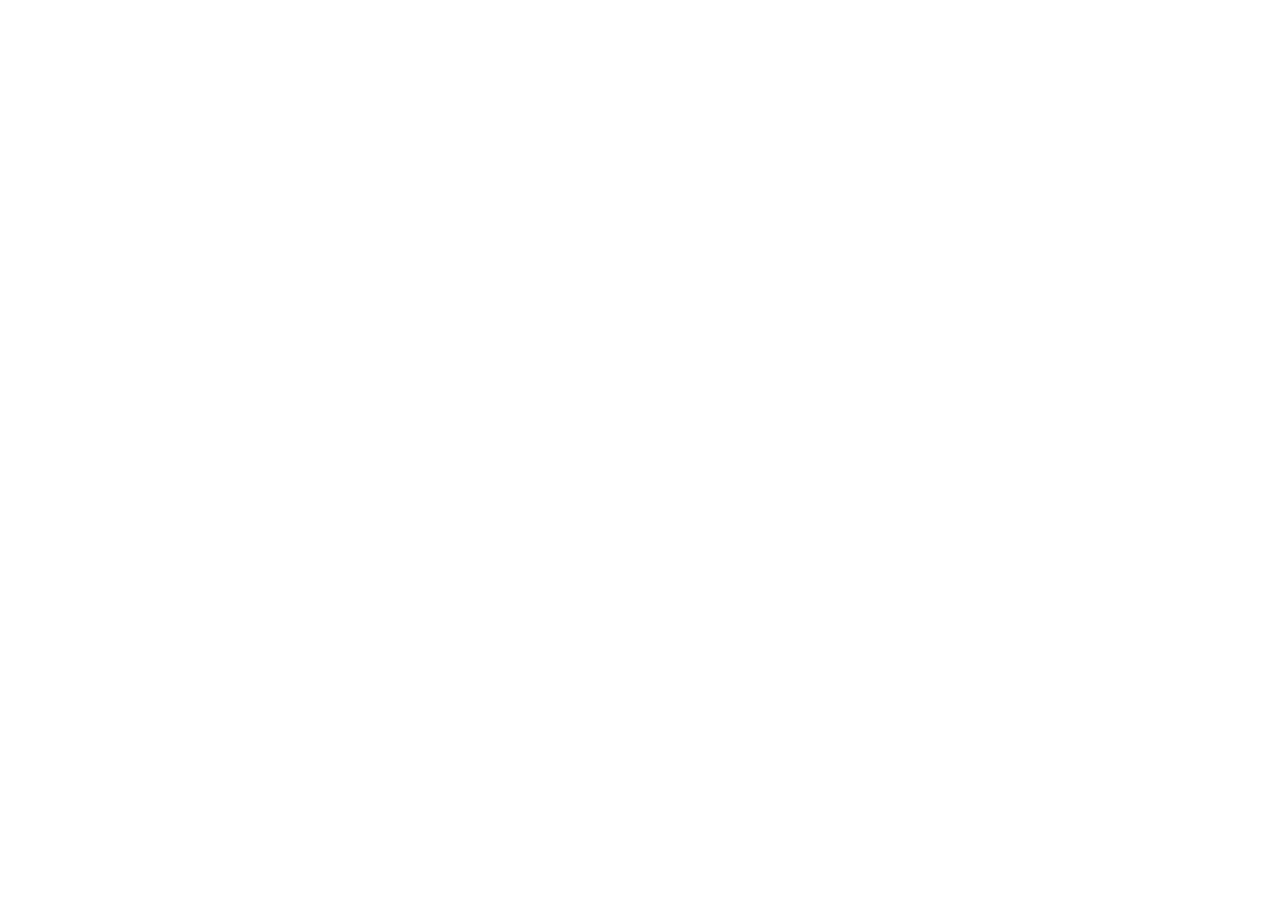
==== commit 1239db1a: "Migrate to cortadito.games: serve at new domain, redirect old URL" ====
--- a/index.html
+++ b/index.html
@@ -1,6123 +1,12 @@
 <!DOCTYPE html>
 <html lang="es"><head>
-<meta charset="UTF-8">
-<meta name="viewport" content="width=device-width, initial-scale=1.0">
-<link rel="preconnect" href="https://fonts.googleapis.com">
-<link rel="preconnect" href="https://fonts.gstatic.com" crossorigin="">
-<link href="https://fonts.googleapis.com/css2?family=DM+Serif+Display:ital@0;1&family=Newsreader:ital,wght@0,400..800;1,400..800&display=swap" rel="stylesheet">
-<title>Sudoku — Cortadito News</title>
-<meta name="description" content="Un acertijo diario de números de Cortadito News. ¿Qué patrón encontrarás hoy? Tres juegos cada día: Clásico, Niebla y Mini.">
-<style>
-  /* Disable mobile double-tap-to-zoom everywhere (keeps pinch-zoom for
-     accessibility). Lowest specificity, so per-element touch-action rules
-     like 'touch-action: none' on drag areas still win. */
-  * { touch-action: manipulation; }
-
-  /* ================================================================
-     CORTADITO SUDOKU
-     Three separate games (Normal, Niebla, Mini), each its own daily board,
-     difficulty memory, ranks/medals, and rules. Three difficulties (Normal/Niebla).
-     ================================================================ */
-  :root {
-    --bg:           #ffffff;
-    --paper:        #fbfaf6;
-    --ink:          #1a1614;
-    --ink-soft:     #8a847f;
-    --ink-line:     #ece7df;
-    --ink-line-strong: #c9c2b3;
-
-    /* Sereno accent pair: terracota (saturated) + espresso (secondary).
-       Terracota is the Cortadito web-games brand orange; espresso is
-       the deep-bean secondary character. */
-    --accent:       #d9633b;      /* terracota */
-    --accent-deep:  #ad4a26;
-    --accent-soft:  #fbe7da;      /* light terracota tint */
-    --accent-2:     #5b3a26;      /* espresso bean brown */
-    --accent-2-deep:#3f2616;
-    --accent-2-soft:#efe2d6;      /* pale espresso tint */
-
-    --success:      #6b8e3d;    /* olive green — the "reto logrado / done" cue */
-    --error:        #b03434;
-
-    --cell-bg:        #ffffff;
-    --cell-bg-given:  #f3eee2;
-    /* Highlight progression — original terracota/orange tones (Normal). Niebla
-       overrides these with its darker cool set; Normal keeps the warm orange. */
-    --cell-bg-line:   #fbf2e6;        /* faint — row + column */
-    --cell-bg-box:    #f5e4cc;        /* clearer — 3x3 box */
-    --cell-bg-same:   #f6cda7;        /* strongest — same number */
-    --cell-bg-sel:    #d9633b;        /* solid terracota — selected cell */
-    --cell-bg-peer:   #f3ece2;        /* soft press/hover tint (was undefined) */
-    --cell-bg-diagonal: rgba(217, 99, 59, 0.14);  /* Diagonales band (deferred) */
-    --diagonal-line:    rgba(173, 74, 38, 0.78);
-    --fog:            #efe9dd;
-    --fog-stripe:     #ddd1ba;
-
-    --font-display: 'Newsreader', 'DM Serif Display', Georgia, serif;
-    --font-ui:      'Helvetica Neue', Helvetica, Arial, sans-serif;
-  }
-  /* Layout standard (see _kit/DESIGN-SYSTEM.md): in-game mobile
-     header is a fixed 56px box; the rank bar sits at 66px from the top
-     (10px below the header). Hardcoded, not variable-driven. */
-
-  /* ---- Crema · opt-in warm reading surface (same accent pair) ---- */
-  body[data-variant="crema"] {
-    --bg:             #f4ead6;   /* warm cream page */
-    --paper:          #ebdfc4;
-    --ink-line:       #d9c9a4;
-    --ink-line-strong:#b89f6f;
-    --cell-bg:        #f0e3c5;
-    --cell-bg-given:  #e6d7b6;
-    --cell-bg-line:   #e6d3aa;
-    --cell-bg-box:    #dec595;
-    --cell-bg-same:   #ecb988;
-    --cell-bg-sel:    #d9633b;
-    --cell-bg-peer:   #e3d4b2;
-    --cell-bg-diagonal: rgba(168, 80, 31, 0.18);
-    --diagonal-line:    rgba(168, 80, 31, 0.85);
-    --fog:            #d8c69e;
-    --fog-stripe:     #c1ab7c;
-  }
-
-  /* ---- Dark mode · accent lifts one luminance step ---- */
-  body[data-theme="black"] {
-    --bg:           #0e0c0a;
-    --paper:        #1a1614;
-    --ink:          #f3eee4;
-    --ink-soft:     #8a8278;
-    --ink-line:     #2a2420;
-    --ink-line-strong:#4a4138;
-    --accent:       #ef7d57;          /* lifted terracota */
-    --accent-deep:  #d56241;
-    --accent-soft:  #2a1c14;          /* deep terracota tint */
-    --accent-2:     #9a6a47;          /* deeper coffee brown — clearly distinct from
-                                         the coral --accent (was #c08a64, too orange) */
-    --accent-2-deep:#744f34;
-    --accent-2-soft:#241a12;          /* deep espresso tint */
-    --success:      #86a85a;          /* lifted olive */
-    --error:        #d96565;
-    --cell-bg:        #2a241f;        /* tiles must read clearly on the near-black page */
-    --cell-bg-given:  #3a3128;
-    --cell-bg-line:   #332819;        /* faint terracota in the dark */
-    --cell-bg-box:    #42301c;
-    --cell-bg-same:   #663d22;
-    --cell-bg-sel:    #ef7d57;
-    --cell-bg-peer:   #332819;
-    --cell-bg-diagonal: rgba(239, 125, 87, 0.18);
-    --diagonal-line:    rgba(239, 125, 87, 0.82);
-    --fog:            #251f1a;
-    --fog-stripe:     #3a3128;
-  }
-  /* Crema dark keeps a slightly warmer cell surface than Sereno dark. */
-  body[data-variant="crema"][data-theme="black"] {
-    --cell-bg: #2c2220;
-  }
-
-  * { box-sizing: border-box; -webkit-tap-highlight-color: transparent; }
-  html { height: 100%; overflow: hidden; overscroll-behavior: contain; }
-  html, body {
-    margin: 0; padding: 0;
-    background: var(--bg);
-    color: var(--ink);
-    font-family: var(--font-ui);
-    -webkit-font-smoothing: antialiased;
-    text-rendering: optimizeLegibility;
-    /* Kill double-tap-to-zoom on mobile (keeps normal taps + pinch-zoom). */
-    touch-action: manipulation;
-  }
-  body {
-    min-height: 100vh;
-    padding: 16px 16px 28px;
-    position: relative;
-    overflow-x: hidden;
-    overflow-y: auto;
-    opacity: 0;
-    transition: opacity 0.25s ease;
-  }
-  body.ready { opacity: 1; }
-  body.game-active { height: 100dvh; overflow: hidden; overscroll-behavior: contain; }
-  @media (min-width: 880px) {
-    body { padding: 28px 48px 64px; height: auto !important; overflow: auto !important; }
-  }
-
-  .page { max-width: 720px; margin: 0 auto; position: relative; overflow: hidden; --game-w: min(92vw, 520px); }
-  /* On the locked, no-scroll mobile layout the board must also respect the
-     available HEIGHT, not just width — otherwise a tall column overflows the
-     screen and shoves the pinned rank bar up under the fixed header. Cap the
-     shared column width to whatever height is left after the fixed chrome
-     (header, rank bar, meta, tools, pad, verify row ≈ 360px). The board only
-     shrinks on short screens; normal phones are unaffected. The 240px floor
-     stops the board collapsing in landscape. */
-  @media (max-width: 879.98px) {
-    .page { --game-w: min(92vw, 520px, max(240px, calc(100dvh - 360px))); }
-  }
-
-  /* ============ DESKTOP (≥1024px) ============
-     Sudoku2.0 desktop layout: a centered card with the REAL game in the centre
-     column (rank bar, meta, board, tools, number pad, verify — the same elements
-     as mobile) flanked by info panels that surface what's behind taps on a phone.
-     Left: Reto del día, a how-to, bonificaciones. Right: live progress + the
-     Rangos ladder. Mobile (<1024px) is completely untouched; Mini is separate. */
-  /* Side panels are hidden by default; the desktop grid below turns them on. */
-  .page-aside {
-    display: none;
-    flex-direction: column;
-    gap: 26px;
-    font-size: 14px;
-    color: var(--ink);
-    padding-top: 8px;
-    position: relative;
-    z-index: 1;
-  }
-  .page-aside h4 {
-    font-family: var(--font-display);
-    margin: 0 0 8px;
-    font-size: 22px; font-weight: 700; letter-spacing: -0.2px;
-    color: var(--ink);
-  }
-  .page-aside p { margin: 0 0 8px; color: var(--ink-soft); font-size: 14.5px; line-height: 1.6; }
-  .page-aside .aside-block { border-top: 1px solid var(--ink-line); padding-top: 18px; }
-  .aside-reto-val { color: var(--accent) !important; font-family: var(--font-display); font-size: 40px; font-weight: 700; margin: 6px 0 0 !important; line-height: 1; }
-  .aside-note { font-size: 13px; font-style: italic; margin-top: 10px !important; }
-  .aside-progress { display: flex; gap: 28px; margin-top: 8px; }
-  .aside-progress span { display: flex; flex-direction: column; }
-  .aside-progress b { font-family: var(--font-display); font-weight: 700; font-size: 34px; color: var(--ink); line-height: 1; }
-  .aside-progress i { font-size: 11px; letter-spacing: 1.4px; text-transform: uppercase; color: var(--ink-soft); font-weight: 700; font-style: normal; margin-top: 4px; }
-  .aside-ranks { display: flex; flex-direction: column; }
-  .aside-rank-row { display: flex; justify-content: space-between; margin: 6px 0; font-family: var(--font-ui); font-size: 15px; color: var(--ink-soft); }
-  .aside-rank-row.reached { color: var(--ink); }
-  .aside-rank-row.current { font-weight: 700; }
-  .aside-rank-row.current .aside-rank-name { color: var(--accent); }
-  /* The value follows the row colour (reached rows brighten to --ink) instead of
-     staying a faint --ink-soft, and the CURRENT rank's number takes the accent
-     colour like its name — so it's easy to read in both Claro and dark. */
-  .aside-rank-pts { font-feature-settings: "tnum"; color: inherit; }
-  .aside-rank-row.current .aside-rank-pts { color: var(--accent); }
-
-  .page-date { display: none; }   /* desktop-only; the date row under the header */
-  @media (min-width: 1024px) {
-    /* The game sits directly on the page — NO card. The coffee stains show
-       through the background, and a date row sits under the header. */
-    body.game-active .page {
-      display: grid;
-      grid-template-columns: 1fr 460px 1fr;
-      grid-template-areas:
-        "rank  rank  rank"
-        "left  meta  right"
-        "left  board right"
-        "left  pad   right";
-      column-gap: 30px;
-      row-gap: 12px;
-      align-items: start;
-      justify-content: center;
-      max-width: 1180px;
-      margin: 0 auto;
-      padding: 16px 40px 44px;
-      overflow: visible;
-    }
-    /* Date moved to the shared header bar — the in-grid date row is gone. */
-    body.game-active .page > .page-date { display: none; }
-    body.game-active .page > .rank-bar   { grid-area: rank;  max-width: none; margin: 0; }
-    body.game-active .page > .daily-meta { grid-area: meta;  max-width: none; margin: 2px 0 0; }
-    body.game-active .page > .board-wrap { grid-area: board; max-width: none; margin: 6px 0 0; }
-    body.game-active .page > .pad-wrap   { grid-area: pad;   max-width: none; margin: 10px 0 0; }
-    body.game-active .page > .page-aside           { display: flex; align-self: start; }
-    body.game-active .page > .page-aside.is-left   { grid-area: left;  }
-    body.game-active .page > .page-aside.is-right  { grid-area: right; }
-    /* Pull the coffee stains IN toward the board (they sat in the far page
-       corners because the page is wide). Positioned with left/right relative to
-       centre (NOT transform — makeStain sets an inline rotate transform we must
-       keep), so the stains straddle the board's top-left and bottom-right edges. */
-    body.game-active .page .stain.s-game-tl {
-      top: 160px; bottom: auto; left: calc(50% - 470px); right: auto;
-      width: 300px; height: 300px;
-    }
-    body.game-active .page .stain.s-game-br {
-      bottom: 150px; top: auto; right: calc(50% - 460px); left: auto;
-      width: 300px; height: 300px;
-    }
-  }
-  /* NOTE: the desktop (≥1024px) overrides for the landing and the header live at
-     the END of this stylesheet (search "DESKTOP OVERRIDES — END OF SHEET"). They
-     MUST come after the base landing/header rules or equal-specificity base rules
-     win by source order (that bug left the landing small + centered and the
-     header line inset instead of full-bleed). Don't move them back up here. */
-
-  /* ============ HEADER ============ */
-  .page-header {
-    display: none;     /* hidden on landing — only shown once game-active */
-    align-items: center;
-    justify-content: space-between;
-    padding: 6px 16px 12px;
-    border-bottom: 1px solid var(--ink-line);
-    position: fixed;
-    top: 0; left: 0; right: 0;
-    background: var(--bg);
-    z-index: 1700;
-    height: 56px;
-  }
-  body.game-active .page-header { display: flex; }
-  @media (min-width: 880px) {
-    .page-header { position: static; padding: 8px 0 16px; height: auto; }
-  }
-  .title-block { display: flex; align-items: center; gap: 10px; }
-  /* Date shown in the header only on desktop (unified top bar); hidden on mobile. */
-  .header-date { display: none; }
-  /* Home: returns to the landing. Lives in the shared header, so it appears in
-     every game (standard — see _kit/DESIGN-SYSTEM.md). */
-  .header-home {
-    display: inline-flex; align-items: center; justify-content: center;
-    width: 32px; height: 32px; flex-shrink: 0;
-    border-radius: 50%; border: 1px solid var(--ink-line);
-    background: transparent; color: var(--ink); padding: 0; cursor: pointer;
-    -webkit-tap-highlight-color: transparent;
-    transition: background 0.15s, color 0.15s, border-color 0.15s;
-  }
-  .header-home svg { width: 17px; height: 17px; }
-  @media (hover: hover) {
-    .header-home:hover { background: var(--paper); color: var(--accent); border-color: var(--ink-soft); }
-  }
-  .page-logo { width: 26px; height: 26px; }   /* spec: 26px, quiet header */
-  .wordmark {
-    margin: 0;
-    font-family: var(--font-display);
-    font-size: 22px;             /* spec: 22px */
-    font-weight: 700;            /* spec: 700 */
-    letter-spacing: -0.5px;
-    color: var(--ink);
-    line-height: 1;
-  }
-  /* On mobile the in-game header shows only the bean logo (spec). */
-  @media (max-width: 600px) {
-    .wordmark { display: none; }
-    /* The bean artwork fills less of its viewBox than Racimo's cherry
-       cluster, so at the same px it reads smaller. Size it up to fill the
-       56px header with the same visual weight (still well within the box). */
-    body.game-active .page-logo,
-    body.mini-active .page-logo { width: 28px; height: 28px; }
-  }
-  /* Mini's HEADER bean is two-tone (coral body + marigold crease), flipped in the
-     dark theme so it pops on the near-black page. !important beats the SVG inline
-     style. The landing 2×2 CLUSTER is NOT overridden here — it bakes an alternating
-     2-coral / 2-marigold pattern into its own SVG inline styles. */
-  body.mini-active .page-logo ellipse { fill: var(--accent-2) !important; }
-  body.mini-active .page-logo path { stroke: var(--accent) !important; }
-  body[data-theme="black"].mini-active .page-logo ellipse { fill: var(--accent) !important; }
-  body[data-theme="black"].mini-active .page-logo path { stroke: var(--accent-2) !important; }
-  @media (min-width: 600px) {
-    .wordmark { font-size: 22px; }   /* spec: keep header quiet, no upscale */
-  }
-
-  .header-nav { display: flex; align-items: center; gap: 18px; font-size: 14px; font-weight: 600; }
-  .header-nav a {
-    color: var(--ink);
-    text-decoration: none;
-    cursor: pointer;
-    font: inherit;
-    font-weight: 600;
-    background: none;
-    border: none;
-    padding: 0;
-    white-space: nowrap;
-  }
-  @media (hover: hover) {
-    .header-nav a:hover { color: var(--accent); }
-  }
-  .header-nav a.nav-rules-link { color: var(--accent); }
-  @media (hover: hover) {
-    .header-nav a.nav-rules-link:hover { color: var(--accent-deep); }
-  }
-  /* While a nav link's panel is open, the link shows its "open" color — clear,
-     deterministic feedback (back to normal the moment the panel closes), instead
-     of relying on touch :hover/:active which stick or don't fire. */
-  .header-nav a.trigger-open { color: var(--accent); }
-  .header-nav a.nav-rules-link.trigger-open { color: var(--accent-deep); }
-  @media (max-width: 600px) {
-    .header-nav { gap: 14px; font-size: 13px; }
-  }
-  /* Narrow phones (most Samsung Galaxy widths land at/below 420px) USED to hide
-     Reglas / Estadísticas / Anteriores and leave only ☰ + the home button. But
-     those links don't live inside the ☰ menu, so they became unreachable on
-     those phones — that's the "rules bar doesn't appear" Samsung bug. Keep them
-     visible like on wider phones (and like iOS); just tighten the spacing/sizing
-     so they fit alongside ☰ + home. (Standard — matches Racimo. See
-     _kit/DESIGN-SYSTEM.md.) */
-  @media (max-width: 420px) {
-    .page-header { padding: 6px 10px 12px; }
-    .header-nav { gap: 9px; font-size: 12px; }
-    .header-home { width: 30px; height: 30px; }
-    .header-nav .more { width: 32px; height: 32px; }
-  }
-  @media (max-width: 360px) {
-    .header-nav { gap: 6px; font-size: 11px; }
-  }
-  .header-nav .more {
-    display: inline-flex; align-items: center; justify-content: center;
-    width: 36px; height: 36px;
-    border-radius: 50%;
-    background: transparent;
-    border: none;
-    padding: 0;
-    color: var(--ink);
-    cursor: pointer;
-    -webkit-tap-highlight-color: transparent;
-  }
-  .header-nav .more svg, .header-nav .more * { pointer-events: none; }
-  @media (hover: hover) {
-    .header-nav .more:hover { background: var(--paper); color: var(--accent); }
-  }
-
-  /* spacer to push content below the fixed header on mobile */
-  .header-spacer { height: 50px; }   /* proven good: 16px body top-padding + 50 = 66px below the 56px header */
-  @media (min-width: 880px) { .header-spacer { display: none; } }
-
-  /* ============ LANDING ============ */
-  .landing {
-    position: fixed; inset: 0;
-    background: var(--bg);
-    z-index: 1000;
-    display: flex;
-    justify-content: center;   /* center the whole landing block (tabs + game info) horizontally on the page */
-    /* inner stretches to full height (default align-items:stretch) so the
-       content can be vertically centered BELOW the pinned toggle via the
-       auto-margins on .landing-logo-row / .landing-credit (see below). */
-    padding: 18px 24px;
-    overflow-y: auto;
-  }
-  body.game-active .landing { display: none; }
-
-  /* margin:auto (instead of align/justify center) keeps the column
-     centered when it fits, but lets it scroll from the TOP when it's
-     taller than the screen — so the Diario/Mini tabs are never clipped
-     above the viewport. */
-  .landing-head { display: flex; flex-direction: column; align-items: center; gap: 16px; flex-shrink: 0; }   /* auto height — content is identical across modes, so reto stays pinned without clipping */
-  .landing-inner {
-    margin: 0 auto;
-    width: 100%;
-    max-width: 420px;
-    text-align: center;
-    display: flex;
-    flex-direction: column;
-    align-items: center;
-    gap: 16px;
-    padding-top: 52px;   /* mobile: tabs sit near the top, below the pinned theme toggle */
-  }
-  .landing-logo-row {
-    display: flex;
-    flex-direction: column;
-    align-items: center;
-    gap: 12px;
-    /* Mobile: auto top margin centers the info below the tabs, leaving the tab
-       strip at its height near the top. */
-    margin-top: 0;
-  }
-  .landing-logo {
-    width: 96px; height: 96px;     /* standardized logo box across games */
-    flex-shrink: 0;
-    margin: 0;
-  }
-  .landing-title {
-    font-family: var(--font-display);
-    font-weight: 800;
-    font-size: clamp(52px, 13vw, 84px);
-    letter-spacing: -2px;
-    line-height: 0.95;
-    margin: 0;
-    color: var(--ink);
-  }
-  .landing-tagline {
-    margin: 0;
-    font-size: 19px;                     /* bumped from 14 — was much smaller
-                                            than Racimo's slogan */
-    color: var(--ink);
-    max-width: 320px;
-    line-height: 1.35;
-    font-family: var(--font-display);   /* spec: italic Newsreader */
-    font-style: italic;
-    font-weight: 400;
-    /* Reserve 2 lines so a 1-line vs 2-line tagline (per mode) never shifts the
-       reto + everything below it. */
-    min-height: 52px;
-    display: flex;
-    align-items: center;
-    justify-content: center;
-    text-align: center;
-  }
-  .landing-date {
-    margin: 0;
-    color: var(--ink);
-    font-size: 14px;
-    text-transform: capitalize;
-    font-feature-settings: "tnum";
-  }
-  .landing-reto {
-    margin: 0;
-    display: inline-flex;
-    align-items: baseline;
-    justify-content: center;
-    gap: 8px;
-    letter-spacing: 0.3px;
-    height: 24px;              /* fixed: reto + everything below it cannot shift per mode */
-    line-height: 24px;
-  }
-  .landing-reto-label {
-    color: var(--ink-soft);
-    font-size: 10px;
-    font-weight: 700;
-    text-transform: uppercase;
-    letter-spacing: 1.8px;
-  }
-  .landing-reto-value {
-    font-family: var(--font-display);
-    color: var(--accent);
-    font-size: 17px;            /* spec: 17px */
-    font-weight: 700;
-    letter-spacing: 0;
-    line-height: 1;             /* lock: prevents the "≤" glyph from inflating the row */
-  }
-  .landing-mode-row {
-    display: flex; gap: 6px;
-    justify-content: center;
-    margin: 0 0 6px;
-  }
-  .landing-mode-btn {
-    background: none;
-    border: 1px solid var(--ink-line);
-    color: var(--ink);
-    padding: 6px 12px;
-    border-radius: 999px;
-    font: inherit;
-    font-size: 12px;
-    cursor: pointer;
-    transition: transform 0.1s ease;
-  }
-  .landing-mode-btn:active { transform: scale(0.96); }
-  .landing-mode-btn.active {
-    border-color: var(--ink);
-    background: var(--ink);
-    color: var(--bg);
-  }
-  .landing-mode-desc {
-    color: var(--ink);          /* was --ink-soft — too faint to read */
-    font-size: 13px;            /* readable, but a step below the heading */
-    font-style: italic;
-    font-family: var(--font-display);
-    margin: 0;
-    min-height: 16px;
-  }
-  .landing-play {
-    margin-top: 4px;
-    background: var(--ink);
-    color: var(--bg);
-    border: 2px solid var(--ink);
-    border-radius: 999px;
-    padding: 12px 22px;
-    width: 220px;
-    max-width: 100%;
-    box-sizing: border-box;
-    font-family: var(--font-ui);
-    font-weight: 700;
-    font-size: 15px;
-    letter-spacing: 0.4px;
-    cursor: pointer;
-    transition: background 0.15s, color 0.15s, border-color 0.15s, transform 0.1s;
-  }
-  @media (hover: hover) {
-    .landing-play:hover {
-      background: var(--accent);
-      border-color: var(--accent);
-      color: #ffffff;
-    }
-  }
-  .landing-play:active { transform: scale(0.98); }
-  .landing-sub {
-    color: var(--ink-soft);
-    font-size: 13px;
-    text-decoration: underline;
-    background: none; border: none; cursor: pointer; padding: 6px;
-    font-family: inherit;
-  }
-  .landing-credit {
-    color: var(--ink-soft);
-    font-size: 12px;
-    margin-top: 8px;
-    margin-bottom: auto;
-    line-height: 1.5;
-    letter-spacing: 0.2px;
-  }
-  .landing-credit strong {
-    color: var(--ink);
-    font-weight: 700;
-  }
-  .landing-credit-tagline {
-    color: var(--accent);
-    font-weight: 700;
-  }
-  .landing-theme {
-    position: absolute;
-    top: 18px; right: 18px;
-    z-index: 3;            /* above .landing-inner (z-index:1) so the button
-                              stays clickable now that the inner fills height */
-    width: 42px; height: 42px;
-    border-radius: 999px;
-    background: transparent;
-    border: 1px solid var(--ink-line);
-    color: var(--ink);
-    display: inline-flex;
-    align-items: center;
-    justify-content: center;
-    padding: 0;
-    cursor: pointer;
-    -webkit-tap-highlight-color: transparent;
-    transition: background 0.15s, color 0.15s, border-color 0.15s, transform 0.1s;
-  }
-  .landing-theme:hover {
-    background: var(--paper);
-    border-color: var(--ink-soft);
-  }
-  .landing-theme:active { transform: scale(0.94); }
-  .landing-theme svg {
-    width: 20px; height: 20px;
-    stroke: currentColor;
-    fill: none;
-    stroke-width: 1.8;
-    stroke-linecap: round;
-    stroke-linejoin: round;
-  }
-
-  /* ============ MODE/DIFFICULTY PILLS (used only inside modals now) ============ */
-  .pill {
-    background: none;
-    border: 1px solid var(--ink-line);
-    color: var(--ink);
-    padding: 6px 14px;
-    border-radius: 999px;
-    font: inherit;
-    font-size: 13px;
-    cursor: pointer;
-    transition: transform 0.1s ease;
-  }
-  .pill:active { transform: scale(0.96); }
-  .pill.active {
-    border-color: var(--ink);
-    background: var(--ink);
-    color: var(--bg);
-  }
-
-  /* ============ INFO BAR (in-game current state) ============ */
-  /* Meta row: spacer | diff·mode (centered) | game-settings cog.
-     3-col grid keeps the diff·mode group geometrically centered. */
-  .daily-meta {
-    display: grid;
-    grid-template-columns: 1fr auto 1fr;
-    align-items: center;
-    margin: 0 0 8px;               /* flush under the rank bar (Racimo-tight spacing) */
-  }
-  .daily-meta-spacer { display: block; }
-  /* Opt-in count-up timer toggle — lives in the left meta slot, mirroring the
-     cog on the right so the diff·mode group stays centered. The clock counts
-     from the moment you enter the puzzle; this button just shows/hides it. */
-  .daily-timer-btn {
-    justify-self: start;
-    display: inline-flex; align-items: center; gap: 6px;
-    background: none; border: none; padding: 2px 4px; margin: 0;
-    cursor: pointer; color: var(--ink); font: inherit;   /* black off-state — clearly visible */
-    -webkit-tap-highlight-color: transparent;
-  }
-  .daily-timer-btn .dt-clock {
-    width: 18px; height: 18px; opacity: 1;
-    transition: color 0.15s ease;
-  }
-  .daily-timer-btn.on { color: var(--accent); }   /* always surfaced now */
-  .daily-timer {
-    font-family: var(--font-ui);
-    font-variant-numeric: tabular-nums;
-    font-feature-settings: "tnum";
-    font-size: 14px;
-    font-weight: 600;
-    letter-spacing: 0.5px;
-  }
-  .info-bar {
-    display: block;
-    text-align: center;
-    background: none;
-    border: none;
-    color: var(--ink-soft);
-    font-family: var(--font-display);
-    font-style: italic;
-    font-size: 16px;             /* bumped from 14 — there's room, reads clearer */
-    cursor: pointer;
-    padding: 4px 8px;
-    margin: 0;
-  }
-  /* Difficulty is the primary fact — paint it ink-black (mode + sep
-     stay soft grey via the .info-bar base color). Mirrors the
-     claude.ai Sudoku2.0 cn-meta-diff treatment. */
-  .info-bar #info-diff { color: var(--ink); }
-  /* Chunky terracota cog — game settings (timer toggle, highlighting).
-     The hamburger ☰ stays for app-level nav. */
-  .meta-cog {
-    justify-self: end;
-    background: transparent; border: 0; padding: 0; cursor: pointer;
-    width: 24px; height: 24px; color: var(--accent);
-    display: inline-flex; align-items: center; justify-content: center;
-    transition: color 0.15s ease, transform 0.2s ease;
-  }
-  .meta-cog:hover { color: var(--accent-deep); transform: rotate(30deg); }
-  .meta-cog svg { width: 100%; height: 100%; display: block; }
-  .info-bar:active { opacity: 0.7; }
-  .info-bar .info-sep { opacity: 0.5; margin: 0 6px; }
-
-  /* ============ RANK BAR — Racimo style (transparent, track-fill) ============ */
-  .rank-bar {
-    display: flex; align-items: center; gap: 10px;
-    padding: 6px 0;   /* STANDARD (2026-07-08): zero side padding — rank-bar content spans exactly the board width */
-    background: transparent;
-    border-radius: 999px;
-    margin: 0 auto 8px;            /* tight gap to the content below — Racimo standard */
-    cursor: pointer;
-    user-select: none;
-    width: 100%;
-    max-width: var(--game-w);
-    box-sizing: border-box;
-    transition: background 0.15s, color 0.15s;
-  }
-  @media (hover: hover) {
-    .rank-bar:hover { background: var(--paper); }
-    .rank-bar:hover .rank-label, .rank-bar:hover .rank-chev { color: var(--accent); }
-  }
-  .rank-label {
-    font-size: 11px;
-    color: var(--ink);
-    flex-shrink: 0;
-    min-width: 88px;
-    font-family: var(--font-ui);
-    text-transform: uppercase;
-    letter-spacing: 1.8px;
-    font-weight: 700;
-    white-space: nowrap;
-  }
-  .rank-label.at-maestro { color: var(--accent); }
-  .rank-track {
-    flex: 1;
-    height: 22px;
-    position: relative;
-  }
-  .rank-track-line {
-    position: absolute; left: 0; right: 0; top: 50%;
-    height: 3px; background: var(--ink-line);
-    transform: translateY(-50%); z-index: 0;
-    border-radius: 2px;
-  }
-  /* Accent-colored fill behind the current bubble — grows as you rank up */
-  .rank-track-fill {
-    position: absolute; left: 0; top: 50%;
-    width: 0;
-    height: 3px;
-    background: var(--accent);
-    transform: translateY(-50%);
-    border-radius: 2px;
-    z-index: 1;
-    transition: width 0.3s ease;
-  }
-  .rank-dot {
-    position: absolute;
-    transform: translate(-50%, -50%);
-    top: 50%;
-    width: 6px; height: 6px;
-    background: var(--ink-soft);
-    border-radius: 50%;
-    z-index: 3;
-  }
-  .rank-dot.passed { background: var(--ink); }
-  /* STANDARD (see design doc): current rank is a fixed 24px circle
-     in the game's accent — identical shape to Racimo, terracota here.
-     Centered via the base .rank-dot transform, so fixed width is fine. */
-  .rank-dot.current {
-    width: 24px; height: 24px;
-    background: var(--accent);
-    color: #ffffff;
-    border-radius: 50%;
-    display: flex; align-items: center; justify-content: center;
-    font-size: 11px;
-    font-weight: 700;
-    font-family: var(--font-ui);
-    z-index: 4;
-    white-space: nowrap;
-  }
-  /* The current bubble stays brand orange even when you're above the reto line.
-     (In the ceiling model you start above it, so a green "done" bubble would be
-     green almost the whole game — the orange-line marker carries the reto cue.) */
-  .rank-dot.current.done { background: var(--accent); }
-  /* Negative score — espresso brown bubble (overrides the orange default).
-     Reto is always positive, so .done can't co-occur with .negative. */
-  .rank-dot.current.negative { background: var(--accent-2); }
-  /* Maestro/a — the pinnacle is ALWAYS the brand orange (overrides the green
-     "done" state). Standard across games; matches how Racimo paints its top
-     rank in-accent. The label turns orange too via .rank-label.at-maestro. */
-  .rank-dot.current.at-maestro { background: var(--accent); }
-  /* Goal marker (Reto del día) — vertical bar */
-  .rank-meta {
-    position: absolute;
-    top: 50%;
-    width: 3px; height: 26px;       /* trimmed 25% from 34 — slimmer, classier */
-    background: var(--accent);
-    border-radius: 2px;
-    transform: translate(-50%, -50%);
-    z-index: 4;                     /* above the dots/bubble so it stays visible */
-    pointer-events: none;
-    opacity: 0.95;
-    transition: background 0.25s ease;
-  }
-  .rank-meta.done {
-    background: var(--accent-2);   /* orange → espresso brown once passed
-                                      (like Racimo's line changing colour) */
-    opacity: 1;
-    z-index: 5;
-  }
-  .rank-chev {
-    font-size: 14px;
-    font-weight: 500;
-    color: var(--ink);
-    transition: transform 0.2s, color 0.15s;
-    flex-shrink: 0;
-  }
-  .rank-bar.open .rank-chev { transform: rotate(180deg); }
-
-  /* ============ GRID ============ */
-  .board-wrap {
-    margin: 0 auto;
-    max-width: var(--game-w);
-    padding: 0;
-  }
-  .board {
-    display: grid;
-    grid-template-columns: repeat(9, 1fr);
-    grid-template-rows: repeat(9, 1fr);
-    aspect-ratio: 1 / 1;
-    width: 100%;
-    background: var(--ink-line-strong);
-    gap: 1px;
-    padding: 2px;
-    border: 2px solid var(--ink);
-    border-radius: 4px;
-    user-select: none;
-    position: relative;
-  }
-  /* Dark mode: the cells are nearly black, so the old grid-line colour
-     (--ink-line-strong #4a4138) vanished into them and you couldn't tell the
-     tiles apart. Lighten the lines (board background shows through the 1px gaps)
-     so each cell reads clearly. Box borders stay light (--ink) above this. */
-  body[data-theme="black"] .board,
-  body[data-theme="black"] .mini-board { background: #1a1614; }
-  /* Dark mode: the flat near-black tiles merged into one mass and the thin gap
-     lines weren't enough. Give EVERY tile a crisp 1px outline (box-shadow, so no
-     layout shift) — the grid now reads as a clear pattern of framed tiles, the
-     way Claro's white tiles read against their lines. */
-  body[data-theme="black"] .cell { box-shadow: inset 0 0 0 1px #6e6256; }
-  body[data-theme="black"] .cell.selected { box-shadow: none; }   /* keep the clean orange + white ring */
-  .cell {
-    background: var(--cell-bg);
-    display: flex; align-items: center; justify-content: center;
-    font-family: var(--font-display);
-    font-size: clamp(20px, 5vw, 28px);
-    color: var(--cell-ink, var(--accent));   /* entered-digit colour; falls back to --accent (Normal/Niebla). Mini overrides it so its bright-yellow accent never lands on a digit. */
-    cursor: pointer;
-    position: relative;
-    transition: background 0.08s ease;
-  }
-  .cell.given { color: var(--ink); background: var(--cell-bg-given); }
-  /* NYT-style layered highlights: line < box < same < selected (later wins) */
-  .cell.peer-line { background: var(--cell-bg-line); }
-  .cell.peer-box  { background: var(--cell-bg-box); }
-  .cell.same      { background: var(--cell-bg-same); }
-  .cell.selected {
-    background: var(--cell-bg-sel);
-    color: #ffffff;
-    /* White inset ring (not dark) so it never merges with the black 3×3
-       separators into a thicker border — the block edges stay a clean 2px. */
-    outline: 2px solid #ffffff;
-    outline-offset: -3px;
-    z-index: 1;
-  }
-  .cell.selected.given { color: #ffffff; }
-  /* Wrong number: the WHOLE tile goes solid red with a white digit, so a
-     mistake is unmistakable even when sitting right next to a correct
-     (terracota) entry. Correct entries keep terracota text on white —
-     "colored fill = wrong" reads far faster than "orange vs red text". */
-  .cell.error,
-  .cell.selected.error {
-    background: var(--error);
-    color: #ffffff;
-    font-weight: 700;
-  }
-  /* Tier-1 Pista target — dashed rose outline that pulses to draw the eye */
-  .cell.hint-target {
-    outline: 3px dashed var(--accent-2);
-    outline-offset: -3px;
-    animation: hint-pulse 1.6s ease-in-out infinite;
-    z-index: 2;
-  }
-  @keyframes hint-pulse {
-    0%, 100% { outline-color: var(--accent-2); }
-    50%      { outline-color: var(--accent-2-deep); }
-  }
-  .cell.fog {
-    background: var(--fog);
-    color: transparent;
-    background-image: repeating-linear-gradient(
-      45deg,
-      var(--fog),
-      var(--fog) 4px,
-      var(--fog-stripe) 4px,
-      var(--fog-stripe) 8px
-    );
-  }
-  .cell.fog .notes { display: none; }
-  .cell.fog:hover, .cell.fog.peer, .cell.fog.selected { background-image: repeating-linear-gradient(45deg, var(--fog), var(--fog) 4px, var(--fog-stripe) 4px, var(--fog-stripe) 8px); }
-
-  /* 3x3 block separators */
-  .cell.bb-right { border-right: 2px solid var(--ink); margin-right: -1px; padding-right: 1px; }
-  .cell.bb-bottom { border-bottom: 2px solid var(--ink); margin-bottom: -1px; padding-bottom: 1px; }
-
-  .cell .notes {
-    position: absolute; inset: 2px;
-    display: grid;
-    grid-template-columns: repeat(3, 1fr);
-    grid-template-rows: repeat(3, 1fr);
-    font-family: var(--font-ui);
-    font-size: clamp(8px, 1.4vw, 10px);
-    color: var(--ink-soft);
-    pointer-events: none;
-  }
-  .cell .notes span {
-    display: flex; align-items: center; justify-content: center;
-  }
-  .cell.has-value .notes { display: none; }
-  /* On the selected cell the background goes dark, so the soft-grey
-     candidate notes become near-invisible. Make them white there. */
-  .cell.selected .notes { color: #ffffff; }
-
-  /* ============ TOOL ROW + NUMBER PAD ============ */
-  .pad-wrap {
-    max-width: var(--game-w);
-    margin: 10px auto 0;
-    /* Transparent so the bottom coffee-stain shows through the gaps between the
-       buttons (the number/verify buttons are opaque, so it only peeks between). */
-    position: relative;
-    z-index: 1;
-  }
-  .tool-row {
-    display: grid;
-    grid-template-columns: repeat(3, 1fr);   /* Notas · Deshacer · Pista */
-    gap: 6px;
-    margin-bottom: 8px;
-  }
-  /* Verify actions — promoted out of the hamburger to live under the pad.
-     Secondary (outline) styling so they don't compete with the number pad. */
-  .verify-row {
-    display: grid;
-    grid-template-columns: 1fr 1fr;
-    gap: 6px;
-    margin-top: 6px;
-  }
-  /* Same look as the .tool-btn row (Notas/Deshacer/Pista): ink-line border, ink
-     text, uppercase lettering — but with an opaque surface so the coffee-stain
-     layer can't show through (the tool row sits over clear paper, this doesn't). */
-  .verify-btn {
-    background: var(--paper);
-    border: 1px solid var(--ink-line);
-    color: var(--ink);
-    height: 44px;                 /* substantial — matches the number pad above
-                                     it; these are core actions now, not a thin strip */
-    padding: 0 8px;
-    border-radius: 10px;
-    font: inherit;
-    font-size: 12px;
-    font-weight: 700;             /* important action — bolder than the tools */
-    text-transform: uppercase;
-    letter-spacing: 0.04em;
-    line-height: 1.15;
-    cursor: pointer;
-    display: flex; align-items: center; justify-content: center; text-align: center;
-    transition: transform 0.1s ease;
-  }
-  .verify-btn:active { transform: scale(0.96); }
-  /* Board full → the board check becomes the "finish" button: orange + a gentle
-     pulse to signal you need to verify to win. */
-  .verify-btn.needs-verify {
-    background: var(--accent); border-color: var(--accent); color: #fff;
-    animation: verify-pulse 1.8s ease-in-out infinite;
-  }
-  /* Smoothly blink between terracota orange and espresso brown. */
-  @keyframes verify-pulse {
-    0%, 100% { background: var(--accent);   border-color: var(--accent); }
-    50%      { background: var(--accent-2); border-color: var(--accent-2); }
-  }
-  .tool-btn {
-    background: none;
-    border: 1px solid var(--ink-line);
-    color: var(--ink);
-    padding: 4px 2px;
-    border-radius: 10px;
-    font: inherit;
-    font-size: 10px;
-    font-weight: 600;            /* bold labels, matching the Mini tool row */
-    text-transform: uppercase;
-    letter-spacing: 0.04em;
-    cursor: pointer;
-    display: flex; flex-direction: row; align-items: center; justify-content: center; gap: 4px;
-    transition: transform 0.1s ease;
-    height: 34px;
-  }
-  .tool-btn:active { transform: scale(0.96); }
-  .tool-btn.active { background: var(--accent-2); border-color: var(--accent-2); color: #ffffff; }
-  .tool-icon { width: 14px; height: 14px; flex-shrink: 0; }
-  @media (max-width: 380px) {
-    .tool-btn span { display: none; }
-    .tool-icon { width: 18px; height: 18px; }
-  }
-
-  .number-pad {
-    display: grid;
-    grid-template-columns: repeat(5, 1fr);
-    gap: 6px;
-  }
-  .num-btn {
-    height: 44px;
-    background: var(--ink-line);
-    border: 0;
-    border-radius: 10px;
-    font-family: var(--font-display);
-    font-size: 22px;
-    font-weight: 600;
-    color: var(--ink);
-    cursor: pointer;
-    position: relative;
-    transition: transform 0.1s ease;
-  }
-  @media (min-width: 600px) {
-    .num-btn { height: 52px; font-size: 24px; }
-  }
-  .num-btn:active { transform: scale(0.94); }
-  /* A digit you've placed all 9 of: dimmed + soft terracota tint (reads as
-     "used up", not broken). */
-  .num-btn.exhausted {
-    opacity: 0.75;
-    background: var(--accent-soft);
-    border-color: var(--accent);
-    color: var(--accent-deep);
-  }
-  .num-btn.notes-mode { background: var(--accent-2); color: #ffffff; }
-  .num-btn.erase { color: var(--ink); font-family: var(--font-ui); font-size: 20px; }
-  .num-btn.erase svg { width: 26px; height: 26px; display: block; margin: 0 auto; }
-
-  /* ============ FEEDBACK OVERLAY ============ */
-  .feedback {
-    position: fixed;
-    left: 50%;
-    top: 30%;
-    transform: translate(-50%, -50%);
-    pointer-events: none;
-    z-index: 800;
-    font-family: var(--font-display);
-    font-size: 18px;
-    font-weight: 700;
-    padding: 8px 16px;
-    border-radius: 999px;
-    background: var(--paper);
-    color: var(--ink);
-    border: 1px solid var(--ink-line);
-    opacity: 0;
-    transition: opacity 0.2s ease, transform 0.4s ease;
-    text-align: center;
-    white-space: nowrap;
-  }
-  .feedback.show {
-    opacity: 1;
-    transform: translate(-50%, -60%);
-  }
-  /* Feedback bubble uses the mode's SECONDARY colour (--accent-2): brown in Normal,
-     plum in Niebla, coral in Mini. 'penalty' (e.g. Niebla's "−4 puntos") is the same
-     mode colour. Only hard "you were wrong" verify results stay red. */
-  .feedback.success { background: var(--accent-2); color: #ffffff; border-color: var(--accent-2); }
-  .feedback.error   { background: var(--error); color: #ffffff; border-color: var(--error); }
-  .feedback.bonus   { background: var(--accent-2); color: #ffffff; border-color: var(--accent-2); }
-  .feedback.bonus-2 { background: var(--accent-2); color: #ffffff; border-color: var(--accent-2); }
-  .feedback.penalty { background: var(--accent-2); color: #ffffff; border-color: var(--accent-2); }
-
-  /* ============ MODALS ============ */
-  .modal-overlay {
-    display: none;
-    position: fixed;
-    top: 56px; left: 0; right: 0; bottom: 0;
-    background: rgba(20, 18, 14, 0.55);
-    z-index: 1500;
-    align-items: flex-start;
-    justify-content: center;
-    padding: 24px 20px 40px;
-    overflow-y: auto;
-    overscroll-behavior: contain;   /* don't chain scroll to the locked game
-                                       behind it (was pushing the rank bar up) */
-  }
-  @media (min-width: 880px) {
-    .modal-overlay { top: 0; padding: 40px 20px; }
-  }
-  body[data-theme="black"] .modal-overlay { background: rgba(0, 0, 0, 0.78); }
-  .modal-overlay.open { display: flex; }
-  /* Short modals (e.g. the "fill the board" prompt) sit vertically centered
-     instead of top-aligned. */
-  .modal-overlay.center-modal { align-items: center; }
-  .modal {
-    background: var(--paper);
-    border: 1.5px solid var(--ink-line);
-    border-radius: 16px;
-    padding: 28px 32px;
-    max-width: 700px;
-    width: 100%;
-    max-height: 85vh;
-    overflow-y: auto;
-    box-shadow: 0 10px 40px rgba(0,0,0,0.12);
-    position: relative;
-    color: var(--ink);
-  }
-  /* The short ¿Seguro? / hint confirmation should sit vertically centered,
-     not top-aligned like the tall scrollable modals (Ajustes, Estadísticas). */
-  #confirm-modal {
-    align-self: center;
-    max-width: 420px;
-  }
-  .modal h2 {
-    font-family: var(--font-display);
-    font-size: 28px;
-    margin: 0 0 14px;
-    font-weight: 600;
-  }
-  .modal h3 {
-    font-family: var(--font-ui);
-    font-size: 13px; font-weight: 800;
-    text-transform: uppercase; letter-spacing: 1.2px;
-    margin: 22px 0 8px;
-    color: var(--ink);
-  }
-  .modal p { line-height: 1.55; color: var(--ink); margin: 8px 0; font-size: 14px; }
-  .modal .muted { color: var(--ink-soft); font-size: 13px; }
-  /* Close ✕ — single shared style across every modal (Reglas, Estadísticas,
-     the finish prompts, …). Matches Racimo's reference X: 36px, inset 16px,
-     with a soft hover/active so it reads the same everywhere. */
-  .modal-close {
-    position: absolute; top: 16px; right: 16px;
-    background: transparent; border: none;
-    font-size: 22px; line-height: 1;
-    cursor: pointer; color: var(--ink-soft);
-    width: 36px; height: 36px;
-    display: flex; align-items: center; justify-content: center;
-    border-radius: 50%;
-    transition: background .15s, color .15s;
-    z-index: 1;
-  }
-  .modal-close:hover  { background: var(--paper); color: var(--ink); }
-  .modal-close:active { background: var(--cell-bg-peer); }
-
-  /* Celebration modals always render light — force the light Sereno
-     token palette so var(--accent)/var(--paper)/var(--ink-soft) inside
-     the card resolve to light values even when the page is in dark
-     mode (mirrors the spec's `.is-dark .cn-goal-card` contract). */
-  /* celebration confetti — single canvas, GPU-drawn (no lag) */
-  .confetti-box { position: fixed; inset: 0; pointer-events: none; z-index: 9500; }
-  @media (prefers-reduced-motion: reduce) { .confetti-box { display: none; } }
-  .celebration {
-    background: #ffffff !important;
-    color: #1a1614 !important;
-    border-color: #ece7df !important;
-    text-align: center;
-    --paper:       #fbfaf6;
-    --ink:         #1a1614;
-    --ink-soft:    #8a847f;
-    --ink-line:    #ece7df;
-    --accent:      #d9633b;
-    --accent-deep: #ad4a26;
-  }
-  .celebration h2 { color: #1a1614 !important; }         /* celebration headlines are black… */
-  #maestro-modal h2 { color: var(--accent) !important; } /* …except Maestro/a, the pinnacle */
-  #goal-modal h2 { font-size: 30px; }                    /* spec: 30px goal headline */
-  .celebration p { color: #1a1614 !important; }
-  .celebration .muted { color: #8a847f !important; }
-  .celebration .big-emoji {
-    font-size: 56px;
-    line-height: 1;
-    margin-bottom: 8px;
-  }
-  .celebration .btn-row {
-    display: flex; gap: 10px; justify-content: center;
-    margin-top: 20px; flex-wrap: wrap;
-  }
-  .celebration button {
-    background: none;
-    border: 1px solid #1a1614;
-    color: #1a1614;
-    padding: 10px 22px;
-    border-radius: 999px;
-    font: inherit;
-    cursor: pointer;
-    font-size: 14px;
-  }
-  .celebration button.primary { background: var(--accent); border-color: var(--accent); color: #ffffff; }
-  /* The close ✕ is NOT a pill button. The generic `.celebration button` rule
-     above (0,1,1) outranks the base `.modal-close` (0,1,0), so it would force a
-     small 14px BLACK glyph with a pill border. Re-assert the standard look here
-     (22px, soft-grey, no border/pad, round) so the finish-prompt ✕ is identical
-     to the ✕ in every other modal. Size (36px) + position (16px) come from the
-     base rule, which `.celebration button` doesn't touch. */
-  .celebration .modal-close {
-    /* Lock to the exact standard close-✕ box (mirrors base .modal-close). The
-       generic `.celebration button` rule sets font:inherit + font-size:14px, so
-       re-assert every box/size property here and pin the glyph with !important
-       so nothing can shrink it — this is the ✕ that kept rendering small on the
-       ¡Buen sorbo! / Mini results card. */
-    border: none; padding: 0; background: none;
-    width: 36px; height: 36px;
-    display: flex; align-items: center; justify-content: center;
-    border-radius: 50%; line-height: 1;
-    font-size: 22px !important; color: var(--ink-soft);
-  }
-  .celebration .modal-close:hover { background: var(--paper); color: var(--ink); }
-
-  /* Mini's finish prompt wears Mini's own identity colour (forest green) —
-     the shared .celebration palette forces terracota (that's Normal's hue),
-     so restore Mini's green here. It flows to the Compartir button, the cup
-     mark (recoloured in JS) and any accent text, the same way Normal's prompt
-     reads terracota and Niebla's reads fog-blue. */
-  #mini-done-modal { --accent: #15803d; --accent-deep: #0f6b32; }
-
-  /* ============ Rotate-to-portrait lock (phones held sideways) ============
-     The board + number pad need one tall portrait screen; turned landscape on
-     a phone, nothing fits — so cover the game with a friendly "turn it back"
-     card featuring the Cortadito mascot. Gated to PHONES ONLY: a short
-     landscape viewport AND a coarse (touch) pointer, so tablets and desktops
-     (which fit fine) never see it. The mascot PNG is pulled in only inside the
-     media query, so it downloads solely on the phones that hit this state. */
-  #rotate-lock { display: none; }
-  .rotate-inner { max-width: 480px; }
-  .rotate-scene { display: flex; align-items: center; justify-content: center; gap: 16px; margin-bottom: 16px; }
-  .rotate-mascot { width: 132px; height: 142px; flex: none; }
-  .rotate-phone {
-    width: 42px; height: 42px; color: var(--accent); flex: none;
-    transform-origin: 50% 50%; animation: rotate-tip 2.8s ease-in-out infinite;
-  }
-  @keyframes rotate-tip {
-    0%, 16%  { transform: rotate(-90deg); }
-    46%, 72% { transform: rotate(0deg); }
-    100%     { transform: rotate(-90deg); }
-  }
-  @media (prefers-reduced-motion: reduce) { .rotate-phone { animation: none; transform: rotate(-45deg); } }
-  .rotate-title { font-family: var(--font-display); font-size: 23px; font-weight: 700; line-height: 1.22; color: var(--accent); margin: 0 0 8px; }
-  .rotate-sub { font-family: var(--font-ui); font-size: 14.5px; line-height: 1.5; color: var(--ink); opacity: .82; margin: 0; }
-  @media (orientation: landscape) and (max-height: 500px) and (pointer: coarse) {
-    #rotate-lock {
-      display: flex; position: fixed; inset: 0; z-index: 2147483647;
-      background: var(--bg); align-items: center; justify-content: center;
-      padding: 18px 22px; text-align: center;
-    }
-    .rotate-mascot { background: url("[data-uri]") center / contain no-repeat; }
-  }
-
-  /* Buttons in plain (non-celebration) modals — e.g. the Cronómetro info card.
-     Same pill aesthetic as the celebration buttons so they're on-brand. */
-  .modal .btn-row {
-    display: flex; gap: 10px; justify-content: center;
-    margin-top: 22px; flex-wrap: wrap;
-  }
-  .modal .btn-row button {
-    background: none;
-    border: 1px solid var(--ink);
-    color: var(--ink);
-    padding: 10px 24px;
-    border-radius: 999px;
-    font: inherit;
-    font-size: 14px;
-    font-weight: 600;
-    cursor: pointer;
-    transition: transform 0.1s ease, opacity 0.15s ease;
-  }
-  .modal .btn-row button.primary {
-    background: var(--accent); border-color: var(--accent); color: #ffffff;
-  }
-  .modal .btn-row button:active { transform: scale(0.97); }
-
-  /* ---- Goal card anatomy (spec: cn-goal-* ) ---- */
-  .goal-sub {
-    font-family: var(--font-display) !important;
-    font-style: italic;
-    color: var(--ink-soft) !important;
-    font-size: 14px;
-    margin: 0 0 14px !important;
-  }
-  .goal-body {
-    font-size: 14px !important;
-    color: #1a1614 !important;
-    line-height: 1.55;
-    margin: 0 0 18px !important;
-  }
-  .goal-stats {
-    display: flex; justify-content: center; gap: 18px;
-    margin: 6px 0 18px;
-    padding: 12px 8px;
-    background: var(--paper);
-    border-radius: 12px;
-  }
-  .goal-stat { text-align: center; }
-  .goal-stat-value {
-    display: block;
-    font-family: var(--font-display);
-    font-weight: 700; font-size: 22px;
-    color: #1a1614; line-height: 1;
-  }
-  .goal-stat-label {
-    display: block;
-    font-size: 9px; text-transform: uppercase;
-    letter-spacing: 1.4px;
-    color: var(--ink-soft);
-    margin-top: 4px; font-weight: 700;
-  }
-  .goal-bonuses {
-    display: flex; flex-wrap: wrap; gap: 6px; justify-content: center;
-    margin: 0 0 4px;
-  }
-  .goal-bonus {
-    font-size: 11px;
-    padding: 4px 10px;
-    border-radius: 999px;
-    background: color-mix(in oklab, #1a1614 8%, #fff);
-    color: #1a1614;
-    font-weight: 700;
-  }
-
-  /* Modal title — bigger, display-font, like Racimo */
-  .modal-title {
-    margin: 0 0 18px;
-    font-family: var(--font-display);
-    font-size: 26px;
-    font-weight: 800;
-    letter-spacing: -0.5px;
-    color: var(--ink);
-    padding-right: 40px;
-  }
-  @media (max-width: 600px) {
-    .modal-title { font-size: 22px; }
-  }
-
-  /* ============ STATS PANEL ============ */
-  .stats-section h3 {
-    margin: 28px 0 14px;
-    padding-top: 22px;
-    border-top: 1px solid var(--ink-line);
-    font-size: 11px;
-    font-weight: 800;
-    color: var(--ink);
-    text-transform: uppercase;
-    letter-spacing: 2px;
-    display: flex;
-    align-items: center;
-    gap: 10px;
-  }
-  .stats-section:first-of-type h3 {
-    margin-top: 0;
-    padding-top: 0;
-    border-top: none;
-  }
-  .stats-section h3::before {
-    content: "";
-    width: 6px; height: 6px;
-    background: var(--accent);
-    border-radius: 50%;
-    flex-shrink: 0;
-  }
-  /* HOY keeps its accent dot (matches Racimo) */
-
-  .stats-row {
-    display: flex;
-    gap: 32px;
-    flex-wrap: wrap;
-    align-items: baseline;
-  }
-  .stats-grid {
-    display: grid;
-    grid-template-columns: repeat(auto-fit, minmax(140px, 1fr));
-    gap: 18px 32px;
-  }
-  .stat-block { min-width: 0; }
-  .stat-value {
-    font-family: var(--font-display);
-    font-size: 36px;
-    font-weight: 800;
-    letter-spacing: -0.8px;
-    color: var(--ink);
-    line-height: 1;
-  }
-  .stat-value.accent { color: var(--accent); }
-  #stats-modal .stats-rank-row { display: flex; align-items: center; gap: 12px; font-size: 13px; margin-bottom: 4px; }
-  #stats-modal .stats-rank-row .name { width: 78px; color: var(--ink); flex-shrink: 0; }
-  #stats-modal .stats-rank-row .bar { flex: 1; height: 22px; background: var(--ink-line); border-radius: 6px; overflow: hidden; }
-  #stats-modal .stats-rank-row .bar-fill { display: block; height: 100%; background: var(--accent); border-radius: 6px; min-width: 0; transition: width .4s ease; }
-  #stats-modal .stats-rank-row .count { width: 56px; text-align: right; color: var(--ink); font-feature-settings: "tnum"; flex-shrink: 0; font-size: 12px; }
-  #stats-modal .stats-rank-row .count .pct { color: var(--ink-soft); }
-  #stats-modal .stats-rank-row.empty .name, #stats-modal .stats-rank-row.empty .count { opacity: .5; }
-  #stats-modal .stats-note { margin: -2px 0 10px; font-size: 12px; color: var(--ink-soft); font-style: italic; }
-  #stats-modal .stats-footer { margin: 22px 0 0; font-size: 12px; color: var(--ink-soft); font-style: italic; line-height: 1.55; }
-  #stats-modal .stats-footer strong { color: var(--accent); font-weight: 700; }
-  .stat-label {
-    font-size: 11px;
-    font-weight: 700;
-    letter-spacing: 1.4px;
-    text-transform: uppercase;
-    color: var(--ink-soft);
-    margin-top: 8px;
-  }
-
-  /* ============ RANGOS PANEL ============ */
-  .blurb {
-    font-size: 14px;
-    color: var(--ink);
-    line-height: 1.5;
-    margin: 0 0 14px;
-  }
-  .ranks-cols {
-    display: flex; justify-content: space-between;
-    font-size: 10px; text-transform: uppercase; letter-spacing: 1.8px;
-    font-weight: 700; color: var(--ink-soft);
-    border-bottom: 1px solid var(--ink-line);
-    padding: 0 12px 8px; margin: 12px 0 6px;
-  }
-  .ranks-list { display: flex; flex-direction: column; }
-  .rank-row {
-    display: flex; align-items: center; justify-content: space-between;
-    padding: 10px 14px;
-    border-radius: 999px;
-  }
-  .rank-row .name, .rank-row .score {
-    font-size: 14px; font-weight: 500; color: var(--ink);
-  }
-  .rank-row.current { background: var(--accent); }
-  .rank-row.current .name, .rank-row.current .score {
-    color: #ffffff; font-weight: 700;
-  }
-  .rank-row.current .progress {
-    display: block; font-size: 11px;
-    color: rgba(255,255,255,0.85);
-    font-weight: 400; margin-top: 2px;
-  }
-  /* Maestro/a is the pinnacle — always paint its name in the game's
-     accent (terracota). When it's also the current row the background
-     is accent, so keep that name white for contrast. */
-  .rank-row.is-top .name { color: var(--accent); font-weight: 700; }
-  .rank-row.current.is-top .name { color: #ffffff; }
-
-  /* Archive — pill rows like rangos */
-  .archive-list { display: flex; flex-direction: column; gap: 6px; }
-  .archive-row {
-    display: flex; justify-content: space-between; align-items: center;
-    padding: 10px 14px;
-    background: var(--bg);
-    border: 1px solid var(--ink-line);
-    border-radius: 999px;
-    cursor: pointer;
-    font-size: 14px;
-  }
-  .archive-row:active { background: var(--cell-bg-peer); }
-
-  .nav-dropdown { position: relative; display: inline-block; }
-  .dropdown-menu {
-    display: none;
-    position: absolute;
-    top: calc(100% + 8px);
-    right: 0;
-    background: var(--paper);
-    border: 1.5px solid var(--ink-line);
-    border-radius: 12px;
-    padding: 6px;
-    min-width: 220px;
-    box-shadow: 0 14px 44px rgba(0,0,0,0.20), 0 4px 12px rgba(0,0,0,0.08);
-    z-index: 1000;
-    flex-direction: column;
-    max-height: 62vh;
-    overflow-y: auto;
-    overscroll-behavior: contain;
-  }
-  .dropdown-menu.open { display: flex; }
-  /* Month subheaders inside the (now long) archive list — sticky so the
-     current month stays visible while scrolling the days. */
-  .archive-month {
-    font-size: 11px; font-weight: 700; letter-spacing: 0.4px;
-    text-transform: uppercase; color: var(--ink-soft);
-    padding: 9px 14px 4px; position: sticky; top: 0;
-    background: var(--paper); z-index: 1;
-  }
-  /* Archive month-calendar (day selector) */
-  #archive-menu { min-width: 272px; max-height: none; }
-  .cal-head { display: flex; align-items: center; gap: 8px; padding: 4px 4px 10px; }
-  .cal-title { font-family: var(--font-display); font-weight: 700; font-size: 15px; color: var(--ink); text-transform: capitalize; flex: 1; text-align: center; }
-  .cal-nav { width: 30px; height: 30px; flex: none; border-radius: 50%; border: 1px solid var(--ink-line); background: var(--bg); color: var(--ink); font-size: 16px; line-height: 1; cursor: pointer; display: flex; align-items: center; justify-content: center; }
-  .cal-nav[disabled] { opacity: .3; cursor: default; }
-  .cal-grid { display: grid; grid-template-columns: repeat(7, 1fr); gap: 3px; padding: 0 2px 4px; }
-  .cal-dow { text-align: center; font-size: 10px; font-weight: 700; letter-spacing: .4px; color: var(--ink-soft); padding-bottom: 2px; }
-  .cal-day { height: 34px; display: flex; align-items: center; justify-content: center; font-size: 13px; border-radius: 8px; color: var(--ink); cursor: pointer; font-family: var(--font-ui); }
-  .cal-day.blank { visibility: hidden; }
-  .cal-day.disabled { color: var(--ink-soft); opacity: .3; cursor: default; }
-  .cal-day.today { font-weight: 800; box-shadow: inset 0 0 0 1.5px var(--ink-line); }
-  .cal-day.current { background: var(--accent); color: #fff; font-weight: 700; }
-  .cal-day:not(.disabled):not(.current):active { background: var(--accent-soft); }
-  @media (hover: hover) { .cal-day:not(.disabled):not(.current):hover { background: var(--accent-soft); } }
-  /* Anteriores modal: HOY button + bigger tap targets */
-  .cal-hoy { display: block; width: 100%; margin: 2px 0 14px; padding: 12px; border: none; border-radius: 999px;
-    background: var(--accent); color: #fff; font-family: var(--font-ui); font-weight: 700; font-size: 15px;
-    cursor: pointer; touch-action: manipulation; -webkit-tap-highlight-color: transparent; }
-  .cal-hoy:active { background: var(--accent-deep); transform: scale(.98); }
-  @media (hover: hover) { .cal-hoy:hover { background: var(--accent-deep); } }
-  #archive-modal h2 { margin: 0 0 6px; padding: 0 40px; text-align: center; }
-  #archive-modal .cal-grid { gap: 5px; padding: 0; }
-  #archive-modal .cal-day { height: 44px; font-size: 16px; border-radius: 10px; }
-  #archive-modal .cal-dow { font-size: 11px; }
-  #archive-modal .cal-title { font-size: 18px; }
-  #archive-modal .cal-nav { width: 36px; height: 36px; font-size: 18px; }
-  /* Kill mobile double-tap-to-zoom inside the calendar popup */
-  #archive-modal, #archive-modal * { touch-action: manipulation; -webkit-tap-highlight-color: transparent; }
-  .dropdown-menu button,
-  .dropdown-menu a.archive-item {
-    display: flex;
-    align-items: center;
-    justify-content: space-between;
-    width: 100%;
-    text-align: left;
-    background: none; border: none;
-    padding: 9px 14px;
-    font: inherit;
-    font-size: 14px;
-    font-weight: 500;
-    color: var(--ink);
-    cursor: pointer;
-    border-radius: 8px;
-    text-decoration: none;
-    transition: background 0.12s, color 0.12s;
-  }
-  .dropdown-menu a.archive-item.current {
-    color: var(--accent);
-    font-weight: 700;
-  }
-  .dropdown-menu a.archive-item .day-name {
-    color: var(--ink-soft);
-    font-size: 12px;
-    font-weight: 400;
-    margin-left: 12px;
-    text-transform: capitalize;
-  }
-  .dropdown-menu a.archive-item.current .day-name {
-    color: var(--accent);
-  }
-  .dropdown-menu button:active,
-  .dropdown-menu a.archive-item:active { background: var(--cell-bg-peer); }
-  @media (hover: hover) {
-    .dropdown-menu button:hover,
-    .dropdown-menu a.archive-item:hover { background: var(--cell-bg-peer); }
-  }
-  /* Theme row: "Tema" label left, current theme name right (mirrors Racimo). */
-  .dropdown-menu button .more-theme-name {
-    color: var(--ink-soft);
-    font-size: 12px;
-    font-weight: 400;
-    text-transform: capitalize;
-  }
-  /* CTA variant — "Suscribirse al boletín" at the bottom of the menu.
-     Terracota accent, bolder, with a divider above (mirrors Racimo's
-     more-item-cta but in Sudoku's accent color). */
-  .dropdown-menu button.more-item-cta {
-    color: var(--accent);
-    font-weight: 700;
-    border-top: 1px solid var(--ink-line);
-    border-radius: 0 0 8px 8px;
-    margin-top: 4px;
-    padding-top: 12px;
-  }
-  @media (hover: hover) {
-    .dropdown-menu button.more-item-cta:hover {
-      color: var(--accent-deep);
-      background: var(--paper);
-    }
-  }
-
-  .hidden { display: none !important; }
-
-  .pill-row {
-    display: flex; gap: 8px;
-    flex-wrap: wrap;
-    margin: 8px 0 16px;
-  }
-
-  /* Inline highlights inside Reglas — blue for primary keywords (where
-     Racimo would use red), rosewood for success cues + costs (where
-     Racimo would use green). */
-  .hl-accent { color: var(--accent); font-weight: 700; }
-  /* Point/time costs — orange like the rest (was the hard-to-read espresso brown). */
-  .hl-yellow { color: var(--accent); font-weight: 700; }
-  /* Literal line-marker character — matches the goal bar on the rank track */
-  .line-marker {
-    color: var(--accent);
-    font-weight: 700;
-    font-size: 1.1em;
-    margin-right: 2px;
-  }
-  .line-marker.done { color: var(--accent-2); }
-
-  /* ============ SETTINGS PANEL ============ */
-  .settings-row {
-    display: flex; align-items: flex-start; justify-content: space-between;
-    padding: 12px 0;
-    border-bottom: 1px solid var(--ink-line);
-    gap: 16px;
-  }
-  .settings-row:last-child { border-bottom: none; }
-  .settings-text { flex: 1; min-width: 0; }
-  .settings-label {
-    color: var(--ink);
-    font-size: 14px;
-    font-weight: 500;
-  }
-  .settings-sublabel {
-    font-size: 12px;
-    color: var(--ink-soft);
-    margin-top: 2px;
-    line-height: 1.4;
-  }
-  .toggle {
-    width: 42px; height: 24px;
-    background: var(--ink-line);
-    border: 1px solid var(--ink-line-strong);
-    border-radius: 999px;
-    position: relative;
-    cursor: pointer;
-    flex-shrink: 0;
-    transition: background 0.2s ease;
-    margin-top: 2px;
-  }
-  .toggle::before {
-    content: "";
-    position: absolute;
-    top: 1px; left: 1px;
-    width: 20px; height: 20px;
-    background: #ffffff;
-    border-radius: 50%;
-    transition: transform 0.2s ease;
-    box-shadow: 0 1px 3px rgba(0,0,0,0.2);
-  }
-  .toggle.on { background: var(--accent); border-color: var(--accent-deep); }
-  .toggle.on::before { transform: translateX(18px); }
-
-  /* ============ LANDING DIFFICULTY ROW ============ */
-  .landing-diff-row {
-    display: flex; gap: 6px;
-    justify-content: center;
-    margin: 0 0 6px;
-    flex-wrap: wrap;
-  }
-  .landing-diff-btn {
-    background: none;
-    border: 1px solid var(--ink-line);
-    color: var(--ink);
-    padding: 6px 12px;
-    border-radius: 999px;
-    font: inherit;
-    font-size: 12px;
-    cursor: pointer;
-    transition: transform 0.1s ease;
-  }
-  .landing-diff-btn:active { transform: scale(0.96); }
-  .landing-diff-btn.active {
-    border-color: var(--ink);
-    background: var(--ink);
-    color: var(--bg);
-  }
-  .landing-diff-btn.is-locked { opacity: 1; cursor: default; }
-  .landing-diff-desc {
-    color: var(--ink);          /* was --ink-soft — too faint to read */
-    font-size: 13px;            /* readable, but a step below the heading */
-    font-style: italic;
-    font-family: var(--font-display);
-    margin: 0;
-    min-height: 16px;
-  }
-
-  /* ================================================================
-     SUDOKU 2.0 — added components (Diario/Mini tabs, coffee stains,
-     Diagonales band, goal brand mark). All token-driven; sit on top
-     of the engine's existing layout without disturbing it.
-     ================================================================ */
-
-  /* ---- Diario / Mini tab strip (editorial NYT style: text + accent
-     underline, no pill chrome). Sits at the top of the landing. ---- */
-  /* Tab strip flows as the first element of the landing column so it
-     never overlaps the logo. Reads as page-level navigation. */
-  .landing-tabs {
-    display: grid; grid-template-columns: 1fr 1fr 1fr;
-    width: min(350px, 92vw); margin: 6px auto 4px;   /* explicit width so it matches Palabreo exactly */
-  }
-  /* Uppercase label above each picker row (Dificultad / Modo). */
-  .pickrow-label {
-    font-size: 11px;            /* was 10 — give the heading a touch more weight */
-    text-transform: uppercase;
-    letter-spacing: 1.6px;
-    font-weight: 700;
-    color: var(--ink);          /* was --ink-soft — so it anchors above its description */
-    text-align: center;
-    margin: 8px 0 -2px;
-  }
-  /* Mini keeps the shared 'Dificultad' label (same position as the other modes) */
-  .diff-zone { height: 96px; width: 100%; display: flex; flex-direction: column; align-items: center; justify-content: flex-start; gap: 6px; }
-  .mini-reto { display: none; flex-direction: column; align-items: center; justify-content: center; text-align: center; }
-  .mini-reto-label { font-family: var(--font-ui); font-size: 11px; text-transform: uppercase; letter-spacing: 1.6px; font-weight: 700; color: var(--ink); }
-  .mini-reto-note { font-size: 14px; color: var(--ink-soft); line-height: 1.5; max-width: 280px; margin: 8px 0 0; }
-  .landing-tab {
-    background: none; border: none;
-    padding: 8px 6px 11px;
-    justify-self: center;   /* grid centers the middle tab regardless of label length */
-    text-align: center;
-    font-family: var(--font-ui);
-    font-size: 15px; font-weight: 700;
-    letter-spacing: 1.8px; text-transform: uppercase;
-    color: var(--ink-soft);
-    cursor: pointer; position: relative;
-    transition: color 0.15s ease;
-  }
-  .landing-tab.active { color: var(--ink); }
-  .landing-tab.active::after {
-    content: ''; position: absolute; left: 0; right: 0; bottom: -1px;
-    height: 2.5px; background: var(--accent);
-  }
-  /* ALL tabs pulse greyish → black in unison so the games always read as
-     switchable; the underline above marks the one you've chosen. Color-only
-     (no opacity) so the active underline stays solid. */
-  @keyframes tab-hint {
-    0%, 100% { color: var(--ink-soft); }
-    50%      { color: var(--ink); }
-  }
-  /* Only the NON-selected tabs blink; the selected one stays steady. JS restarts
-     these animations together on every tab switch so they never drift out of sync. */
-  .landing-tab:not(.active) { animation: tab-hint 2.2s ease-in-out infinite; }
-  @media (prefers-reduced-motion: reduce) {
-    .landing-tab { animation: none; }
-  }
-
-  /* Mini eyebrow above the wordmark when the Mini tab is active. */
-  .landing-eyebrow {
-    display: block;
-    font-family: var(--font-ui);
-    font-size: 11px; font-weight: 700;
-    letter-spacing: 3px; text-transform: uppercase;
-    color: var(--ink-soft);
-    margin: 0 0 -4px;
-  }
-  body.mini-landing .landing-eyebrow,
-  body.niebla-landing .landing-eyebrow { display: block; }
-
-  /* Mini landing differentiation: 2×2 BeanFour cluster (64px) instead
-     of the 3×3 tray, smaller italic wordmark — "espresso shot" vs
-     "full ritual". */
-  .landing-logo-mini { display: none; width: 96px; height: 96px; flex-shrink: 0; }
-  body.mini-landing .landing-logo { display: none; }
-  body.mini-landing .landing-logo-mini { display: block; }
-  /* Mini/Niebla keep the same title size & style as Clásico (consistency) */
-  /* Niebla landing: its own italic wordmark (logo recolours via --accent below). */
-  body.niebla-landing .landing-title { }
-
-  /* ---- Niebla · its own foggy slate identity (landing tab + in-game) ----
-     Niebla is a separate game, so it carries a cooler "fog" accent pair
-     instead of the terracota/espresso of Normal & Mini. */
-  body.niebla-landing,
-  body.niebla-game {
-    --accent:        #294f61;   /* deep fog blue — bean fill, dark enough that the
-                                   grey crease + middle bean read clearly on top */
-    --accent-deep:   #1c3a48;
-    --accent-soft:   #e4ecef;
-    --accent-2:      #8a5572;   /* lifted plum (same hue as dark theme) — light
-                                   enough to read clearly against the fog blue */
-    --accent-2-deep: #6b4259;
-    --accent-2-soft: #efe6ec;
-  }
-  body[data-theme="black"].niebla-landing,
-  body[data-theme="black"].niebla-game {
-    --accent:        #8fb1c0;   /* light fog beans on the dark surface */
-    --accent-deep:   #6f95a6;
-    --accent-soft:   #1b272d;
-    --accent-2:      #8a5572;   /* lifted plum on the dark surface */
-    --accent-2-deep: #6b4259;
-    --accent-2-soft: #271a22;
-  }
-  /* ---- Mini · fresh green + charcoal. Main = green ("go"/quick); secondary =
-     charcoal/graphite (grounds it, white text reads on it for the feedback box +
-     Notas pad). The green is a legible forest green so it works as accent TEXT too;
-     a brighter green lives in the board tints below. ---- */
-  body.mini-landing,
-  body.mini-active {
-    --accent:        #15803d;   /* forest green — main identity (bean, board, accents, legible text) */
-    --accent-deep:   #0f6b32;
-    --accent-soft:   #e4f3e9;
-    --accent-2:      #2f3640;   /* charcoal — bean, Notas pad, feedback box (white text reads) */
-    --accent-2-deep: #1f2630;
-    --accent-2-soft: #e7eaee;
-  }
-  body[data-theme="black"].mini-landing,
-  body[data-theme="black"].mini-active {
-    --accent:        #3ad07e;   /* bright green pops on the dark surface */
-    --accent-deep:   #2aa863;
-    --accent-soft:   #102017;
-    --accent-2:      #4a5260;   /* lifted charcoal — distinct from the near-black page, white text reads */
-    --accent-2-deep: #353c47;
-    --accent-2-soft: #1c2027;
-  }
-  /* In-game only (Niebla): all highlights are PLUM in a tonal progression
-     (line < box < same < selected), exactly like Normal's terracota board and
-     Mini's gold board. Blue stays the digit/ink colour, the fog stays a neutral
-     grey hatch — so the warm plum tones pop against both the blue numbers and the
-     cool fog, and the tonal steps let you find yourself. */
-  body.niebla-game {
-    --cell-bg-line: #f2e4ec;   /* faintest plum — row + column */
-    --cell-bg-box:  #e4cdda;   /* clearer plum — 3×3 box */
-    --cell-bg-same: #d0a8c0;   /* strong plum — same number */
-    --cell-bg-sel:  #8a5572;   /* solid plum — selected (white digit + ring) */
-    --cell-bg-peer: #f2e4ec;
-    --fog:          #e7ecef;       /* light base */
-    --fog-stripe:   var(--accent); /* exact bean blue (#294f61) — fog stripes match the logo */
-  }
-  /* Dark Niebla: same plum progression, gone DARK so the light-blue digits stay
-     legible (light tints would swallow them). */
-  body[data-theme="black"].niebla-game {
-    --cell-bg-line: #2a1e26;   /* faintest dark plum — row/col */
-    --cell-bg-box:  #3b2a37;   /* clearer */
-    --cell-bg-same: #503546;   /* strong */
-    --cell-bg-sel:  #8a5572;   /* solid plum — selected */
-    --cell-bg-peer: #2a1e26;
-    --fog:          #222c31;       /* dark base */
-    --fog-stripe:   var(--accent); /* exact bean blue (#8fb1c0 in dark) — matches the logo */
-  }
-  /* In-game only: Mini's board is a green tonal progression (parallels Normal's
-     all-terracota board and Niebla's all-plum board). LIGHT theme — green tints;
-     entered digits are a dark green (--cell-ink) so they read on the tints. */
-  body.mini-active {
-    --cell-ink:     #14663a;   /* entered digits — dark green, legible on white + tints */
-    --cell-bg-line: #e6f5ec;   /* faint — row + column */
-    --cell-bg-box:  #c4ecd0;   /* clearer — 3×3 box */
-    --cell-bg-same: #93dbab;   /* strong green — same number */
-    --cell-bg-sel:  #1f8a4d;   /* deep green — selected (white digit + ring read) */
-    --cell-bg-peer: #e6f5ec;
-  }
-  /* Dark Mini: bright green digits pop on the dark tiles, so use DARK green
-     tints for the highlights (light tints would swallow the digits). */
-  body[data-theme="black"].mini-active {
-    --cell-ink:     #3ad07e;   /* green digits on the dark surface */
-    --cell-bg-line: #15291d;
-    --cell-bg-box:  #1d3b29;
-    --cell-bg-same: #275237;
-    --cell-bg-sel:  #1f8a4d;
-    --cell-bg-peer: #15291d;
-  }
-  /* Niebla is precision-scored, so the rank-bar bubble holds a DERIVED score that
-     means nothing to the player. Hide the number (like the Mini bar) — the label
-     beside it carries the rank name; the bubble just marks your position. */
-  body.niebla-game #rank-bar .rank-dot.current { width: 16px; height: 16px; font-size: 0; }
-
-  /* Disabled mode pill (Diagonales — deferred) + Próximamente tag. */
-  .landing-mode-row { align-items: center; }
-  .landing-mode-btn.is-disabled {
-    opacity: 0.45; cursor: default;
-    border-style: dashed;
-  }
-  .landing-mode-btn.is-disabled:active { transform: none; }
-  .soon-tag {
-    font-family: var(--font-ui);
-    font-size: 8.5px; font-weight: 700;
-    letter-spacing: 1.2px; text-transform: uppercase;
-    color: var(--accent);
-    align-self: center;
-  }
-  /* Mini's deferred Jugar — reads as unavailable, not an active CTA. */
-  .landing-play:disabled,
-  .landing-play.is-soon {
-    background: var(--paper);
-    color: var(--ink-soft);
-    border-color: var(--ink-line);
-    cursor: default;
-  }
-  .landing-play.is-soon:active { transform: none; }
-  /* Mini's Jugar is black like Normal/Niebla now (only the width differs). */
-  .landing-play.is-mini-cta { width: 220px; }
-  @media (hover: hover) {
-    .landing-play:disabled:hover,
-    .landing-play.is-soon:hover {
-      background: var(--paper);
-      color: var(--ink-soft);
-      border-color: var(--ink-line);
-    }
-  }
-
-  /* ---- Coffee stains — one per day, deterministic. Live in clip
-     layers so they bleed off the corner like a real cup ring. Never
-     under the playing board (placed at far corners only). ---- */
-  .stain-layer {
-    position: absolute; inset: 0;
-    overflow: hidden;
-    pointer-events: none;
-    z-index: 0;
-  }
-  /* Game stain layers cover the full viewport (like the landing) so the
-     marks bleed off the screen edges, and the bottom mark drops into the
-     empty space below the number pad — not just the .page content box. */
-  #page-stain-layer, #mini-stain-layer {
-    position: fixed;
-  }
-  .stain {
-    position: absolute;
-    background-image: var(--stain-src);
-    background-repeat: no-repeat;
-    background-size: contain;
-    background-position: center;
-    opacity: 0.28;
-    mix-blend-mode: multiply;   /* soaks into paper instead of pasted on */
-  }
-  body[data-variant="crema"] .stain { opacity: 0.34; }
-  body[data-theme="black"] .stain { mix-blend-mode: screen; opacity: 0.20; }
-  /* Hero slot (circular pool): same mark + size on landing AND game —
-     the game page mimics the landing exactly. */
-  .stain.s-landing,
-  .stain.s-game-tl  { top: -36px; left: -42px; width: 232px; height: 232px; }
-  /* Secondary slot (splatter pool): bottom-right, on landing AND game. */
-  .stain.s-game-br,
-  .stain.s-landing-br { bottom: -18px; right: -38px; width: 228px; height: 228px; }
-  /* Keep landing content + game chrome above the stain layer. */
-  .landing-inner { position: relative; z-index: 1; }
-  .info-bar, .rank-bar, .board-wrap, .pad-wrap { position: relative; z-index: 1; }
-
-  /* ---- ¡Buen sorbo! brand mark (replaces the emoji in the goal
-     card per the Sudoku2.0 GoalScene). cortadito-logo.png, recolored. ---- */
-  .goal-brand-mark {
-    width: 72px; height: 72px;
-    object-fit: contain;
-    display: inline-block;
-  }
-
-  /* ---- Diagonales (X-Sudoku) band — VISUALS ONLY, logic deferred.
-     When the validator gains the diagonal constraint (see the TODO in
-     countSolutions), diagonal cells get the .diagonal class and this
-     hand-pressed band renders. Kept in the stylesheet so the look is
-     ready the moment the logic lands. ---- */
-  .cell { position: relative; }
-  .cell.diagonal::before {
-    content: '';
-    position: absolute; inset: 0;
-    background: var(--cell-bg-diagonal);
-    pointer-events: none;
-    z-index: 0;
-  }
-  .cell.diagonal > * { position: relative; z-index: 1; }
-
-  /* ================================================================
-     MINI 6×6 — espresso-shot sibling. Separate screen, no rank bar,
-     no points/bonuses; a prominent count-up timer is the only stat.
-     Shares the .cell look; box borders via .bb-right/.bb-bottom.
-     ================================================================ */
-  /* --mini-w is the shared column width: the board, the meta row (timer/cog)
-     and the pad all use it, so everything lines up within the board edges. */
-  .mini-page { display: none; position: relative; max-width: 480px; margin: 0 auto; --mini-w: min(92vw, 400px); }
-  body.mini-active { height: 100dvh; overflow: hidden; overscroll-behavior: contain; }
-  body.mini-active .landing,
-  body.mini-active .page { display: none; }
-  /* STANDARD: every game reuses Diario's header + rank bar (see
-     _kit/DESIGN-SYSTEM.md). Mini shows the SAME .page-header element,
-     not a forked copy. */
-  body.mini-active .page-header { display: flex; }
-  body.mini-active .mini-page {
-    display: flex; flex-direction: column;
-    gap: 10px;
-    padding-bottom: 12px;
-  }   /* top-anchored like Diario: rank bar sits right under the header */
-  .mini-meta {
-    display: grid; grid-template-columns: 1fr auto 1fr;
-    align-items: center; gap: 8px; padding: 6px 0 4px;
-    width: 100%; max-width: var(--mini-w); margin: 0 auto;   /* align to board */
-    position: relative; z-index: 1;
-  }
-  .mini-meta-slot { display: flex; align-items: center; }
-  .mini-meta-slot.is-left   { justify-content: flex-start; gap: 8px; }
-  .mini-meta-slot.is-center { justify-content: center; }
-  .mini-meta-slot.is-right  { justify-content: flex-end; }
-  .mini-back {
-    background: none; border: none; cursor: pointer;
-    font-size: 26px; line-height: 1; color: var(--ink);
-    padding: 0 2px; font-family: var(--font-display);
-  }
-  .mini-eyebrow {
-    font-family: var(--font-ui); font-size: 11px; font-weight: 700;
-    letter-spacing: 2.4px; text-transform: uppercase; color: var(--ink-soft);
-  }
-  .mini-timer {
-    font-family: var(--font-display); font-style: italic;
-    font-size: clamp(34px, 11vw, 46px);   /* hero stat of the speed game */
-    font-weight: 700; color: var(--ink);
-    font-feature-settings: "tnum"; line-height: 1;
-  }
-  .mini-cog {
-    background: transparent; border: 0; padding: 0; cursor: pointer;
-    width: 26px; height: 26px; color: var(--accent);
-    display: inline-flex; align-items: center; justify-content: center;
-    transition: color 0.15s ease, transform 0.2s ease;
-  }
-  .mini-cog:hover { color: var(--accent-deep); transform: rotate(30deg); }
-  .mini-cog svg { width: 100%; height: 100%; display: block; }
-  .mini-board-wrap { margin: 0 auto; max-width: var(--mini-w); width: 100%; position: relative; z-index: 1; }
-  .mini-board {
-    display: grid; grid-template-columns: repeat(6, 1fr); grid-template-rows: repeat(6, 1fr);
-    aspect-ratio: 1 / 1; width: 100%;
-    background: var(--ink-line-strong); gap: 1px; padding: 2px;
-    border: 2px solid var(--ink); border-radius: 4px;
-    user-select: none; position: relative;
-  }
-  .mini-board .cell { font-size: clamp(22px, 8vw, 34px); }
-  .mini-pad-wrap { margin: 2px auto 0; max-width: var(--mini-w); width: 100%; position: relative; z-index: 1; background: var(--bg); }   /* opaque so the bottom stain can't show through the pad */
-  .mini-number-pad { grid-template-columns: repeat(7, 1fr); gap: 6px; }   /* 1–6 + erase */
-  /* The board is a 6×6 mini, but the CONTROLS don't have to be — give the
-     pad + tools full, Diario-sized buttons so they're comfortable to tap. */
-  .mini-number-pad .num-btn { height: 62px; font-size: 28px; }
-  .mini-number-pad .num-btn.erase svg { width: 30px; height: 30px; }
-  .mini-tools { grid-template-columns: repeat(3, 1fr); gap: 7px; margin-bottom: 10px; }        /* Notas·Deshacer·Pista */
-  .mini-tools .tool-btn { height: 52px; font-size: 11px; }
-  .mini-tools .tool-icon { width: 18px; height: 18px; }
-
-  /* Live rank bar — identical to Diario's .rank-bar (same position, size and
-     styling), just aligned to the Mini board width. Shows the rank you're on
-     pace for by elapsed time, draining from Maestro/a down as the clock runs. */
-  /* Same size as Normal's rank bar (same width + the shared 24px bubble / 22px
-     track). Margin reset to 0 so the Mini flex-column gap controls spacing. */
-  .mini-rank-bar { max-width: var(--game-w); margin: 0 auto; position: relative; z-index: 1; }
-  /* Normal's bubble holds the score number, which fills the 24px chip. Mini's
-     bubble is empty (time-based), so the same 24px reads as an oversized blob —
-     use a smaller, refined marker for the current rank. */
-  .mini-rank-bar .rank-dot.current { width: 16px; height: 16px; font-size: 0; }
-
-  /* ===== Mini Start gate — board sits covered until "Empezar" ===== */
-  .mini-start {
-    position: absolute; inset: 0; z-index: 5;
-    display: flex; flex-direction: column; align-items: center; justify-content: center;
-    gap: 16px; border-radius: 4px;
-    background: var(--fog);
-    background-image: repeating-linear-gradient(
-      45deg, var(--fog), var(--fog) 6px,
-      color-mix(in oklab, var(--fog) 82%, var(--ink) 18%) 6px,
-      color-mix(in oklab, var(--fog) 82%, var(--ink) 18%) 12px);
-    transition: opacity 0.3s ease;
-  }
-  .mini-start[hidden] { display: none; }
-  .mini-start-target {
-    font-family: var(--font-ui); font-size: 12px; font-weight: 700;
-    letter-spacing: 1.2px; text-transform: uppercase; color: var(--ink);
-    background: var(--paper); padding: 6px 12px; border-radius: 999px;
-    box-shadow: 0 2px 8px rgba(0,0,0,0.12);
-  }
-  .mini-start-btn {
-    background: var(--accent); color: #fff; border: none;
-    font-family: var(--font-ui); font-size: 17px; font-weight: 700;
-    letter-spacing: 0.5px; padding: 12px 40px; border-radius: 999px;
-    cursor: pointer; box-shadow: 0 4px 14px rgba(0,0,0,0.18);
-    transition: transform 0.1s ease, background 0.15s ease;
-  }
-  .mini-start-btn:active { transform: scale(0.97); }
-  @media (hover: hover) { .mini-start-btn:hover { background: var(--accent-deep); } }
-
-  /* Mini completion modal — rank + reto rows */
-  .mini-rank-badge {
-    font-family: var(--font-display); font-style: italic; font-weight: 700;
-    font-size: 30px; color: #1a1614; line-height: 1.1; margin: 2px 0;
-  }
-  .mini-rank-badge.is-top { color: var(--accent); }   /* orange only at Maestro/a */
-  .mini-reto-line { font-size: 13px; color: var(--ink-soft); margin: 2px 0 0; }
-  .mini-reto-line.met { color: var(--success); font-weight: 700; }
-
-  /* ============================================================
-     MINI — DESKTOP: the same 3-column treatment as Normal/Niebla
-     (date row on top, rank bar alone at the top of the centre
-     column, board centred, info panels left + right starting at
-     the timer row, coffee stains beside the board). Placed after
-     the `body.mini-active .mini-page { display:flex }` rule above
-     so this grid wins by source order on wide screens.
-     ============================================================ */
-  @media (min-width: 1024px) {
-    body.mini-active .mini-page {
-      display: grid;
-      grid-template-columns: 1fr 460px 1fr;
-      grid-template-areas:
-        "rank  rank  rank"
-        "left  meta  right"
-        "left  board right"
-        "left  pad   right";
-      column-gap: 30px;
-      row-gap: 12px;
-      align-items: start;
-      justify-content: center;
-      max-width: 1180px;
-      margin: 0 auto;
-      padding: 16px 40px 44px;
-      overflow: visible;
-      --mini-w: 420px;
-    }
-    /* Date moved to the shared header bar — the Mini in-grid date row is gone. */
-    body.mini-active .mini-page > .page-date { display: none; }
-    body.mini-active .mini-page > .mini-rank-bar   { grid-area: rank;  max-width: none; margin: 0; }
-    body.mini-active .mini-page > .mini-meta       { grid-area: meta;  max-width: var(--mini-w); margin: 2px auto 0; }
-    body.mini-active .mini-page > .mini-board-wrap { grid-area: board; max-width: var(--mini-w); margin: 6px auto 0; }
-    body.mini-active .mini-page > .mini-pad-wrap   { grid-area: pad;   max-width: var(--mini-w); margin: 10px auto 0; }
-    body.mini-active .mini-page > .page-aside          { display: flex; align-self: start; }
-    body.mini-active .mini-page > .page-aside.is-left  { grid-area: left;  }
-    body.mini-active .mini-page > .page-aside.is-right { grid-area: right; }
-    body.mini-active .mini-page .stain.s-game-tl {
-      top: 160px; bottom: auto; left: calc(50% - 470px); right: auto;
-      width: 300px; height: 300px;
-    }
-    body.mini-active .mini-page .stain.s-game-br {
-      bottom: 150px; top: auto; right: calc(50% - 460px); left: auto;
-      width: 300px; height: 300px;
-    }
-  }
-
-  /* ============================================================
-     DESKTOP OVERRIDES — END OF SHEET. These MUST stay after the base
-     landing + header rules: they use single-class selectors that tie
-     with the base on specificity, so source order decides. Placed here
-     they win at ≥1024px (earlier placement let the base rules win,
-     which kept the landing small/centered and the header line inset).
-     ============================================================ */
-  @media (min-width: 1024px) {
-    /* --- Landing: large, top-anchored info (no centered gap under the tabs) --- */
-    /* Center the WHOLE group (tabs + game info) together below the header so the
-       mode selector stays glued to the game area instead of pinned to the top. */
-    /* Top-anchored (not centered): keeps the mode tabs fixed at padding-top so they
-       don't jump when switching Normal/Niebla/Mini (those change the content height
-       below, which would reposition a vertically-centered group). */
-    .landing-inner { max-width: 580px; gap: 22px; padding-top: 104px; justify-content: flex-start; }
-    .landing-logo-row { margin-top: 0; gap: 18px; }
-    .landing-credit   { margin-bottom: 0; }
-    .landing-logo  { width: 160px; height: 160px; }
-    /* The Mini landing swaps in a different logo element + shrinks the title to
-       40px — both need the desktop bump too, or Mini looks tiny next to Normal. */
-    .landing-logo-mini { width: 160px; height: 160px; }
-    /* Mini title stays the standard size on desktop too */
-    .landing-tabs  { gap: 48px; margin: 0; }
-    .landing-tab   { font-size: 20px; letter-spacing: 2.6px; padding: 10px 10px 14px; }
-    .landing-tab.active::after { height: 3px; }
-    .landing-title   { font-size: 84px; }
-    .landing-head    { height: auto; }
-    .landing-tagline { font-size: 28px; max-width: 460px; }
-    /* The standalone landing dateline stays visible until the date can fold
-       into the shared top bar at ≥1300px (see the block at the end of the sheet). */
-    .landing-reto-label { font-size: 12px; }
-    .landing-reto-value { font-size: 28px; }
-    .pickrow-label   { font-size: 14px; letter-spacing: 2px; }
-    .landing-diff-btn  { font-size: 16px; padding: 11px 22px; }
-    .landing-diff-desc { font-size: 18px; }
-    .landing-play { font-size: 20px; padding: 17px 34px; width: 300px; }
-    .landing-sub  { font-size: 15px; }
-    .landing-credit { font-size: 14px; }
-    /* Landing coffee stains: pull them ~50% closer to the centred content by
-       anchoring to the centre (like the game page) so they flank it at any width.
-       Top mark stays below the date line (~114px from the top). */
-    .stain.s-landing    { top: 132px; left: calc(50% - 500px); right: auto; }
-    .stain.s-landing-br { bottom: 12px; right: calc(50% - 500px); left: auto; }
-    /* Theme lives in the header ☰ on desktop now (unified bar), so the floating
-       landing toggle is hidden to avoid two controls in the same corner. */
-    .landing-theme { display: none; }
-
-    /* --- Header: bigger bean/wordmark/nav for EVERY game; full-bleed bottom line
-       that touches the screen edges (matches the line under the date row). --- */
-    /* The header is the UNIFIED top bar: shown on the landing AND in-game so the
-       date (centered in it) sits in the exact same spot across the transition. */
-    .page-header { display: flex; padding: 16px 48px 18px; gap: 28px; position: relative; border-bottom: none; }
-    .page-header::after {
-      content: ""; position: absolute; left: 50%; margin-left: -50vw; bottom: 0; width: 100vw;
-      border-bottom: 1px solid var(--ink-line);
-    }
-    /* The centered date only folds INTO the bar once the window is wide enough
-       that it can't collide with the wordmark or the nav — see the
-       min-width:1300 block at the end of the sheet. Below 1300 the landing
-       dateline stays on its own row instead. */
-    /* On the landing (no game active): hide the in-flow board page so the body
-       can't scroll the static header away, hide the Inicio button (you're already
-       home), and drop the floating theme toggle. */
-    body:not(.game-active):not(.mini-active) .page { display: none; }
-    body:not(.game-active):not(.mini-active) .page-header .header-home { display: none; }
-    .page-header .page-logo { width: 52px; height: 52px; }
-    .page-header .wordmark  { font-size: 40px; }
-    .page-header .header-nav { gap: 30px; font-size: 19px; }
-    .page-header .header-home { width: 44px; height: 44px; }
-    .page-header .header-home svg { width: 23px; height: 23px; }
-    .page-header .header-nav .more { width: 44px; height: 44px; }
-    .page-header .header-nav .more svg { width: 28px; height: 28px; }
-
-    /* Modals/panels open BELOW the bigger desktop header. The header now sits
-       ABOVE the overlay (position:relative + z-index:1700 for its full-bleed
-       line), so without this offset the panel's top hides behind the menu bar.
-       Header occupies ~28px body padding + ~86px header ≈ 114px; start at 116px
-       so the panel clears it and the header stays fully visible + bright. */
-    .modal-overlay { top: 116px; padding: 20px 20px 48px; }
-  }
-
-  /* Rank bar more present on the full-width desktop bar (matches Racimo). Placed at
-     the END of the sheet + scoped with body.game-active/.mini-active so it beats the
-     base .rank-* rules (which come earlier and would otherwise win on source order). */
-  @media (min-width: 1024px) {
-    body.game-active .rank-bar,   body.mini-active .rank-bar   { padding: 12px 0; gap: 20px; }
-    body.game-active .rank-label, body.mini-active .rank-label { font-size: 17px; letter-spacing: 2.4px; min-width: 158px; }
-    body.game-active .rank-track, body.mini-active .rank-track { height: 30px; }
-    body.game-active .rank-dot,   body.mini-active .rank-dot   { width: 8px; height: 8px; }
-    body.game-active .rank-chev,  body.mini-active .rank-chev  { font-size: 18px; }
-    /* Bigger current-rank bubble for Normal (shows the score). Niebla and Mini keep
-       their small marker bubble via their own higher-specificity rules. */
-    body.game-active .rank-dot.current { width: 32px; height: 32px; font-size: 14px; }
-  }
-
-  /* ── Header date: only float it (absolutely centered) into the top bar once
-     the window is wide enough that it won't crunch into the wordmark or the
-     nav. Below 1300px the landing dateline stays on its own row instead. ── */
-  @media (min-width: 1300px) {
-    .header-date {
-      display: block; position: absolute; left: 50%; transform: translateX(-50%);
-      font-size: 18px; letter-spacing: 0.3px; color: var(--ink);
-      font-feature-settings: "tnum"; white-space: nowrap; pointer-events: none;
-    }
-    .landing-date { display: none; }
-  }
-
-  /* ===== Tutorial (family standard — Flechas parity) ===== */
-  .tut-ov{ position:fixed; inset:0; z-index:9600; display:none; align-items:center; justify-content:center; padding:20px; background:rgba(20,18,14,.62); }
-  .tut-ov.open{ display:flex; }
-  .tut-card{ position:relative; background:var(--paper, #fff); border-radius:20px; width:100%; max-width:360px; padding:16px 0 16px; box-shadow:0 20px 60px rgba(0,0,0,.3); overflow:hidden; }
-  .tut-x{ position:absolute; top:9px; right:13px; z-index:3; border:none; background:transparent; font-size:20px; color:var(--ink-soft); cursor:pointer; }
-  .tut-track{ display:flex; overflow-x:auto; scroll-snap-type:x mandatory; scroll-behavior:smooth; -webkit-overflow-scrolling:touch; scrollbar-width:none; }
-  .tut-track::-webkit-scrollbar{ display:none; }
-  .tut-slide{ flex:0 0 100%; scroll-snap-align:center; padding:16px 26px 2px; box-sizing:border-box; text-align:center; }
-  .tut-anim{ height:128px; display:flex; align-items:center; justify-content:center; margin:2px 0 14px; }
-  .tut-slide h3{ margin:0 0 7px; font-family:var(--font-display); font-size:21px; color:var(--ink); }
-  .tut-slide p{ margin:0; font-size:14px; line-height:1.55; color:var(--ink-soft); min-height:66px; }
-  .tut-slide p b{ color:var(--ink); }
-  .tut-dots{ display:flex; gap:7px; justify-content:center; margin:4px 0 12px; }
-  .tut-dot{ width:8px; height:8px; border-radius:50%; border:none; background:var(--ink-line); padding:0; cursor:pointer; }
-  .tut-dot.on{ background:var(--accent); }
-  .tut-next{ display:block; margin:0 auto; padding:11px 32px; border-radius:999px; border:none; background:var(--accent); color:#fff; font:700 15px var(--font-ui); cursor:pointer; }
-  .tut-again{ display:flex; align-items:center; justify-content:center; gap:8px; margin:12px 0 0; font:500 13px var(--font-ui); color:var(--ink-soft); cursor:pointer; user-select:none; -webkit-user-select:none; }
-  .tut-again input{ width:16px; height:16px; margin:0; accent-color:var(--accent); cursor:pointer; }
-  /* slide art from the REAL cells */
-  .tut-sbox{ display:grid; border:2.5px solid var(--ink); }
-  .tut-sbox .cell{ width:38px; height:38px; box-shadow:inset 0 0 0 1px var(--ink-line); font-size:21px; cursor:default; }
-  .tut-sbox.six .cell{ width:30px; height:30px; font-size:16px; }
-  .tut-srow{ display:grid; grid-template-columns:repeat(9,26px); border:2.5px solid var(--ink); }
-  .tut-srow .cell{ width:26px; height:34px; font-size:15px; box-shadow:inset 0 0 0 1px var(--ink-line); cursor:default; }
-  .tut-srow.six{ grid-template-columns:repeat(6,32px); }
-  .tut-srow.six .cell{ width:32px; height:38px; font-size:17px; }
-  .tut-scol{ display:grid; grid-template-columns:34px; border:2.5px solid var(--ink); }
-  .tut-scol .cell{ width:34px; height:13px; font-size:10px; box-shadow:inset 0 0 0 1px var(--ink-line); cursor:default; }
-  .tut-scol.six .cell{ height:19.5px; font-size:13px; }
-  .tut-sbox .cell .notes{ position:absolute; inset:2px; display:grid; grid-template-columns:repeat(3,1fr); font-family:var(--font-ui); font-size:8.5px; color:var(--ink-soft); line-height:1; }
-  .tut-sbox .cell .notes span{ display:flex; align-items:center; justify-content:center; }
-  @keyframes tutCellIn{ 0%,20%{opacity:0; transform:scale(.6)} 34%,86%{opacity:1; transform:scale(1)} 100%{opacity:0} }
-  .tut-cell-in{ animation:tutCellIn 3.6s ease infinite; }
-  @keyframes tutFogClear{ 0%,25%{opacity:1} 45%,86%{opacity:0} 100%{opacity:1} }
-  .tut-fog-top{ position:absolute; inset:0; background:var(--fog); background-image:repeating-linear-gradient(45deg, var(--fog), var(--fog) 4px, var(--fog-stripe, #e0d8c8) 4px, var(--fog-stripe, #e0d8c8) 8px); animation:tutFogClear 3.6s ease infinite; }
-</style>
-</head>
-<body data-theme="white">
-
-<!-- Rotate-to-portrait lock — only shown on phones held in landscape. -->
-<div id="rotate-lock">
-  <div class="rotate-inner">
-    <div class="rotate-scene" aria-hidden="true">
-      <div class="rotate-mascot"></div>
-      <svg class="rotate-phone" viewBox="0 0 24 24" fill="none" xmlns="http://www.w3.org/2000/svg">
-        <rect x="6.5" y="2.5" width="11" height="19" rx="2.5" stroke="currentColor" stroke-width="2"/>
-        <line x1="10" y1="18.5" x2="14" y2="18.5" stroke="currentColor" stroke-width="2" stroke-linecap="round"/>
-      </svg>
-    </div>
-    <p class="rotate-title">Este sorbo se disfruta mejor de pie</p>
-    <p class="rotate-sub">Gira tu teléfono para seguir jugando.</p>
-  </div>
-</div>
-
-<!-- ============ LANDING ============ -->
-<div class="landing" id="landing">
-  <div class="stain-layer" id="landing-stain-layer" aria-hidden="true"></div>
-  <button class="landing-theme" id="landing-theme-btn" type="button" aria-label="Cambiar tema"></button>
-  <div class="landing-inner">
-    <div class="landing-tabs" role="tablist">
-      <button class="landing-tab" id="tab-mini" data-tab="mini" role="tab">Mini</button>
-      <button class="landing-tab active" id="tab-diario" data-tab="diario" role="tab">Clásico</button>
-      <button class="landing-tab" id="tab-niebla" data-tab="niebla" role="tab">Niebla</button>
-    </div>
-    <div class="landing-head">
-    <div class="landing-logo-row">
-      <svg class="landing-logo" viewBox="0 0 120 120" xmlns="http://www.w3.org/2000/svg" aria-hidden="true"><g transform="rotate(-28 22 22)"><ellipse cx="22" cy="22" rx="13.75" ry="9.375" style="fill:var(--accent)"/><path d="M 10.75 23.5 Q 22 18.25 33.25 22.5" style="fill:none;stroke:var(--accent-2);stroke-width:2.125;stroke-linecap:round"/></g><g transform="rotate(14 60 22)"><ellipse cx="60" cy="22" rx="13.75" ry="9.375" style="fill:var(--accent)"/><path d="M 48.75 23.5 Q 60 18.25 71.25 22.5" style="fill:none;stroke:var(--accent-2);stroke-width:2.125;stroke-linecap:round"/></g><g transform="rotate(-18 98 22)"><ellipse cx="98" cy="22" rx="13.75" ry="9.375" style="fill:var(--accent)"/><path d="M 86.75 23.5 Q 98 18.25 109.25 22.5" style="fill:none;stroke:var(--accent-2);stroke-width:2.125;stroke-linecap:round"/></g><g transform="rotate(22 22 60)"><ellipse cx="22" cy="60" rx="13.75" ry="9.375" style="fill:var(--accent)"/><path d="M 10.75 61.5 Q 22 56.25 33.25 60.5" style="fill:none;stroke:var(--accent-2);stroke-width:2.125;stroke-linecap:round"/></g><g transform="rotate(0 60 60)"><ellipse cx="60" cy="60" rx="13.75" ry="9.375" style="fill:var(--accent-2)"/><path d="M 48.75 61.5 Q 60 56.25 71.25 60.5" style="fill:none;stroke:var(--accent);stroke-width:2.125;stroke-linecap:round"/></g><g transform="rotate(-22 98 60)"><ellipse cx="98" cy="60" rx="13.75" ry="9.375" style="fill:var(--accent)"/><path d="M 86.75 61.5 Q 98 56.25 109.25 60.5" style="fill:none;stroke:var(--accent-2);stroke-width:2.125;stroke-linecap:round"/></g><g transform="rotate(-14 22 98)"><ellipse cx="22" cy="98" rx="13.75" ry="9.375" style="fill:var(--accent)"/><path d="M 10.75 99.5 Q 22 94.25 33.25 98.5" style="fill:none;stroke:var(--accent-2);stroke-width:2.125;stroke-linecap:round"/></g><g transform="rotate(24 60 98)"><ellipse cx="60" cy="98" rx="13.75" ry="9.375" style="fill:var(--accent)"/><path d="M 48.75 99.5 Q 60 94.25 71.25 98.5" style="fill:none;stroke:var(--accent-2);stroke-width:2.125;stroke-linecap:round"/></g><g transform="rotate(-30 98 98)"><ellipse cx="98" cy="98" rx="13.75" ry="9.375" style="fill:var(--accent)"/><path d="M 86.75 99.5 Q 98 94.25 109.25 98.5" style="fill:none;stroke:var(--accent-2);stroke-width:2.125;stroke-linecap:round"/></g></svg>
-      <svg class="landing-logo-mini" viewBox="0 0 120 120" xmlns="http://www.w3.org/2000/svg" aria-hidden="true"><g transform="translate(60 60) scale(1.27) translate(-60 -60)"><g transform="rotate(-22 36 36)"><ellipse cx="36" cy="36" rx="17.05" ry="11.625" style="fill:var(--accent-2)"/><path d="M 22.05 37.86 Q 36 31.35 49.95 36.62" style="fill:none;stroke:var(--accent);stroke-width:3.1;stroke-linecap:round"/></g><g transform="rotate(18 84 36)"><ellipse cx="84" cy="36" rx="17.05" ry="11.625" style="fill:var(--accent)"/><path d="M 70.05 37.86 Q 84 31.35 97.95 36.62" style="fill:none;stroke:var(--accent-2);stroke-width:3.1;stroke-linecap:round"/></g><g transform="rotate(14 36 84)"><ellipse cx="36" cy="84" rx="17.05" ry="11.625" style="fill:var(--accent)"/><path d="M 22.05 85.86 Q 36 79.35 49.95 84.62" style="fill:none;stroke:var(--accent-2);stroke-width:3.1;stroke-linecap:round"/></g><g transform="rotate(-26 84 84)"><ellipse cx="84" cy="84" rx="17.05" ry="11.625" style="fill:var(--accent-2)"/><path d="M 70.05 85.86 Q 84 79.35 97.95 84.62" style="fill:none;stroke:var(--accent);stroke-width:3.1;stroke-linecap:round"/></g></g></svg>
-      <span class="landing-eyebrow" id="landing-eyebrow">Sudoku</span>
-      <h1 class="landing-title" id="landing-title">Sudoku</h1>
-    </div>
-    <p class="landing-tagline" id="landing-tagline">¿Qué patrón encontrarás hoy?</p>
-    <div class="landing-date" id="landing-date"></div>
-    </div><!-- /landing-head -->
-    <div class="landing-reto" id="landing-reto">
-      <span class="landing-reto-label" id="landing-reto-label">Reto del día</span>
-      <span class="landing-reto-value" id="landing-reto-value">— pts</span>
-    </div>
-    <div class="diff-zone">
-      <div class="pickrow-label" id="landing-diff-label">Dificultad</div>
-      <div class="landing-diff-row" id="landing-diff-row">
-        <button class="landing-diff-btn" data-landing-diff="facil">Fácil</button>
-        <button class="landing-diff-btn active" data-landing-diff="medio">Medio</button>
-        <button class="landing-diff-btn" data-landing-diff="dificil">Difícil</button>
-      </div>
-      <div class="landing-diff-row" id="landing-mini-diff-row" style="display:none">
-        <button class="landing-diff-btn active is-locked" type="button" disabled>Única</button>
-      </div>
-      <div class="landing-diff-desc" id="landing-diff-desc">Cantidad estándar de números visibles.</div>
-    </div>
-    <button class="landing-play" id="landing-play">Jugar</button>
-    <button class="landing-sub" id="landing-sub">Suscribirse al boletín</button>
-    <div class="landing-credit">
-      Un acertijo diario de <strong>Cortadito News</strong><br><span class="landing-credit-tagline">¡Lo esencial en un sorbo!</span>
-    </div>
-  </div>
-</div>
-
-<!-- ============ HEADER ============ -->
-<header class="page-header">
-  <div class="title-block">
-    <svg class="page-logo" viewBox="0 0 36 36" aria-hidden="true"><g transform="rotate(-22 18 18)"><ellipse cx="18" cy="18" rx="14.85" ry="10.125" style="fill:var(--accent)"/><path d="M 5.85 19.62 Q 18 13.95 30.15 18.54" style="fill:none;stroke:var(--accent-2);stroke-width:2.7;stroke-linecap:round"/></g></svg>
-    <h1 class="wordmark">Sudoku</h1>
-  </div>
-  <span class="header-date" id="header-date" aria-hidden="true"></span>
-  <nav class="header-nav" aria-label="Más">
-    <button class="header-home" id="header-home" type="button" aria-label="Inicio">
-      <svg viewBox="0 0 24 24" fill="none" stroke="currentColor" stroke-width="2" stroke-linecap="round" stroke-linejoin="round" aria-hidden="true"><path d="M3 9.5 12 3l9 6.5V20a1 1 0 0 1-1 1h-5v-6h-6v6H4a1 1 0 0 1-1-1z"/></svg>
-    </button>
-    <a class="nav-rules-link" data-modal="reglas-modal" href="#" role="button">Reglas ▾</a>
-    <a data-modal="stats-modal" href="#" role="button">Estadísticas ▾</a>
-    <span class="nav-dropdown">
-      <a href="#" id="archive-btn" role="button">Anteriores ▾</a>
-      <div class="dropdown-menu" id="archive-menu"></div>
-    </span>
-    <span class="nav-dropdown">
-      <button class="more" id="more-btn" type="button" aria-label="Más opciones">
-        <svg width="20" height="20" viewBox="0 0 24 24" fill="none" stroke="currentColor" stroke-width="2" stroke-linecap="round" aria-hidden="true">
-          <line x1="4" y1="6" x2="20" y2="6"/><line x1="4" y1="12" x2="20" y2="12"/><line x1="4" y1="18" x2="20" y2="18"/>
-        </svg>
-      </button>
-      <div class="dropdown-menu" id="more-menu">
-        <button id="more-theme"><span>Tema</span><span class="more-theme-name" id="more-theme-name">Claro</span></button>
-        <button data-modal="settings-modal">Ajustes</button>
-        <button id="more-tut">Ver tutorial</button>
-        <button id="more-share">Compartir resultado</button>
-        <button data-modal="about-modal">Sobre el juego</button>
-        <button id="more-subscribe" class="more-item-cta">Suscribirse al boletín</button>
-      </div>
-    </span>
-  </nav>
-</header>
-<div class="header-spacer"></div>
-
-<!-- ============ PAGE ============ -->
-<div class="page">
-  <div class="stain-layer" id="page-stain-layer" aria-hidden="true"></div>
-  <!-- Desktop-only date row under the header. -->
-  <div class="page-date" id="page-date" aria-hidden="true"></div>
-
-  <!-- Desktop-only left info panel (hidden on mobile). -->
-  <aside class="page-aside is-left" aria-hidden="true">
-    <div>
-      <h4>Reto del día</h4>
-      <p class="aside-reto-val" id="aside-reto">— pts</p>
-      <p id="aside-reto-sub">—</p>
-    </div>
-    <div class="aside-block">
-      <h4>Cómo jugar</h4>
-      <p>Coloca los números del <strong style="color:var(--ink)">1 al 9</strong> en cada fila, columna y caja de 3×3, sin repetir.</p>
-      <p>El tablero no te corrige solo: usa <strong style="color:var(--ink)">Verificar</strong> (cuesta puntos) cuando quieras revisar.</p>
-    </div>
-    <div class="aside-block">
-      <h4>Bonificaciones</h4>
-      <p>✨ <strong style="color:var(--accent)">Sin verificar</strong> · sin usar Verificar</p>
-      <p>✨ <strong style="color:var(--accent)">Sin pistas</strong> · sin ninguna pista</p>
-      <p>✨ <strong style="color:var(--accent)">Sin descender</strong> · sin bajar de dificultad</p>
-      <p class="aside-note">El cronómetro es personal y nunca afecta tu puntaje.</p>
-    </div>
-  </aside>
-
-  <div class="rank-bar" id="rank-bar" role="button" tabindex="0" aria-label="Ver rangos">
-    <span class="rank-label" id="rank-label">Debutante</span>
-    <div class="rank-track" id="rank-track"></div>
-    <span class="rank-chev">▾</span>
-  </div>
-
-  <div class="daily-meta">
-    <button class="daily-timer-btn" id="daily-timer-btn" type="button" aria-pressed="false" aria-label="Cronómetro (no afecta tu puntaje)">
-      <svg class="dt-clock" viewBox="0 0 24 24" fill="none" stroke="currentColor" stroke-width="2" stroke-linecap="round" stroke-linejoin="round" aria-hidden="true"><circle cx="12" cy="12" r="9"/><path d="M12 7v5l3 2"/></svg>
-      <span class="daily-timer" id="daily-timer">0:00</span>
-    </button>
-    <button class="info-bar" id="info-bar" type="button" aria-label="Cambiar puzzle">
-      <span id="info-diff">Medio</span>
-      <span class="info-sep">·</span>
-      <span id="info-mode">Clásico</span>
-    </button>
-    <button class="meta-cog" id="daily-cog" type="button" aria-label="Ajustes del juego">
-      <svg viewBox="0 0 24 24" fill="currentColor" fill-rule="evenodd" clip-rule="evenodd" aria-hidden="true"><path d="M22.86,10.25 L22.86,13.75 L19.67,13.40 L19.03,15.38 L21.82,16.97 L19.76,19.80 L17.39,17.64 L15.70,18.87 L17.02,21.79 L13.69,22.87 L13.04,19.73 L10.96,19.73 L10.31,22.87 L6.98,21.79 L8.30,18.87 L6.61,17.64 L4.24,19.80 L2.18,16.97 L4.97,15.38 L4.33,13.40 L1.14,13.75 L1.14,10.25 L4.33,10.60 L4.97,8.62 L2.18,7.03 L4.24,4.20 L6.61,6.36 L8.30,5.13 L6.98,2.21 L10.31,1.13 L10.96,4.27 L13.04,4.27 L13.69,1.13 L17.02,2.21 L15.70,5.13 L17.39,6.36 L19.76,4.20 L21.82,7.03 L19.03,8.62 L19.67,10.60 Z M15.20,12.00 A3.2,3.2 0 1,0 8.80,12.00 A3.2,3.2 0 1,0 15.20,12.00 Z"/></svg>
-    </button>
-  </div>
-
-  <div class="board-wrap">
-    <div class="board" id="board"></div>
-  </div>
-
-  <div class="pad-wrap">
-    <div class="tool-row">
-      <button class="tool-btn" id="btn-notes">
-        <svg class="tool-icon" viewBox="0 0 24 24" fill="none" stroke="currentColor" stroke-width="1.9" stroke-linecap="round" stroke-linejoin="round"><path d="M12 20h9"/><path d="M16.5 3.5a2.12 2.12 0 1 1 3 3L7 19l-4 1 1-4z"/></svg>
-        <span>Notas</span>
-      </button>
-      <button class="tool-btn" id="btn-undo">
-        <svg class="tool-icon" viewBox="0 0 24 24" fill="currentColor" stroke="none"><path d="M12 5V2L6 7l6 5V8.5c3 0 5.5 2.5 5.5 5.5S15 19.5 12 19.5 6.5 17 6.5 14H4c0 4.4 3.6 8 8 8s8-3.6 8-8-3.6-8-8-8z"/></svg>
-        <span>Deshacer</span>
-      </button>
-      <button class="tool-btn" id="btn-hint">
-        <svg class="tool-icon" viewBox="0 0 24 24" fill="none" stroke="currentColor" stroke-width="2.2" stroke-linecap="round" stroke-linejoin="round"><path d="M12 2.6a6.4 6.4 0 0 1 6.4 6.4c0 2.1-1 3.5-2.1 4.7-.7.8-1.2 1.5-1.4 2.3H9.1c-.2-.8-.7-1.5-1.4-2.3C6.6 12.5 5.6 11.1 5.6 9A6.4 6.4 0 0 1 12 2.6z"/><path d="M9 6.7a4 4 0 0 1 2.2-1.5"/><path d="M9.2 18.5h5.6"/><path d="M9.6 20.7h4.8"/><path d="M10.5 22.6a2.6 2.6 0 0 0 3 0z" fill="currentColor" stroke-width="1"/></svg>
-        <span>Pista</span>
-      </button>
-    </div>
-    <div class="number-pad" id="number-pad"></div>
-    <div class="verify-row">
-      <button class="verify-btn" id="check-cell" type="button">Verificar celda</button>
-      <button class="verify-btn" id="check-puzzle" type="button">Verificar tablero</button>
-    </div>
-  </div>
-
-  <!-- Desktop-only right info panel (hidden on mobile). -->
-  <aside class="page-aside is-right" aria-hidden="true">
-    <div>
-      <h4>Tu progreso</h4>
-      <div class="aside-progress">
-        <span><b id="aside-pts">0</b><i>Puntos</i></span>
-        <span><b id="aside-cells">0</b><i>Casillas</i></span>
-        <span><b id="aside-checks">0</b><i>Verificaciones</i></span>
-      </div>
-    </div>
-    <div class="aside-block">
-      <h4>Rangos de hoy</h4>
-      <div class="aside-ranks" id="aside-ranks"></div>
-    </div>
-  </aside>
-</div>
-
-<!-- ============ MINI PAGE (6×6, espresso shot) ============ -->
-<div class="mini-page" id="mini-page">
-  <div class="stain-layer" id="mini-stain-layer" aria-hidden="true"></div>
-  <!-- Desktop-only date row under the header (mirrors Normal). -->
-  <div class="page-date mini-date" id="mini-date" aria-hidden="true"></div>
-
-  <!-- Desktop-only left info panel (hidden on mobile). -->
-  <aside class="page-aside is-left" aria-hidden="true">
-    <div>
-      <h4>Reto del día</h4>
-      <p class="aside-reto-val" id="mini-aside-reto">— </p>
-      <p id="mini-aside-reto-sub">—</p>
-    </div>
-    <div class="aside-block">
-      <h4>Cómo jugar — Mini</h4>
-      <p>Coloca los números del <strong style="color:var(--ink)">1 al 6</strong> en cada fila, columna y caja de <strong style="color:var(--ink)">2×3</strong>, sin repetir.</p>
-      <p>Es una carrera: el <strong style="color:var(--ink)">reloj</strong> arranca al pulsar <strong style="color:var(--ink)">Empezar</strong>. Cuanto más rápido, mejor rango.</p>
-    </div>
-    <div class="aside-block">
-      <h4>Cómo subir de rango</h4>
-      <p>⏱️ <strong style="color:var(--accent)">Menos tiempo</strong> · cada rango pide un reloj más bajo</p>
-      <p>🎯 <strong style="color:var(--accent)">Bate el reto</strong> · termina bajo el objetivo para tu racha</p>
-      <p class="aside-note">No hay puntos ni penalizaciones: solo el cronómetro.</p>
-    </div>
-  </aside>
-
-  <div class="rank-bar mini-rank-bar" id="mini-rank-bar" role="button" tabindex="0" aria-label="Ver rangos del Mini">
-    <span class="rank-label" id="mini-rank-label">Maestro/a</span>
-    <div class="rank-track" id="mini-rank-track"></div>
-    <span class="rank-chev">▾</span>
-  </div>
-  <div class="mini-meta">
-    <span class="mini-meta-slot is-left"></span>
-    <span class="mini-meta-slot is-center">
-      <span class="mini-timer" id="mini-timer">0:00</span>
-    </span>
-    <span class="mini-meta-slot is-right">
-      <button class="mini-cog" id="mini-cog" type="button" aria-label="Ajustes">
-        <svg viewBox="0 0 24 24" fill="currentColor" fill-rule="evenodd" clip-rule="evenodd" aria-hidden="true"><path d="M22.86,10.25 L22.86,13.75 L19.67,13.40 L19.03,15.38 L21.82,16.97 L19.76,19.80 L17.39,17.64 L15.70,18.87 L17.02,21.79 L13.69,22.87 L13.04,19.73 L10.96,19.73 L10.31,22.87 L6.98,21.79 L8.30,18.87 L6.61,17.64 L4.24,19.80 L2.18,16.97 L4.97,15.38 L4.33,13.40 L1.14,13.75 L1.14,10.25 L4.33,10.60 L4.97,8.62 L2.18,7.03 L4.24,4.20 L6.61,6.36 L8.30,5.13 L6.98,2.21 L10.31,1.13 L10.96,4.27 L13.04,4.27 L13.69,1.13 L17.02,2.21 L15.70,5.13 L17.39,6.36 L19.76,4.20 L21.82,7.03 L19.03,8.62 L19.67,10.60 Z M15.20,12.00 A3.2,3.2 0 1,0 8.80,12.00 A3.2,3.2 0 1,0 15.20,12.00 Z"/></svg>
-      </button>
-    </span>
-  </div>
-  <div class="mini-board-wrap">
-    <div class="mini-board" id="mini-board"></div>
-    <div class="mini-start" id="mini-start" hidden>
-      <div class="mini-start-target" id="mini-start-target"></div>
-      <button class="mini-start-btn" id="mini-start-btn" type="button">Empezar</button>
-    </div>
-  </div>
-  <div class="mini-pad-wrap">
-    <div class="tool-row mini-tools">
-      <button class="tool-btn" id="mini-notes">
-        <svg class="tool-icon" viewBox="0 0 24 24" fill="none" stroke="currentColor" stroke-width="1.9" stroke-linecap="round" stroke-linejoin="round"><path d="M12 20h9"/><path d="M16.5 3.5a2.12 2.12 0 1 1 3 3L7 19l-4 1 1-4z"/></svg>
-        <span>Notas</span>
-      </button>
-      <button class="tool-btn" id="mini-undo">
-        <svg class="tool-icon" viewBox="0 0 24 24" fill="currentColor" stroke="none"><path d="M12 5V2L6 7l6 5V8.5c3 0 5.5 2.5 5.5 5.5S15 19.5 12 19.5 6.5 17 6.5 14H4c0 4.4 3.6 8 8 8s8-3.6 8-8-3.6-8-8-8z"/></svg>
-        <span>Deshacer</span>
-      </button>
-      <button class="tool-btn" id="mini-hint">
-        <svg class="tool-icon" viewBox="0 0 24 24" fill="none" stroke="currentColor" stroke-width="2.2" stroke-linecap="round" stroke-linejoin="round"><path d="M12 2.6a6.4 6.4 0 0 1 6.4 6.4c0 2.1-1 3.5-2.1 4.7-.7.8-1.2 1.5-1.4 2.3H9.1c-.2-.8-.7-1.5-1.4-2.3C6.6 12.5 5.6 11.1 5.6 9A6.4 6.4 0 0 1 12 2.6z"/><path d="M9 6.7a4 4 0 0 1 2.2-1.5"/><path d="M9.2 18.5h5.6"/><path d="M9.6 20.7h4.8"/><path d="M10.5 22.6a2.6 2.6 0 0 0 3 0z" fill="currentColor" stroke-width="1"/></svg>
-        <span>Pista</span>
-      </button>
-    </div>
-    <div class="number-pad mini-number-pad" id="mini-pad"></div>
-  </div>
-
-  <!-- Desktop-only right info panel (hidden on mobile). -->
-  <aside class="page-aside is-right" aria-hidden="true">
-    <div>
-      <h4>Tu progreso</h4>
-      <p id="mini-aside-rank-line">Vas por <strong style="color:var(--accent)">—</strong></p>
-    </div>
-    <div class="aside-block">
-      <h4>Rangos de hoy</h4>
-      <div id="mini-aside-ranks"></div>
-    </div>
-  </aside>
-</div>
-
-<!-- ============ FEEDBACK ============ -->
-<div class="feedback" id="feedback" role="status" aria-live="polite"></div>
-
-<!-- ============ MODALS ============ -->
-<div class="modal-overlay" id="modal-overlay">
-  <div class="modal" id="archive-modal" data-modal-content style="display:none">
-    <button class="modal-close" data-close>×</button>
-    <h2 style="text-align:center">Anteriores</h2>
-    <button class="cal-hoy" id="archive-hoy">Hoy</button>
-    <div id="archive-cal"></div>
-  </div>
-  <div class="modal" id="reglas-modal" data-modal-content style="display:none">
-    <button class="modal-close" data-close>×</button>
-    <h2 class="modal-title">Cómo jugar — Clásico</h2>
-    <button type="button" onclick="if(window.openTutorial)window.openTutorial()" style="display:inline-flex;align-items:center;gap:7px;margin:2px 0 12px;padding:9px 16px;border-radius:999px;border:2px solid var(--accent);background:transparent;color:var(--accent);font:700 14px var(--font-ui);cursor:pointer">Ver tutorial animado</button>
-    <p>El sudoku es una cuadrícula de <strong>9 × 9</strong> dividida en nueve bloques de <strong>3 × 3</strong>. Empiezas con algunos números ya puestos y tu trabajo es llenar el resto.</p>
-
-    <h3>Las tres reglas</h3>
-    <p>Cada <strong class="hl-accent">fila</strong> tiene los números del 1 al 9, sin repetir.<br>
-    Cada <strong class="hl-accent">columna</strong> tiene los números del 1 al 9, sin repetir.<br>
-    Cada <strong class="hl-accent">bloque de 3 × 3</strong> tiene los números del 1 al 9, sin repetir.</p>
-    <p class="muted">Eso es todo. No hay matemática.</p>
-
-    <h3>Cómo se piensa</h3>
-    <p>Para llenar una celda, mira su <strong>fila</strong>, su <strong>columna</strong> y su <strong>bloque</strong>. Los números que ya aparecen ahí no pueden ir en esa celda. A veces sólo queda un número posible — ese es tu próximo movimiento.</p>
-    <p>Otra técnica: elige un bloque de 3 × 3 y fíjate qué número le falta. Después mira las celdas vacías del bloque y, una por una, descarta las que ya tienen ese número en su fila o columna. Si sólo queda una celda posible, ahí va.</p>
-
-    <h3>Como en papel: el juego no te corrige</h3>
-    <p>Igual que con lápiz y papel, el tablero <strong>no te dice</strong> si un número está bien o mal cuando lo colocas. Resuelves con pura lógica. La única forma de comprobar es usar <strong class="hl-accent">Verificar</strong> — y eso cuesta puntos.</p>
-
-    <h3>Cómo se juega acá</h3>
-    <p><strong>Notas</strong>: anota a mano los candidatos en una celda. Tú llevas el control de las posibilidades — como en papel.<br>
-    <strong>Deshacer</strong>: revierte tu última jugada. El puntaje no se recupera: si usaste una pista o una verificación, esos puntos siguen restados.<br>
-    <strong>⌫</strong>: la última tecla del teclado borra la celda seleccionada.</p>
-
-    <h3>Verificar</h3>
-    <p>Como el tablero no te corrige solo, <strong class="hl-accent">Verificar</strong> es tu forma de revisar — a cambio de puntos:</p>
-    <p><strong>Verificar celda</strong> — te dice si la celda seleccionada está bien; si está mal, la marca en rojo. Cuesta <span class="hl-yellow">−2 pts</span>.<br>
-    <strong>Verificar tablero</strong> — marca en rojo <em>todos</em> tus errores de una vez. Es un vistazo grande: cuesta <span class="hl-yellow">−8 pts</span>. Y cuando el tablero está lleno, este mismo botón pasa a ser <strong>Terminar</strong> (ver abajo): gratis si todo está bien.</p>
-    <p class="muted">El rojo desaparece en cuanto cambias esa celda; vuelve a verificar si quieres confirmar.</p>
-
-    <h3>Pista</h3>
-    <p>La pista funciona en dos pasos:</p>
-    <p><strong>1ª vez</strong> — el juego busca una celda donde sólo hay una opción posible y la marca con un borde rosa. Tienes que deducir qué número va. Cuesta <span class="hl-yellow">−3 pts</span>.<br>
-    <strong>2ª vez sobre esa misma celda</strong> — si todavía no la resolviste, el juego rellena la respuesta. Cuesta <span class="hl-yellow">−3 pts más</span> (total <span class="hl-yellow">−6 pts</span>).</p>
-    <p>Si la resuelves tú mismo/a sin pedir el segundo paso, sólo pierdes <span class="hl-yellow">−3 pts</span>. El botón cambia de <em>Pista</em> a <em>Revelar</em> cuando hay una pista activa, así sabes qué va a pasar al tocarlo.</p>
-
-    <h3>Puntaje</h3>
-    <p>Empiezas el día con la <strong>puntuación máxima</strong> — o sea, en <strong class="hl-accent">Maestro/a</strong>. Cada ayuda que usas te <strong>baja</strong>:</p>
-    <p><span class="hl-yellow">−2</span> verificar una celda · <span class="hl-yellow">−8</span> verificar el tablero.<br>
-    <span class="hl-yellow">−3</span> una pista · <span class="hl-yellow">−6</span> revelar una respuesta.</p>
-    <p class="muted">Resuelve el sudoku entero sin ayuda y terminas en Maestro/a. Mientras menos te apoyes, más alto quedas. Como no hay correcciones automáticas, adivinar al azar no sirve: para saber si acertaste tendrías que gastar una verificación.</p>
-
-    <h3>El tablero lleno</h3>
-    <p>Llenar todas las celdas no gana por sí solo: para terminar, pulsa <strong class="hl-accent">Verificar tablero</strong>. Cuando el tablero queda lleno, ese botón se pone <strong>naranja</strong> y cambia a <em>Terminar</em> (y un aviso te lo recuerda la primera vez del día). Si está todo correcto, <strong>ganas</strong> y no cuesta nada. Si todavía hay errores, te los marca en rojo y resta <span class="hl-yellow">8 pts</span> — corrígelos y vuelve a pulsar.</p>
-
-    <h3>Reto del día</h3>
-    <p>El <strong class="hl-accent">reto del día</strong> es terminar en cierto rango o mejor. En la barra de rangos, la <span class="line-marker">|</span> <strong class="hl-accent">línea naranja</strong> marca esa meta. Como empiezas arriba, el objetivo es <strong>no bajar de la línea</strong>: termina en o por encima de ella y completas el reto, y tu racha sigue.</p>
-
-    <h3>Medallas</h3>
-    <p><strong class="hl-accent">✨ Sin verificar</strong>: completa el sudoku sin usar Verificar ni una sola vez.<br>
-    <strong class="hl-accent">✨ Sin pistas</strong>: complétalo sin pedir ninguna pista.<br>
-    <strong class="hl-accent">✨ Sin descender</strong>: termina en la dificultad en la que empezaste, sin pasar a una más fácil (sin bajar de Difícil a Medio, ni de Medio a Fácil).</p>
-
-    <h3>El tiempo (opcional)</h3>
-    <p>Puedes encender un <strong>cronómetro</strong> en Ajustes. Es sólo para tu gusto: <strong>no afecta tu rango</strong>. Si lo tienes activado, tu tiempo aparece en el mensaje que compartes.</p>
-
-    <h3>Dificultad</h3>
-    <p><strong>Fácil</strong>: muchos números dados al inicio. Buena para empezar.<br>
-    <strong>Medio</strong>: cantidad estándar.<br>
-    <strong>Difícil</strong>: pocos números dados, cadenas de deducción más largas.</p>
-    <p class="muted">Los tres niveles comparten la misma solución del día — sólo cambia cuántos números aparecen visibles al empezar.</p>
-
-    <h3>Rangos</h3>
-    <p>Hay diez rangos, desde <em>Debutante</em> hasta <strong class="hl-accent">Maestro/a</strong>. Empiezas en lo más alto y bajas con cada ayuda. Toca la barra de rangos arriba para ver toda la escalera.</p>
-    <p class="muted">¿Buscas más reto? <strong>Niebla</strong> es su propio juego, con el tablero casi todo cubierto. Elígelo en la pantalla de inicio.</p>
-  </div>
-
-  <div class="modal" id="niebla-reglas-modal" data-modal-content style="display:none">
-    <button class="modal-close" data-close>×</button>
-    <h2 class="modal-title">Cómo jugar — Niebla</h2>
-    <p>Niebla es el sudoku de <strong>9 × 9</strong> de siempre, pero el tablero empieza casi todo cubierto: sólo ves <strong>algunas pistas</strong> y vas descubriendo el resto a medida que resuelves. Es su propio juego, con su tablero, su reto y sus medallas, aparte del Sudoku normal.</p>
-
-    <h3>La niebla se abre con aciertos</h3>
-    <p>Al empezar, casi todo el tablero —y unas cuantas pistas— están escondidos bajo la niebla. Usa las pistas que ves para deducir qué va en una celda y colócalo: si <strong class="hl-accent">aciertas</strong>, la niebla se despeja a su alrededor y descubres más tablero (a veces, nuevas pistas escondidas).</p>
-    <p>Si el número es <strong class="hl-accent">incorrecto</strong>, la niebla no se mueve. Que el tablero se abra es la señal de que vas bien — <em>abrir = acertar</em>.</p>
-    <p>Las pistas que ves <strong class="hl-accent">siempre alcanzan para resolverlo con pura lógica</strong> — nunca tienes que adivinar por culpa de algo que no puedes ver.</p>
-
-    <h3>Las tres reglas</h3>
-    <p>Cada <strong class="hl-accent">fila</strong>, cada <strong class="hl-accent">columna</strong> y cada <strong class="hl-accent">bloque de 3 × 3</strong> lleva los números del 1 al 9, sin repetir.</p>
-
-    <h3>Puntaje — por precisión</h3>
-    <p>Tu rango mide <strong class="hl-accent">la puntería</strong>: empiezas en <strong class="hl-accent">Maestro/a</strong> y cada número <strong>equivocado</strong> que colocas te baja cerca de un rango (<span class="hl-yellow">−4</span> cada uno). Despeja todo el tablero <strong>sin un solo error</strong> y terminas en Maestro/a.</p>
-    <p class="muted">Adivinar al azar sale caro —cada intento fallido cuenta—, así que mejor deducir.</p>
-
-    <h3>Cómo se juega acá</h3>
-    <p><strong>Notas</strong>: anota a mano los candidatos. Sólo puedes poner notas en celdas que <strong>ya ves</strong>; una celda en la niebla hay que destaparla primero colocando un número.<br>
-    <strong>Deshacer</strong>: revierte tu última jugada (los puntos gastados no se recuperan).<br>
-    <strong>⌫</strong>: toca para borrar una cosa (el último apunte, o el número); mantén pulsado para vaciar la celda entera.</p>
-
-    <h3>Verificar</h3>
-    <p><strong>Verificar celda</strong> — te dice si la celda elegida está bien; si está mal, la marca en rojo. Cuesta <span class="hl-yellow">−2 pts</span>.<br>
-    <strong>Verificar tablero</strong> — marca <em>todos</em> tus errores de una vez: <span class="hl-yellow">−8 pts</span>. Con el tablero lleno, ese mismo botón pasa a ser <strong>Terminar</strong>: gratis si todo está bien.</p>
-
-    <h3>Pista</h3>
-    <p><strong>1ª vez</strong> — marca con un borde rosa una celda donde sólo hay una opción, y despeja su niebla. Tú deduces el número. Cuesta <span class="hl-yellow">−3 pts</span>.<br>
-    <strong>2ª vez sobre esa misma celda</strong> — rellena la respuesta. <span class="hl-yellow">−3 pts más</span> (total <span class="hl-yellow">−6 pts</span>).</p>
-
-    <h3>Las ayudas también restan</h3>
-    <p>Si te apoyas en una ayuda, tu rango también baja: <span class="hl-yellow">−2</span> verificar celda · <span class="hl-yellow">−8</span> verificar tablero · <span class="hl-yellow">−3</span> pista · <span class="hl-yellow">−6</span> revelar.</p>
-    <p class="muted">No necesitas verificar para saber si acertaste —la niebla ya te lo dice al abrirse—, pero los botones siguen ahí si te atascas.</p>
-
-    <h3>Reto del día</h3>
-    <p>Niebla tiene <strong class="hl-accent">su propio reto</strong>: terminar con pocos errores o menos. En la barra de rangos, la <span class="line-marker">|</span> <strong class="hl-accent">línea</strong> marca esa meta — alcánzala y mantienes tu racha de Niebla.</p>
-
-    <h3>Medallas</h3>
-    <p><strong class="hl-accent">✨ Sin errores</strong>: despeja toda la niebla sin colocar un solo número equivocado (terminas en Maestro/a).<br>
-    <strong class="hl-accent">✨ Sin pistas</strong>: termina sin pedir ninguna pista.<br>
-    <strong class="hl-accent">✨ Sin descender</strong>: termina en la dificultad en la que empezaste, sin bajar a una más fácil.</p>
-
-    <h3>Dificultad</h3>
-    <p><strong>Fácil · Medio · Difícil</strong> cambian cuántas pistas ves al empezar. Cuanto más difícil, más tablero por descubrir bajo la niebla — y cada juego (Clásico y Niebla) recuerda su propia dificultad.</p>
-
-    <h3>Rangos</h3>
-    <p>Diez rangos, de <em>Debutante</em> a <strong class="hl-accent">Maestro/a</strong>, según tu precisión. Toca la barra de rangos arriba para ver la escalera completa.</p>
-  </div>
-
-  <div class="modal" id="stats-modal" data-modal-content style="display:none">
-    <button class="modal-close" data-close>×</button>
-    <h2 class="modal-title">Estadísticas</h2>
-
-    <div class="stats-section">
-      <h3>Hoy</h3>
-      <div class="stats-row">
-        <div class="stat-block">
-          <div class="stat-value accent" id="stat-today-rank">Debutante</div>
-          <div class="stat-label">Rango de hoy</div>
-        </div>
-        <div class="stat-block">
-          <div class="stat-value" id="stat-today-score">0</div>
-          <div class="stat-label">Puntos</div>
-        </div>
-        <div class="stat-block">
-          <div class="stat-value" id="stat-today-cells">0</div>
-          <div class="stat-label">Celdas</div>
-        </div>
-      </div>
-    </div>
-
-    <div class="stats-section">
-      <h3>Récord general</h3>
-      <div class="stats-grid">
-        <div class="stat-block">
-          <div class="stat-value" id="stat-days">0</div>
-          <div class="stat-label">Días jugados</div>
-        </div>
-        <div class="stat-block">
-          <div class="stat-value" id="stat-completed">0</div>
-          <div class="stat-label">Sudokus completados</div>
-        </div>
-        <div class="stat-block">
-          <div class="stat-value accent" id="stat-best-rank">—</div>
-          <div class="stat-label">Mejor rango</div>
-        </div>
-      </div>
-    </div>
-
-    <div class="stats-section">
-      <h3>Rachas</h3>
-      <div class="stats-grid">
-        <div class="stat-block"><div class="stat-value accent" id="stat-streak">0</div><div class="stat-label">Racha de juego</div></div>
-        <div class="stat-block"><div class="stat-value accent" id="stat-reto-streak">0</div><div class="stat-label">Racha de reto</div></div>
-        <div class="stat-block"><div class="stat-value" id="stat-longest">0</div><div class="stat-label">Mejor de juego</div></div>
-        <div class="stat-block"><div class="stat-value" id="stat-reto-longest">0</div><div class="stat-label">Mejor de reto</div></div>
-      </div>
-    </div>
-
-    <div class="stats-section">
-      <h3>Medallas</h3>
-      <div class="stats-grid">
-        <div class="stat-block">
-          <div class="stat-value" id="stat-perfect">0</div>
-          <div class="stat-label">✨ Sin verificar</div>
-        </div>
-        <div class="stat-block">
-          <div class="stat-value" id="stat-nohint">0</div>
-          <div class="stat-label">✨ Sin pistas</div>
-        </div>
-        <div class="stat-block">
-          <div class="stat-value" id="stat-nodescend">0</div>
-          <div class="stat-label">✨ Sin descender</div>
-        </div>
-      </div>
-    </div>
-    <div class="stats-section">
-      <h3>Distribución de rangos</h3>
-      <p class="stats-note">Cuenta solo el rango con el que terminaste cada día.</p>
-      <div id="stat-rankdist"></div>
-    </div>
-    <p class="stats-footer">Tus estadísticas se guardan <strong>solo en este navegador</strong>. Nada se envía a Cortadito ni a ningún servidor. Si limpias los datos del navegador, las cookies o el historial del sitio, <strong>tus estadísticas se borrarán</strong>. Tampoco se sincronizan entre dispositivos: cada navegador tiene su propio registro.</p>
-  </div>
-
-  <div class="modal" id="rangos-modal" data-modal-content style="display:none">
-    <button class="modal-close" data-close>×</button>
-    <h2 class="modal-title">Rangos</h2>
-    <p class="blurb">Empiezas en lo más alto y bajas con cada ayuda (pista o verificación). Los umbrales son fijos y no dependen de la dificultad ni del modo.</p>
-    <p class="blurb">
-      <strong>Reto del día:</strong>
-      <strong style="color: var(--accent)" id="rangos-reto">— pts</strong>
-    </p>
-    <div class="ranks-cols">
-      <span>Rango</span>
-      <span>Puntaje mínimo</span>
-    </div>
-    <div class="ranks-list" id="rangos-list"></div>
-  </div>
-
-  <div class="modal" id="mini-rangos-modal" data-modal-content style="display:none">
-    <button class="modal-close" data-close>×</button>
-    <h2 class="modal-title">Rangos del Mini</h2>
-    <p class="blurb">En el Mini tu rango lo decide el <strong>tiempo</strong>: cuanto más rápido resuelvas, más alto el rango. Recibes tu rango al terminar — y la barra te muestra para qué rango vas mientras juegas.</p>
-    <p class="blurb">
-      <strong>Reto del día:</strong>
-      <strong style="color: var(--accent)" id="mini-rangos-reto">—</strong>
-    </p>
-    <div class="ranks-cols">
-      <span>Rango</span>
-      <span>Tiempo máximo</span>
-    </div>
-    <div class="ranks-list" id="mini-rangos-list"></div>
-  </div>
-
-  <div class="modal" id="mini-reglas-modal" data-modal-content style="display:none">
-    <button class="modal-close" data-close>×</button>
-    <h2 class="modal-title">Cómo jugar — Mini</h2>
-    <p>El Mini es un sudoku de <strong>6 × 6</strong> dividido en bloques de <strong>2 × 3</strong>. Más pequeño y rápido que la versión Clásica — un sorbo de café.</p>
-
-    <h3>Las reglas</h3>
-    <p>Cada <strong class="hl-accent">fila</strong>, cada <strong class="hl-accent">columna</strong> y cada <strong class="hl-accent">bloque de 2 × 3</strong> lleva los números del <strong>1 al 6</strong>, sin repetir.</p>
-
-    <h3>Cómo se juega</h3>
-    <p>Toca <strong>Empezar</strong> para destapar el tablero y arrancar el cronómetro — no corre hasta que empiezas.<br>
-    <strong>Notas</strong> funciona como en la versión Clásica: anotas los candidatos a mano.<br>
-    Un número <strong>equivocado</strong> suma <span class="hl-yellow">+10 s</span> — no adivines al azar.<br>
-    <strong>Pista</strong> revela una celda, pero suma <span class="hl-yellow">+30 s</span> a tu tiempo.<br>
-    La tecla de borrar (⌫) quita el número de la celda elegida (no recupera el tiempo perdido).</p>
-
-    <h3>Rango por tiempo</h3>
-    <p>Aquí no hay puntos: tu rango lo decide <strong class="hl-accent">cuánto tardas</strong>. Cuanto más rápido resuelvas, más alto el rango (de <strong>Debutante</strong> a <strong>Maestro/a</strong>). La barra de arriba te muestra para qué rango vas y baja a medida que pasa el tiempo. Recibes tu rango al terminar.</p>
-
-    <h3>Reto del día</h3>
-    <p>Cada día hay un <strong class="hl-accent">tiempo objetivo</strong>. Si resuelves el Mini en ese tiempo o menos, logras el reto del día y tu racha sigue. La <span class="line-marker">|</span> <strong class="hl-accent">línea naranja</strong> en la barra de rangos marca ese objetivo — la misma que en el modo Clásico — y se pone <strong>marrón</strong> mientras vas en camino de lograrlo.</p>
-  </div>
-
-  <div class="modal" id="timer-info-modal" data-modal-content style="display:none">
-    <button class="modal-close" data-close>×</button>
-    <h2 class="modal-title">Cronómetro</h2>
-    <p>Es solo para tu seguimiento personal — <strong>no afecta tu puntaje ni tu rango</strong>.</p>
-    <p>Cuenta desde que <strong>entraste al sudoku de hoy</strong> y se detiene cuando lo terminas.</p>
-    <div class="btn-row"><button data-close>Entendido</button></div>
-  </div>
-
-  <div class="modal" id="about-modal" data-modal-content style="display:none">
-    <button class="modal-close" data-close>×</button>
-    <h2>Sobre Sudoku</h2>
-    <p>Un acertijo diario de <strong>Cortadito News</strong>. Cada día, tres juegos para elegir: <strong>Clásico</strong>, <strong>Niebla</strong> y <strong>Mini</strong>.</p>
-    <p>El Sudoku normal es lógica pura. Niebla esconde casi todo el tablero —y algunas pistas— y lo vas descubriendo a medida que resuelves; las pistas visibles siempre bastan para resolverlo sin adivinar. El Mini es un 6 × 6 rápido, contra el reloj.</p>
-    <p class="muted">¡Lo esencial en un sorbo!</p>
-  </div>
-
-  <div class="modal celebration" id="goal-modal" data-modal-content style="display:none">
-    <button class="modal-close" data-close>×</button>
-    <div class="big-emoji"><img class="goal-brand-mark" src="[data-uri]" alt="Cortadito" /></div>
-    <h2>¡Buen sorbo!</h2>
-    <p class="goal-sub">Alcanzaste la meta del día.</p>
-    <p class="goal-body" id="goal-body">—</p>
-    <div class="goal-stats">
-      <div class="goal-stat"><span class="goal-stat-value" id="goal-stat-pts">0</span><span class="goal-stat-label" id="goal-stat-pts-label">Pts</span></div>
-      <div class="goal-stat"><span class="goal-stat-value" id="goal-stat-err">0:00</span><span class="goal-stat-label">Tiempo</span></div>
-      <div class="goal-stat"><span class="goal-stat-value" id="goal-stat-diff">—</span><span class="goal-stat-label">Dificultad</span></div>
-    </div>
-    <div class="goal-bonuses" id="goal-bonuses"></div>
-    <div class="btn-row">
-      <button class="primary" id="goal-share">Compartir</button>
-      <button data-close>Seguir jugando</button>
-    </div>
-  </div>
-
-  <div class="modal celebration" id="maestro-modal" data-modal-content style="display:none">
-    <button class="modal-close" data-close>×</button>
-    <div class="big-emoji">👑</div>
-    <h2>¡Maestro/a del sudoku!</h2>
-    <p>Llegaste al rango más alto.</p>
-    <p class="muted">Pocos resuelven cada celda con tu precisión.</p>
-    <p class="muted" id="maestro-time"></p>
-    <div class="btn-row">
-      <button class="primary" id="maestro-share">Compartir</button>
-      <button data-close>Seguir jugando</button>
-    </div>
-  </div>
-
-  <div class="modal celebration" id="mini-done-modal" data-modal-content style="display:none">
-    <button class="modal-close" data-close>×</button>
-    <div class="big-emoji"><img class="goal-brand-mark" id="mini-done-mark" alt="Cortadito" /></div>
-    <h2>¡Buen sorbo!</h2>
-    <p class="goal-sub">Resolviste el Mini de hoy.</p>
-    <div class="mini-rank-badge" id="mini-done-rank">—</div>
-    <div class="goal-stats">
-      <div class="goal-stat"><span class="goal-stat-value" id="mini-done-time">0:00</span><span class="goal-stat-label">Tu tiempo</span></div>
-      <div class="goal-stat"><span class="goal-stat-value" id="mini-done-best">0:00</span><span class="goal-stat-label">Tu récord</span></div>
-    </div>
-    <p class="mini-reto-line" id="mini-done-reto"></p>
-    <p class="goal-body" id="mini-done-note">Un sorbo rápido, bien resuelto.</p>
-    <div class="btn-row">
-      <button class="primary" id="mini-share">Compartir</button>
-      <button data-close>Cerrar</button>
-    </div>
-  </div>
-
-  <div class="modal" id="switcher-modal" data-modal-content style="display:none">
-    <button class="modal-close" data-close>×</button>
-    <h2>Cambiar dificultad</h2>
-    <p class="muted">Misma solución, distinta cantidad de pistas iniciales.</p>
-    <h3>Dificultad</h3>
-    <div class="pill-row">
-      <button class="pill" data-diff="facil">Fácil</button>
-      <button class="pill" data-diff="medio">Medio</button>
-      <button class="pill" data-diff="dificil">Difícil</button>
-    </div>
-  </div>
-
-  <div class="modal" id="settings-modal" data-modal-content style="display:none">
-    <button class="modal-close" data-close>×</button>
-    <h2>Ajustes</h2>
-    <h3>Resaltado</h3>
-    <div class="settings-row">
-      <div class="settings-text">
-        <div class="settings-label">Resaltar fila y columna</div>
-        <div class="settings-sublabel">Sombrea la fila y la columna de la celda elegida.</div>
-      </div>
-      <div class="toggle" data-toggle="highlightLine"></div>
-    </div>
-    <div class="settings-row">
-      <div class="settings-text">
-        <div class="settings-label">Resaltar bloque</div>
-        <div class="settings-sublabel">Sombrea el bloque 3×3 de la celda elegida.</div>
-      </div>
-      <div class="toggle" data-toggle="highlightBox"></div>
-    </div>
-    <div class="settings-row">
-      <div class="settings-text">
-        <div class="settings-label">Resaltar números iguales</div>
-        <div class="settings-sublabel">Marca todas las celdas con el mismo número.</div>
-      </div>
-      <div class="toggle" data-toggle="highlightSame"></div>
-    </div>
-  </div>
-
-  <div class="modal" id="confirm-modal" data-modal-content style="display:none">
-    <button class="modal-close" data-close>×</button>
-    <h2 id="confirm-title" style="padding-right: 34px;">¿Cambiar?</h2>
-    <p id="confirm-body" style="margin-bottom: 20px;"></p>
-    <div class="btn-row" style="display: flex; gap: 10px; justify-content: flex-end; flex-wrap: wrap;">
-      <button class="action-btn" data-close style="padding: 10px 22px;">Cancelar</button>
-      <button class="action-btn" id="confirm-skip" style="display:none; padding: 10px 22px;">No volver a preguntar</button>
-      <button class="action-btn" id="confirm-yes" style="padding: 10px 22px; background: var(--ink); color: var(--bg); border-color: var(--ink);">Continuar</button>
-    </div>
-  </div>
-
-  <div class="modal" id="verify-prompt-modal" data-modal-content style="display:none">
-    <button class="modal-close" data-close>×</button>
-    <h2 class="modal-title">¡Llenaste el tablero!</h2>
-    <div id="verify-prompt-body"></div>
-    <div class="btn-row">
-      <button data-close>Entendido</button>
-      <button id="verify-never">No volver a mostrar</button>
-    </div>
-  </div>
-
-  <div class="modal celebration" id="complete-modal" data-modal-content style="display:none">
-    <button class="modal-close" data-close>×</button>
-    <div class="big-emoji" id="complete-emoji">✨</div>
-    <h2 id="complete-title">¡Sudoku completo!</h2>
-    <p id="complete-sub">Resolviste el rompecabezas de hoy.</p>
-    <p class="muted" id="complete-bonus"></p>
-    <p class="muted" id="complete-time"></p>
-    <div class="btn-row">
-      <button class="primary" id="complete-share">Compartir</button>
-      <button data-close>Cerrar</button>
-    </div>
-  </div>
-</div>
-
-<script>
-/* ============================================================
-   CORTADITO SUDOKU — JS
-   ============================================================ */
-(function() {
-'use strict';
-
-// Storage safety — some mobile browsers (privacy / blocked site-data settings,
-// seen on certain Samsung Chrome installs) make localStorage THROW on access.
-// Shadow it with a guarded version (in-memory fallback when blocked) so the
-// game always loads instead of dying on a blank screen. Every localStorage
-// call below transparently uses this.
-const localStorage = (function () {
-  try {
-    const t = '__cn_ls_test__';
-    window.localStorage.setItem(t, '1');
-    window.localStorage.removeItem(t);
-    return window.localStorage;            // real storage works — persist normally
-  } catch (e) {
-    const mem = {};                         // blocked — keep data in memory this session
-    return {
-      getItem: function (k) { return Object.prototype.hasOwnProperty.call(mem, k) ? mem[k] : null; },
-      setItem: function (k, v) { mem[k] = String(v); },
-      removeItem: function (k) { delete mem[k]; }
-    };
-  }
-})();
-
-// ---------- CONSTANTS ----------
-const RANK_NAMES = [
-  'Debutante','Eficiente','Constante','Diligente','Admirable',
-  'Excelente','Increíble','Brillante','Eminente','Maestro/a'
-];
-const RANK_THRESHOLDS = [0, 5, 10, 15, 20, 25, 30, 34, 38, 42];
-// Clean-solve scoring: you START at the top (Maestro) and only DROP when you
-// lean on an aid. Solve with no help → finish at MAX_SCORE = Maestro. There is
-// no per-cell right/wrong feedback (pen & paper), so the board never reveals
-// whether a placement is correct; the only way to check is to spend a Verificar.
-const MAX_SCORE = RANK_THRESHOLDS[RANK_THRESHOLDS.length - 1];   // 42 = Maestro
-// Niebla is scored on PRECISION, not aids: you start at the top (Maestro) and
-// each wrong placement drops you ~one rank. Expressing it as a derived score
-// lets the rank bar, reto and celebration all keep working unchanged.
-const NIEBLA_WRONG_PENALTY = 4;   // ~1 rank step per wrong placement
-// Time is shown as a stat (and earns an optional ⚡ badge) but NEVER affects the
-// rank. Beat these targets (seconds) for the badge; Niebla gets more time since
-// the fog slows you down.
-const SPEED_TARGET = { facil: 300, medio: 480, dificil: 720 };
-function speedTargetFor(diff, mode) {
-  const base = SPEED_TARGET[diff] || 480;
-  return mode === 'niebla' ? Math.round(base * 1.4) : base;
-}
-function beatSpeed() {
-  return !!state.completed && state.elapsed > 0 && state.elapsed <= speedTargetFor(realDifficulty(), realMode());
-}
-function finishTimeLine() {
-  if (!state.elapsed) return '';
-  return '⏱ ' + miniFmt(state.elapsed) + (beatSpeed() ? '  ⚡' : '');
-}
-// Aid costs (in points off the ceiling). Tuned so each aid bites in rank-steps.
-const COST_CHECK_CELL  = 2;   // Verificar una celda
-const COST_CHECK_BOARD = 8;   // Verificar todo el tablero (a big peek)
-const COST_HINT_NUDGE  = 3;   // Pista tier 1 — points you at a solvable cell
-const COST_HINT_REVEAL = 3;   // Pista tier 2 — fills the answer (3 + the 3 nudge = 6 total)
-
-const DIFFICULTY = {
-  facil:   { label: 'Fácil',   givens: 36 },
-  medio:   { label: 'Medio',   givens: 30 },
-  dificil: { label: 'Difícil', givens: 26 }
-};
-const MODES = {
-  clasico:    { label: 'Clásico' },
-  niebla:     { label: 'Niebla' },
-  // Diagonales (Sudoku-X) is fully implemented but its UI buttons are
-  // commented out for now. Kept here so re-enabling is just uncommenting.
-  diagonales: { label: 'Diagonales' }
-};
-
-const STORAGE_PREFIX = 'sudoku';
-const TWEAKS_KEY = STORAGE_PREFIX + '-tweaks';
-
-const DIFF_ORDER = { facil: 0, medio: 1, dificil: 2 };
-const DIFF_DESCS = {
-  facil:   'Muchos números visibles — solución directa.',
-  medio:   'Cantidad estándar de números visibles.',
-  dificil: 'Pocos números visibles — para sudokus más exigentes.'
-};
-
-const SETTINGS_DEFAULTS = {
-  highlightLine:  true,
-  highlightBox:   true,
-  highlightSame:  true,
-  timer:          false
-};
-let settings = Object.assign({}, SETTINGS_DEFAULTS);
-
-// ---------- DATE HELPERS ----------
-function todayISO() {
-  const d = new Date();
-  const y = d.getFullYear();
-  const m = String(d.getMonth() + 1).padStart(2, '0');
-  const da = String(d.getDate()).padStart(2, '0');
-  return `${y}-${m}-${da}`;
-}
-function isoToDate(iso) {
-  const [y, m, d] = iso.split('-').map(Number);
-  return new Date(y, m - 1, d);
-}
-function formatLongDate(iso) {
-  const d = isoToDate(iso);
-  const weekday = d.toLocaleDateString('es-ES', { weekday: 'long' });
-  const month = d.toLocaleDateString('es-ES', { month: 'long' });
-  const cap = s => s.charAt(0).toUpperCase() + s.slice(1);
-  return `${cap(weekday)}, ${d.getDate()} de ${month} de ${d.getFullYear()}`;
-}
-// Shared top-bar date (desktop): the same #header-date element on landing + game.
-function setHeaderDate(iso) {
-  const h = document.getElementById('header-date');
-  if (h) h.textContent = formatLongDate(iso);
-}
-function formatPrettyDate(iso) {
-  const d = isoToDate(iso);
-  const month = d.toLocaleDateString('es-ES', { month: 'long' });
-  const cap = s => s.charAt(0).toUpperCase() + s.slice(1);
-  return `${d.getDate()} ${cap(month)} ${d.getFullYear()}`;
-}
-
-// ---------- SEEDED RNG ----------
-function hashString(str) {
-  let h = 2166136261 >>> 0;
-  for (let i = 0; i < str.length; i++) {
-    h ^= str.charCodeAt(i);
-    h = Math.imul(h, 16777619) >>> 0;
-  }
-  return h >>> 0;
-}
-function mulberry32(seed) {
-  let a = seed >>> 0;
-  return function() {
-    a |= 0; a = (a + 0x6D2B79F5) | 0;
-    let t = a;
-    t = Math.imul(t ^ (t >>> 15), t | 1);
-    t ^= t + Math.imul(t ^ (t >>> 7), t | 61);
-    return ((t ^ (t >>> 14)) >>> 0) / 4294967296;
-  };
-}
-function shuffle(arr, rng) {
-  const a = arr.slice();
-  for (let i = a.length - 1; i > 0; i--) {
-    const j = Math.floor(rng() * (i + 1));
-    [a[i], a[j]] = [a[j], a[i]];
-  }
-  return a;
-}
-
-// ---------- SUDOKU GENERATION ----------
-// Build a valid solution via base pattern + scrambling.
-function generateSolution(rng) {
-  const base = 3;
-  const side = base * base;
-  function pattern(r, c) { return (base * (r % base) + Math.floor(r / base) + c) % side; }
-
-  const rBase = [0,1,2];
-  const rows = [];
-  for (const g of shuffle(rBase, rng)) {
-    for (const r of shuffle(rBase, rng)) rows.push(g * base + r);
-  }
-  const cols = [];
-  for (const g of shuffle(rBase, rng)) {
-    for (const c of shuffle(rBase, rng)) cols.push(g * base + c);
-  }
-  const nums = shuffle([1,2,3,4,5,6,7,8,9], rng);
-
-  const board = [];
-  for (const r of rows) {
-    const row = [];
-    for (const c of cols) row.push(nums[pattern(r, c)]);
-    board.push(row);
-  }
-  return board;
-}
-
-// Diagonales (Sudoku-X) solution: a full grid valid for rows/cols/boxes AND
-// both main diagonals. Built with randomized MRV backtracking (most-constrained
-// cell first) so it solves fast and varies by seed.
-function generateDiagonalSolution(rng) {
-  const grid = Array.from({ length: 9 }, () => new Array(9).fill(0));
-  function candsAt(r, c) {
-    const used = new Set();
-    for (let k = 0; k < 9; k++) { used.add(grid[r][k]); used.add(grid[k][c]); }
-    const br = Math.floor(r/3)*3, bc = Math.floor(c/3)*3;
-    for (let i = 0; i < 3; i++) for (let j = 0; j < 3; j++) used.add(grid[br+i][bc+j]);
-    if (r === c)     for (let k = 0; k < 9; k++) used.add(grid[k][k]);
-    if (r + c === 8) for (let k = 0; k < 9; k++) used.add(grid[k][8-k]);
-    const out = [];
-    for (let n = 1; n <= 9; n++) if (!used.has(n)) out.push(n);
-    return out;
-  }
-  function fill() {
-    let target = null, targetCands = null;
-    outer: for (let r = 0; r < 9; r++) for (let c = 0; c < 9; c++) {
-      if (grid[r][c] === 0) {
-        const cs = candsAt(r, c);
-        if (cs.length === 0) return false;
-        if (targetCands === null || cs.length < targetCands.length) {
-          target = [r, c]; targetCands = cs;
-          if (cs.length === 1) break outer;
-        }
-      }
-    }
-    if (target === null) return true;          // grid full
-    for (const n of shuffle(targetCands.slice(), rng)) {
-      grid[target[0]][target[1]] = n;
-      if (fill()) return true;
-      grid[target[0]][target[1]] = 0;
-    }
-    return false;
-  }
-  fill();
-  return grid;
-}
-
-// Count solutions up to a cap of 2 (we only need to know if unique).
-function countSolutions(board, cap, diag) {
-  const grid = board.map(r => r.slice());
-  let count = 0;
-  function solve() {
-    if (count >= cap) return;
-    let r = -1, c = -1;
-    outer: for (let i = 0; i < 9; i++) {
-      for (let j = 0; j < 9; j++) {
-        if (grid[i][j] === 0) { r = i; c = j; break outer; }
-      }
-    }
-    if (r === -1) { count++; return; }
-    const used = new Set();
-    for (let k = 0; k < 9; k++) { used.add(grid[r][k]); used.add(grid[k][c]); }
-    const br = Math.floor(r/3)*3, bc = Math.floor(c/3)*3;
-    for (let i = 0; i < 3; i++) for (let j = 0; j < 3; j++) used.add(grid[br+i][bc+j]);
-    // Diagonales (Sudoku-X): each main diagonal also holds 1–9 with no repeats.
-    if (diag) {
-      if (r === c)     for (let k = 0; k < 9; k++) used.add(grid[k][k]);
-      if (r + c === 8) for (let k = 0; k < 9; k++) used.add(grid[k][8-k]);
-    }
-    for (let n = 1; n <= 9; n++) {
-      if (!used.has(n)) {
-        grid[r][c] = n;
-        solve();
-        grid[r][c] = 0;
-        if (count >= cap) return;
-      }
-    }
-  }
-  solve();
-  return count;
-}
-
-// Remove cells symmetrically (about center) and verify uniqueness.
-function generatePuzzle(solution, targetGivens, rng, diag) {
-  const puzzle = solution.map(r => r.slice());
-  // Pair positions (symmetric pairs). Center cell (4,4) is its own pair.
-  const positions = [];
-  for (let r = 0; r < 9; r++) {
-    for (let c = 0; c < 9; c++) positions.push([r, c]);
-  }
-  const shuffled = shuffle(positions, rng);
-  let givensRemaining = 81;
-  for (const [r, c] of shuffled) {
-    if (givensRemaining <= targetGivens) break;
-    const sym = [8 - r, 8 - c];
-    if (puzzle[r][c] === 0) continue;
-    const v1 = puzzle[r][c];
-    const v2 = puzzle[sym[0]][sym[1]];
-    puzzle[r][c] = 0;
-    let removedTwo = false;
-    if (!(r === sym[0] && c === sym[1])) {
-      puzzle[sym[0]][sym[1]] = 0;
-      removedTwo = true;
-    }
-    const cnt = countSolutions(puzzle, 2, diag);
-    if (cnt !== 1) {
-      puzzle[r][c] = v1;
-      if (removedTwo) puzzle[sym[0]][sym[1]] = v2;
-    } else {
-      givensRemaining -= removedTwo ? 2 : 1;
-    }
-  }
-  return puzzle;
-}
-
-// Add cells to a puzzle from its solution until target givens reached.
-// Reveals symmetrically. Because this only ADDS givens (never removes),
-// the unique-solution property of the input puzzle is preserved.
-function addGivens(puzzle, solution, targetGivens, rng) {
-  const result = puzzle.map(r => r.slice());
-  let count = 0;
-  for (let r = 0; r < 9; r++) for (let c = 0; c < 9; c++) if (result[r][c] !== 0) count++;
-  if (count >= targetGivens) return result;
-  const empties = [];
-  for (let r = 0; r < 9; r++) for (let c = 0; c < 9; c++) {
-    if (result[r][c] === 0) empties.push([r, c]);
-  }
-  const shuffled = shuffle(empties, rng);
-  for (const [r, c] of shuffled) {
-    if (count >= targetGivens) break;
-    if (result[r][c] !== 0) continue;
-    result[r][c] = solution[r][c];
-    count++;
-    const sr = 8 - r, sc = 8 - c;
-    if (!(r === sr && c === sc) && result[sr][sc] === 0 && count < targetGivens) {
-      result[sr][sc] = solution[sr][sc];
-      count++;
-    }
-  }
-  return result;
-}
-
-// Cache for generated puzzles so we don't regenerate on every render.
-// One solution per date is shared across all three difficulties — the
-// difficulties differ only in how many cells are revealed at start.
-const puzzleCache = {};
-function getPuzzleFor(iso, difficulty, mode) {
-  // Each game gets its OWN daily solution so Niebla is a different board than
-  // Normal (not the same grid with fog) — its own set of numbers to play.
-  // Diagonales (deferred) also keeps its own diagonal-valid solution.
-  const isDiag = mode === 'diagonales';
-  const isNiebla = mode === 'niebla';
-  const variant = isDiag ? 'diag' : (isNiebla ? 'niebla' : 'std');
-  const cacheKey = `${iso}-${difficulty}-${variant}`;
-  if (puzzleCache[cacheKey]) return puzzleCache[cacheKey];
-  const dailyKey = `daily-${iso}-${variant}`;
-  if (!puzzleCache[dailyKey]) {
-    const seed = hashString(iso + (isDiag ? '-diag' : (isNiebla ? '-niebla' : '')));
-    const rng = mulberry32(seed);
-    const solution = isDiag ? generateDiagonalSolution(rng) : generateSolution(rng);
-    // Generate Difícil first (most cells removed; needs uniqueness check).
-    const dificil = generatePuzzle(solution, DIFFICULTY.dificil.givens, rng, isDiag);
-    // Medio and Fácil layer additional givens on top — uniqueness is
-    // automatically preserved since adding givens only constrains further.
-    const medio = addGivens(dificil, solution, DIFFICULTY.medio.givens, rng);
-    const facil = addGivens(medio, solution, DIFFICULTY.facil.givens, rng);
-    puzzleCache[dailyKey] = { solution, facil, medio, dificil };
-  }
-  const daily = puzzleCache[dailyKey];
-  // Niebla differentiates its difficulties ONLY by how much starts under fog
-  // (NIEBLA_FLOOR), so every Niebla difficulty shares the SAME dense base. Using
-  // per-difficulty bases made medio/dificil both bottom out at the ~24 solvability
-  // floor and flip order day to day (difícil could end up easier than medio).
-  const base = isNiebla ? daily.facil : daily[difficulty];
-  puzzleCache[cacheKey] = { solution: daily.solution, puzzle: base };
-  return puzzleCache[cacheKey];
-}
-
-// Daily reto target (deterministic per date). Niebla is its own game with its
-// own board, so it gets its own daily target too.
-function retoForDate(iso, mode) {
-  const seed = hashString('reto-' + (mode === 'niebla' ? 'niebla-' : '') + iso);
-  return 28 + (seed % 9); // 28..36 — eased from 32..40 once Posibles (the free
-                          // crutch) was removed, so daily streaks stay reachable.
-}
-
-// Each 9×9 game (Normal = clásico, Niebla) remembers its OWN last difficulty,
-// so picking Difícil in Normal doesn't change what Niebla opens on.
-function diffPrefKey(mode) { return `${STORAGE_PREFIX}-pref-diff-${mode}`; }
-function loadDiffPref(mode) {
-  try { const d = localStorage.getItem(diffPrefKey(mode)); if (d && DIFFICULTY[d]) return d; } catch (e) {}
-  return 'medio';
-}
-function saveDiffPref(mode, diff) {
-  try { if (DIFFICULTY[diff]) localStorage.setItem(diffPrefKey(mode), diff); } catch (e) {}
-}
-
-// ---------- NIEBLA — true fog of war ----------
-// Niebla hides MOST of the board: every empty cell PLUS a handful of the clues
-// themselves. Placing a correct number lifts the 3x3 fog around it, uncovering
-// more board and any hidden clues sitting there. Fairness guarantee: a clue is
-// only hidden if the clues that REMAIN visible still pin down a UNIQUE solution
-// — so the player can always finish by pure logic and is never forced to guess
-// because of something they can't see. Each hidden clue is also kept adjacent
-// to at least one empty cell, so it always re-surfaces as you solve around it.
-// Visible-clue floor per difficulty (all share the dense facil base). dificil's
-// 20 is below the ~24 human-solvability floor, so it lands at ~24 — the heaviest
-// fog that's still logic-solvable. facil/medio land exactly (33/28). Monotonic.
-const NIEBLA_FLOOR = { facil: 33, medio: 28, dificil: 20 };
-const _nieblaSeedCache = {};
-// Fast unique-solution test — MRV (most-constrained cell first) + bitmask
-// backtracking, stops counting at `cap`. Much faster than the generic
-// countSolutions on the sparse boards that hiding produces.
-function countSolutionsFast(board, cap) {
-  const rows = new Array(9).fill(0), cols = new Array(9).fill(0), boxes = new Array(9).fill(0);
-  const g = board.map(r => r.slice());
-  for (let r = 0; r < 9; r++) for (let c = 0; c < 9; c++) {
-    const v = g[r][c];
-    if (v) { const b = Math.floor(r/3)*3 + Math.floor(c/3); const bit = 1 << v; rows[r] |= bit; cols[c] |= bit; boxes[b] |= bit; }
-  }
-  let count = 0;
-  function rec() {
-    if (count >= cap) return;
-    let br = -1, bc = -1, bcand = 0, bn = 10;
-    for (let r = 0; r < 9; r++) for (let c = 0; c < 9; c++) {
-      if (g[r][c]) continue;
-      const b = Math.floor(r/3)*3 + Math.floor(c/3);
-      const used = rows[r] | cols[c] | boxes[b];
-      let cand = 0, n = 0;
-      for (let v = 1; v <= 9; v++) if (!(used & (1 << v))) { cand |= (1 << v); n++; }
-      if (n === 0) return;                 // dead end
-      if (n < bn) { bn = n; br = r; bc = c; bcand = cand; if (n === 1) { r = 9; break; } }
-    }
-    if (br === -1) { count++; return; }     // full grid → one solution
-    const b = Math.floor(br/3)*3 + Math.floor(bc/3);
-    for (let v = 1; v <= 9; v++) {
-      if (bcand & (1 << v)) {
-        const bit = 1 << v;
-        g[br][bc] = v; rows[br] |= bit; cols[bc] |= bit; boxes[b] |= bit;
-        rec();
-        g[br][bc] = 0; rows[br] &= ~bit; cols[bc] &= ~bit; boxes[b] &= ~bit;
-        if (count >= cap) return;
-      }
-    }
-  }
-  rec();
-  return count;
-}
-function _hasEmptyNeighbor(puzzle, r, c) {
-  for (let dr = -1; dr <= 1; dr++) for (let dc = -1; dc <= 1; dc++) {
-    const nr = r + dr, nc = c + dc;
-    if ((dr || dc) && nr >= 0 && nr < 9 && nc >= 0 && nc < 9 && puzzle[nr][nc] === 0) return true;
-  }
-  return false;
-}
-// The 27 units (rows, cols, boxes) as [r,c] lists — used by the human-technique
-// solver below.
-const _SOLVE_UNITS = (function () {
-  const u = [];
-  for (let r = 0; r < 9; r++) { const a = []; for (let c = 0; c < 9; c++) a.push([r, c]); u.push(a); }
-  for (let c = 0; c < 9; c++) { const a = []; for (let r = 0; r < 9; r++) a.push([r, c]); u.push(a); }
-  for (let b = 0; b < 9; b++) { const br = Math.floor(b/3)*3, bc = (b%3)*3, a = []; for (let i = 0; i < 3; i++) for (let j = 0; j < 3; j++) a.push([br+i, bc+j]); u.push(a); }
-  return u;
-})();
-// Returns true iff `board` is solvable using only standard human techniques —
-// naked singles, hidden singles, locked candidates (pointing/claiming),
-// naked pairs/triples and hidden pairs — i.e. with NO guessing/backtracking.
-// We require this of every hidden-clue Niebla layout so the player is never
-// forced into trial-and-error.
-function logicSolveStrong(board) {
-  const g = board.map(r => r.slice());
-  const cand = [];
-  for (let r = 0; r < 9; r++) { cand.push([]); for (let c = 0; c < 9; c++) cand[r].push(null); }
-  function peerVals(r, c) { const s = new Set(); for (let k = 0; k < 9; k++) { if (g[r][k]) s.add(g[r][k]); if (g[k][c]) s.add(g[k][c]); } const br = Math.floor(r/3)*3, bc = Math.floor(c/3)*3; for (let i = 0; i < 3; i++) for (let j = 0; j < 3; j++) if (g[br+i][bc+j]) s.add(g[br+i][bc+j]); return s; }
-  function rebuild() { for (let r = 0; r < 9; r++) for (let c = 0; c < 9; c++) { if (g[r][c]) { cand[r][c] = null; continue; } const u = peerVals(r, c); const s = new Set(); for (let n = 1; n <= 9; n++) if (!u.has(n)) s.add(n); if (s.size === 0) return false; cand[r][c] = s; } return true; }
-  function place(r, c, n) { g[r][c] = n; cand[r][c] = null; for (let k = 0; k < 9; k++) { if (cand[r][k]) cand[r][k].delete(n); if (cand[k][c]) cand[k][c].delete(n); } const br = Math.floor(r/3)*3, bc = Math.floor(c/3)*3; for (let i = 0; i < 3; i++) for (let j = 0; j < 3; j++) if (cand[br+i][bc+j]) cand[br+i][bc+j].delete(n); }
-  if (!rebuild()) return false;
-  let changed = true;
-  while (changed) {
-    changed = false;
-    for (let r = 0; r < 9; r++) for (let c = 0; c < 9; c++) { if (cand[r][c] && cand[r][c].size === 1) { place(r, c, [...cand[r][c]][0]); changed = true; } }
-    if (changed) continue;
-    for (const u of _SOLVE_UNITS) { for (let n = 1; n <= 9; n++) { let spot = null, cnt = 0, present = false; for (const [r, c] of u) { if (g[r][c] === n) { present = true; break; } if (cand[r][c] && cand[r][c].has(n)) { spot = [r, c]; cnt++; } } if (!present && cnt === 1) { place(spot[0], spot[1], n); changed = true; } } if (changed) break; }
-    if (changed) continue;
-    for (const u of _SOLVE_UNITS) {
-      for (let n = 1; n <= 9; n++) {
-        const cells = u.filter(([r, c]) => cand[r][c] && cand[r][c].has(n));
-        if (cells.length < 2 || cells.length > 3) continue;
-        const rows = new Set(cells.map(x => x[0])), cols = new Set(cells.map(x => x[1])), boxes = new Set(cells.map(x => Math.floor(x[0]/3)*3 + Math.floor(x[1]/3)));
-        const inU = new Set(cells.map(x => x[0]*9 + x[1]));
-        const elim = (line) => { for (const [r, c] of line) { if (inU.has(r*9 + c)) continue; if (cand[r][c] && cand[r][c].has(n)) { cand[r][c].delete(n); changed = true; } } };
-        if (rows.size === 1) { const r = [...rows][0], line = []; for (let c = 0; c < 9; c++) line.push([r, c]); elim(line); }
-        if (cols.size === 1) { const c = [...cols][0], line = []; for (let r = 0; r < 9; r++) line.push([r, c]); elim(line); }
-        if (boxes.size === 1) { const b = [...boxes][0], br = Math.floor(b/3)*3, bc = (b%3)*3, box = []; for (let i = 0; i < 3; i++) for (let j = 0; j < 3; j++) box.push([br+i, bc+j]); elim(box); }
-      }
-    }
-    if (changed) continue;
-    for (const u of _SOLVE_UNITS) {
-      const empt = u.filter(([r, c]) => cand[r][c]);
-      for (let size = 2; size <= 3; size++) {
-        const n = empt.length;
-        const rec = (start, pick) => {
-          if (pick.length === size) { const union = new Set(); for (const p of pick) for (const v of cand[p[0]][p[1]]) union.add(v); if (union.size === size) { const setCells = new Set(pick.map(p => p[0]*9 + p[1])); for (const [r, c] of u) { if (setCells.has(r*9 + c)) continue; if (cand[r][c]) for (const v of union) if (cand[r][c].has(v)) { cand[r][c].delete(v); changed = true; } } } return; }
-          for (let i = start; i < n; i++) { if (cand[empt[i][0]][empt[i][1]].size <= size) { pick.push(empt[i]); rec(i + 1, pick); pick.pop(); } }
-        };
-        rec(0, []);
-      }
-    }
-    if (changed) continue;
-    for (const u of _SOLVE_UNITS) {
-      const pos = {}; for (let n = 1; n <= 9; n++) pos[n] = [];
-      for (const [r, c] of u) if (cand[r][c]) for (const v of cand[r][c]) pos[v].push([r, c]);
-      for (let a = 1; a <= 9; a++) for (let b = a + 1; b <= 9; b++) {
-        if (pos[a].length !== 2 || pos[b].length !== 2) continue;
-        const sa = pos[a].map(x => x[0]*9 + x[1]).sort().join(','), sb = pos[b].map(x => x[0]*9 + x[1]).sort().join(',');
-        if (sa === sb) { for (const [r, c] of pos[a]) for (let v = 1; v <= 9; v++) if (v !== a && v !== b && cand[r][c].has(v)) { cand[r][c].delete(v); changed = true; } }
-      }
-    }
-  }
-  for (let r = 0; r < 9; r++) for (let c = 0; c < 9; c++) if (!g[r][c]) return false;
-  return true;
-}
-// Returns the initial revealed mask (boolean[81]) for a Niebla puzzle: true for
-// the clues that start visible, false for everything fogged. Deterministic per
-// date+difficulty and cached.
-function computeNieblaSeed(puzzle, solution, difficulty, cacheKey) {
-  if (cacheKey && _nieblaSeedCache[cacheKey]) return _nieblaSeedCache[cacheKey];
-  const vis = puzzle.map(r => r.slice());          // 0 = hidden/empty; visible clues kept
-  const givens = [];
-  for (let r = 0; r < 9; r++) for (let c = 0; c < 9; c++) if (puzzle[r][c] !== 0) givens.push([r, c]);
-  const floor = NIEBLA_FLOOR[difficulty] || 22;
-  // Deterministic order to consider hiding clues (seeded by the clue layout).
-  let s = 0;
-  for (let r = 0; r < 9; r++) for (let c = 0; c < 9; c++) s = (Math.imul(s, 31) + (puzzle[r][c] | 0)) >>> 0;
-  const order = shuffle(givens, mulberry32(s >>> 0));
-  let visibleCount = givens.length;
-  for (const [r, c] of order) {
-    if (visibleCount <= floor) break;
-    if (!_hasEmptyNeighbor(puzzle, r, c)) continue;   // keep clues that couldn't re-reveal
-    const save = vis[r][c];
-    vis[r][c] = 0;
-    // Hide only if the remaining clues are BOTH unique AND solvable by standard
-    // human techniques — never forcing the player into trial-and-error.
-    if (countSolutionsFast(vis, 2) === 1 && logicSolveStrong(vis)) visibleCount--;
-    else vis[r][c] = save;                                  // needed → keep visible
-  }
-  const revealed = new Array(81).fill(false);
-  for (let r = 0; r < 9; r++) for (let c = 0; c < 9; c++) if (vis[r][c] !== 0) revealed[r * 9 + c] = true;
-  if (cacheKey) _nieblaSeedCache[cacheKey] = revealed;
-  return revealed;
-}
-
-// ---------- GAME STATE ----------
-const state = {
-  iso: todayISO(),
-  difficulty: 'medio',
-  mode: 'clasico',
-  solution: null,
-  puzzle: null,         // initial givens (0 for blanks)
-  values: null,         // current player values (0 for blanks)
-  notes: null,          // Set of numbers per cell
-  errors: null,         // boolean per cell — true if current value != solution (tracked silently)
-  revealedErrors: null, // Set of idx the player has *paid to reveal* via Verificar (shown red)
-  checkedWrong: null,   // Set of distinct cells ever flagged wrong by a check (Normal share "mistakes" = once checked)
-  revealed: null,       // boolean per cell — for niebla, true if visible
-  hintedCells: null,    // Set of cell indices revealed via hint
-  errorCount: 0,
-  hintCount: 0,
-  checkCount: 0,
-  correctCount: 0,
-  elapsed: 0,           // seconds played (only counts when the timer is on)
-  selected: null,
-  notesMode: false,
-  history: [],
-  reto: 0,
-  shareTextFn: null,
-  completed: false,
-  // Difficulty floor: lowest difficulty seen today (per date+mode).
-  // Used for honest share-text reporting and the "Sin descender" bonus.
-  startingDifficulty: null,
-  minDifficulty: null,
-  // Mode floor: easiest mode seen today (per date). Niebla > Clásico.
-  startingMode: null,
-  minMode: null,
-  // Tiered Pista: index of the cell currently in "nudge" state.
-  // First press sets this; second press fills the cell (tier 2).
-  pendingHint: null
-};
-
-const lifetime = loadLifetime();
-
-function progressKey() {
-  // Per (date, mode) — NOT difficulty. Changing difficulty keeps the same session:
-  // the saved entries are re-merged onto the new difficulty's givens (see initPuzzle).
-  return `${STORAGE_PREFIX}-progress-${state.iso}-${state.mode}`;
-}
-function goalKey() {
-  return `${STORAGE_PREFIX}-goal-shown-${state.iso}-${state.mode}`;
-}
-function verifyPromptKey() {
-  return `${STORAGE_PREFIX}-verify-prompt-${state.iso}`;   // once per day (any difficulty/mode)
-}
-const VERIFY_PROMPT_OFF = STORAGE_PREFIX + '-verify-prompt-off';   // "No volver a mostrar" — forever
-function maestroKey() {
-  return `${STORAGE_PREFIX}-maestro-shown-${state.iso}-${state.mode}`;
-}
-function completeKey() {
-  return `${STORAGE_PREFIX}-complete-shown-${state.iso}-${state.mode}`;
-}
-// Per (date, mode) — independent of current difficulty, since these track
-// the player's commitment for the day.
-function startDiffKey() {
-  return `${STORAGE_PREFIX}-start-diff-${state.iso}-${state.mode}`;
-}
-function minDiffKey() {
-  return `${STORAGE_PREFIX}-min-diff-${state.iso}-${state.mode}`;
-}
-// Per (date) — mode floor is independent of difficulty.
-function startModeKey() {
-  return `${STORAGE_PREFIX}-start-mode-${state.iso}`;
-}
-function minModeKey() {
-  return `${STORAGE_PREFIX}-min-mode-${state.iso}`;
-}
-
-function loadProgress() {
-  try {
-    const raw = localStorage.getItem(progressKey());
-    if (!raw) return null;
-    return JSON.parse(raw);
-  } catch (e) { return null; }
-}
-function saveProgress() {
-  try {
-    const data = {
-      values: state.values,
-      difficulty: state.difficulty,        // so a difficulty switch can re-merge entries
-      notes: state.notes.map(s => Array.from(s)),
-      errorCount: state.errorCount,
-      hintCount: state.hintCount,
-      checkCount: state.checkCount,
-      wrongCount: state.wrongCount,
-      elapsed: state.elapsed,
-      revealedErrors: Array.from(state.revealedErrors),
-      checkedWrong: Array.from(state.checkedWrong),
-      hintedCells: Array.from(state.hintedCells),
-      revealed: state.revealed,            // niebla fog state (incl. probed clues)
-      completed: state.completed
-    };
-    localStorage.setItem(progressKey(), JSON.stringify(data));
-  } catch (e) {}
-}
-
-function loadLifetime() {
-  try {
-    const raw = localStorage.getItem(STORAGE_PREFIX + '-lifetime');
-    if (!raw) return { days: 0, streak: 0, longest: 0, completed: 0, perfect: 0, nohint: 0, lastPlayed: '', daysSet: [] };
-    const obj = JSON.parse(raw);
-    if (!obj.daysSet) obj.daysSet = [];
-    return obj;
-  } catch (e) {
-    return { days: 0, streak: 0, longest: 0, completed: 0, perfect: 0, nohint: 0, lastPlayed: '', daysSet: [] };
-  }
-}
-function saveLifetime() {
-  try { localStorage.setItem(STORAGE_PREFIX + '-lifetime', JSON.stringify(lifetime)); } catch (e) {}
-}
-function consecStreak(set, iso){
-  const sorted=(set||[]).slice().sort(); let streak=0, cursor=new Date(iso);
-  for(let i=sorted.length-1;i>=0;i--){
-    const expected=cursor.toISOString().slice(0,10);
-    if(sorted[i]===expected){ streak++; cursor.setDate(cursor.getDate()-1); }
-    else if(sorted[i]<expected) break;
-  }
-  return streak;
-}
-function recordPlay() {
-  const iso = state.iso;
-  if (!lifetime.daysSet.includes(iso)) {
-    lifetime.daysSet.push(iso);
-    lifetime.days = lifetime.daysSet.length;
-  }
-  // Streak based on consecutive days played up to today
-  const sorted = lifetime.daysSet.slice().sort();
-  let streak = 0;
-  if (sorted.length) {
-    let cursor = new Date(state.iso);
-    for (let i = sorted.length - 1; i >= 0; i--) {
-      const cur = new Date(sorted[i]);
-      const expected = cursor.toISOString().slice(0,10);
-      if (sorted[i] === expected) {
-        streak++;
-        cursor.setDate(cursor.getDate() - 1);
-      } else if (sorted[i] < expected) {
-        break;
-      }
-    }
-  }
-  lifetime.streak = streak;
-  if (streak > lifetime.longest) lifetime.longest = streak;
-  lifetime.lastPlayed = iso;
-  saveLifetime();
-}
-
-function loadTweaks() {
-  try {
-    const raw = localStorage.getItem(TWEAKS_KEY);
-    if (!raw) return { theme: 'white' };
-    return JSON.parse(raw);
-  } catch (e) { return { theme: 'white' }; }
-}
-function saveTweaks(t) {
-  try { localStorage.setItem(TWEAKS_KEY, JSON.stringify(t)); } catch (e) {}
-}
-
-// ---------- INIT PUZZLE ----------
-function initPuzzle() {
-  const { solution, puzzle } = getPuzzleFor(state.iso, state.difficulty, state.mode);
-  state.solution = solution;
-  state.puzzle = puzzle;
-  state.values = puzzle.map(r => r.slice());
-  state.notes = [];
-  state.errors = new Array(81).fill(false);
-  state.revealedErrors = new Set();
-  state.checkedWrong = new Set();   // reset per puzzle
-  state.revealed = new Array(81).fill(false);
-  state.hintedCells = new Set();
-  state.errorCount = 0;
-  state.hintCount = 0;
-  state.checkCount = 0;
-  state.wrongCount = 0;   // niebla precision: cumulative wrong placements
-  state.elapsed = 0;
-  state.pendingHint = null;
-  state.history = [];
-  state.completed = false;
-  // Load (or null) the difficulty-floor pair for this (date, mode).
-  state.startingDifficulty = localStorage.getItem(startDiffKey());
-  state.minDifficulty = localStorage.getItem(minDiffKey());
-  // Load (or null) the mode-floor pair for this date.
-  state.startingMode = localStorage.getItem(startModeKey());
-  state.minMode = localStorage.getItem(minModeKey());
-  for (let i = 0; i < 81; i++) state.notes.push(new Set());
-
-  // Compute initial visibility for niebla (true fog of war): only a
-  // self-sufficient subset of the clues starts visible — the rest of the board,
-  // including a handful of hidden clues, begins under fog. Fog lifts in a 3x3
-  // around each correct placement. computeNieblaSeed guarantees the visible
-  // clues still uniquely determine the solution, so the player never has to
-  // guess. Everything else is fully revealed.
-  if (state.mode === 'niebla') {
-    state.revealed = computeNieblaSeed(puzzle, solution, state.difficulty, state.iso + '-' + state.difficulty).slice();
-  } else {
-    state.revealed.fill(true);
-  }
-
-  state.reto = retoForDate(state.iso, state.mode);
-  state.correctCount = countCorrectPlayerCells();
-
-  // Restore saved progress
-  const saved = loadProgress();
-  if (saved) {
-    // Merge saved entries onto THIS difficulty's givens, so changing difficulty
-    // keeps your work: a cell that's a given now shows the given, otherwise your
-    // own entry carries over. Same difficulty → straight restore.
-    const sv = saved.values || [];
-    const diffChanged = !!saved.difficulty && saved.difficulty !== state.difficulty;
-    // A saved value is only the PLAYER's entry if that cell was NOT a given in the
-    // difficulty it was saved under. Otherwise it's a clue from the old layout — it
-    // must NOT carry over as an orange "entry" on a cell that isn't a given now.
-    let savedGivens = null;
-    if (diffChanged) {
-      const sp = getPuzzleFor(state.iso, saved.difficulty, state.mode);
-      savedGivens = sp && sp.puzzle;
-    }
-    state.values = puzzle.map((row, r) => row.map((g, c) => {
-      if (g !== 0) return g;                                  // a given now → show the clue (black)
-      const saw = (sv[r] && sv[r][c]) || 0;
-      if (!saw) return 0;
-      if (savedGivens && savedGivens[r][c] !== 0) return 0;   // was a clue before, not now → leave empty
-      return saw;                                             // genuine player entry → keep
-    }));
-    state.notes = saved.notes.map(arr => new Set(arr));
-    state.errorCount = saved.errorCount || 0;
-    state.hintCount = saved.hintCount || 0;
-    state.checkCount = saved.checkCount || 0;
-    state.wrongCount = saved.wrongCount || 0;
-    state.elapsed = saved.elapsed || 0;
-    state.revealedErrors = new Set(saved.revealedErrors || []);
-    state.checkedWrong = new Set(saved.checkedWrong || []);
-    state.hintedCells = new Set(saved.hintedCells || []);
-    state.completed = !!saved.completed;
-    // Rebuild errors + revealed
-    for (let r = 0; r < 9; r++) {
-      for (let c = 0; c < 9; c++) {
-        const v = state.values[r][c];
-        const idx = r * 9 + c;
-        if (puzzle[r][c] !== 0) continue;
-        if (v !== 0 && v !== solution[r][c]) state.errors[idx] = true;
-      }
-    }
-    if (state.mode === 'niebla') {
-      if (Array.isArray(saved.revealed) && saved.revealed.length === 81 && !diffChanged) {
-        // Restore the exact fog state (includes any clues the player probed).
-        state.revealed = saved.revealed.map(Boolean);
-      } else {
-        // Difficulty changed (or legacy save): rebuild the fog from THIS
-        // difficulty's seed and re-open around the player's correct placements.
-        // Legacy save (pre-true-fog): rebuild from the fog seed + the player's
-        // correct placements, each of which lifts its 3x3 neighborhood.
-        state.revealed = computeNieblaSeed(puzzle, solution, state.difficulty, state.iso + '-' + state.difficulty).slice();
-        for (let r = 0; r < 9; r++) {
-          for (let c = 0; c < 9; c++) {
-            const v = state.values[r][c];
-            if (puzzle[r][c] === 0 && v !== 0) {
-              state.revealed[r * 9 + c] = true;                 // you saw the cell you filled
-              if (v === solution[r][c]) revealAround(r, c);      // correct opens the 3x3
-            }
-          }
-        }
-      }
-    }
-    state.correctCount = countCorrectPlayerCells();
-  }
-  // Re-sync the optional timer to this puzzle's elapsed time. Only runs once
-  // the game view is active (no-op on the initial landing-page load).
-  if (typeof dailyTimerStart === 'function' && document.body.classList.contains('game-active')) {
-    dailyTimerStart();
-  }
-  if (_booted) saveSession();   // remember difficulty/mode changes
-}
-function countCorrectPlayerCells() {
-  let n = 0;
-  for (let r = 0; r < 9; r++) {
-    for (let c = 0; c < 9; c++) {
-      if (state.puzzle[r][c] === 0 && state.values[r][c] !== 0 && state.values[r][c] === state.solution[r][c]) n++;
-    }
-  }
-  return n;
-}
-function revealAround(r, c) {
-  for (let dr = -1; dr <= 1; dr++) {
-    for (let dc = -1; dc <= 1; dc++) {
-      const nr = r + dr, nc = c + dc;
-      if (nr >= 0 && nr < 9 && nc >= 0 && nc < 9) {
-        state.revealed[nr * 9 + nc] = true;
-      }
-    }
-  }
-}
-
-// ---------- SCORING ----------
-// Ceiling model: full marks minus the points spent on aids (hints + checks).
-// Correctness of placements does NOT move the score — that's what keeps the
-// board from leaking whether you're right.
-function score() {
-  let s = MAX_SCORE - (state.hintCount || 0) - (state.checkCount || 0);
-  // Niebla is precision-scored: each wrong placement drops you ~a rank, ON TOP of
-  // the usual aid costs (so Verificar can't be used as a free correctness peek).
-  // In normal reveal-on-correct play you rarely verify, so it reads as pure
-  // precision — your rank ≈ how few wrong numbers you placed.
-  if (state.mode === 'niebla') s -= NIEBLA_WRONG_PENALTY * (state.wrongCount || 0);
-  return s;
-}
-
-function currentRankIndex() {
-  const s = score();
-  let r = 0;
-  for (let i = 0; i < RANK_THRESHOLDS.length; i++) {
-    if (s >= RANK_THRESHOLDS[i]) r = i;
-  }
-  return r;
-}
-
-// ---------- RENDER ----------
-const boardEl = document.getElementById('board');
-const padEl = document.getElementById('number-pad');
-
-function renderBoard() {
-  boardEl.innerHTML = '';
-  const sel = state.selected;
-  let selVal = 0;
-  if (sel !== null) {
-    const r = Math.floor(sel/9), c = sel%9;
-    // Niebla: a fogged cell must NOT broadcast its hidden value through the
-    // same-number highlight (selecting it used to light up every matching digit,
-    // leaking the answer). Only read the value when the cell is actually visible.
-    if (state.mode !== 'niebla' || state.revealed[sel]) selVal = state.values[r][c];
-  }
-  for (let r = 0; r < 9; r++) {
-    for (let c = 0; c < 9; c++) {
-      const idx = r * 9 + c;
-      const el = document.createElement('div');
-      el.className = 'cell';
-      el.dataset.idx = idx;
-      const given = state.puzzle[r][c] !== 0;
-      const v = state.values[r][c];
-
-      if (given) el.classList.add('given');
-      if (v !== 0) el.classList.add('has-value');
-      if (state.revealedErrors.has(idx)) el.classList.add('error');   // only cells you paid to check
-      if (state.pendingHint === idx) el.classList.add('hint-target');
-
-      // Block separators
-      if (c === 2 || c === 5) el.classList.add('bb-right');
-      if (r === 2 || r === 5) el.classList.add('bb-bottom');
-
-      // Diagonales — tint the two main diagonals
-      if (state.mode === 'diagonales' && (r === c || r + c === 8)) el.classList.add('diagonal');
-
-      // Niebla fog
-      if (state.mode === 'niebla' && !state.revealed[idx]) {
-        el.classList.add('fog');
-      } else {
-        if (v !== 0) {
-          el.textContent = v;
-        } else {
-          // Manual pencil marks only — the player tracks their own candidates.
-          const displayNotes = state.notes[idx];
-          if (displayNotes && displayNotes.size > 0) {
-            const notesEl = document.createElement('div');
-            notesEl.className = 'notes';
-            for (let n = 1; n <= 9; n++) {
-              const span = document.createElement('span');
-              span.textContent = displayNotes.has(n) ? n : '';
-              notesEl.appendChild(span);
-            }
-            el.appendChild(notesEl);
-          }
-        }
-      }
-
-      // Highlights — NYT-style layering: line < box < same < selected
-      if (sel !== null) {
-        const sr = Math.floor(sel/9), sc = sel%9;
-        const sameRow = sr === r, sameCol = sc === c;
-        const sameBox = Math.floor(sr/3)===Math.floor(r/3) && Math.floor(sc/3)===Math.floor(c/3);
-        if (sel === idx) el.classList.add('selected');
-        else {
-          if ((sameRow || sameCol) && settings.highlightLine) el.classList.add('peer-line');
-          if (sameBox && settings.highlightBox) el.classList.add('peer-box');
-        }
-        if (settings.highlightSame && selVal !== 0 && v === selVal && (state.mode !== 'niebla' || state.revealed[idx])) {
-          el.classList.add('same');
-        }
-      }
-
-      el.addEventListener('click', () => selectCell(idx));
-      boardEl.appendChild(el);
-    }
-  }
-}
-
-// Backspace/erase icon (recreated as inline SVG from the provided artwork so it
-// recolors with currentColor and works in dark mode). Used on every pad.
-const ERASE_SVG = '<svg viewBox="0 0 24 24" fill="none" stroke="currentColor" stroke-width="2" stroke-linecap="round" stroke-linejoin="round" aria-hidden="true"><path d="M21 5H8.6a1.7 1.7 0 0 0-1.3.6L2.5 11.4a1 1 0 0 0 0 1.2l4.8 5.8a1.7 1.7 0 0 0 1.3.6H21a1 1 0 0 0 1-1V6a1 1 0 0 0-1-1z"/><path d="m11.5 9.5 5 5M16.5 9.5l-5 5"/></svg>';
-// Wire an erase button so a quick TAP runs tapFn (remove one) and a long
-// PRESS (≥450ms) runs holdFn (clear the whole cell). Buttons are recreated on
-// every render, so this is called fresh each time the pad is drawn.
-function attachHoldErase(btn, tapFn, holdFn) {
-  let timer = null, held = false;
-  const HOLD_MS = 450;
-  const cancel = () => { if (timer) { clearTimeout(timer); timer = null; } };
-  btn.addEventListener('pointerdown', () => {
-    held = false;
-    timer = setTimeout(() => {
-      held = true; timer = null;
-      holdFn();
-      if (navigator.vibrate) { try { navigator.vibrate(15); } catch (e) {} }
-    }, HOLD_MS);
-  });
-  btn.addEventListener('pointerup', () => { cancel(); if (!held) tapFn(); });
-  btn.addEventListener('pointerleave', cancel);
-  btn.addEventListener('pointercancel', cancel);
-  // Suppress the synthetic click that follows pointerup so tap never double-fires.
-  btn.addEventListener('click', (e) => { e.preventDefault(); });
-  btn.title = 'Toca para borrar uno · mantén pulsado para borrar la celda entera';
-}
-function renderPad() {
-  padEl.innerHTML = '';
-  // Count remaining per digit
-  const remaining = {};
-  for (let n = 1; n <= 9; n++) remaining[n] = 9;
-  for (let r = 0; r < 9; r++) {
-    for (let c = 0; c < 9; c++) {
-      const v = state.values[r][c];
-      // Count what's been WRITTEN (not what's correct) so the pad never leaks
-      // which digits are right.
-      if (v !== 0) remaining[v]--;
-    }
-  }
-  for (let n = 1; n <= 9; n++) {
-    const btn = document.createElement('button');
-    btn.className = 'num-btn';
-    if (state.notesMode) btn.classList.add('notes-mode');
-    if (remaining[n] <= 0) btn.classList.add('exhausted');
-    btn.textContent = n;
-    btn.addEventListener('click', () => placeNumber(n));
-    padEl.appendChild(btn);
-  }
-  // 10th key: erase
-  const eraseBtn = document.createElement('button');
-  eraseBtn.className = 'num-btn erase';
-  eraseBtn.innerHTML = ERASE_SVG;
-  attachHoldErase(eraseBtn, eraseSelected, eraseAllInCell);
-  padEl.appendChild(eraseBtn);
-}
-
-function renderRankBar() {
-  const track = document.getElementById('rank-track');
-  track.innerHTML = '';
-  const topIdx = RANK_THRESHOLDS.length - 1;
-  const maxScore = RANK_THRESHOLDS[topIdx];   // scale to the real max (42) so Maestro lands at the right edge
-  const curIdx = currentRankIndex();
-  const sc = score();
-  // Position helper: dots sit proportionally; the last one (Maestro = max points)
-  // reaches 100% — the right edge of the track.
-  function pctFor(i) {
-    return Math.max(0, Math.min(100, (RANK_THRESHOLDS[i] / maxScore) * 100));
-  }
-  // Base line
-  const line = document.createElement('div');
-  line.className = 'rank-track-line';
-  track.appendChild(line);
-  // Accent-colored fill behind current bubble
-  const fill = document.createElement('div');
-  fill.className = 'rank-track-fill';
-  /* Fill + bubble track the SCORE continuously on the same linear
-     scale as the dots and the reto marker, so the bubble meets the
-     marker at exactly the reto — see _kit/DESIGN-SYSTEM.md §3.2. */
-  const scPct = Math.max(0, Math.min(100, (sc / maxScore) * 100));
-  fill.style.width = scPct + '%';
-  track.appendChild(fill);
-  // Goal marker (Reto del día)
-  const retoPct = Math.min(100, (state.reto / maxScore) * 100);
-  const retoMark = document.createElement('div');
-  retoMark.className = 'rank-meta' + (sc >= state.reto ? ' done' : '');
-  retoMark.style.left = retoPct + '%';
-  retoMark.title = 'Reto del día: ' + state.reto;
-  track.appendChild(retoMark);
-  // Dots
-  for (let i = 0; i < RANK_THRESHOLDS.length; i++) {
-    const dot = document.createElement('div');
-    dot.className = 'rank-dot';
-    if (sc >= RANK_THRESHOLDS[i]) dot.classList.add('passed');
-    dot.style.left = pctFor(i) + '%';
-    track.appendChild(dot);
-  }
-  // Score bubble — glides continuously; clamp() keeps it on the track
-  // (negative scores pin to the left edge, espresso bubble).
-  const bubble = document.createElement('div');
-  bubble.className = 'rank-dot current';
-  if (sc >= state.reto) bubble.classList.add('done');
-  if (sc < 0) bubble.classList.add('negative');
-  if (curIdx === topIdx) bubble.classList.add('at-maestro');   // pinnacle = orange
-  bubble.textContent = sc;
-  bubble.style.left = scPct + '%';   /* fallback */
-  bubble.style.left = 'clamp(12px, ' + scPct + '%, calc(100% - 12px))';
-  bubble.style.zIndex = '5';
-  track.appendChild(bubble);
-  // Label
-  const labelEl = document.getElementById('rank-label');
-  labelEl.textContent = RANK_NAMES[curIdx];
-  labelEl.classList.toggle('at-maestro', curIdx === topIdx);
-}
-
-function renderAll() {
-  renderBoard();
-  renderPad();
-  renderRankBar();
-  refreshHintButton();
-  updateVerifyCue();   // keep the orange "verify to finish" cue in sync
-  renderDesktopPanels();
-}
-// Populate the desktop-only side panels (Reto, live progress, Rangos ladder)
-// with the real game state. No-op on mobile, where the panels are hidden.
-function renderDesktopPanels() {
-  if (!window.matchMedia || !window.matchMedia('(min-width: 1024px)').matches) return;
-  const pd = document.getElementById('page-date');
-  if (pd) pd.textContent = formatLongDate(state.iso);
-  setHeaderDate(state.iso);
-  const reto = document.getElementById('aside-reto');
-  if (!reto) return;                         // not the Normal/Niebla page
-  const niebla = state.mode === 'niebla';
-  const errFor = (s) => Math.floor((MAX_SCORE - s) / NIEBLA_WRONG_PENALTY);   // score → max wrong
-  const errLong = (n) => n + (n === 1 ? ' error' : ' errores');
-  let retoIdx = 0;
-  for (let i = 0; i < RANK_THRESHOLDS.length; i++) if (state.reto >= RANK_THRESHOLDS[i]) retoIdx = i;
-  const sub = document.getElementById('aside-reto-sub');
-  if (niebla) {
-    reto.textContent = '≤ ' + errLong(errFor(state.reto));
-    if (sub) sub.innerHTML = 'Termina con <strong style="color:var(--ink)">' + errLong(errFor(state.reto)) + '</strong> o menos para completar la racha de hoy.';
-  } else {
-    reto.textContent = state.reto + ' pts';
-    if (sub) sub.innerHTML = 'Llega a <strong style="color:var(--ink)">' + RANK_NAMES[retoIdx] + '</strong> para completar la racha de hoy.';
-  }
-  const setT = (id, v) => { const el = document.getElementById(id); if (el) el.textContent = v; };
-  setT('aside-pts', niebla ? (state.wrongCount || 0) : score());
-  setT('aside-cells', state.correctCount);
-  setT('aside-checks', state.checkCount || 0);
-  // For niebla the headline stat is Errores (wrong placements); the other two
-  // stay meaningful. Scoped to .page so the Mini panel is never touched.
-  const progLabels = document.querySelectorAll('.page .aside-progress i');
-  if (progLabels.length >= 3) {
-    progLabels[0].textContent = niebla ? 'Errores' : 'Puntos';
-    progLabels[1].textContent = 'Casillas';
-    progLabels[2].textContent = 'Verificaciones';
-  }
-  const ranks = document.getElementById('aside-ranks');
-  if (ranks) {
-    const cur = currentRankIndex();
-    ranks.innerHTML = '';
-    for (let i = RANK_NAMES.length - 1; i >= 0; i--) {   // Maestro/a at top, Debutante at bottom
-      const row = document.createElement('div');
-      row.className = 'aside-rank-row' + (i <= cur ? ' reached' : '') + (i === cur ? ' current' : '');
-      const name = document.createElement('span'); name.className = 'aside-rank-name'; name.textContent = RANK_NAMES[i];
-      const pts = document.createElement('span'); pts.className = 'aside-rank-pts';
-      pts.textContent = niebla ? ('≤' + errFor(RANK_THRESHOLDS[i]) + ' err') : (RANK_THRESHOLDS[i] + ' pts');
-      row.appendChild(name); row.appendChild(pts);
-      ranks.appendChild(row);
-    }
-  }
-}
-function refreshHintButton() {
-  const btn = document.getElementById('btn-hint');
-  if (!btn) return;
-  const labelEl = btn.querySelector('span');
-  if (!labelEl) return;
-  labelEl.textContent = state.pendingHint !== null ? 'Revelar' : 'Pista';
-}
-
-// ---------- OPTIONAL TIMER (Daily) ----------
-// The clock runs from the moment you ENTER today's puzzle (game-active),
-// regardless of the toggle — so turning it on later shows the real elapsed
-// time, not 0. The toggle (settings.timer) only controls visibility. Purely
-// cosmetic: it never touches score() or rank. Elapsed seconds persist in
-// progress, so a reload resumes the true running time.
-let dailyTimerHandle = null;
-function dailyTimerUpdate() {
-  const btn = document.getElementById('daily-timer-btn');
-  const el = document.getElementById('daily-timer');
-  if (btn) {
-    btn.classList.add('on');                 // timer is always surfaced now
-    btn.setAttribute('aria-pressed', 'true');
-  }
-  if (el) el.textContent = miniFmt(state.elapsed);
-}
-function dailyTimerStop() {
-  if (dailyTimerHandle) { clearInterval(dailyTimerHandle); dailyTimerHandle = null; }
-}
-function dailyTimerStart() {
-  dailyTimerStop();
-  if (state.completed) { dailyTimerUpdate(); return; }
-  // Count continuously while the Normal game is open — even with the display
-  // off — so the elapsed time is real (since page entry), not since toggle-on.
-  const startedAt = Date.now() - state.elapsed * 1000;
-  dailyTimerHandle = setInterval(() => {
-    state.elapsed = Math.floor((Date.now() - startedAt) / 1000);
-    dailyTimerUpdate();
-    if (state.elapsed % 5 === 0) saveProgress();
-  }, 1000);
-  dailyTimerUpdate();
-}
-
-// ---------- SELECTION & PLACEMENT ----------
-function selectCell(idx) {
-  state.selected = idx;
-  renderAll();
-}
-function placeNumber(n) {
-  if (state.selected === null) return;
-  const idx = state.selected;
-  const r = Math.floor(idx/9), c = idx%9;
-  if (state.puzzle[r][c] !== 0) {
-    // Given — never editable. (Niebla: hidden clues surface only when an adjacent
-    // CORRECT placement clears the fog — there's no free probing.)
-    return;
-  }
-
-  if (state.notesMode) {
-    if (state.values[r][c] !== 0) return;
-    // Niebla: you can only pencil notes on cells you can SEE. Tapping a fogged
-    // tile in notes mode does nothing — reveal it first by placing a number.
-    if (state.mode === 'niebla' && !state.revealed[idx]) return;
-    const notes = state.notes[idx];
-    if (notes.has(n)) notes.delete(n); else notes.add(n);
-    state.history.push({ type: 'note', idx, n });
-    renderAll();
-    saveProgress();
-    return;
-  }
-
-  const prev = state.values[r][c];
-  const prevError = state.errors[idx];
-  // If placing same, treat as erase
-  if (prev === n) {
-    state.values[r][c] = 0;
-    state.errors[idx] = false;
-    state.revealedErrors.delete(idx);
-    if (prev !== 0 && prev === state.solution[r][c]) state.correctCount--;
-    state.history.push({ type: 'place', idx, prev, prevError });
-    renderAll(); saveProgress(); return;
-  }
-
-  state.values[r][c] = n;
-  state.notes[idx].clear();
-  state.revealedErrors.delete(idx);   // editing a cell clears its "verified wrong" flag
-  const correct = state.solution[r][c] === n;
-  // Pen & paper: correctness is tracked silently — no flash, no auto-red, no
-  // score change. Verificar is the only way to learn if a placement is right,
-  // and only when YOU choose to use it (same in Clásico and Niebla).
-  if (correct) {
-    if (prev !== state.solution[r][c]) state.correctCount++;
-    state.errors[idx] = false;
-    if (state.pendingHint === idx) state.pendingHint = null;   // solved the nudged cell yourself
-  } else {
-    state.errors[idx] = true;
-    // Niebla precision: every wrong placement is a permanent ding on your rank.
-    if (state.mode === 'niebla') { state.wrongCount = (state.wrongCount || 0) + 1; flash('−' + NIEBLA_WRONG_PENALTY + ' puntos', 'penalty'); }
-    if (prev !== 0 && prev === state.solution[r][c]) state.correctCount--;
-  }
-  // Niebla (fog of war): you always SEE the cell you just filled, but only a
-  // CORRECT number clears the fog AROUND it and uncovers more board. A wrong
-  // number opens nothing — the reveal itself is the feedback (reveal-on-correct).
-  if (state.mode === 'niebla') {
-    state.revealed[idx] = true;
-    if (correct) revealAround(r, c);
-  }
-  state.history.push({ type: 'place', idx, prev, prevError });
-  renderAll();
-  saveProgress();
-  checkCompletion();
-}
-
-// TAP erase: take away ONE thing. If the cell holds a number, clear it; otherwise
-// remove just the LAST note you penciled in (progressive, not all at once).
-function eraseSelected() {
-  if (state.selected === null) return;
-  const idx = state.selected;
-  const r = Math.floor(idx/9), c = idx%9;
-  if (state.puzzle[r][c] !== 0) return;
-  const prev = state.values[r][c];
-  const prevError = state.errors[idx];
-  // A filled cell: erase the number (a cell never holds a number AND notes).
-  if (prev !== 0) {
-    state.values[r][c] = 0;
-    if (prev === state.solution[r][c]) state.correctCount--;
-    state.errors[idx] = false;
-    state.revealedErrors.delete(idx);
-    state.history.push({ type: 'erase', idx, prev, prevError, prevNotes: new Set() });
-    renderAll(); saveProgress();
-    return;
-  }
-  // No number: peel off the most-recently-added note only.
-  const notes = state.notes[idx];
-  if (notes.size === 0) return;
-  const last = Array.from(notes).pop();
-  notes.delete(last);
-  state.history.push({ type: 'note', idx, n: last });   // undo re-adds it
-  renderAll(); saveProgress();
-}
-// HOLD erase: clear the whole cell at once (number + every note).
-function eraseAllInCell() {
-  if (state.selected === null) return;
-  const idx = state.selected;
-  const r = Math.floor(idx/9), c = idx%9;
-  if (state.puzzle[r][c] !== 0) return;
-  const prev = state.values[r][c];
-  const prevError = state.errors[idx];
-  if (prev === 0 && state.notes[idx].size === 0) return;
-  state.values[r][c] = 0;
-  if (prev !== 0 && prev === state.solution[r][c]) state.correctCount--;
-  state.errors[idx] = false;
-  state.revealedErrors.delete(idx);
-  const prevNotes = new Set(state.notes[idx]);
-  state.notes[idx].clear();
-  state.history.push({ type: 'erase', idx, prev, prevError, prevNotes });
-  renderAll(); saveProgress();
-}
-
-function undo() {
-  if (!state.history.length) return;
-  const h = state.history.pop();
-  const r = Math.floor(h.idx/9), c = h.idx%9;
-  if (h.type === 'note') {
-    const notes = state.notes[h.idx];
-    if (notes.has(h.n)) notes.delete(h.n); else notes.add(h.n);
-  } else if (h.type === 'place') {
-    const cur = state.values[r][c];
-    if (cur !== 0 && cur === state.solution[r][c]) state.correctCount--;
-    state.values[r][c] = h.prev;
-    state.errors[h.idx] = h.prevError;
-    if (h.prev !== 0 && h.prev === state.solution[r][c]) state.correctCount++;
-  } else if (h.type === 'erase') {
-    state.values[r][c] = h.prev;
-    state.errors[h.idx] = h.prevError;
-    if (h.prevNotes) state.notes[h.idx] = new Set(h.prevNotes);
-    if (h.prev !== 0 && h.prev === state.solution[r][c]) state.correctCount++;
-  } else if (h.type === 'hint') {
-    // Hint placed solution[r][c]; undo restores the previous value.
-    // correctCount: hint added 1 (since prev wasn't solution), so subtract 1.
-    state.correctCount--;
-    state.values[r][c] = h.prev;
-    state.errors[h.idx] = h.prevError;
-    // hintCount is a permanent tally (gates the "Sin pistas" bonus) — don't decrement.
-    state.hintedCells.delete(h.idx);
-  } else if (h.type === 'hint-nudge') {
-    // Undo of tier-1 nudge: clear pending hint but keep the -1 pt penalty
-    // and keep the Niebla fog lift (once seen, stays seen).
-    state.pendingHint = null;
-  }
-  renderAll(); saveProgress();
-}
-
-// Find a cell deducible by NAKED SINGLE from current visible board state.
-// In Niebla mode, only revealed cells (givens + correctly placed) contribute
-// constraint info — that's all the player can actually see.
-// Falls back to any non-given cell that's not yet correctly filled.
-function findHintCell() {
-  const visVal = (rr, cc) => {
-    const idx2 = rr * 9 + cc;
-    if (state.mode === 'niebla' && !state.revealed[idx2]) return 0;
-    return state.values[rr][cc];
-  };
-  // Pass 1: look for naked singles
-  for (let r = 0; r < 9; r++) {
-    for (let c = 0; c < 9; c++) {
-      if (state.puzzle[r][c] !== 0) continue;
-      if (state.values[r][c] === state.solution[r][c]) continue;
-      const used = new Set();
-      for (let k = 0; k < 9; k++) {
-        used.add(visVal(r, k));
-        used.add(visVal(k, c));
-      }
-      const br = Math.floor(r/3)*3, bc = Math.floor(c/3)*3;
-      for (let i = 0; i < 3; i++) for (let j = 0; j < 3; j++) {
-        used.add(visVal(br+i, bc+j));
-      }
-      if (state.mode === 'diagonales') {
-        if (r === c)     for (let k = 0; k < 9; k++) used.add(visVal(k, k));
-        if (r + c === 8) for (let k = 0; k < 9; k++) used.add(visVal(k, 8-k));
-      }
-      used.delete(0);
-      if (used.size === 8) return [r, c];
-    }
-  }
-  // Fallback: any non-given cell not yet correct
-  for (let r = 0; r < 9; r++) {
-    for (let c = 0; c < 9; c++) {
-      if (state.puzzle[r][c] === 0 && state.values[r][c] !== state.solution[r][c]) return [r, c];
-    }
-  }
-  return null;
-}
-
-function hint() {
-  // Tier 2: a hint is pending — fill the cell with the correct value.
-  if (state.pendingHint !== null) {
-    const idx = state.pendingHint;
-    const r = Math.floor(idx/9), c = idx%9;
-    const prev = state.values[r][c];
-    const prevError = state.errors[idx];
-    if (prev !== 0 && prev !== state.solution[r][c] && prevError) state.errors[idx] = false;
-    if (prev !== state.solution[r][c]) {
-      state.values[r][c] = state.solution[r][c];
-      state.correctCount++;
-    }
-    state.revealedErrors.delete(idx);
-    state.hintCount += COST_HINT_REVEAL;    // tier 2 — fills the answer (3 + the 3 nudge = 6 total)
-    state.hintedCells.add(idx);
-    if (state.mode === 'niebla') revealAround(r, c);
-    state.pendingHint = null;
-    state.history.push({ type: 'hint', idx, prev, prevError });
-    flash('Revelado (−3)', 'bonus');
-    renderAll(); saveProgress(); checkCompletion();
-    return;
-  }
-  // Tier 1: find a deducible cell, highlight it, and (in Niebla) lift its fog.
-  const found = findHintCell();
-  if (!found) { flash('Sin pistas disponibles', 'error'); return; }
-  const [r, c] = found;
-  const idx = r * 9 + c;
-  state.pendingHint = idx;
-  state.hintCount += COST_HINT_NUDGE;       // tier 1 — points you at a solvable cell
-  let fogLifted = false;
-  if (state.mode === 'niebla' && !state.revealed[idx]) {
-    state.revealed[idx] = true;
-    fogLifted = true;
-  }
-  state.history.push({ type: 'hint-nudge', idx, fogLifted });
-  flash('Mira esta celda (−3)', 'bonus');
-  renderAll(); saveProgress();
-}
-
-// Pista always asks first — it costs points and reveals information, so it
-// shouldn't be tappable by accident. Copy adapts to the tier the button is in.
-function hintWithConfirm() {
-  if (state.pendingHint !== null) {
-    askConfirm('¿Revelar?', 'Esto mostrará la respuesta de esta celda (−3 pts).', hint);
-  } else {
-    askConfirm('¿Pedir pista?', 'Esto te señalará una celda y restará puntos (−3 pts).', hint);
-  }
-}
-
-function toggleNotes() {
-  state.notesMode = !state.notesMode;
-  document.getElementById('btn-notes').classList.toggle('active', state.notesMode);
-  renderAll();
-}
-
-// ---------- FEEDBACK ----------
-let feedbackTimer = null;
-function flash(text, cls) {
-  const el = document.getElementById('feedback');
-  // Center the message over the ACTIVE board (Diario or Mini) instead of a
-  // fixed viewport spot, so feedback always sits inside the puzzle.
-  const board = document.getElementById(
-    document.body.classList.contains('mini-active') ? 'mini-board' : 'board');
-  if (board) {
-    const r = board.getBoundingClientRect();
-    el.style.left = (r.left + r.width / 2) + 'px';
-    el.style.top  = (r.top + r.height / 2) + 'px';
-  }
-  el.className = 'feedback ' + (cls || '');
-  el.textContent = text;
-  requestAnimationFrame(() => el.classList.add('show'));
-  clearTimeout(feedbackTimer);
-  feedbackTimer = setTimeout(() => el.classList.remove('show'), 900);
-}
-// (Score-change feedback is shown as a centered flash BUBBLE — see flash() — so
-// every mode reads the same: a mode-coloured pill on the board.)
-
-// ---------- COMPLETION & MODALS ----------
-let goalShown = false, maestroShown = false, completeShown = false, fullWarned = false;
-function boardIsFull() {
-  for (let r = 0; r < 9; r++) for (let c = 0; c < 9; c++) {
-    if (state.puzzle[r][c] === 0 && state.values[r][c] === 0) return false;
-  }
-  return true;
-}
-// Reflect "board full → time to verify" in the UI: the board-check button goes
-// orange. Called on every render so it stays in sync (incl. after a reload).
-function updateVerifyCue() {
-  const btn = document.getElementById('check-puzzle');
-  if (!btn) return;
-  const cue = !state.completed && boardIsFull();
-  btn.classList.toggle('needs-verify', cue);
-  // When the grid is full it's the finish button (free if correct); otherwise
-  // it's the mid-game peek that costs 8.
-  btn.textContent = cue ? 'Terminar ✓' : 'Verificar tablero';
-}
-// Completion is NOT automatic: filling the grid does not win. You must press
-// Verificar tablero to finish (checkPuzzle → finalizeWin). Here we only cue it:
-// the orange button + a once-per-day prompt the first time the grid fills.
-function checkCompletion() {
-  updateVerifyCue();
-  if (state.completed) return;
-  if (boardIsFull()) {
-    if (!fullWarned) {
-      fullWarned = true;
-      if (!localStorage.getItem(VERIFY_PROMPT_OFF) && !localStorage.getItem(verifyPromptKey())) {
-        localStorage.setItem(verifyPromptKey(), '1');
-        showVerifyPrompt();
-      }
-    }
-  } else {
-    fullWarned = false;   // reset once a cell is cleared again
-  }
-}
-// Celebration confetti — a single canvas element drawn per frame (no lag on phones).
-function launchConfetti(n) {
-  if (matchMedia('(prefers-reduced-motion: reduce)').matches) return;
-  n = n || 90;
-  const colors = ['#d9633b', '#15803d', '#e8b84b', '#c94f3b', '#2f8f5b', '#e08a4a'];
-  const cv = document.createElement('canvas'); cv.className = 'confetti-box';
-  const W = window.innerWidth, H = window.innerHeight, dpr = Math.min(2, window.devicePixelRatio || 1);
-  cv.width = W * dpr; cv.height = H * dpr; cv.style.width = W + 'px'; cv.style.height = H + 'px';
-  document.body.appendChild(cv);
-  const ctx = cv.getContext('2d'); ctx.scale(dpr, dpr);
-  const P = [];
-  for (let i = 0; i < n; i++) P.push({ x: Math.random() * W, y: -20 - Math.random() * H * 0.3,
-    w: 5 + Math.random() * 5, h: 8 + Math.random() * 8, vx: (Math.random() - 0.5) * 1.6,
-    vy: 2.2 + Math.random() * 3, rot: Math.random() * 6.28, vr: (Math.random() - 0.5) * 0.32,
-    c: colors[(Math.random() * colors.length) | 0] });
-  const t0 = performance.now();
-  (function frame(t) {
-    const dt = t - t0; ctx.clearRect(0, 0, W, H); let alive = false;
-    const a = dt > 2200 ? Math.max(0, 1 - (dt - 2200) / 700) : 1;
-    for (const p of P) { p.x += p.vx; p.y += p.vy; p.vy += 0.045; p.rot += p.vr;
-      if (p.y < H + 24) alive = true;
-      ctx.save(); ctx.globalAlpha = a; ctx.translate(p.x, p.y); ctx.rotate(p.rot);
-      ctx.fillStyle = p.c; ctx.fillRect(-p.w / 2, -p.h / 2, p.w, p.h); ctx.restore(); }
-    if (alive && dt < 3200) requestAnimationFrame(frame); else cv.remove();
-  })(t0);
-}
-// The actual win — fired by checkPuzzle when a FULL board verifies all-correct.
-function finalizeWin() {
-  if (state.completed) return;
-  state.completed = true;
-  const sc = score();
-  const curIdx = currentRankIndex();
-  lifetime.completed = (lifetime.completed || 0) + 1;
-  recordPlay();   // play streak counts only once the puzzle is DONE
-  if(!Array.isArray(lifetime.ranks) || lifetime.ranks.length < RANK_NAMES.length) lifetime.ranks = new Array(RANK_NAMES.length).fill(0);
-  lifetime.ranks[curIdx] = (lifetime.ranks[curIdx] || 0) + 1;   // rank distribution
-  if(!Array.isArray(lifetime.retoSet)) lifetime.retoSet = [];
-  if(sc >= state.reto && !lifetime.retoSet.includes(state.iso)) lifetime.retoSet.push(state.iso);
-  lifetime.retoStreak = consecStreak(lifetime.retoSet, state.iso);
-  lifetime.retoLongest = Math.max(lifetime.retoLongest || 0, lifetime.retoStreak);
-  if ((state.checkCount || 0) === 0) lifetime.perfect = (lifetime.perfect || 0) + 1;   // never peeked
-  if ((state.hintCount || 0) === 0)  lifetime.nohint  = (lifetime.nohint  || 0) + 1;   // no hints
-  if (isSinDescender())              lifetime.nodescend = (lifetime.nodescend || 0) + 1;
-  if (typeof lifetime.bestRankIdx !== 'number' || curIdx > lifetime.bestRankIdx) lifetime.bestRankIdx = curIdx;
-  saveLifetime();
-  dailyTimerStop();   // freeze the clock on completion
-  saveProgress();
-  dailyTimerUpdate();
-  updateVerifyCue();   // drop the orange cue now that you've won
-
-  // One celebration, highest tier first: Maestro > Reto del día met > Complete.
-  if (curIdx === RANK_NAMES.length - 1 && !localStorage.getItem(maestroKey())) {
-    maestroShown = true;
-    localStorage.setItem(maestroKey(), '1');
-    localStorage.setItem(completeKey(), '1');
-    showMaestroModal();
-  } else if (sc >= state.reto && !localStorage.getItem(goalKey())) {
-    goalShown = true;
-    localStorage.setItem(goalKey(), '1');
-    localStorage.setItem(completeKey(), '1');
-    showGoalModal();
-  } else if (!localStorage.getItem(completeKey())) {
-    completeShown = true;
-    localStorage.setItem(completeKey(), '1');
-    showCompleteModal();
-  }
-}
-function showVerifyPrompt() {
-  const body = document.getElementById('verify-prompt-body');
-  if (body) {
-    const niebla = state.mode === 'niebla';
-    const intro = niebla
-      ? `<p>En <strong class="hl-accent">Niebla</strong> la niebla nunca te dijo si acertabas, así que <strong>Verificar</strong> es tu única forma de comprobar.</p>`
-      : '';
-    body.innerHTML = intro
-      + `<p>Para terminar, pulsa <strong class="hl-accent">Verificar tablero</strong> — el botón naranja, ahora <em>Terminar</em>. Si está todo bien, <strong>ganas</strong> (gratis). Si hay algún error, te lo marca en rojo y resta <span class="hl-accent">−8 pts</span>, así que repásalo con calma antes.</p>`
-      + `<p>Durante el juego, <strong>Verificar celda</strong> revisa una sola celda y cuesta <span class="hl-accent">−2 pts</span>.</p>`;
-  }
-  openModal('verify-prompt-modal');
-}
-// "No volver a mostrar" — disable the fill-the-board prompt permanently.
-document.getElementById('verify-never').addEventListener('click', () => {
-  try { localStorage.setItem(VERIFY_PROMPT_OFF, '1'); } catch (e) {}
-  closeModal();
-});
-
-function showGoalModal() {
-  const niebla = realMode() === 'niebla';
-  const sc = score();
-  const wrong = state.wrongCount || 0;
-  const rank = RANK_NAMES[currentRankIndex()];
-  const diffLabel = DIFFICULTY[realDifficulty()].label;
-
-  // Body names the rank reached + a warm closing line (precision-flavored for Niebla).
-  const body = document.getElementById('goal-body');
-  if (body) {
-    body.innerHTML = niebla
-      ? `Terminaste en <strong>${rank}</strong> con <strong>${wrong}</strong> ${wrong === 1 ? 'error' : 'errores'} — buena puntería en plena niebla.`
-      : `Terminaste en <strong>${rank}</strong> y cruzaste la meta de hoy con <strong>${sc}</strong> ${sc === 1 ? 'punto' : 'puntos'}. Pocos saborean cada cifra como tú.`;
-  }
-
-  // Stat block: first stat is Errores (Niebla) or Pts (clásico); then Tiempo; then Dificultad.
-  const setStat = (id, v) => { const el = document.getElementById(id); if (el) el.textContent = v; };
-  setStat('goal-stat-pts', niebla ? wrong : sc);
-  const ptsLabel = document.getElementById('goal-stat-pts-label');
-  if (ptsLabel) ptsLabel.textContent = niebla ? 'Errores' : 'Pts';
-  setStat('goal-stat-err', miniFmt(state.elapsed || 0) + (beatSpeed() ? ' ⚡' : ''));
-  setStat('goal-stat-diff', diffLabel);
-
-  // Bonus pills — precision badge for Niebla, clean-solve badges for clásico.
-  const pills = [];
-  if (niebla) {
-    if (wrong === 0) pills.push('Sin errores');
-  } else {
-    if ((state.checkCount || 0) === 0) pills.push('Sin verificar');
-    if ((state.hintCount || 0) === 0)  pills.push('Sin pistas');
-    if (isSinDescender())              pills.push('Sin descender');
-  }
-  const bonusWrap = document.getElementById('goal-bonuses');
-  if (bonusWrap) {
-    bonusWrap.innerHTML = pills.map(p => `<span class="goal-bonus">✨ ${p}</span>`).join('');
-  }
-
-  openModal('goal-modal'); launchConfetti(90);
-}
-function showMaestroModal() {
-  const t = document.getElementById('maestro-time');
-  if (t) t.textContent = finishTimeLine();
-  openModal('maestro-modal'); launchConfetti(120);
-}
-function showCompleteModal() {
-  const clean = (state.checkCount || 0) === 0;   // never spent a Verificar
-  const noHint = (state.hintCount || 0) === 0;
-  const emoji = (clean && noHint) ? '👑' : (clean ? '✨' : '☕');
-  document.getElementById('complete-emoji').textContent = emoji;
-  document.getElementById('complete-title').textContent = clean && noHint ? '¡Perfecto!' : '¡Sudoku completo!';
-  let bonusText = '';
-  if (clean && noHint) bonusText = '✨ Sin verificar · ✨ Sin pistas';
-  else if (clean) bonusText = '✨ Sin verificar';
-  else if (noHint) bonusText = '✨ Sin pistas';
-  document.getElementById('complete-bonus').textContent = bonusText;
-  const ct = document.getElementById('complete-time');
-  if (ct) ct.textContent = finishTimeLine();
-  openModal('complete-modal'); launchConfetti(clean && noHint ? 110 : 70);
-}
-
-// ---------- SHARE ----------
-// "Real" difficulty / mode for share/stats are the LOWEST seen today.
-// If the player descended (Difícil→Fácil or Niebla→Clásico), the floor
-// reflects what they actually saw, not where they started.
-function realDifficulty() {
-  return state.minDifficulty || state.difficulty;
-}
-function realMode() {
-  return state.minMode || state.mode;
-}
-// "Sin descender" requires the player to have started above the easiest
-// tier in at least one dimension (difficulty OR mode) AND never to have
-// descended in either dimension. Trivial starts (Fácil + Clásico) don't
-// qualify since there's nowhere to descend from.
-function isSinDescender() {
-  const diffStart = state.startingDifficulty;
-  const modeStart = state.startingMode;
-  const startedToughDiff = diffStart && diffStart !== 'facil';
-  const startedToughMode = modeStart === 'niebla';
-  if (!startedToughDiff && !startedToughMode) return false;
-  if (startedToughDiff && state.minDifficulty !== diffStart) return false;
-  if (startedToughMode && state.minMode !== 'niebla') return false;
-  return true;
-}
-function buildShareText() {
-  // Order (per request): 1) full date in Spanish, 2) game mode, 3) achievement
-  // (rank), 4) any other info (reto, badges, time), then the link.
-  const sc = score();
-  // Label by the mode/difficulty actually being played now — NOT realMode()/
-  // realDifficulty(), which return the day's "floor" (the easiest you dropped
-  // to). Playing Normal then switching up to Niebla left the floor at clasico,
-  // so the share mislabeled a Niebla game as "Clásico".
-  const niebla = state.mode === 'niebla';
-  const diff = DIFFICULTY[state.difficulty].label;
-  const rank = RANK_NAMES[currentRankIndex()];
-  const isMaestro = currentRankIndex() === RANK_NAMES.length - 1;
-  const lines = [];
-  lines.push(formatLongDate(state.iso));                 // 1. full Spanish date
-  lines.push('');                                        // blank line under the date
-  lines.push(`🧩 Sudoku ${state.mode==='niebla'?'🌫️ ':'💎 '}${MODES[state.mode].label} · ${diff}`);   // 2. game mode (+ difficulty)
-  // Not finished yet — never claim a rank or the reto. (In the ceiling model the
-  // score starts at the top, so an untouched board would otherwise look solved.)
-  if (!state.completed) {
-    lines.push('⏳ Todavía sin terminar');
-    lines.push(niebla
-      ? `🎯 Reto del día: ≤ ${Math.floor((MAX_SCORE - state.reto) / NIEBLA_WRONG_PENALTY)} errores`
-      : `🎯 Reto del día: ${state.reto} pts`);
-    lines.push('');
-    lines.push('https://sudoku.dre-c8f.workers.dev/');
-    return lines.join('\n');
-  }
-  // 3. Achievement — the RANK. In the clean-solve model it reflects how little
-  // help you used (you start at the top and only drop when you lean on an aid).
-  if (isMaestro) {
-    lines.push(`👑 Rango: ${rank}`);
-    lines.push(niebla ? '   Lo resolví sin un solo error.' : '   Lo resolví sin ninguna ayuda.');
-  } else if (niebla) {
-    lines.push(`🏆 Rango: ${rank}  ·  ${state.wrongCount || 0} ${(state.wrongCount || 0) === 1 ? 'error' : 'errores'}`);
-  } else {
-    lines.push(`🏆 Rango: ${rank}  ·  ${sc} pts`);
-  }
-  // 4. Other info — niebla seal, reto, clean-solve badges, finish time.
-  if (niebla) lines.push(isMaestro ? '   🌫️ …y en plena niebla.' : '🌫️ Resuelto en Niebla');
-  if (sc >= state.reto) lines.push('✅ Reto del día logrado');
-  else lines.push(niebla
-    ? `❌ Reto del día: ≤ ${Math.floor((MAX_SCORE - state.reto) / NIEBLA_WRONG_PENALTY)} errores`
-    : `❌ Reto del día: ${state.reto} pts`);
-  // Mistakes. Normal counts the cells Verificar caught; Niebla already prints its
-  // entered-error count on the rank line above, so we don't repeat it there.
-  if (!niebla) {
-    const m = state.checkedWrong ? state.checkedWrong.size : 0;
-    lines.push(m === 0 ? '✏️ Sin errores' : `✏️ ${m} ${m === 1 ? 'error' : 'errores'}`);
-  }
-  const bonuses = [];
-  if (!niebla) {
-    if ((state.checkCount || 0) === 0) bonuses.push('Sin verificar');
-    if ((state.hintCount || 0) === 0) bonuses.push('Sin pistas');
-    if (isSinDescender()) bonuses.push('Sin descender');
-  }
-  if (bonuses.length) lines.push(`✨ ${bonuses.join(' · ')}`);
-  if (state.elapsed > 0) lines.push(finishTimeLine());
-  lines.push('');
-  lines.push('https://sudoku.dre-c8f.workers.dev/');
-  return lines.join('\n');
-}
-async function shareResult() {
-  const text = buildShareText();
-  if (navigator.share) {
-    // Use the native share sheet. If the user cancels (or it fails), do NOT fall
-    // back to clipboard/alert — that's what was surfacing the text after canceling.
-    try { await navigator.share({ text }); } catch (e) {}
-    return;
-  }
-  try {
-    await navigator.clipboard.writeText(text);
-    flash('Copiado al portapapeles', 'success');
-  } catch (e) {
-    alert(text);
-  }
-}
-
-// ---------- MODALS ----------
-const overlay = document.getElementById('modal-overlay');
-let openModalId = null;   // which modal is currently open (resolved id), or null
-// Reglas are game-specific: Mini and Niebla open their own versions. Rangos
-// stays shared between Normal and Niebla (both rank by points; only Mini ranks
-// by time), so it only swaps for Mini.
-function resolveModalId(id) {
-  const cl = document.body.classList;
-  // Route to the active game's rules — whether playing it (…-active/…-game) OR
-  // just previewing it on the landing (…-landing), so the header's Reglas always
-  // matches the selected tab.
-  if (cl.contains('mini-active') || cl.contains('mini-landing')) {
-    if (id === 'reglas-modal') return 'mini-reglas-modal';
-    if (id === 'rangos-modal') return 'mini-rangos-modal';
-  } else if (cl.contains('niebla-game') || cl.contains('niebla-landing')) {
-    if (id === 'reglas-modal') return 'niebla-reglas-modal';
-  }
-  return id;
-}
-function openModal(id) {
-  id = resolveModalId(id);
-  openModalId = id;
-  // Hide all
-  document.querySelectorAll('[data-modal-content]').forEach(el => el.style.display = 'none');
-  const el = document.getElementById(id);
-  if (!el) return;
-  el.style.display = 'block';
-  overlay.classList.add('open');
-  overlay.classList.toggle('center-modal', id === 'verify-prompt-modal');  // short prompt → centered
-  overlay.scrollTop = 0;             // always open the modal scrolled to its top
-  // Lock the background so it can't scroll/shift behind the modal — this is what
-  // was letting the rank bar slide up under the fixed header. Also covers the
-  // landing screen, where body isn't otherwise overflow-locked. (Racimo pattern.)
-  document.body.style.overflow = 'hidden';
-  if (id === 'stats-modal') refreshStats();
-  if (id === 'rangos-modal') refreshRangos();
-  if (id === 'mini-rangos-modal') refreshMiniRangos();
-  syncTriggers();
-}
-// Mark each nav trigger whose panel is currently open, so its link shows the
-// "open" color and returns to normal the instant the panel closes.
-function syncTriggers() {
-  document.querySelectorAll('[data-modal]').forEach(btn => {
-    btn.classList.toggle('trigger-open',
-      overlay.classList.contains('open') && resolveModalId(btn.dataset.modal) === openModalId);
-  });
-}
-function closeModal() {
-  overlay.classList.remove('open');
-  openModalId = null;
-  syncTriggers();
-  document.body.style.overflow = '';
-  // Snap the (locked) game back to the top in case mobile shifted it while the
-  // modal was open. With html{overflow:hidden} the scroller can be body OR the
-  // documentElement depending on state, so reset all of them — keeps the rank
-  // bar from ending up under the header.
-  window.scrollTo(0, 0);
-  document.documentElement.scrollTop = 0;
-  document.body.scrollTop = 0;
-}
-// Returning from another app/tab can leave the page scrolled so the rank bar
-// slips under the fixed header (until you refresh). Re-pin to the top whenever
-// we become visible again, in several passes (iOS restores scroll late).
-try { if ('scrollRestoration' in history) history.scrollRestoration = 'manual'; } catch (e) {}
-function pinToTop() {
-  window.scrollTo(0, 0);
-  if (document.documentElement) document.documentElement.scrollTop = 0;
-  if (document.body) document.body.scrollTop = 0;
-}
-function pinToTopBurst() {
-  pinToTop();
-  requestAnimationFrame(pinToTop);
-  setTimeout(pinToTop, 120);
-  setTimeout(pinToTop, 450);
-  setTimeout(pinToTop, 900);
-}
-document.addEventListener('visibilitychange', () => { if (!document.hidden) pinToTopBurst(); });
-window.addEventListener('pageshow', pinToTopBurst);
-window.addEventListener('focus', pinToTopBurst);
-window.addEventListener('orientationchange', pinToTopBurst);
-// If the page drifts under the fixed header while in-game, snap it back.
-window.addEventListener('scroll', () => {
-  if (!document.body.classList.contains('game-active') && !document.body.classList.contains('mini-active')) return;
-  if (window.scrollY || document.documentElement.scrollTop || document.body.scrollTop) pinToTop();
-}, { passive: true });
-overlay.addEventListener('click', (e) => {
-  if (e.target === overlay || e.target.matches('[data-close]')) closeModal();
-});
-document.querySelectorAll('[data-modal]').forEach(btn => {
-  btn.addEventListener('click', (e) => {
-    e.preventDefault();
-    closeDropdowns();
-    // Toggle: clicking the same trigger while its modal is open closes it
-    // (the ✕ still works too). Standard across the games.
-    const target = resolveModalId(btn.dataset.modal);
-    if (overlay.classList.contains('open') && openModalId === target) closeModal();
-    else openModal(btn.dataset.modal);
-  });
-});
-
-function refreshStats() {
-  document.getElementById('stat-today-rank').textContent = RANK_NAMES[currentRankIndex()];
-  document.getElementById('stat-today-score').textContent = score();
-  document.getElementById('stat-today-cells').textContent = state.correctCount;
-  document.getElementById('stat-days').textContent = lifetime.days || 0;
-  document.getElementById('stat-completed').textContent = lifetime.completed || 0;
-  const bestIdx = (typeof lifetime.bestRankIdx === 'number') ? lifetime.bestRankIdx : -1;
-  document.getElementById('stat-best-rank').textContent = bestIdx >= 0 ? RANK_NAMES[bestIdx] : '—';
-  document.getElementById('stat-streak').textContent = lifetime.streak || 0;
-  document.getElementById('stat-reto-streak').textContent = lifetime.retoStreak || 0;
-  document.getElementById('stat-longest').textContent = lifetime.longest || 0;
-  document.getElementById('stat-reto-longest').textContent = lifetime.retoLongest || 0;
-  {
-    const ranks = (Array.isArray(lifetime.ranks)&&lifetime.ranks.length>=RANK_NAMES.length)?lifetime.ranks:new Array(RANK_NAMES.length).fill(0);
-    const total = ranks.reduce((a,b)=>a+(b||0),0), maxc=Math.max(1,...ranks);
-    const todayIdx = state.completed ? currentRankIndex() : -1;
-    let dh='';
-    for(let i=RANK_NAMES.length-1;i>=0;i--){ const c=ranks[i]||0, bp=(c/maxc)*100, tp=total?(c/total)*100:0;
-      const pl=tp>=10?Math.round(tp)+'%':(tp>0?tp.toFixed(1)+'%':'—');
-      dh+='<div class="stats-rank-row'+(i===todayIdx?' best':'')+(c===0?' empty':'')+'"><span class="name">'+RANK_NAMES[i]+'</span><span class="bar"><span class="bar-fill" style="width:'+bp.toFixed(1)+'%"></span></span><span class="count">'+c+' <span class="pct">('+pl+')</span></span></div>';
-    }
-    document.getElementById('stat-rankdist').innerHTML = dh;
-  }
-  document.getElementById('stat-perfect').textContent = lifetime.perfect || 0;
-  document.getElementById('stat-nohint').textContent = lifetime.nohint || 0;
-  document.getElementById('stat-nodescend').textContent = lifetime.nodescend || 0;
-}
-function refreshRangos() {
-  const list = document.getElementById('rangos-list');
-  list.innerHTML = '';
-  const curIdx = currentRankIndex();
-  const sc = score();
-  const topIdx = RANK_NAMES.length - 1;
-  // Reverse order: Maestro/a at top, Debutante at bottom (Racimo pattern).
-  for (let i = topIdx; i >= 0; i--) {
-    const row = document.createElement('div');
-    const isCurrent = i === curIdx;
-    row.className = 'rank-row' + (isCurrent ? ' current' : '') + (i === topIdx ? ' is-top' : '');
-    if (isCurrent) {
-      // Ceiling model: you only drop. Show how much margin is left before you
-      // fall to the rank below (i.e. points above THIS rank's threshold).
-      let progText;
-      if (i === topIdx) progText = '¡En la cima!';
-      else {
-        const margin = Math.max(0, sc - RANK_THRESHOLDS[i]);
-        progText = `${margin} ${margin === 1 ? 'pt' : 'pts'} de margen antes de bajar`;
-      }
-      row.innerHTML = `
-        <div style="display:flex;flex-direction:column;flex:1">
-          <div style="display:flex;justify-content:space-between;align-items:center">
-            <span class="name">${RANK_NAMES[i]}</span>
-            <span class="score">${sc}</span>
-          </div>
-          <span class="progress">${progText}</span>
-        </div>`;
-    } else {
-      row.innerHTML = `<span class="name">${RANK_NAMES[i]}</span><span class="score">${RANK_THRESHOLDS[i]}</span>`;
-    }
-    list.appendChild(row);
-  }
-  document.getElementById('rangos-reto').textContent = state.reto + ' pts' + (sc >= state.reto ? ' ✓' : '');
-}
-
-// ---------- DROPDOWNS ----------
-function closeDropdowns() {
-  document.querySelectorAll('.dropdown-menu').forEach(d => d.classList.remove('open'));
-}
-document.getElementById('more-btn').addEventListener('click', (e) => {
-  e.stopPropagation();
-  const open = document.getElementById('more-menu').classList.contains('open');
-  closeDropdowns();
-  if (!open) document.getElementById('more-menu').classList.add('open');
-});
-document.getElementById('archive-btn').addEventListener('click', (e) => {
-  e.preventDefault();
-  e.stopPropagation();
-  closeDropdowns();
-  populateArchive();
-  openModal('archive-modal');
-});
-document.getElementById('archive-hoy').addEventListener('click', () => {
-  const t = new Date();
-  const ti = `${t.getFullYear()}-${String(t.getMonth()+1).padStart(2,'0')}-${String(t.getDate()).padStart(2,'0')}`;
-  location.hash = ''; switchDate(ti); closeModal();
-});
-document.addEventListener('click', () => closeDropdowns());
-
-// Archive: an Excel-style month calendar. Navigate months with ‹ ›, tap a day
-// to load that puzzle. Bounds: launch (Jan 1, 2026) → today. Puzzles are
-// generated deterministically per date, so any day in range is playable.
-const ARCHIVE_START = new Date(2026, 0, 1, 12, 0, 0, 0);
-let archiveYM = null;
-function populateArchive() {
-  const today = new Date(); today.setHours(12, 0, 0, 0);
-  const cur = state.iso ? new Date(state.iso + 'T12:00:00') : today;   // open on the loaded puzzle's month
-  archiveYM = { y: cur.getFullYear(), m: cur.getMonth() };
-  renderArchiveCal(today);
-}
-function renderArchiveCal(today) {
-  const menu = document.getElementById('archive-cal');
-  if (!menu) return;
-  menu.innerHTML = '';
-  const cap = s => s.charAt(0).toUpperCase() + s.slice(1);
-  const pad = n => String(n).padStart(2, '0');
-  const iso = (y, m, d) => `${y}-${pad(m + 1)}-${pad(d)}`;
-  const y = archiveYM.y, m = archiveYM.m;
-  const todayIso = iso(today.getFullYear(), today.getMonth(), today.getDate());
-  const sY = ARCHIVE_START.getFullYear(), sM = ARCHIVE_START.getMonth();
-  const canPrev = (y > sY) || (y === sY && m > sM);
-  const canNext = (y < today.getFullYear()) || (y === today.getFullYear() && m < today.getMonth());
-  const head = document.createElement('div'); head.className = 'cal-head';
-  const prev = document.createElement('button'); prev.type = 'button'; prev.className = 'cal-nav'; prev.textContent = '‹'; prev.disabled = !canPrev;
-  const next = document.createElement('button'); next.type = 'button'; next.className = 'cal-nav'; next.textContent = '›'; next.disabled = !canNext;
-  const title = document.createElement('div'); title.className = 'cal-title';
-  title.textContent = cap(new Date(y, m, 1).toLocaleDateString('es-ES', { month: 'long', year: 'numeric' }));
-  prev.addEventListener('click', (e) => { e.stopPropagation(); if (!canPrev) return; if (--archiveYM.m < 0) { archiveYM.m = 11; archiveYM.y--; } renderArchiveCal(today); });
-  next.addEventListener('click', (e) => { e.stopPropagation(); if (!canNext) return; if (++archiveYM.m > 11) { archiveYM.m = 0; archiveYM.y++; } renderArchiveCal(today); });
-  head.appendChild(prev); head.appendChild(title); head.appendChild(next); menu.appendChild(head);
-  const grid = document.createElement('div'); grid.className = 'cal-grid';
-  ['L', 'M', 'X', 'J', 'V', 'S', 'D'].forEach(w => { const c = document.createElement('div'); c.className = 'cal-dow'; c.textContent = w; grid.appendChild(c); });
-  const lead = (new Date(y, m, 1).getDay() + 6) % 7;          // Monday-first
-  const dim = new Date(y, m + 1, 0).getDate();
-  for (let i = 0; i < lead; i++) { const b = document.createElement('div'); b.className = 'cal-day blank'; grid.appendChild(b); }
-  for (let d = 1; d <= dim; d++) {
-    const cell = document.createElement('div'); cell.className = 'cal-day'; cell.textContent = d;
-    const dObj = new Date(y, m, d, 12, 0, 0, 0), di = iso(y, m, d);
-    if (dObj < ARCHIVE_START || dObj > today) { cell.classList.add('disabled'); }
-    else {
-      if (di === todayIso) cell.classList.add('today');
-      if (di === state.iso) cell.classList.add('current');
-      cell.addEventListener('click', () => { location.hash = (di === todayIso) ? '' : di; switchDate(di); closeModal(); });
-    }
-    grid.appendChild(cell);
-  }
-  /* Pad to a full 6 rows (42 day cells) so the calendar is always the same
-     height — otherwise months that fit in 5 rows make the modal shrink. */
-  for (let i = lead + dim; i < 42; i++) { const b = document.createElement('div'); b.className = 'cal-day blank'; grid.appendChild(b); }
-  menu.appendChild(grid);
-}
-
-// ---------- DATE SWITCHING ----------
-function switchDate(iso) {
-  state.iso = iso;
-  goalShown = !!localStorage.getItem(goalKey());
-  maestroShown = !!localStorage.getItem(maestroKey());
-  completeShown = !!localStorage.getItem(completeKey());
-  initPuzzle();
-  renderAll();
-  document.getElementById('landing-date').textContent = formatLongDate(state.iso);
-  setHeaderDate(state.iso);
-  document.getElementById('landing-reto-value').textContent = (state.mode === 'niebla')
-    ? ('≤ ' + Math.floor((MAX_SCORE - retoForDate(state.iso, state.mode)) /